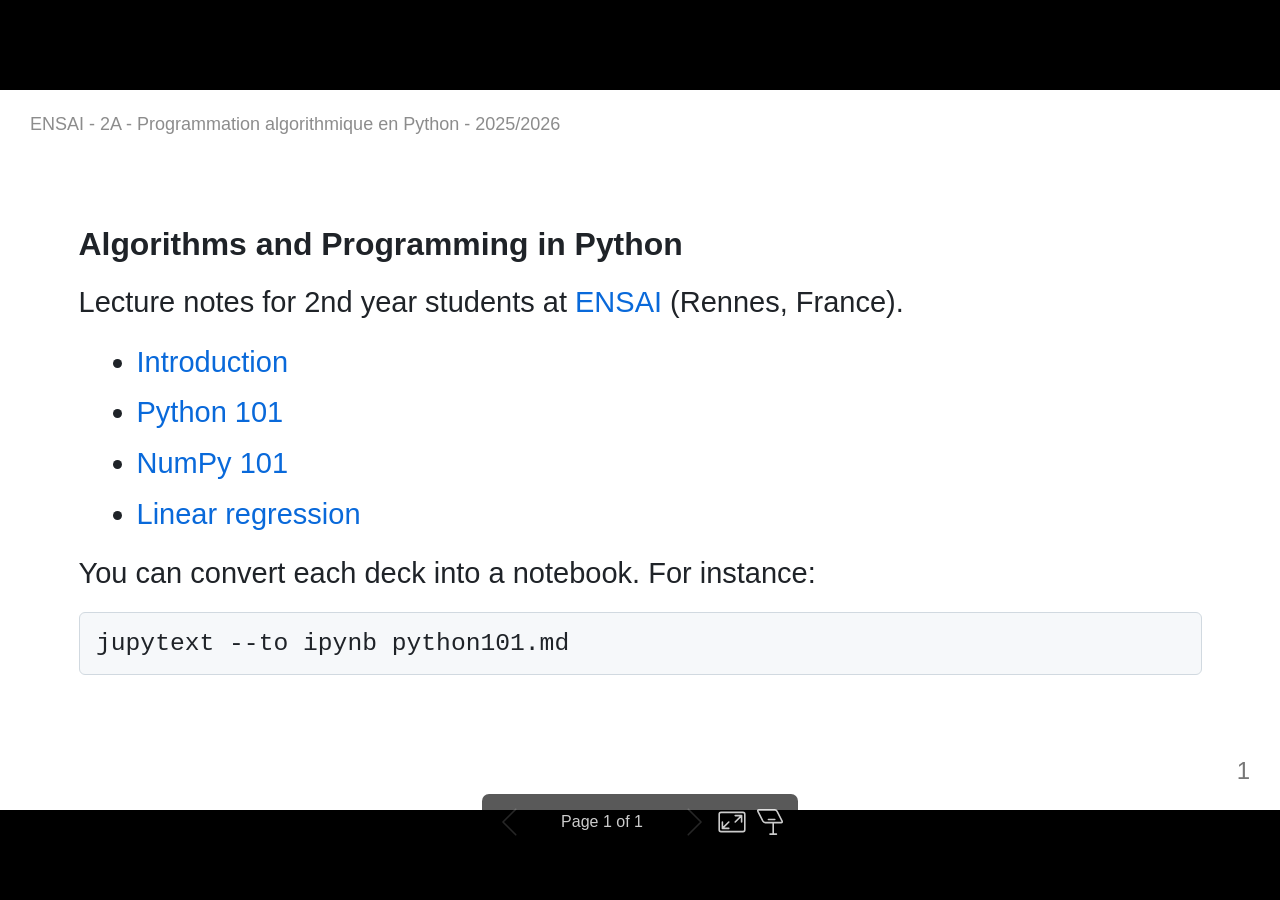
==== index.html @ 56eba2e1 "Deploying to gh-pages from @ bstaber/ensai-2a-prog-alg-ml@037e5069ae3b4448018b9ad8ce9809b0399d3e61 🚀" ====
<!DOCTYPE html><html lang="POSIX"><head><title>Algorithms and Programming in Python</title><meta property="og:title" content="Algorithms and Programming in Python"><meta charset="UTF-8"><meta name="viewport" content="width=device-width,height=device-height,initial-scale=1.0"><meta name="apple-mobile-web-app-capable" content="yes"><meta http-equiv="X-UA-Compatible" content="ie=edge"><meta property="og:type" content="website"><meta name="twitter:card" content="summary"><style>@media screen{body[data-bespoke-view=""] .bespoke-marp-parent>.bespoke-marp-osc>button,body[data-bespoke-view=next] .bespoke-marp-parent>.bespoke-marp-osc>button,body[data-bespoke-view=presenter] .bespoke-marp-presenter-container .bespoke-marp-presenter-info-container button,body[data-bespoke-view=presenter] .bespoke-marp-presenter-container .bespoke-marp-presenter-note-container button{appearance:none;background-color:initial;border:0;color:inherit;cursor:pointer;font-size:inherit;opacity:.8;outline:none;padding:0;transition:opacity .2s linear;-webkit-tap-highlight-color:transparent}body[data-bespoke-view=""] .bespoke-marp-parent>.bespoke-marp-osc>button:disabled,body[data-bespoke-view=next] .bespoke-marp-parent>.bespoke-marp-osc>button:disabled,body[data-bespoke-view=presenter] .bespoke-marp-presenter-container .bespoke-marp-presenter-info-container button:disabled,body[data-bespoke-view=presenter] .bespoke-marp-presenter-container .bespoke-marp-presenter-note-container button:disabled{cursor:not-allowed;opacity:.15!important}body[data-bespoke-view=""] .bespoke-marp-parent>.bespoke-marp-osc>button:hover,body[data-bespoke-view=next] .bespoke-marp-parent>.bespoke-marp-osc>button:hover,body[data-bespoke-view=presenter] .bespoke-marp-presenter-container .bespoke-marp-presenter-info-container button:hover,body[data-bespoke-view=presenter] .bespoke-marp-presenter-container .bespoke-marp-presenter-note-container button:hover{opacity:1}body[data-bespoke-view=""] .bespoke-marp-parent>.bespoke-marp-osc>button:hover:active,body[data-bespoke-view=next] .bespoke-marp-parent>.bespoke-marp-osc>button:hover:active,body[data-bespoke-view=presenter] .bespoke-marp-presenter-container .bespoke-marp-presenter-info-container button:hover:active,body[data-bespoke-view=presenter] .bespoke-marp-presenter-container .bespoke-marp-presenter-note-container button:hover:active{opacity:.6}body[data-bespoke-view=""] .bespoke-marp-parent>.bespoke-marp-osc>button:hover:not(:disabled),body[data-bespoke-view=next] .bespoke-marp-parent>.bespoke-marp-osc>button:hover:not(:disabled),body[data-bespoke-view=presenter] .bespoke-marp-presenter-container .bespoke-marp-presenter-info-container button:hover:not(:disabled),body[data-bespoke-view=presenter] .bespoke-marp-presenter-container .bespoke-marp-presenter-note-container button:hover:not(:disabled){transition:none}body[data-bespoke-view=""] .bespoke-marp-parent>.bespoke-marp-osc>button[data-bespoke-marp-osc=prev],body[data-bespoke-view=next] .bespoke-marp-parent>.bespoke-marp-osc>button[data-bespoke-marp-osc=prev],body[data-bespoke-view=presenter] .bespoke-marp-presenter-container .bespoke-marp-presenter-info-container button.bespoke-marp-presenter-info-page-prev{background:#0000 url("[data-uri]") no-repeat 50%;background-size:contain;overflow:hidden;text-indent:100%;white-space:nowrap}body[data-bespoke-view=""] .bespoke-marp-parent>.bespoke-marp-osc>button[data-bespoke-marp-osc=next],body[data-bespoke-view=next] .bespoke-marp-parent>.bespoke-marp-osc>button[data-bespoke-marp-osc=next],body[data-bespoke-view=presenter] .bespoke-marp-presenter-container .bespoke-marp-presenter-info-container button.bespoke-marp-presenter-info-page-next{background:#0000 url("[data-uri]") no-repeat 50%;background-size:contain;overflow:hidden;text-indent:100%;white-space:nowrap}body[data-bespoke-view=""] .bespoke-marp-parent>.bespoke-marp-osc>button[data-bespoke-marp-osc=fullscreen],body[data-bespoke-view=next] .bespoke-marp-parent>.bespoke-marp-osc>button[data-bespoke-marp-osc=fullscreen]{background:#0000 url("[data-uri]") no-repeat 50%;background-size:contain;overflow:hidden;text-indent:100%;white-space:nowrap}body[data-bespoke-view=""] .bespoke-marp-parent>.bespoke-marp-osc>button.exit[data-bespoke-marp-osc=fullscreen],body[data-bespoke-view=next] .bespoke-marp-parent>.bespoke-marp-osc>button.exit[data-bespoke-marp-osc=fullscreen]{background-image:url("[data-uri]")}body[data-bespoke-view=""] .bespoke-marp-parent>.bespoke-marp-osc>button[data-bespoke-marp-osc=presenter],body[data-bespoke-view=next] .bespoke-marp-parent>.bespoke-marp-osc>button[data-bespoke-marp-osc=presenter]{background:#0000 url("[data-uri]") no-repeat 50%;background-size:contain;overflow:hidden;text-indent:100%;white-space:nowrap}body[data-bespoke-view=presenter] .bespoke-marp-presenter-container .bespoke-marp-presenter-note-container button.bespoke-marp-presenter-note-bigger{background:#0000 url("[data-uri]") no-repeat 50%;background-size:contain;overflow:hidden;text-indent:100%;white-space:nowrap}body[data-bespoke-view=presenter] .bespoke-marp-presenter-container .bespoke-marp-presenter-note-container button.bespoke-marp-presenter-note-smaller{background:#0000 url("[data-uri]") no-repeat 50%;background-size:contain;overflow:hidden;text-indent:100%;white-space:nowrap}}@keyframes __bespoke_marp_transition_reduced_outgoing__{0%{opacity:1}to{opacity:0}}@keyframes __bespoke_marp_transition_reduced_incoming__{0%{mix-blend-mode:plus-lighter;opacity:0}to{mix-blend-mode:plus-lighter;opacity:1}}.bespoke-marp-note,.bespoke-marp-osc,.bespoke-progress-parent{display:none;transition:none}@media screen{::view-transition-group(*){animation-duration:var(--marp-bespoke-transition-animation-duration,.5s);animation-timing-function:ease}::view-transition-new(*),::view-transition-old(*){animation-delay:0s;animation-direction:var(--marp-bespoke-transition-animation-direction,normal);animation-duration:var(--marp-bespoke-transition-animation-duration,.5s);animation-fill-mode:both;animation-name:var(--marp-bespoke-transition-animation-name,var(--marp-bespoke-transition-animation-name-fallback,__bespoke_marp_transition_no_animation__));mix-blend-mode:normal}::view-transition-old(*){--marp-bespoke-transition-animation-name-fallback:__bespoke_marp_transition_reduced_outgoing__;animation-timing-function:ease}::view-transition-new(*){--marp-bespoke-transition-animation-name-fallback:__bespoke_marp_transition_reduced_incoming__;animation-timing-function:ease}::view-transition-new(root),::view-transition-old(root){animation-timing-function:linear}::view-transition-new(__bespoke_marp_transition_osc__),::view-transition-old(__bespoke_marp_transition_osc__){animation-duration:0s!important;animation-name:__bespoke_marp_transition_osc__!important}::view-transition-new(__bespoke_marp_transition_osc__){opacity:0!important}.bespoke-marp-transition-warming-up::view-transition-group(*),.bespoke-marp-transition-warming-up::view-transition-new(*),.bespoke-marp-transition-warming-up::view-transition-old(*){animation-play-state:paused!important}body,html{height:100%;margin:0}body{background:#000;overflow:hidden}svg.bespoke-marp-slide{content-visibility:hidden;opacity:0;pointer-events:none;z-index:-1}svg.bespoke-marp-slide:not(.bespoke-marp-active) *{view-transition-name:none!important}svg.bespoke-marp-slide.bespoke-marp-active{content-visibility:visible;opacity:1;pointer-events:auto;z-index:0}svg.bespoke-marp-slide.bespoke-marp-active.bespoke-marp-active-ready *{animation-name:__bespoke_marp__!important}@supports not (content-visibility:hidden){svg.bespoke-marp-slide[data-bespoke-marp-load=hideable]{display:none}svg.bespoke-marp-slide[data-bespoke-marp-load=hideable].bespoke-marp-active{display:block}}}@media screen and (prefers-reduced-motion:reduce){svg.bespoke-marp-slide *{view-transition-name:none!important}}@media screen{[data-bespoke-marp-fragment=inactive]{visibility:hidden}body[data-bespoke-view=""] .bespoke-marp-parent,body[data-bespoke-view=next] .bespoke-marp-parent{inset:0;position:absolute}body[data-bespoke-view=""] .bespoke-marp-parent>.bespoke-marp-osc,body[data-bespoke-view=next] .bespoke-marp-parent>.bespoke-marp-osc{background:#000000a6;border-radius:7px;bottom:50px;color:#fff;contain:paint;display:block;font-family:Helvetica,Arial,sans-serif;font-size:16px;left:50%;line-height:0;opacity:1;padding:12px;position:absolute;touch-action:manipulation;transform:translateX(-50%);transition:opacity .2s linear;-webkit-user-select:none;user-select:none;white-space:nowrap;will-change:transform;z-index:1;view-transition-name:__bespoke_marp_transition_osc__}body[data-bespoke-view=""] .bespoke-marp-parent>.bespoke-marp-osc>*,body[data-bespoke-view=next] .bespoke-marp-parent>.bespoke-marp-osc>*{margin-left:6px}body[data-bespoke-view=""] .bespoke-marp-parent>.bespoke-marp-osc>:first-child,body[data-bespoke-view=next] .bespoke-marp-parent>.bespoke-marp-osc>:first-child{margin-left:0}body[data-bespoke-view=""] .bespoke-marp-parent>.bespoke-marp-osc>span,body[data-bespoke-view=next] .bespoke-marp-parent>.bespoke-marp-osc>span{opacity:.8}body[data-bespoke-view=""] .bespoke-marp-parent>.bespoke-marp-osc>span[data-bespoke-marp-osc=page],body[data-bespoke-view=next] .bespoke-marp-parent>.bespoke-marp-osc>span[data-bespoke-marp-osc=page]{display:inline-block;min-width:140px;text-align:center}body[data-bespoke-view=""] .bespoke-marp-parent>.bespoke-marp-osc>button[data-bespoke-marp-osc=fullscreen],body[data-bespoke-view=""] .bespoke-marp-parent>.bespoke-marp-osc>button[data-bespoke-marp-osc=next],body[data-bespoke-view=""] .bespoke-marp-parent>.bespoke-marp-osc>button[data-bespoke-marp-osc=presenter],body[data-bespoke-view=""] .bespoke-marp-parent>.bespoke-marp-osc>button[data-bespoke-marp-osc=prev],body[data-bespoke-view=next] .bespoke-marp-parent>.bespoke-marp-osc>button[data-bespoke-marp-osc=fullscreen],body[data-bespoke-view=next] .bespoke-marp-parent>.bespoke-marp-osc>button[data-bespoke-marp-osc=next],body[data-bespoke-view=next] .bespoke-marp-parent>.bespoke-marp-osc>button[data-bespoke-marp-osc=presenter],body[data-bespoke-view=next] .bespoke-marp-parent>.bespoke-marp-osc>button[data-bespoke-marp-osc=prev]{height:32px;line-height:32px;width:32px}body[data-bespoke-view=""] .bespoke-marp-parent.bespoke-marp-inactive,body[data-bespoke-view=next] .bespoke-marp-parent.bespoke-marp-inactive{cursor:none}body[data-bespoke-view=""] .bespoke-marp-parent.bespoke-marp-inactive>.bespoke-marp-osc,body[data-bespoke-view=next] .bespoke-marp-parent.bespoke-marp-inactive>.bespoke-marp-osc{opacity:0;pointer-events:none}body[data-bespoke-view=""] svg.bespoke-marp-slide,body[data-bespoke-view=next] svg.bespoke-marp-slide{height:100%;left:0;position:absolute;top:0;width:100%}body[data-bespoke-view=""] .bespoke-progress-parent{background:#222;display:flex;height:5px;width:100%}body[data-bespoke-view=""] .bespoke-progress-parent+.bespoke-marp-parent{top:5px}body[data-bespoke-view=""] .bespoke-progress-parent .bespoke-progress-bar{background:#0288d1;flex:0 0 0;transition:flex-basis .2s cubic-bezier(0,1,1,1)}body[data-bespoke-view=next]{background:#0000}body[data-bespoke-view=presenter]{background:#161616}body[data-bespoke-view=presenter] .bespoke-marp-presenter-container{display:grid;font-family:Helvetica,Arial,sans-serif;grid-template:"current dragbar next" minmax(140px,1fr) "current dragbar note" 2fr "info    dragbar note" 3em;grid-template-columns:minmax(3px,var(--bespoke-marp-presenter-split-ratio,66%)) 0 minmax(3px,1fr);height:100%;left:0;position:absolute;top:0;width:100%}body[data-bespoke-view=presenter] .bespoke-marp-presenter-container .bespoke-marp-parent{grid-area:current;overflow:hidden;position:relative}body[data-bespoke-view=presenter] .bespoke-marp-presenter-container .bespoke-marp-parent svg.bespoke-marp-slide{height:calc(100% - 40px);left:20px;pointer-events:none;position:absolute;top:20px;-webkit-user-select:none;user-select:none;width:calc(100% - 40px)}body[data-bespoke-view=presenter] .bespoke-marp-presenter-container .bespoke-marp-parent svg.bespoke-marp-slide.bespoke-marp-active{filter:drop-shadow(0 3px 10px rgba(0,0,0,.5))}body[data-bespoke-view=presenter] .bespoke-marp-presenter-container .bespoke-marp-presenter-dragbar-container{background:#0288d1;cursor:col-resize;grid-area:dragbar;margin-left:-3px;opacity:0;position:relative;transition:opacity .4s linear .1s;width:6px;z-index:10}body[data-bespoke-view=presenter] .bespoke-marp-presenter-container .bespoke-marp-presenter-dragbar-container:hover{opacity:1}body[data-bespoke-view=presenter] .bespoke-marp-presenter-container .bespoke-marp-presenter-dragbar-container.active{opacity:1;transition-delay:0s}body[data-bespoke-view=presenter] .bespoke-marp-presenter-container .bespoke-marp-presenter-next-container{background:#222;cursor:pointer;display:none;grid-area:next;overflow:hidden;position:relative}body[data-bespoke-view=presenter] .bespoke-marp-presenter-container .bespoke-marp-presenter-next-container.active{display:block}body[data-bespoke-view=presenter] .bespoke-marp-presenter-container .bespoke-marp-presenter-next-container iframe.bespoke-marp-presenter-next{background:#0000;border:0;display:block;filter:drop-shadow(0 3px 10px rgba(0,0,0,.5));height:calc(100% - 40px);left:20px;pointer-events:none;position:absolute;top:20px;-webkit-user-select:none;user-select:none;width:calc(100% - 40px)}body[data-bespoke-view=presenter] .bespoke-marp-presenter-container .bespoke-marp-presenter-note-container{background:#222;color:#eee;grid-area:note;position:relative;z-index:1}body[data-bespoke-view=presenter] .bespoke-marp-presenter-container .bespoke-marp-presenter-note-container button{height:1.5em;line-height:1.5em;width:1.5em}body[data-bespoke-view=presenter] .bespoke-marp-presenter-container .bespoke-marp-presenter-note-container .bespoke-marp-presenter-note-wrapper{display:block;inset:0;position:absolute}body[data-bespoke-view=presenter] .bespoke-marp-presenter-container .bespoke-marp-presenter-note-container .bespoke-marp-presenter-note-buttons{background:#000000a6;border-radius:4px;bottom:0;display:flex;gap:4px;margin:12px;opacity:0;padding:6px;pointer-events:none;position:absolute;right:0;transition:opacity .2s linear}body[data-bespoke-view=presenter] .bespoke-marp-presenter-container .bespoke-marp-presenter-note-container .bespoke-marp-presenter-note-buttons:focus-within,body[data-bespoke-view=presenter] .bespoke-marp-presenter-container .bespoke-marp-presenter-note-container .bespoke-marp-presenter-note-wrapper:focus-within+.bespoke-marp-presenter-note-buttons,body[data-bespoke-view=presenter] .bespoke-marp-presenter-container .bespoke-marp-presenter-note-container:hover .bespoke-marp-presenter-note-buttons{opacity:1;pointer-events:auto}body[data-bespoke-view=presenter] .bespoke-marp-presenter-container .bespoke-marp-presenter-note-container .bespoke-marp-note{box-sizing:border-box;font-size:calc(1.1em*var(--bespoke-marp-note-font-scale, 1));height:calc(100% - 40px);margin:20px;overflow:auto;padding-right:3px;white-space:pre-wrap;width:calc(100% - 40px);word-wrap:break-word;scrollbar-color:#eeeeee80 #0000;scrollbar-width:thin}body[data-bespoke-view=presenter] .bespoke-marp-presenter-container .bespoke-marp-presenter-note-container .bespoke-marp-note::-webkit-scrollbar{width:6px}body[data-bespoke-view=presenter] .bespoke-marp-presenter-container .bespoke-marp-presenter-note-container .bespoke-marp-note::-webkit-scrollbar-track{background:#0000}body[data-bespoke-view=presenter] .bespoke-marp-presenter-container .bespoke-marp-presenter-note-container .bespoke-marp-note::-webkit-scrollbar-thumb{background:#eeeeee80;border-radius:6px}body[data-bespoke-view=presenter] .bespoke-marp-presenter-container .bespoke-marp-presenter-note-container .bespoke-marp-note:empty{pointer-events:none}body[data-bespoke-view=presenter] .bespoke-marp-presenter-container .bespoke-marp-presenter-note-container .bespoke-marp-note.active{display:block}body[data-bespoke-view=presenter] .bespoke-marp-presenter-container .bespoke-marp-presenter-note-container .bespoke-marp-note p:first-child{margin-top:0}body[data-bespoke-view=presenter] .bespoke-marp-presenter-container .bespoke-marp-presenter-note-container .bespoke-marp-note p:last-child{margin-bottom:0}body[data-bespoke-view=presenter] .bespoke-marp-presenter-container .bespoke-marp-presenter-info-container{align-items:center;box-sizing:border-box;color:#eee;display:flex;flex-wrap:nowrap;grid-area:info;justify-content:center;overflow:hidden;padding:0 10px}body[data-bespoke-view=presenter] .bespoke-marp-presenter-container .bespoke-marp-presenter-info-container .bespoke-marp-presenter-info-page,body[data-bespoke-view=presenter] .bespoke-marp-presenter-container .bespoke-marp-presenter-info-container .bespoke-marp-presenter-info-time,body[data-bespoke-view=presenter] .bespoke-marp-presenter-container .bespoke-marp-presenter-info-container .bespoke-marp-presenter-info-timer{box-sizing:border-box;display:block;padding:0 10px;white-space:nowrap;width:100%}body[data-bespoke-view=presenter] .bespoke-marp-presenter-container .bespoke-marp-presenter-info-container button{height:1.5em;line-height:1.5em;width:1.5em}body[data-bespoke-view=presenter] .bespoke-marp-presenter-container .bespoke-marp-presenter-info-container .bespoke-marp-presenter-info-page{order:2;text-align:center}body[data-bespoke-view=presenter] .bespoke-marp-presenter-container .bespoke-marp-presenter-info-container .bespoke-marp-presenter-info-page .bespoke-marp-presenter-info-page-text{display:inline-block;min-width:120px;text-align:center}body[data-bespoke-view=presenter] .bespoke-marp-presenter-container .bespoke-marp-presenter-info-container .bespoke-marp-presenter-info-time{color:#999;order:1;text-align:left}body[data-bespoke-view=presenter] .bespoke-marp-presenter-container .bespoke-marp-presenter-info-container .bespoke-marp-presenter-info-timer{color:#999;order:3;text-align:right}body[data-bespoke-view=presenter] .bespoke-marp-presenter-container .bespoke-marp-presenter-info-container .bespoke-marp-presenter-info-timer:hover{cursor:pointer}}@media print{.bespoke-marp-presenter-info-container,.bespoke-marp-presenter-next-container,.bespoke-marp-presenter-note-container{display:none}}</style><style>div#\:\$p > svg > foreignObject > section{width:1280px;height:720px;box-sizing:border-box;overflow:hidden;position:relative;scroll-snap-align:center center;-webkit-text-size-adjust:100%;text-size-adjust:100%}div#\:\$p > svg > foreignObject > section::after{bottom:0;content:attr(data-marpit-pagination);padding:inherit;pointer-events:none;position:absolute;right:0}div#\:\$p > svg > foreignObject > section:not([data-marpit-pagination])::after{display:none}div#\:\$p > svg > foreignObject > section :is(h1, marp-h1){font-size:2em;margin-block:0.67em}div#\:\$p > svg > foreignObject > section video::-webkit-media-controls{will-change:transform}@page {size:1280px 720px;margin:0}@media print{html, body{background-color:#fff;margin:0;page-break-inside:avoid;break-inside:avoid-page}div#\:\$p > svg > foreignObject > section{page-break-before:always;break-before:page}div#\:\$p > svg > foreignObject > section, div#\:\$p > svg > foreignObject > section *{-webkit-print-color-adjust:exact!important;animation-delay:0s!important;animation-duration:0s!important;color-adjust:exact!important;print-color-adjust:exact!important;transition:none!important}div#\:\$p > svg[data-marpit-svg]{display:block;height:100vh;width:100vw}}div#\:\$p > svg > foreignObject > :where(section){container-type:size}div#\:\$p > svg > foreignObject > section img[data-marp-twemoji]{background:transparent;height:1em;margin:0 .05em 0 .1em;vertical-align:-.1em;width:1em}/*!
 * Marp default theme.
 *
 * @theme default
 * @author Yuki Hattori
 *
 * @auto-scaling true
 * @size 16:9 1280px 720px
 * @size 4:3 960px 720px
 */div#\:\$p > svg > foreignObject > section{--base-size-4:calc(var(--marpit-root-font-size, 1rem) * 0.25);--base-size-8:calc(var(--marpit-root-font-size, 1rem) * 0.5);--base-size-16:calc(var(--marpit-root-font-size, 1rem) * 1);--base-size-24:calc(var(--marpit-root-font-size, 1rem) * 1.5);--base-size-40:calc(var(--marpit-root-font-size, 1rem) * 2.5);--base-text-weight-normal:400;--base-text-weight-medium:500;--base-text-weight-semibold:600;--fontStack-monospace:ui-monospace, SFMono-Regular, SF Mono, Menlo, Consolas, Liberation Mono, monospace;--fgColor-accent:Highlight;}div#\:\$p > svg > foreignObject > section [data-theme=light],div#\:\$p > svg > foreignObject > section{color-scheme:light;--focus-outlineColor:#0969da;--fgColor-default:#1f2328;--fgColor-muted:#59636e;--fgColor-accent:#0969da;--fgColor-success:#1a7f37;--fgColor-attention:#9a6700;--fgColor-danger:#d1242f;--fgColor-done:#8250df;--bgColor-default:#fff;--bgColor-muted:#f6f8fa;--bgColor-neutral-muted:#818b981f;--bgColor-attention-muted:#fff8c5;--borderColor-default:#d1d9e0;--borderColor-muted:#d1d9e0b3;--borderColor-neutral-muted:#d1d9e0b3;--borderColor-accent-emphasis:#0969da;--borderColor-success-emphasis:#1a7f37;--borderColor-attention-emphasis:#9a6700;--borderColor-danger-emphasis:#cf222e;--borderColor-done-emphasis:#8250df;--color-prettylights-syntax-comment:#59636e;--color-prettylights-syntax-constant:#0550ae;--color-prettylights-syntax-constant-other-reference-link:#0a3069;--color-prettylights-syntax-entity:#6639ba;--color-prettylights-syntax-storage-modifier-import:#1f2328;--color-prettylights-syntax-entity-tag:#0550ae;--color-prettylights-syntax-keyword:#cf222e;--color-prettylights-syntax-string:#0a3069;--color-prettylights-syntax-variable:#953800;--color-prettylights-syntax-brackethighlighter-unmatched:#82071e;--color-prettylights-syntax-brackethighlighter-angle:#59636e;--color-prettylights-syntax-invalid-illegal-text:#f6f8fa;--color-prettylights-syntax-invalid-illegal-bg:#82071e;--color-prettylights-syntax-carriage-return-text:#f6f8fa;--color-prettylights-syntax-carriage-return-bg:#cf222e;--color-prettylights-syntax-string-regexp:#116329;--color-prettylights-syntax-markup-list:#3b2300;--color-prettylights-syntax-markup-heading:#0550ae;--color-prettylights-syntax-markup-italic:#1f2328;--color-prettylights-syntax-markup-bold:#1f2328;--color-prettylights-syntax-markup-deleted-text:#82071e;--color-prettylights-syntax-markup-deleted-bg:#ffebe9;--color-prettylights-syntax-markup-inserted-text:#116329;--color-prettylights-syntax-markup-inserted-bg:#dafbe1;--color-prettylights-syntax-markup-changed-text:#953800;--color-prettylights-syntax-markup-changed-bg:#ffd8b5;--color-prettylights-syntax-markup-ignored-text:#d1d9e0;--color-prettylights-syntax-markup-ignored-bg:#0550ae;--color-prettylights-syntax-meta-diff-range:#8250df;--color-prettylights-syntax-sublimelinter-gutter-mark:#818b98;}div#\:\$p > svg > foreignObject > section [data-theme=dark],div#\:\$p > svg > foreignObject > section:where(.invert){color-scheme:dark;--focus-outlineColor:#1f6feb;--fgColor-default:#f0f6fc;--fgColor-muted:#9198a1;--fgColor-accent:#4493f8;--fgColor-success:#3fb950;--fgColor-attention:#d29922;--fgColor-danger:#f85149;--fgColor-done:#ab7df8;--bgColor-default:#0d1117;--bgColor-muted:#151b23;--bgColor-neutral-muted:#656c7633;--bgColor-attention-muted:#bb800926;--borderColor-default:#3d444d;--borderColor-muted:#3d444db3;--borderColor-neutral-muted:#3d444db3;--borderColor-accent-emphasis:#1f6feb;--borderColor-success-emphasis:#238636;--borderColor-attention-emphasis:#9e6a03;--borderColor-danger-emphasis:#da3633;--borderColor-done-emphasis:#8957e5;--color-prettylights-syntax-comment:#9198a1;--color-prettylights-syntax-constant:#79c0ff;--color-prettylights-syntax-constant-other-reference-link:#a5d6ff;--color-prettylights-syntax-entity:#d2a8ff;--color-prettylights-syntax-storage-modifier-import:#f0f6fc;--color-prettylights-syntax-entity-tag:#7ee787;--color-prettylights-syntax-keyword:#ff7b72;--color-prettylights-syntax-string:#a5d6ff;--color-prettylights-syntax-variable:#ffa657;--color-prettylights-syntax-brackethighlighter-unmatched:#f85149;--color-prettylights-syntax-brackethighlighter-angle:#9198a1;--color-prettylights-syntax-invalid-illegal-text:#f0f6fc;--color-prettylights-syntax-invalid-illegal-bg:#8e1519;--color-prettylights-syntax-carriage-return-text:#f0f6fc;--color-prettylights-syntax-carriage-return-bg:#b62324;--color-prettylights-syntax-string-regexp:#7ee787;--color-prettylights-syntax-markup-list:#f2cc60;--color-prettylights-syntax-markup-heading:#1f6feb;--color-prettylights-syntax-markup-italic:#f0f6fc;--color-prettylights-syntax-markup-bold:#f0f6fc;--color-prettylights-syntax-markup-deleted-text:#ffdcd7;--color-prettylights-syntax-markup-deleted-bg:#67060c;--color-prettylights-syntax-markup-inserted-text:#aff5b4;--color-prettylights-syntax-markup-inserted-bg:#033a16;--color-prettylights-syntax-markup-changed-text:#ffdfb6;--color-prettylights-syntax-markup-changed-bg:#5a1e02;--color-prettylights-syntax-markup-ignored-text:#f0f6fc;--color-prettylights-syntax-markup-ignored-bg:#1158c7;--color-prettylights-syntax-meta-diff-range:#d2a8ff;--color-prettylights-syntax-sublimelinter-gutter-mark:#3d444d;}div#\:\$p > svg > foreignObject > section{-ms-text-size-adjust:100%;-webkit-text-size-adjust:100%;background-color:var(--bgColor-default);color:var(--fgColor-default);font-family:-apple-system,BlinkMacSystemFont,Segoe UI,Noto Sans,Helvetica,Arial,sans-serif,Apple Color Emoji,Segoe UI Emoji;font-size:16px;line-height:1.5;margin:0;word-wrap:break-word}div#\:\$p > svg > foreignObject > section{--marpit-root-font-size:16px;}div#\:\$p > svg > foreignObject > section :is(h1, marp-h1):hover .anchor .octicon-link:before,div#\:\$p > svg > foreignObject > section :is(h2, marp-h2):hover .anchor .octicon-link:before,div#\:\$p > svg > foreignObject > section :is(h3, marp-h3):hover .anchor .octicon-link:before,div#\:\$p > svg > foreignObject > section :is(h4, marp-h4):hover .anchor .octicon-link:before,div#\:\$p > svg > foreignObject > section :is(h5, marp-h5):hover .anchor .octicon-link:before,div#\:\$p > svg > foreignObject > section :is(h6, marp-h6):hover .anchor .octicon-link:before{background-color:currentColor;content:" ";display:inline-block;height:16px;-webkit-mask-image:url('data:image/svg+xml;charset=utf-8,<svg xmlns="http://www.w3.org/2000/svg" aria-hidden="true" viewBox="0 0 16 16"><path fill-rule="evenodd" d="M7.775 3.275a.75.75 0 0 0 1.06 1.06l1.25-1.25a2 2 0 1 1 2.83 2.83l-2.5 2.5a2 2 0 0 1-2.83 0 .75.75 0 0 0-1.06 1.06 3.5 3.5 0 0 0 4.95 0l2.5-2.5a3.5 3.5 0 0 0-4.95-4.95zm-4.69 9.64a2 2 0 0 1 0-2.83l2.5-2.5a2 2 0 0 1 2.83 0 .75.75 0 0 0 1.06-1.06 3.5 3.5 0 0 0-4.95 0l-2.5 2.5a3.5 3.5 0 0 0 4.95 4.95l1.25-1.25a.75.75 0 0 0-1.06-1.06l-1.25 1.25a2 2 0 0 1-2.83 0"/></svg>');mask-image:url('data:image/svg+xml;charset=utf-8,<svg xmlns="http://www.w3.org/2000/svg" aria-hidden="true" viewBox="0 0 16 16"><path fill-rule="evenodd" d="M7.775 3.275a.75.75 0 0 0 1.06 1.06l1.25-1.25a2 2 0 1 1 2.83 2.83l-2.5 2.5a2 2 0 0 1-2.83 0 .75.75 0 0 0-1.06 1.06 3.5 3.5 0 0 0 4.95 0l2.5-2.5a3.5 3.5 0 0 0-4.95-4.95zm-4.69 9.64a2 2 0 0 1 0-2.83l2.5-2.5a2 2 0 0 1 2.83 0 .75.75 0 0 0 1.06-1.06 3.5 3.5 0 0 0-4.95 0l-2.5 2.5a3.5 3.5 0 0 0 4.95 4.95l1.25-1.25a.75.75 0 0 0-1.06-1.06l-1.25 1.25a2 2 0 0 1-2.83 0"/></svg>');width:16px}div#\:\$p > svg > foreignObject > section details,div#\:\$p > svg > foreignObject > section figcaption,div#\:\$p > svg > foreignObject > section figure{display:block}div#\:\$p > svg > foreignObject > section summary{display:list-item}div#\:\$p > svg > foreignObject > section [hidden]{display:none!important}div#\:\$p > svg > foreignObject > section a{background-color:transparent;color:var(--fgColor-accent);text-decoration:none}div#\:\$p > svg > foreignObject > section abbr[title]{border-bottom:none;-webkit-text-decoration:underline dotted;text-decoration:underline dotted}div#\:\$p > svg > foreignObject > section b,div#\:\$p > svg > foreignObject > section strong{font-weight:var(--base-text-weight-semibold, 600)}div#\:\$p > svg > foreignObject > section dfn{font-style:italic}div#\:\$p > svg > foreignObject > section :is(h1, marp-h1){border-bottom:1px solid var(--borderColor-muted);font-size:2em;font-weight:var(--base-text-weight-semibold, 600);margin:.67em 0;padding-bottom:.3em}div#\:\$p > svg > foreignObject > section mark{background-color:var(--bgColor-attention-muted);color:var(--fgColor-default)}div#\:\$p > svg > foreignObject > section small{font-size:90%}div#\:\$p > svg > foreignObject > section sub,div#\:\$p > svg > foreignObject > section sup{font-size:75%;line-height:0;position:relative;vertical-align:baseline}div#\:\$p > svg > foreignObject > section sub{bottom:-.25em}div#\:\$p > svg > foreignObject > section sup{top:-.5em}div#\:\$p > svg > foreignObject > section img{border-style:none;box-sizing:content-box;max-width:100%}div#\:\$p > svg > foreignObject > section code,div#\:\$p > svg > foreignObject > section kbd,div#\:\$p > svg > foreignObject > section :is(pre, marp-pre),div#\:\$p > svg > foreignObject > section samp{font-family:monospace;font-size:1em}div#\:\$p > svg > foreignObject > section figure{margin:1em var(--base-size-40)}div#\:\$p > svg > foreignObject > section hr{background:transparent;background-color:var(--borderColor-default);border:0;box-sizing:content-box;height:.25em;margin:var(--base-size-24) 0;overflow:hidden;padding:0}div#\:\$p > svg > foreignObject > section input{font:inherit;font-family:inherit;font-size:inherit;line-height:inherit;margin:0;overflow:visible}div#\:\$p > svg > foreignObject > section [type=button],div#\:\$p > svg > foreignObject > section [type=reset],div#\:\$p > svg > foreignObject > section [type=submit]{-webkit-appearance:button;-moz-appearance:button;appearance:button}div#\:\$p > svg > foreignObject > section [type=checkbox],div#\:\$p > svg > foreignObject > section [type=radio]{box-sizing:border-box;padding:0}div#\:\$p > svg > foreignObject > section [type=number]::-webkit-inner-spin-button,div#\:\$p > svg > foreignObject > section [type=number]::-webkit-outer-spin-button{height:auto}div#\:\$p > svg > foreignObject > section [type=search]::-webkit-search-cancel-button,div#\:\$p > svg > foreignObject > section [type=search]::-webkit-search-decoration{-webkit-appearance:none;appearance:none}div#\:\$p > svg > foreignObject > section ::-webkit-input-placeholder{color:inherit;opacity:.54}div#\:\$p > svg > foreignObject > section ::-webkit-file-upload-button{-webkit-appearance:button;appearance:button;font:inherit}div#\:\$p > svg > foreignObject > section a:hover{text-decoration:underline}div#\:\$p > svg > foreignObject > section ::-moz-placeholder{color:var(--fgColor-muted);opacity:1}div#\:\$p > svg > foreignObject > section ::placeholder{color:var(--fgColor-muted);opacity:1}div#\:\$p > svg > foreignObject > section hr:after,div#\:\$p > svg > foreignObject > section hr:before{content:"";display:table}div#\:\$p > svg > foreignObject > section hr:after{clear:both}div#\:\$p > svg > foreignObject > section table{border-collapse:collapse;border-spacing:0;display:block;font-variant:tabular-nums;max-width:100%;overflow:auto;width:-moz-max-content;width:max-content}div#\:\$p > svg > foreignObject > section td,div#\:\$p > svg > foreignObject > section th{padding:0}div#\:\$p > svg > foreignObject > section details summary{cursor:pointer}div#\:\$p > svg > foreignObject > section [role=button]:focus,div#\:\$p > svg > foreignObject > section a:focus,div#\:\$p > svg > foreignObject > section input[type=checkbox]:focus,div#\:\$p > svg > foreignObject > section input[type=radio]:focus{box-shadow:none;outline:2px solid var(--focus-outlineColor);outline-offset:-2px}div#\:\$p > svg > foreignObject > section [role=button]:focus:not(:focus-visible),div#\:\$p > svg > foreignObject > section a:focus:not(:focus-visible),div#\:\$p > svg > foreignObject > section input[type=checkbox]:focus:not(:focus-visible),div#\:\$p > svg > foreignObject > section input[type=radio]:focus:not(:focus-visible){outline:1px solid transparent}div#\:\$p > svg > foreignObject > section [role=button]:focus-visible,div#\:\$p > svg > foreignObject > section a:focus-visible,div#\:\$p > svg > foreignObject > section input[type=checkbox]:focus-visible,div#\:\$p > svg > foreignObject > section input[type=radio]:focus-visible{box-shadow:none;outline:2px solid var(--focus-outlineColor);outline-offset:-2px}div#\:\$p > svg > foreignObject > section a:not([class]):focus,div#\:\$p > svg > foreignObject > section a:not([class]):focus-visible,div#\:\$p > svg > foreignObject > section input[type=checkbox]:focus,div#\:\$p > svg > foreignObject > section input[type=checkbox]:focus-visible,div#\:\$p > svg > foreignObject > section input[type=radio]:focus,div#\:\$p > svg > foreignObject > section input[type=radio]:focus-visible{outline-offset:0}div#\:\$p > svg > foreignObject > section kbd{background-color:var(--bgColor-muted);border-bottom-color:var(--borderColor-neutral-muted);border:1px solid var(--borderColor-neutral-muted);border-radius:6px;box-shadow:inset 0 -1px 0 var(--borderColor-neutral-muted);color:var(--fgColor-default);display:inline-block;font:11px var(--fontStack-monospace, ui-monospace, SFMono-Regular, SF Mono, Menlo, Consolas, Liberation Mono, monospace);line-height:10px;padding:var(--base-size-4);vertical-align:middle}div#\:\$p > svg > foreignObject > section :is(h1, marp-h1),div#\:\$p > svg > foreignObject > section :is(h2, marp-h2),div#\:\$p > svg > foreignObject > section :is(h3, marp-h3),div#\:\$p > svg > foreignObject > section :is(h4, marp-h4),div#\:\$p > svg > foreignObject > section :is(h5, marp-h5),div#\:\$p > svg > foreignObject > section :is(h6, marp-h6){font-weight:var(--base-text-weight-semibold, 600);line-height:1.25;margin-bottom:var(--base-size-16);margin-top:var(--base-size-24)}div#\:\$p > svg > foreignObject > section :is(h2, marp-h2){border-bottom:1px solid var(--borderColor-muted);font-size:1.5em;padding-bottom:.3em}div#\:\$p > svg > foreignObject > section :is(h2, marp-h2),div#\:\$p > svg > foreignObject > section :is(h3, marp-h3){font-weight:var(--base-text-weight-semibold, 600)}div#\:\$p > svg > foreignObject > section :is(h3, marp-h3){font-size:1.25em}div#\:\$p > svg > foreignObject > section :is(h4, marp-h4){font-size:1em}div#\:\$p > svg > foreignObject > section :is(h4, marp-h4),div#\:\$p > svg > foreignObject > section :is(h5, marp-h5){font-weight:var(--base-text-weight-semibold, 600)}div#\:\$p > svg > foreignObject > section :is(h5, marp-h5){font-size:.875em}div#\:\$p > svg > foreignObject > section :is(h6, marp-h6){color:var(--fgColor-muted);font-size:.85em;font-weight:var(--base-text-weight-semibold, 600)}div#\:\$p > svg > foreignObject > section p{margin-bottom:10px;margin-top:0}div#\:\$p > svg > foreignObject > section blockquote{border-left:.25em solid var(--borderColor-default);color:var(--fgColor-muted);margin:0;padding:0 1em}div#\:\$p > svg > foreignObject > section ol,div#\:\$p > svg > foreignObject > section ul{margin-bottom:0;margin-top:0;padding-left:2em}div#\:\$p > svg > foreignObject > section ol ol,div#\:\$p > svg > foreignObject > section ul ol{list-style-type:lower-roman}div#\:\$p > svg > foreignObject > section ol ol ol,div#\:\$p > svg > foreignObject > section ol ul ol,div#\:\$p > svg > foreignObject > section ul ol ol,div#\:\$p > svg > foreignObject > section ul ul ol{list-style-type:lower-alpha}div#\:\$p > svg > foreignObject > section dd{margin-left:0}div#\:\$p > svg > foreignObject > section code,div#\:\$p > svg > foreignObject > section :is(pre, marp-pre),div#\:\$p > svg > foreignObject > section samp,div#\:\$p > svg > foreignObject > section tt{font-family:var(--fontStack-monospace, ui-monospace, SFMono-Regular, SF Mono, Menlo, Consolas, Liberation Mono, monospace);font-size:12px}div#\:\$p > svg > foreignObject > section :is(pre, marp-pre){margin-bottom:0;margin-top:0;word-wrap:normal}div#\:\$p > svg > foreignObject > section .octicon{display:inline-block;overflow:visible!important;vertical-align:text-bottom;fill:currentColor}div#\:\$p > svg > foreignObject > section input::-webkit-inner-spin-button,div#\:\$p > svg > foreignObject > section input::-webkit-outer-spin-button{-webkit-appearance:none;appearance:none;margin:0}div#\:\$p > svg > foreignObject > section .mr-2{margin-right:var(--base-size-8, 8px)!important}div#\:\$p > svg > foreignObject > section:after,div#\:\$p > svg > foreignObject > section:before{display:table}div#\:\$p > svg > foreignObject > section:after{clear:both}div#\:\$p > svg > foreignObject > section>:first-child{margin-top:0!important}div#\:\$p > svg > foreignObject > section>:last-child{margin-bottom:0!important}div#\:\$p > svg > foreignObject > section a:not([href]){color:inherit;text-decoration:none}div#\:\$p > svg > foreignObject > section .absent{color:var(--fgColor-danger)}div#\:\$p > svg > foreignObject > section .anchor{float:left;line-height:1;margin-left:-20px;padding-right:var(--base-size-4)}div#\:\$p > svg > foreignObject > section .anchor:focus{outline:none}div#\:\$p > svg > foreignObject > section blockquote,div#\:\$p > svg > foreignObject > section details,div#\:\$p > svg > foreignObject > section dl,div#\:\$p > svg > foreignObject > section ol,div#\:\$p > svg > foreignObject > section p,div#\:\$p > svg > foreignObject > section :is(pre, marp-pre),div#\:\$p > svg > foreignObject > section table,div#\:\$p > svg > foreignObject > section ul{margin-bottom:var(--base-size-16);margin-top:0}div#\:\$p > svg > foreignObject > section blockquote>:first-child{margin-top:0}div#\:\$p > svg > foreignObject > section blockquote>:last-child{margin-bottom:0}div#\:\$p > svg > foreignObject > section :is(h1, marp-h1) .octicon-link,div#\:\$p > svg > foreignObject > section :is(h2, marp-h2) .octicon-link,div#\:\$p > svg > foreignObject > section :is(h3, marp-h3) .octicon-link,div#\:\$p > svg > foreignObject > section :is(h4, marp-h4) .octicon-link,div#\:\$p > svg > foreignObject > section :is(h5, marp-h5) .octicon-link,div#\:\$p > svg > foreignObject > section :is(h6, marp-h6) .octicon-link{color:var(--fgColor-default);vertical-align:middle;visibility:hidden}div#\:\$p > svg > foreignObject > section :is(h1, marp-h1):hover .anchor,div#\:\$p > svg > foreignObject > section :is(h2, marp-h2):hover .anchor,div#\:\$p > svg > foreignObject > section :is(h3, marp-h3):hover .anchor,div#\:\$p > svg > foreignObject > section :is(h4, marp-h4):hover .anchor,div#\:\$p > svg > foreignObject > section :is(h5, marp-h5):hover .anchor,div#\:\$p > svg > foreignObject > section :is(h6, marp-h6):hover .anchor{text-decoration:none}div#\:\$p > svg > foreignObject > section :is(h1, marp-h1):hover .anchor .octicon-link,div#\:\$p > svg > foreignObject > section :is(h2, marp-h2):hover .anchor .octicon-link,div#\:\$p > svg > foreignObject > section :is(h3, marp-h3):hover .anchor .octicon-link,div#\:\$p > svg > foreignObject > section :is(h4, marp-h4):hover .anchor .octicon-link,div#\:\$p > svg > foreignObject > section :is(h5, marp-h5):hover .anchor .octicon-link,div#\:\$p > svg > foreignObject > section :is(h6, marp-h6):hover .anchor .octicon-link{visibility:visible}div#\:\$p > svg > foreignObject > section :is(h1, marp-h1) code,div#\:\$p > svg > foreignObject > section :is(h1, marp-h1) tt,div#\:\$p > svg > foreignObject > section :is(h2, marp-h2) code,div#\:\$p > svg > foreignObject > section :is(h2, marp-h2) tt,div#\:\$p > svg > foreignObject > section :is(h3, marp-h3) code,div#\:\$p > svg > foreignObject > section :is(h3, marp-h3) tt,div#\:\$p > svg > foreignObject > section :is(h4, marp-h4) code,div#\:\$p > svg > foreignObject > section :is(h4, marp-h4) tt,div#\:\$p > svg > foreignObject > section :is(h5, marp-h5) code,div#\:\$p > svg > foreignObject > section :is(h5, marp-h5) tt,div#\:\$p > svg > foreignObject > section :is(h6, marp-h6) code,div#\:\$p > svg > foreignObject > section :is(h6, marp-h6) tt{font-size:inherit;padding:0 .2em}div#\:\$p > svg > foreignObject > section summary :is(h1, marp-h1),div#\:\$p > svg > foreignObject > section summary :is(h2, marp-h2),div#\:\$p > svg > foreignObject > section summary :is(h3, marp-h3),div#\:\$p > svg > foreignObject > section summary :is(h4, marp-h4),div#\:\$p > svg > foreignObject > section summary :is(h5, marp-h5),div#\:\$p > svg > foreignObject > section summary :is(h6, marp-h6){display:inline-block}div#\:\$p > svg > foreignObject > section summary :is(h1, marp-h1) .anchor,div#\:\$p > svg > foreignObject > section summary :is(h2, marp-h2) .anchor,div#\:\$p > svg > foreignObject > section summary :is(h3, marp-h3) .anchor,div#\:\$p > svg > foreignObject > section summary :is(h4, marp-h4) .anchor,div#\:\$p > svg > foreignObject > section summary :is(h5, marp-h5) .anchor,div#\:\$p > svg > foreignObject > section summary :is(h6, marp-h6) .anchor{margin-left:-40px}div#\:\$p > svg > foreignObject > section summary :is(h1, marp-h1),div#\:\$p > svg > foreignObject > section summary :is(h2, marp-h2){border-bottom:0;padding-bottom:0}div#\:\$p > svg > foreignObject > section ol.no-list,div#\:\$p > svg > foreignObject > section ul.no-list{list-style-type:none;padding:0}div#\:\$p > svg > foreignObject > section ol[type="a s"]{list-style-type:lower-alpha}div#\:\$p > svg > foreignObject > section ol[type="A s"]{list-style-type:upper-alpha}div#\:\$p > svg > foreignObject > section ol[type="i s"]{list-style-type:lower-roman}div#\:\$p > svg > foreignObject > section ol[type="I s"]{list-style-type:upper-roman}div#\:\$p > svg > foreignObject > section div>ol:not([type]),div#\:\$p > svg > foreignObject > section ol[type="1"]{list-style-type:decimal}div#\:\$p > svg > foreignObject > section ol ol,div#\:\$p > svg > foreignObject > section ol ul,div#\:\$p > svg > foreignObject > section ul ol,div#\:\$p > svg > foreignObject > section ul ul{margin-bottom:0;margin-top:0}div#\:\$p > svg > foreignObject > section li>p{margin-top:var(--base-size-16)}div#\:\$p > svg > foreignObject > section li+li{margin-top:.25em}div#\:\$p > svg > foreignObject > section dl{padding:0}div#\:\$p > svg > foreignObject > section dl dt{font-size:1em;font-style:italic;font-weight:var(--base-text-weight-semibold, 600);margin-top:var(--base-size-16);padding:0}div#\:\$p > svg > foreignObject > section dl dd{margin-bottom:var(--base-size-16);padding:0 var(--base-size-16)}div#\:\$p > svg > foreignObject > section table th{font-weight:var(--base-text-weight-semibold, 600)}div#\:\$p > svg > foreignObject > section table td,div#\:\$p > svg > foreignObject > section table th{border:1px solid var(--borderColor-default);padding:6px 13px}div#\:\$p > svg > foreignObject > section table td>:last-child{margin-bottom:0}div#\:\$p > svg > foreignObject > section table tr{background-color:var(--bgColor-default);border-top:1px solid var(--borderColor-muted)}div#\:\$p > svg > foreignObject > section table tr:nth-child(2n){background-color:var(--bgColor-muted)}div#\:\$p > svg > foreignObject > section table img{background-color:transparent}div#\:\$p > svg > foreignObject > section img[align=right]{padding-left:20px}div#\:\$p > svg > foreignObject > section img[align=left]{padding-right:20px}div#\:\$p > svg > foreignObject > section .emoji{background-color:transparent;max-width:none;vertical-align:text-top}div#\:\$p > svg > foreignObject > section :is(span, marp-span).frame,div#\:\$p > svg > foreignObject > section :is(span, marp-span).frame>:is(span, marp-span){display:block;overflow:hidden}div#\:\$p > svg > foreignObject > section :is(span, marp-span).frame>:is(span, marp-span){border:1px solid var(--borderColor-default);float:left;margin:13px 0 0;padding:7px;width:auto}div#\:\$p > svg > foreignObject > section :is(span, marp-span).frame :is(span, marp-span) img{display:block;float:left}div#\:\$p > svg > foreignObject > section :is(span, marp-span).frame :is(span, marp-span) :is(span, marp-span){clear:both;color:var(--fgColor-default);display:block;padding:5px 0 0}div#\:\$p > svg > foreignObject > section :is(span, marp-span).align-center{clear:both;display:block;overflow:hidden}div#\:\$p > svg > foreignObject > section :is(span, marp-span).align-center>:is(span, marp-span){display:block;margin:13px auto 0;overflow:hidden;text-align:center}div#\:\$p > svg > foreignObject > section :is(span, marp-span).align-center :is(span, marp-span) img{margin:0 auto;text-align:center}div#\:\$p > svg > foreignObject > section :is(span, marp-span).align-right{clear:both;display:block;overflow:hidden}div#\:\$p > svg > foreignObject > section :is(span, marp-span).align-right>:is(span, marp-span){display:block;margin:13px 0 0;overflow:hidden;text-align:right}div#\:\$p > svg > foreignObject > section :is(span, marp-span).align-right :is(span, marp-span) img{margin:0;text-align:right}div#\:\$p > svg > foreignObject > section :is(span, marp-span).float-left{display:block;float:left;margin-right:13px;overflow:hidden}div#\:\$p > svg > foreignObject > section :is(span, marp-span).float-left :is(span, marp-span){margin:13px 0 0}div#\:\$p > svg > foreignObject > section :is(span, marp-span).float-right{display:block;float:right;margin-left:13px;overflow:hidden}div#\:\$p > svg > foreignObject > section :is(span, marp-span).float-right>:is(span, marp-span){display:block;margin:13px auto 0;overflow:hidden;text-align:right}div#\:\$p > svg > foreignObject > section code,div#\:\$p > svg > foreignObject > section tt{background-color:var(--bgColor-neutral-muted);border-radius:6px;font-size:85%;margin:0;padding:.2em .4em;white-space:break-spaces}div#\:\$p > svg > foreignObject > section code br,div#\:\$p > svg > foreignObject > section tt br{display:none}div#\:\$p > svg > foreignObject > section del code{text-decoration:inherit}div#\:\$p > svg > foreignObject > section samp{font-size:85%}div#\:\$p > svg > foreignObject > section :is(pre, marp-pre) code{font-size:100%}div#\:\$p > svg > foreignObject > section :is(pre, marp-pre)>code{background:transparent;border:0;margin:0;padding:0;white-space:pre;word-break:normal}div#\:\$p > svg > foreignObject > section .highlight{margin-bottom:var(--base-size-16)}div#\:\$p > svg > foreignObject > section .highlight :is(pre, marp-pre){margin-bottom:0;word-break:normal}div#\:\$p > svg > foreignObject > section :is(pre, marp-pre){background-color:var(--bgColor-muted);border-radius:6px;color:var(--fgColor-default);font-size:85%;line-height:1.45;overflow:auto;padding:var(--base-size-16)}div#\:\$p > svg > foreignObject > section :is(pre, marp-pre) code,div#\:\$p > svg > foreignObject > section :is(pre, marp-pre) tt{display:inline;line-height:inherit;margin:0;max-width:auto;overflow:visible;padding:0;word-wrap:normal;background-color:transparent;border:0}div#\:\$p > svg > foreignObject > section .csv-data td,div#\:\$p > svg > foreignObject > section .csv-data th{font-size:12px;line-height:1;overflow:hidden;padding:5px;text-align:left;white-space:nowrap}div#\:\$p > svg > foreignObject > section .csv-data .blob-num{background:var(--bgColor-default);border:0;padding:10px var(--base-size-8) 9px;text-align:right}div#\:\$p > svg > foreignObject > section .csv-data tr{border-top:0}div#\:\$p > svg > foreignObject > section .csv-data th{background:var(--bgColor-muted);border-top:0;font-weight:var(--base-text-weight-semibold, 600)}div#\:\$p > svg > foreignObject > section [data-footnote-ref]:before{content:"["}div#\:\$p > svg > foreignObject > section [data-footnote-ref]:after{content:"]"}div#\:\$p > svg > foreignObject > section .footnotes{border-top:1px solid var(--borderColor-default);color:var(--fgColor-muted);font-size:12px}div#\:\$p > svg > foreignObject > section div#\:\$p > svg > foreignObject > section section.footnotes{--marpit-root-font-size:12px;}div#\:\$p > svg > foreignObject > section .footnotes ol,div#\:\$p > svg > foreignObject > section .footnotes ol ul{padding-left:var(--base-size-16)}div#\:\$p > svg > foreignObject > section .footnotes ol ul{display:inline-block;margin-top:var(--base-size-16)}div#\:\$p > svg > foreignObject > section .footnotes li{position:relative}div#\:\$p > svg > foreignObject > section .footnotes li:target:before{border:2px solid var(--borderColor-accent-emphasis);border-radius:6px;bottom:calc(var(--base-size-8)*-1);content:"";left:calc(var(--base-size-24)*-1);pointer-events:none;position:absolute;right:calc(var(--base-size-8)*-1);top:calc(var(--base-size-8)*-1)}div#\:\$p > svg > foreignObject > section .footnotes li:target{color:var(--fgColor-default)}div#\:\$p > svg > foreignObject > section .footnotes .data-footnote-backref g-emoji{font-family:monospace}div#\:\$p > svg > foreignObject > section body:has(:modal){padding-right:var(--dialog-scrollgutter)!important}div#\:\$p > svg > foreignObject > section .pl-c{color:var(--color-prettylights-syntax-comment)}div#\:\$p > svg > foreignObject > section .pl-c1,div#\:\$p > svg > foreignObject > section .pl-s .pl-v{color:var(--color-prettylights-syntax-constant)}div#\:\$p > svg > foreignObject > section .pl-e,div#\:\$p > svg > foreignObject > section .pl-en{color:var(--color-prettylights-syntax-entity)}div#\:\$p > svg > foreignObject > section .pl-s .pl-s1,div#\:\$p > svg > foreignObject > section .pl-smi{color:var(--color-prettylights-syntax-storage-modifier-import)}div#\:\$p > svg > foreignObject > section .pl-ent{color:var(--color-prettylights-syntax-entity-tag)}div#\:\$p > svg > foreignObject > section .pl-k{color:var(--color-prettylights-syntax-keyword)}div#\:\$p > svg > foreignObject > section .pl-pds,div#\:\$p > svg > foreignObject > section .pl-s,div#\:\$p > svg > foreignObject > section .pl-s .pl-pse .pl-s1,div#\:\$p > svg > foreignObject > section .pl-sr,div#\:\$p > svg > foreignObject > section .pl-sr .pl-cce,div#\:\$p > svg > foreignObject > section .pl-sr .pl-sra,div#\:\$p > svg > foreignObject > section .pl-sr .pl-sre{color:var(--color-prettylights-syntax-string)}div#\:\$p > svg > foreignObject > section .pl-smw,div#\:\$p > svg > foreignObject > section .pl-v{color:var(--color-prettylights-syntax-variable)}div#\:\$p > svg > foreignObject > section .pl-bu{color:var(--color-prettylights-syntax-brackethighlighter-unmatched)}div#\:\$p > svg > foreignObject > section .pl-ii{background-color:var(--color-prettylights-syntax-invalid-illegal-bg);color:var(--color-prettylights-syntax-invalid-illegal-text)}div#\:\$p > svg > foreignObject > section .pl-c2{background-color:var(--color-prettylights-syntax-carriage-return-bg);color:var(--color-prettylights-syntax-carriage-return-text)}div#\:\$p > svg > foreignObject > section .pl-sr .pl-cce{color:var(--color-prettylights-syntax-string-regexp);font-weight:700}div#\:\$p > svg > foreignObject > section .pl-ml{color:var(--color-prettylights-syntax-markup-list)}div#\:\$p > svg > foreignObject > section .pl-mh,div#\:\$p > svg > foreignObject > section .pl-mh .pl-en,div#\:\$p > svg > foreignObject > section .pl-ms{color:var(--color-prettylights-syntax-markup-heading);font-weight:700}div#\:\$p > svg > foreignObject > section .pl-mi{color:var(--color-prettylights-syntax-markup-italic);font-style:italic}div#\:\$p > svg > foreignObject > section .pl-mb{color:var(--color-prettylights-syntax-markup-bold);font-weight:700}div#\:\$p > svg > foreignObject > section .pl-md{background-color:var(--color-prettylights-syntax-markup-deleted-bg);color:var(--color-prettylights-syntax-markup-deleted-text)}div#\:\$p > svg > foreignObject > section .pl-mi1{background-color:var(--color-prettylights-syntax-markup-inserted-bg);color:var(--color-prettylights-syntax-markup-inserted-text)}div#\:\$p > svg > foreignObject > section .pl-mc{background-color:var(--color-prettylights-syntax-markup-changed-bg);color:var(--color-prettylights-syntax-markup-changed-text)}div#\:\$p > svg > foreignObject > section .pl-mi2{background-color:var(--color-prettylights-syntax-markup-ignored-bg);color:var(--color-prettylights-syntax-markup-ignored-text)}div#\:\$p > svg > foreignObject > section .pl-mdr{color:var(--color-prettylights-syntax-meta-diff-range);font-weight:700}div#\:\$p > svg > foreignObject > section .pl-ba{color:var(--color-prettylights-syntax-brackethighlighter-angle)}div#\:\$p > svg > foreignObject > section .pl-sg{color:var(--color-prettylights-syntax-sublimelinter-gutter-mark)}div#\:\$p > svg > foreignObject > section .pl-corl{color:var(--color-prettylights-syntax-constant-other-reference-link);text-decoration:underline}div#\:\$p > svg > foreignObject > section [role=button]:focus:not(:focus-visible),div#\:\$p > svg > foreignObject > section [role=tabpanel][tabindex="0"]:focus:not(:focus-visible),div#\:\$p > svg > foreignObject > section a:focus:not(:focus-visible),div#\:\$p > svg > foreignObject > section button:focus:not(:focus-visible),div#\:\$p > svg > foreignObject > section summary:focus:not(:focus-visible){box-shadow:none;outline:none}div#\:\$p > svg > foreignObject > section [tabindex="0"]:focus:not(:focus-visible),div#\:\$p > svg > foreignObject > section details-dialog:focus:not(:focus-visible){outline:none}div#\:\$p > svg > foreignObject > section g-emoji{display:inline-block;font-family:Apple Color Emoji,Segoe UI Emoji,Segoe UI Symbol;font-size:1em;font-style:normal!important;font-weight:var(--base-text-weight-normal, 400);line-height:1;min-width:1ch;vertical-align:-.075em}div#\:\$p > svg > foreignObject > section g-emoji img{height:1em;width:1em}div#\:\$p > svg > foreignObject > section .task-list-item{list-style-type:none}div#\:\$p > svg > foreignObject > section .task-list-item label{font-weight:var(--base-text-weight-normal, 400)}div#\:\$p > svg > foreignObject > section .task-list-item.enabled label{cursor:pointer}div#\:\$p > svg > foreignObject > section .task-list-item+.task-list-item{margin-top:var(--base-size-4)}div#\:\$p > svg > foreignObject > section .task-list-item .handle{display:none}div#\:\$p > svg > foreignObject > section .task-list-item-checkbox{margin:0 .2em .25em -1.4em;vertical-align:middle}div#\:\$p > svg > foreignObject > section ul:dir(rtl) .task-list-item-checkbox{margin:0 -1.6em .25em .2em}div#\:\$p > svg > foreignObject > section ol:dir(rtl) .task-list-item-checkbox{margin:0 -1.6em .25em .2em}div#\:\$p > svg > foreignObject > section .contains-task-list:focus-within .task-list-item-convert-container,div#\:\$p > svg > foreignObject > section .contains-task-list:hover .task-list-item-convert-container{display:block;height:24px;overflow:visible;width:auto;clip:auto}div#\:\$p > svg > foreignObject > section ::-webkit-calendar-picker-indicator{filter:invert(50%)}div#\:\$p > svg > foreignObject > section .markdown-alert{border-left:.25em solid var(--borderColor-default);color:inherit;margin-bottom:var(--base-size-16);padding:var(--base-size-8) var(--base-size-16)}div#\:\$p > svg > foreignObject > section .markdown-alert>:first-child{margin-top:0}div#\:\$p > svg > foreignObject > section .markdown-alert>:last-child{margin-bottom:0}div#\:\$p > svg > foreignObject > section .markdown-alert .markdown-alert-title{align-items:center;display:flex;font-weight:var(--base-text-weight-medium, 500);line-height:1}div#\:\$p > svg > foreignObject > section .markdown-alert.markdown-alert-note{border-left-color:var(--borderColor-accent-emphasis)}div#\:\$p > svg > foreignObject > section .markdown-alert.markdown-alert-note .markdown-alert-title{color:var(--fgColor-accent)}div#\:\$p > svg > foreignObject > section .markdown-alert.markdown-alert-important{border-left-color:var(--borderColor-done-emphasis)}div#\:\$p > svg > foreignObject > section .markdown-alert.markdown-alert-important .markdown-alert-title{color:var(--fgColor-done)}div#\:\$p > svg > foreignObject > section .markdown-alert.markdown-alert-warning{border-left-color:var(--borderColor-attention-emphasis)}div#\:\$p > svg > foreignObject > section .markdown-alert.markdown-alert-warning .markdown-alert-title{color:var(--fgColor-attention)}div#\:\$p > svg > foreignObject > section .markdown-alert.markdown-alert-tip{border-left-color:var(--borderColor-success-emphasis)}div#\:\$p > svg > foreignObject > section .markdown-alert.markdown-alert-tip .markdown-alert-title{color:var(--fgColor-success)}div#\:\$p > svg > foreignObject > section .markdown-alert.markdown-alert-caution{border-left-color:var(--borderColor-danger-emphasis)}div#\:\$p > svg > foreignObject > section .markdown-alert.markdown-alert-caution .markdown-alert-title{color:var(--fgColor-danger)}div#\:\$p > svg > foreignObject > section>:first-child>.heading-element:first-child{margin-top:0!important}div#\:\$p > svg > foreignObject > section .highlight :is(pre, marp-pre):has(+.zeroclipboard-container){min-height:52px}div#\:\$p > svg > foreignObject > section :is(h1, marp-h1){color:var(--h1-color);font-size:1.6em}div#\:\$p > svg > foreignObject > section :is(h1, marp-h1),div#\:\$p > svg > foreignObject > section :is(h2, marp-h2){border-bottom:none}div#\:\$p > svg > foreignObject > section :is(h2, marp-h2){font-size:1.3em}div#\:\$p > svg > foreignObject > section :is(h3, marp-h3){font-size:1.1em}div#\:\$p > svg > foreignObject > section :is(h4, marp-h4){font-size:1.05em}div#\:\$p > svg > foreignObject > section :is(h5, marp-h5){font-size:1em}div#\:\$p > svg > foreignObject > section :is(h6, marp-h6){font-size:.9em}div#\:\$p > svg > foreignObject > section :is(h1, marp-h1) strong,div#\:\$p > svg > foreignObject > section :is(h2, marp-h2) strong,div#\:\$p > svg > foreignObject > section :is(h3, marp-h3) strong,div#\:\$p > svg > foreignObject > section :is(h4, marp-h4) strong,div#\:\$p > svg > foreignObject > section :is(h5, marp-h5) strong,div#\:\$p > svg > foreignObject > section :is(h6, marp-h6) strong{color:var(--heading-strong-color);font-weight:inherit}div#\:\$p > svg > foreignObject > section :is(h1, marp-h1)::part(auto-scaling),div#\:\$p > svg > foreignObject > section :is(h2, marp-h2)::part(auto-scaling),div#\:\$p > svg > foreignObject > section :is(h3, marp-h3)::part(auto-scaling),div#\:\$p > svg > foreignObject > section :is(h4, marp-h4)::part(auto-scaling),div#\:\$p > svg > foreignObject > section :is(h5, marp-h5)::part(auto-scaling),div#\:\$p > svg > foreignObject > section :is(h6, marp-h6)::part(auto-scaling){max-height:563px}div#\:\$p > svg > foreignObject > section hr{height:0;padding-top:.25em}div#\:\$p > svg > foreignObject > section img{background-color:transparent}div#\:\$p > svg > foreignObject > section :is(pre, marp-pre){border:1px solid var(--borderColor-default);line-height:1.15;overflow:visible}div#\:\$p > svg > foreignObject > section :is(pre, marp-pre)::part(auto-scaling){max-height:529px}div#\:\$p > svg > foreignObject > section :is(pre, marp-pre) :where(.hljs){color:var(--color-prettylights-syntax-storage-modifier-import)}div#\:\$p > svg > foreignObject > section :is(pre, marp-pre) :where(.hljs-doctag),div#\:\$p > svg > foreignObject > section :is(pre, marp-pre) :where(.hljs-keyword),div#\:\$p > svg > foreignObject > section :is(pre, marp-pre) :where(.hljs-meta .hljs-keyword),div#\:\$p > svg > foreignObject > section :is(pre, marp-pre) :where(.hljs-template-tag),div#\:\$p > svg > foreignObject > section :is(pre, marp-pre) :where(.hljs-template-variable),div#\:\$p > svg > foreignObject > section :is(pre, marp-pre) :where(.hljs-type),div#\:\$p > svg > foreignObject > section :is(pre, marp-pre) :where(.hljs-variable.language_){color:var(--color-prettylights-syntax-keyword)}div#\:\$p > svg > foreignObject > section :is(pre, marp-pre) :where(.hljs-title),div#\:\$p > svg > foreignObject > section :is(pre, marp-pre) :where(.hljs-title.class_),div#\:\$p > svg > foreignObject > section :is(pre, marp-pre) :where(.hljs-title.class_.inherited__),div#\:\$p > svg > foreignObject > section :is(pre, marp-pre) :where(.hljs-title.function_){color:var(--color-prettylights-syntax-entity)}div#\:\$p > svg > foreignObject > section :is(pre, marp-pre) :where(.hljs-attr),div#\:\$p > svg > foreignObject > section :is(pre, marp-pre) :where(.hljs-attribute),div#\:\$p > svg > foreignObject > section :is(pre, marp-pre) :where(.hljs-literal),div#\:\$p > svg > foreignObject > section :is(pre, marp-pre) :where(.hljs-meta),div#\:\$p > svg > foreignObject > section :is(pre, marp-pre) :where(.hljs-number),div#\:\$p > svg > foreignObject > section :is(pre, marp-pre) :where(.hljs-operator),div#\:\$p > svg > foreignObject > section :is(pre, marp-pre) :where(.hljs-selector-attr),div#\:\$p > svg > foreignObject > section :is(pre, marp-pre) :where(.hljs-selector-class),div#\:\$p > svg > foreignObject > section :is(pre, marp-pre) :where(.hljs-selector-id),div#\:\$p > svg > foreignObject > section :is(pre, marp-pre) :where(.hljs-variable){color:var(--color-prettylights-syntax-constant)}div#\:\$p > svg > foreignObject > section :is(pre, marp-pre) :where(.hljs-meta .hljs-string),div#\:\$p > svg > foreignObject > section :is(pre, marp-pre) :where(.hljs-regexp),div#\:\$p > svg > foreignObject > section :is(pre, marp-pre) :where(.hljs-string){color:var(--color-prettylights-syntax-string)}div#\:\$p > svg > foreignObject > section :is(pre, marp-pre) :where(.hljs-built_in),div#\:\$p > svg > foreignObject > section :is(pre, marp-pre) :where(.hljs-symbol){color:var(--color-prettylights-syntax-variable)}div#\:\$p > svg > foreignObject > section :is(pre, marp-pre) :where(.hljs-code),div#\:\$p > svg > foreignObject > section :is(pre, marp-pre) :where(.hljs-comment),div#\:\$p > svg > foreignObject > section :is(pre, marp-pre) :where(.hljs-formula){color:var(--color-prettylights-syntax-comment)}div#\:\$p > svg > foreignObject > section :is(pre, marp-pre) :where(.hljs-name),div#\:\$p > svg > foreignObject > section :is(pre, marp-pre) :where(.hljs-quote),div#\:\$p > svg > foreignObject > section :is(pre, marp-pre) :where(.hljs-selector-pseudo),div#\:\$p > svg > foreignObject > section :is(pre, marp-pre) :where(.hljs-selector-tag){color:var(--color-prettylights-syntax-entity-tag)}div#\:\$p > svg > foreignObject > section :is(pre, marp-pre) :where(.hljs-subst){color:var(--color-prettylights-syntax-storage-modifier-import)}div#\:\$p > svg > foreignObject > section :is(pre, marp-pre) :where(.hljs-section){color:var(--color-prettylights-syntax-markup-heading);font-weight:700}div#\:\$p > svg > foreignObject > section :is(pre, marp-pre) :where(.hljs-bullet){color:var(--color-prettylights-syntax-markup-list)}div#\:\$p > svg > foreignObject > section :is(pre, marp-pre) :where(.hljs-emphasis){color:var(--color-prettylights-syntax-markup-italic);font-style:italic}div#\:\$p > svg > foreignObject > section :is(pre, marp-pre) :where(.hljs-strong){color:var(--color-prettylights-syntax-markup-bold);font-weight:700}div#\:\$p > svg > foreignObject > section :is(pre, marp-pre) :where(.hljs-addition){background-color:var(--color-prettylights-syntax-markup-inserted-bg);color:var(--color-prettylights-syntax-markup-inserted-text)}div#\:\$p > svg > foreignObject > section :is(pre, marp-pre) :where(.hljs-deletion){background-color:var(--color-prettylights-syntax-markup-deleted-bg);color:var(--color-prettylights-syntax-markup-deleted-text)}div#\:\$p > svg > foreignObject > section footer,div#\:\$p > svg > foreignObject > section header{color:var(--header-footer-color);font-size:18px;left:30px;margin:0;position:absolute}div#\:\$p > svg > foreignObject > section header{top:21px}div#\:\$p > svg > foreignObject > section footer{bottom:21px}div#\:\$p > svg > foreignObject > section{--h1-color:#246;--header-footer-color:hsla(0,0%,40%,.75);--heading-strong-color:#48c;--paginate-color:#777;--base-size-4:4px;--base-size-8:8px;--base-size-16:16px;--base-size-24:24px;--base-size-40:40px;align-items:stretch;display:block;flex-flow:column nowrap;font-size:29px;height:720px;padding:78.5px;place-content:safe center center;width:1280px}div#\:\$p > svg > foreignObject > section{--marpit-root-font-size:29px;}div#\:\$p > svg > foreignObject > section:where(.invert){--h1-color:#cee7ff;--header-footer-color:hsla(0,0%,60%,.75);--heading-strong-color:#7bf;--paginate-color:#999;}div#\:\$p > svg > foreignObject > section>:last-child,div#\:\$p > svg > foreignObject > section[data-footer]>:nth-last-child(2){margin-bottom:0}div#\:\$p > svg > foreignObject > section>:first-child,div#\:\$p > svg > foreignObject > section>header:first-child+*{margin-top:0}div#\:\$p > svg > foreignObject > section:after{bottom:21px;color:var(--paginate-color);font-size:24px;padding:0;position:absolute;right:30px}div#\:\$p > svg > foreignObject > section:after{--marpit-root-font-size:24px;}div#\:\$p > svg > foreignObject > section[data-color] :is(h1, marp-h1),div#\:\$p > svg > foreignObject > section[data-color] :is(h2, marp-h2),div#\:\$p > svg > foreignObject > section[data-color] :is(h3, marp-h3),div#\:\$p > svg > foreignObject > section[data-color] :is(h4, marp-h4),div#\:\$p > svg > foreignObject > section[data-color] :is(h5, marp-h5),div#\:\$p > svg > foreignObject > section[data-color] :is(h6, marp-h6){color:currentcolor}div#\:\$p > svg > foreignObject > section{width:1280px;height:720px}div#\:\$p > svg > foreignObject > section[data-marpit-advanced-background="background"]{columns:initial!important;display:block!important;padding:0!important}div#\:\$p > svg > foreignObject > section[data-marpit-advanced-background="background"]::before, div#\:\$p > svg > foreignObject > section[data-marpit-advanced-background="background"]::after, div#\:\$p > svg > foreignObject > section[data-marpit-advanced-background="content"]::before, div#\:\$p > svg > foreignObject > section[data-marpit-advanced-background="content"]::after{display:none!important}div#\:\$p > svg > foreignObject > section[data-marpit-advanced-background="background"] > div[data-marpit-advanced-background-container]{all:initial;display:flex;flex-direction:row;height:100%;overflow:hidden;width:100%}div#\:\$p > svg > foreignObject > section[data-marpit-advanced-background="background"] > div[data-marpit-advanced-background-container][data-marpit-advanced-background-direction="vertical"]{flex-direction:column}div#\:\$p > svg > foreignObject > section[data-marpit-advanced-background="background"][data-marpit-advanced-background-split] > div[data-marpit-advanced-background-container]{width:var(--marpit-advanced-background-split, 50%)}div#\:\$p > svg > foreignObject > section[data-marpit-advanced-background="background"][data-marpit-advanced-background-split="right"] > div[data-marpit-advanced-background-container]{margin-left:calc(100% - var(--marpit-advanced-background-split, 50%))}div#\:\$p > svg > foreignObject > section[data-marpit-advanced-background="background"] > div[data-marpit-advanced-background-container] > figure{all:initial;background-position:center;background-repeat:no-repeat;background-size:cover;flex:auto;margin:0}div#\:\$p > svg > foreignObject > section[data-marpit-advanced-background="background"] > div[data-marpit-advanced-background-container] > figure > figcaption{position:absolute;border:0;clip:rect(0, 0, 0, 0);height:1px;margin:-1px;overflow:hidden;padding:0;white-space:nowrap;width:1px}div#\:\$p > svg > foreignObject > section[data-marpit-advanced-background="content"], div#\:\$p > svg > foreignObject > section[data-marpit-advanced-background="pseudo"]{background:transparent!important}div#\:\$p > svg > foreignObject > section[data-marpit-advanced-background="pseudo"], div#\:\$p > svg[data-marpit-svg] > foreignObject[data-marpit-advanced-background="pseudo"]{pointer-events:none!important}div#\:\$p > svg > foreignObject > section[data-marpit-advanced-background-split]{width:100%;height:100%}
</style></head><body><div class="bespoke-marp-osc"><button data-bespoke-marp-osc="prev" tabindex="-1" title="Previous slide">Previous slide</button><span data-bespoke-marp-osc="page"></span><button data-bespoke-marp-osc="next" tabindex="-1" title="Next slide">Next slide</button><button data-bespoke-marp-osc="fullscreen" tabindex="-1" title="Toggle fullscreen (f)">Toggle fullscreen</button><button data-bespoke-marp-osc="presenter" tabindex="-1" title="Open presenter view (p)">Open presenter view</button></div><div id=":$p"><svg data-marpit-svg="" viewBox="0 0 1280 720"><foreignObject width="1280" height="720"><section id="1" data-class="lead" data-paginate="true" data-header="ENSAI - 2A - Programmation algorithmique en Python - 2025/2026" lang="POSIX" class="lead" data-marpit-pagination="1" style="--class:lead;--paginate:true;--header:ENSAI - 2A - Programmation algorithmique en Python - 2025/2026;" data-marpit-pagination-total="1" data-size="16:9">
<header>ENSAI - 2A - Programmation algorithmique en Python - 2025/2026</header>

<h3 id="algorithms-and-programming-in-python">Algorithms and Programming in Python</h3>
<p>Lecture notes for 2nd year students at <a href="https://ensai.fr/">ENSAI</a> (Rennes, France).</p>
<ul>
<li><a href="https://bstaber.github.io/ensai-2a-prog-alg-ml/docs/introduction">Introduction</a></li>
<li><a href="https://bstaber.github.io/ensai-2a-prog-alg-ml/docs/python101">Python 101</a></li>
<li><a href="https://bstaber.github.io/ensai-2a-prog-alg-ml/docs/numpy101">NumPy 101</a></li>
<li><a href="https://bstaber.github.io/ensai-2a-prog-alg-ml/docs/linear_regression">Linear regression</a></li>
</ul>
<p>You can convert each deck into a notebook. For instance:</p>
<pre is="marp-pre" data-auto-scaling="downscale-only"><code class="language-bash">jupytext --to ipynb python101.md
</code></pre>
</section>
<script>!function(){"use strict";const t={h1:{proto:()=>HTMLHeadingElement,attrs:{role:"heading","aria-level":"1"},style:"display: block; font-size: 2em; margin-block-start: 0.67em; margin-block-end: 0.67em; margin-inline-start: 0px; margin-inline-end: 0px; font-weight: bold;"},h2:{proto:()=>HTMLHeadingElement,attrs:{role:"heading","aria-level":"2"},style:"display: block; font-size: 1.5em; margin-block-start: 0.83em; margin-block-end: 0.83em; margin-inline-start: 0px; margin-inline-end: 0px; font-weight: bold;"},h3:{proto:()=>HTMLHeadingElement,attrs:{role:"heading","aria-level":"3"},style:"display: block; font-size: 1.17em; margin-block-start: 1em; margin-block-end: 1em; margin-inline-start: 0px; margin-inline-end: 0px; font-weight: bold;"},h4:{proto:()=>HTMLHeadingElement,attrs:{role:"heading","aria-level":"4"},style:"display: block; margin-block-start: 1.33em; margin-block-end: 1.33em; margin-inline-start: 0px; margin-inline-end: 0px; font-weight: bold;"},h5:{proto:()=>HTMLHeadingElement,attrs:{role:"heading","aria-level":"5"},style:"display: block; font-size: 0.83em; margin-block-start: 1.67em; margin-block-end: 1.67em; margin-inline-start: 0px; margin-inline-end: 0px; font-weight: bold;"},h6:{proto:()=>HTMLHeadingElement,attrs:{role:"heading","aria-level":"6"},style:"display: block; font-size: 0.67em; margin-block-start: 2.33em; margin-block-end: 2.33em; margin-inline-start: 0px; margin-inline-end: 0px; font-weight: bold;"},span:{proto:()=>HTMLSpanElement},pre:{proto:()=>HTMLElement,style:"display: block; font-family: monospace; white-space: pre; margin: 1em 0; --marp-auto-scaling-white-space: pre;"}},e="data-marp-auto-scaling-wrapper",i="data-marp-auto-scaling-svg",n="data-marp-auto-scaling-container";class s extends HTMLElement{container;containerSize;containerObserver;svg;svgComputedStyle;svgPreserveAspectRatio="xMinYMid meet";wrapper;wrapperSize;wrapperObserver;constructor(){super();const t=t=>([e])=>{const{width:i,height:n}=e.contentRect;this[t]={width:i,height:n},this.updateSVGRect()};this.attachShadow({mode:"open"}),this.containerObserver=new ResizeObserver(t("containerSize")),this.wrapperObserver=new ResizeObserver(((...e)=>{t("wrapperSize")(...e),this.flushSvgDisplay()}))}static get observedAttributes(){return["data-downscale-only"]}connectedCallback(){this.shadowRoot.innerHTML=`\n<style>\n  svg[${i}] { display: block; width: 100%; height: auto; vertical-align: top; }\n  span[${n}] { display: table; white-space: var(--marp-auto-scaling-white-space, nowrap); width: max-content; }\n</style>\n<div ${e}>\n  <svg part="svg" ${i}>\n    <foreignObject><span ${n}><slot></slot></span></foreignObject>\n  </svg>\n</div>\n    `.split(/\n\s*/).join(""),this.wrapper=this.shadowRoot.querySelector(`div[${e}]`)??void 0;const t=this.svg;this.svg=this.wrapper?.querySelector(`svg[${i}]`)??void 0,this.svg!==t&&(this.svgComputedStyle=this.svg?window.getComputedStyle(this.svg):void 0),this.container=this.svg?.querySelector(`span[${n}]`)??void 0,this.observe()}disconnectedCallback(){this.svg=void 0,this.svgComputedStyle=void 0,this.wrapper=void 0,this.container=void 0,this.observe()}attributeChangedCallback(){this.observe()}flushSvgDisplay(){const{svg:t}=this;t&&(t.style.display="inline",requestAnimationFrame((()=>{t.style.display=""})))}observe(){this.containerObserver.disconnect(),this.wrapperObserver.disconnect(),this.wrapper&&this.wrapperObserver.observe(this.wrapper),this.container&&this.containerObserver.observe(this.container),this.svgComputedStyle&&this.observeSVGStyle(this.svgComputedStyle)}observeSVGStyle(t){const e=()=>{const i=(()=>{const e=t.getPropertyValue("--preserve-aspect-ratio");if(e)return e.trim();return`x${(({textAlign:t,direction:e})=>{if(t.endsWith("left"))return"Min";if(t.endsWith("right"))return"Max";if("start"===t||"end"===t){let i="rtl"===e;return"end"===t&&(i=!i),i?"Max":"Min"}return"Mid"})(t)}YMid meet`})();i!==this.svgPreserveAspectRatio&&(this.svgPreserveAspectRatio=i,this.updateSVGRect()),t===this.svgComputedStyle&&requestAnimationFrame(e)};e()}updateSVGRect(){let t=Math.ceil(this.containerSize?.width??0);const e=Math.ceil(this.containerSize?.height??0);void 0!==this.dataset.downscaleOnly&&(t=Math.max(t,this.wrapperSize?.width??0));const i=this.svg?.querySelector(":scope > foreignObject");if(i?.setAttribute("width",`${t}`),i?.setAttribute("height",`${e}`),this.svg&&(this.svg.setAttribute("viewBox",`0 0 ${t} ${e}`),this.svg.setAttribute("preserveAspectRatio",this.svgPreserveAspectRatio),this.svg.style.height=t<=0||e<=0?"0":""),this.container){const t=this.svgPreserveAspectRatio.toLowerCase();this.container.style.marginLeft=t.startsWith("xmid")||t.startsWith("xmax")?"auto":"0",this.container.style.marginRight=t.startsWith("xmi")?"auto":"0"}}}const r=(t,{attrs:e={},style:i})=>class extends t{constructor(...t){super(...t);for(const[t,i]of Object.entries(e))this.hasAttribute(t)||this.setAttribute(t,i);this._shadow()}static get observedAttributes(){return["data-auto-scaling"]}connectedCallback(){this._update()}attributeChangedCallback(){this._update()}_shadow(){if(!this.shadowRoot)try{this.attachShadow({mode:"open"})}catch(t){if(!(t instanceof Error&&"NotSupportedError"===t.name))throw t}return this.shadowRoot}_update(){const t=this._shadow();if(t){const e=i?`<style>:host { ${i} }</style>`:"";let n="<slot></slot>";const{autoScaling:s}=this.dataset;if(void 0!==s){n=`<marp-auto-scaling exportparts="svg:auto-scaling" ${"downscale-only"===s?"data-downscale-only":""}>${n}</marp-auto-scaling>`}t.innerHTML=e+n}}};let o;const a=Symbol();let l;const c="marpitSVGPolyfill:setZoomFactor,",d=Symbol(),h=Symbol();const g=()=>{const t="Apple Computer, Inc."===navigator.vendor,e=t?[u]:[],i={then:e=>(t?(async()=>{if(void 0===l){const t=document.createElement("canvas");t.width=10,t.height=10;const e=t.getContext("2d"),i=new Image(10,10),n=new Promise((t=>{i.addEventListener("load",(()=>t()))}));i.crossOrigin="anonymous",i.src="data:image/svg+xml;charset=utf8,%3Csvg%20xmlns%3D%22http%3A%2F%2Fwww.w3.org%2F2000%2Fsvg%22%20width%3D%2210%22%20height%3D%2210%22%20viewBox%3D%220%200%201%201%22%3E%3CforeignObject%20width%3D%221%22%20height%3D%221%22%20requiredExtensions%3D%22http%3A%2F%2Fwww.w3.org%2F1999%2Fxhtml%22%3E%3Cdiv%20xmlns%3D%22http%3A%2F%2Fwww.w3.org%2F1999%2Fxhtml%22%20style%3D%22width%3A%201px%3B%20height%3A%201px%3B%20background%3A%20red%3B%20position%3A%20relative%22%3E%3C%2Fdiv%3E%3C%2FforeignObject%3E%3C%2Fsvg%3E",await n,e.drawImage(i,0,0),l=e.getImageData(5,5,1,1).data[3]<128}return l})().then((t=>{null==e||e(t?[u]:[])})):null==e||e([]),i)};return Object.assign(e,i)};let p,m;function u(t){const e="object"==typeof t&&t.target||document,i="object"==typeof t?t.zoom:t;window[h]||(Object.defineProperty(window,h,{configurable:!0,value:!0}),document.body.style.zoom=1.0001,document.body.offsetHeight,document.body.style.zoom=1,window.addEventListener("message",(({data:t,origin:e})=>{if(e===window.origin)try{if(t&&"string"==typeof t&&t.startsWith(c)){const[,e]=t.split(","),i=Number.parseFloat(e);Number.isNaN(i)||(m=i)}}catch(t){console.error(t)}})));let n=!1;Array.from(e.querySelectorAll("svg[data-marpit-svg]"),(t=>{var e,s,r,o;t.style.transform||(t.style.transform="translateZ(0)");const a=i||m||t.currentScale||1;p!==a&&(p=a,n=a);const l=t.getBoundingClientRect(),{length:c}=t.children;for(let i=0;i<c;i+=1){const n=t.children[i];if(n.getScreenCTM){const t=n.getScreenCTM();if(t){const i=null!==(s=null===(e=n.x)||void 0===e?void 0:e.baseVal.value)&&void 0!==s?s:0,c=null!==(o=null===(r=n.y)||void 0===r?void 0:r.baseVal.value)&&void 0!==o?o:0,d=n.children.length;for(let e=0;e<d;e+=1){const s=n.children[e];if("SECTION"===s.tagName){const{style:e}=s;e.transformOrigin||(e.transformOrigin=`${-i}px ${-c}px`),e.transform=`scale(${a}) matrix(${t.a}, ${t.b}, ${t.c}, ${t.d}, ${t.e-l.left}, ${t.f-l.top}) translateZ(0.0001px)`;break}}}}}})),!1!==n&&Array.from(e.querySelectorAll("iframe"),(({contentWindow:t})=>{null==t||t.postMessage(`${c}${n}`,"null"===window.origin?"*":window.origin)}))}function v({once:t=!1,target:e=document}={}){const i=function(t=document){if(t[d])return t[d];let e=!0;const i=()=>{e=!1,delete t[d]};Object.defineProperty(t,d,{configurable:!0,value:i});let n=[],s=!1;(async()=>{try{n=await g()}finally{s=!0}})();const r=()=>{for(const e of n)e({target:t});s&&0===n.length||e&&window.requestAnimationFrame(r)};return r(),i}(e);return t?(i(),()=>{}):i}p=1,m=void 0;const w=Symbol(),b=(e=document)=>{if("undefined"==typeof window)throw new Error("Marp Core's browser script is valid only in browser context.");if(((e=document)=>{const i=window[a];i||customElements.define("marp-auto-scaling",s);for(const n of Object.keys(t)){const s=`marp-${n}`,a=t[n].proto();(o??(o=!!document.createElement("div",{is:"marp-auto-scaling"}).outerHTML.startsWith("<div is"),o))&&a!==HTMLElement?i||customElements.define(s,r(a,{style:t[n].style}),{extends:n}):(i||customElements.define(s,r(HTMLElement,t[n])),e.querySelectorAll(`${n}[is="${s}"]`).forEach((t=>{t.outerHTML=t.outerHTML.replace(new RegExp(`^<${n}`,"i"),`<${s}`).replace(new RegExp(`</${n}>$`,"i"),`</${s}>`)})))}window[a]=!0})(e),e[w])return e[w];const i=v({target:e}),n=()=>{i(),delete e[w]},l=Object.assign(n,{cleanup:n,update:()=>b(e)});return Object.defineProperty(e,w,{configurable:!0,value:l}),l},y=document.currentScript;b(y?y.getRootNode():document)}();
</script></foreignObject></svg></div><script>/*!! License: https://unpkg.com/@marp-team/marp-cli@4.2.3/lib/bespoke.js.LICENSE.txt */
!function(){"use strict";function e(e){return e&&e.__esModule&&Object.prototype.hasOwnProperty.call(e,"default")?e.default:e}var t,n,r=(n||(n=1,t={from:function(e,t){var n,r=1===(e.parent||e).nodeType?e.parent||e:document.querySelector(e.parent||e),o=[].filter.call("string"==typeof e.slides?r.querySelectorAll(e.slides):e.slides||r.children,function(e){return"SCRIPT"!==e.nodeName}),a={},i=function(e,t){return(t=t||{}).index=o.indexOf(e),t.slide=e,t},s=function(e,t){a[e]=(a[e]||[]).filter(function(e){return e!==t})},c=function(e,t){return(a[e]||[]).reduce(function(e,n){return e&&!1!==n(t)},!0)},l=function(e,t){o[e]&&(n&&c("deactivate",i(n,t)),n=o[e],c("activate",i(n,t)))},d=function(e,t){var r=o.indexOf(n)+e;c(e>0?"next":"prev",i(n,t))&&l(r,t)},u={off:s,on:function(e,t){return(a[e]||(a[e]=[])).push(t),s.bind(null,e,t)},fire:c,slide:function(e,t){if(!arguments.length)return o.indexOf(n);c("slide",i(o[e],t))&&l(e,t)},next:d.bind(null,1),prev:d.bind(null,-1),parent:r,slides:o,destroy:function(e){c("destroy",i(n,e)),a={}}};return(t||[]).forEach(function(e){e(u)}),n||l(0),u}}),t),o=e(r);const a=document.body,i=(...e)=>history.replaceState(...e),s="",c="presenter",l="next",d=["",c,l],u="bespoke-marp-",f=`data-${u}`,m=(e,{protocol:t,host:n,pathname:r,hash:o}=location)=>{const a=e.toString();return`${t}//${n}${r}${a?"?":""}${a}${o}`},g=()=>a.dataset.bespokeView,p=e=>new URLSearchParams(location.search).get(e),v=(e,t={})=>{const n={location,setter:i,...t},r=new URLSearchParams(n.location.search);for(const t of Object.keys(e)){const n=e[t];"string"==typeof n?r.set(t,n):r.delete(t)}try{n.setter({...window.history.state??{}},"",m(r,n.location))}catch(e){console.error(e)}},h=(()=>{const e="bespoke-marp";try{return localStorage.setItem(e,e),localStorage.removeItem(e),!0}catch{return!1}})(),y=e=>{try{return localStorage.getItem(e)}catch{return null}},b=(e,t)=>{try{return localStorage.setItem(e,t),!0}catch{return!1}},w=e=>{try{return localStorage.removeItem(e),!0}catch{return!1}},x=(e,t)=>{const n="aria-hidden";t?e.setAttribute(n,"true"):e.removeAttribute(n)},k=e=>{e.parent.classList.add(`${u}parent`),e.slides.forEach(e=>e.classList.add(`${u}slide`)),e.on("activate",t=>{const n=`${u}active`,r=t.slide,o=r.classList,a=!o.contains(n);if(e.slides.forEach(e=>{e.classList.remove(n),x(e,!0)}),o.add(n),x(r,!1),a){const e=`${n}-ready`;o.add(e),document.body.clientHeight,o.remove(e)}})},$=e=>{let t=0,n=0;Object.defineProperty(e,"fragments",{enumerable:!0,value:e.slides.map(e=>[null,...e.querySelectorAll("[data-marpit-fragment]")])});const r=r=>void 0!==e.fragments[t][n+r],o=(r,o)=>{t=r,n=o,e.fragments.forEach((e,t)=>{e.forEach((e,n)=>{if(null==e)return;const a=t<r||t===r&&n<=o;e.setAttribute(`${f}fragment`,(a?"":"in")+"active");const i=`${f}current-fragment`;t===r&&n===o?e.setAttribute(i,"current"):e.removeAttribute(i)})}),e.fragmentIndex=o;const a={slide:e.slides[r],index:r,fragments:e.fragments[r],fragmentIndex:o};e.fire("fragment",a)};e.on("next",({fragment:a=!0})=>{if(a){if(r(1))return o(t,n+1),!1;const a=t+1;e.fragments[a]&&o(a,0)}else{const r=e.fragments[t].length;if(n+1<r)return o(t,r-1),!1;const a=e.fragments[t+1];a&&o(t+1,a.length-1)}}),e.on("prev",({fragment:a=!0})=>{if(r(-1)&&a)return o(t,n-1),!1;const i=t-1;e.fragments[i]&&o(i,e.fragments[i].length-1)}),e.on("slide",({index:t,fragment:n})=>{let r=0;if(void 0!==n){const o=e.fragments[t];if(o){const{length:e}=o;r=-1===n?e-1:Math.min(Math.max(n,0),e-1)}}o(t,r)}),o(0,0)},E=document,L=()=>!(!E.fullscreenEnabled&&!E.webkitFullscreenEnabled),S=()=>!(!E.fullscreenElement&&!E.webkitFullscreenElement),P=e=>{e.fullscreen=()=>{L()&&(async()=>{S()?(E.exitFullscreen||E.webkitExitFullscreen)?.call(E):((e=E.body)=>{(e.requestFullscreen||e.webkitRequestFullscreen)?.call(e)})()})()},document.addEventListener("keydown",t=>{"f"!==t.key&&"F11"!==t.key||t.altKey||t.ctrlKey||t.metaKey||!L()||(e.fullscreen(),t.preventDefault())})},_=`${u}inactive`,T=(e=2e3)=>({parent:t,fire:n})=>{const r=t.classList,o=e=>n(`marp-${e?"":"in"}active`);let a;const i=()=>{a&&clearTimeout(a),a=setTimeout(()=>{r.add(_),o()},e),r.contains(_)&&(r.remove(_),o(!0))};for(const e of["mousedown","mousemove","touchend"])document.addEventListener(e,i);setTimeout(i,0)},I=["AUDIO","BUTTON","INPUT","SELECT","TEXTAREA","VIDEO"],M=e=>{e.parent.addEventListener("keydown",e=>{if(!e.target)return;const t=e.target;(I.includes(t.nodeName)||"true"===t.contentEditable)&&e.stopPropagation()})},O=e=>{window.addEventListener("load",()=>{for(const t of e.slides){const e=t.querySelector("marp-auto-scaling, [data-auto-scaling], [data-marp-fitting]");t.setAttribute(`${f}load`,e?"":"hideable")}})},A=({interval:e=250}={})=>t=>{document.addEventListener("keydown",e=>{if(" "===e.key&&e.shiftKey)t.prev();else if("ArrowLeft"===e.key||"ArrowUp"===e.key||"PageUp"===e.key)t.prev({fragment:!e.shiftKey});else if(" "!==e.key||e.shiftKey)if("ArrowRight"===e.key||"ArrowDown"===e.key||"PageDown"===e.key)t.next({fragment:!e.shiftKey});else if("End"===e.key)t.slide(t.slides.length-1,{fragment:-1});else{if("Home"!==e.key)return;t.slide(0)}else t.next();e.preventDefault()});let n,r,o=0;t.parent.addEventListener("wheel",a=>{let i=!1;const s=(e,t)=>{e&&(i=i||((e,t)=>((e,t)=>{const n="X"===t?"Width":"Height";return e[`client${n}`]<e[`scroll${n}`]})(e,t)&&((e,t)=>{const{overflow:n}=e,r=e[`overflow${t}`];return"auto"===n||"scroll"===n||"auto"===r||"scroll"===r})(getComputedStyle(e),t))(e,t)),e?.parentElement&&s(e.parentElement,t)};if(0!==a.deltaX&&s(a.target,"X"),0!==a.deltaY&&s(a.target,"Y"),i)return;a.preventDefault();const c=Math.sqrt(a.deltaX**2+a.deltaY**2);if(void 0!==a.wheelDelta){if(void 0===a.webkitForce&&Math.abs(a.wheelDelta)<40)return;if(a.deltaMode===a.DOM_DELTA_PIXEL&&c<4)return}else if(a.deltaMode===a.DOM_DELTA_PIXEL&&c<12)return;r&&clearTimeout(r),r=setTimeout(()=>{n=0},e);const l=Date.now()-o<e,d=c<=n;if(n=c,l||d)return;let u;(a.deltaX>0||a.deltaY>0)&&(u="next"),(a.deltaX<0||a.deltaY<0)&&(u="prev"),u&&(t[u](),o=Date.now())})},C=(e=`.${u}osc`)=>{const t=document.querySelector(e);if(!t)return()=>{};const n=(e,n)=>{t.querySelectorAll(`[${f}osc=${JSON.stringify(e)}]`).forEach(n)};return L()||n("fullscreen",e=>e.style.display="none"),h||n("presenter",e=>{e.disabled=!0,e.title="Presenter view is disabled due to restricted localStorage."}),e=>{t.addEventListener("click",t=>{if(t.target instanceof HTMLElement){const{bespokeMarpOsc:n}=t.target.dataset;n&&t.target.blur();const r={fragment:!t.shiftKey};"next"===n?e.next(r):"prev"===n?e.prev(r):"fullscreen"===n?e?.fullscreen():"presenter"===n&&e.openPresenterView()}}),e.parent.appendChild(t),e.on("activate",({index:t})=>{n("page",n=>n.textContent=`Page ${t+1} of ${e.slides.length}`)}),e.on("fragment",({index:t,fragments:r,fragmentIndex:o})=>{n("prev",e=>e.disabled=0===t&&0===o),n("next",n=>n.disabled=t===e.slides.length-1&&o===r.length-1)}),e.on("marp-active",()=>x(t,!1)),e.on("marp-inactive",()=>x(t,!0)),L()&&(e=>{for(const t of["","webkit"])E.addEventListener(t+"fullscreenchange",e)})(()=>n("fullscreen",e=>e.classList.toggle("exit",L()&&S())))}},D=e=>{window.addEventListener("message",t=>{if(t.origin!==window.origin)return;const[n,r]=t.data.split(":");if("navigate"===n){const[t,n]=r.split(",");let o=Number.parseInt(t,10),a=Number.parseInt(n,10)+1;a>=e.fragments[o].length&&(o+=1,a=0),e.slide(o,{fragment:a})}})};var N,B,q,K,F,j,V,U={exports:{}},X=(N||(N=1,U.exports=(B=["area","base","br","col","command","embed","hr","img","input","keygen","link","meta","param","source","track","wbr"],q=function(e){return String(e).replace(/[&<>"']/g,function(e){return"&"+K[e]+";"})},K={"&":"amp","<":"lt",">":"gt",'"':"quot","'":"apos"},F="dangerouslySetInnerHTML",j={className:"class",htmlFor:"for"},V={},function(e,t){var n=[],r="";t=t||{};for(var o=arguments.length;o-- >2;)n.push(arguments[o]);if("function"==typeof e)return t.children=n.reverse(),e(t);if(e){if(r+="<"+e,t)for(var a in t)!1!==t[a]&&null!=t[a]&&a!==F&&(r+=" "+(j[a]?j[a]:q(a))+'="'+q(t[a])+'"');r+=">"}if(-1===B.indexOf(e)){if(t[F])r+=t[F].__html;else for(;n.length;){var i=n.pop();if(i)if(i.pop)for(var s=i.length;s--;)n.push(i[s]);else r+=!0===V[i]?i:q(i)}r+=e?"</"+e+">":""}return V[r]=!0,r})),U.exports),H=e(X);const R=({children:e})=>H(null,null,...e),W=`${u}presenter-`,J={container:`${W}container`,dragbar:`${W}dragbar-container`,next:`${W}next`,nextContainer:`${W}next-container`,noteContainer:`${W}note-container`,noteWrapper:`${W}note-wrapper`,noteButtons:`${W}note-buttons`,infoContainer:`${W}info-container`,infoPage:`${W}info-page`,infoPageText:`${W}info-page-text`,infoPagePrev:`${W}info-page-prev`,infoPageNext:`${W}info-page-next`,noteButtonsBigger:`${W}note-bigger`,noteButtonsSmaller:`${W}note-smaller`,infoTime:`${W}info-time`,infoTimer:`${W}info-timer`},Y=e=>{const{title:t}=document;document.title="[Presenter view]"+(t?` - ${t}`:"");const n={},r=e=>(n[e]=n[e]||document.querySelector(`.${e}`),n[e]);document.body.appendChild((e=>{const t=document.createElement("div");return t.className=J.container,t.appendChild(e),t.insertAdjacentHTML("beforeend",H(R,null,H("div",{class:J.nextContainer},H("iframe",{class:J.next,src:"?view=next"})),H("div",{class:J.dragbar}),H("div",{class:J.noteContainer},H("div",{class:J.noteWrapper}),H("div",{class:J.noteButtons},H("button",{class:J.noteButtonsSmaller,tabindex:"-1",title:"Smaller notes font size"},"Smaller notes font size"),H("button",{class:J.noteButtonsBigger,tabindex:"-1",title:"Bigger notes font size"},"Bigger notes font size"))),H("div",{class:J.infoContainer},H("div",{class:J.infoPage},H("button",{class:J.infoPagePrev,tabindex:"-1",title:"Previous"},"Previous"),H("span",{class:J.infoPageText}),H("button",{class:J.infoPageNext,tabindex:"-1",title:"Next"},"Next")),H("time",{class:J.infoTime,title:"Current time"}),H("time",{class:J.infoTimer,title:"Timer"})))),t})(e.parent)),(e=>{let t=!1;r(J.dragbar).addEventListener("mousedown",()=>{t=!0,r(J.dragbar).classList.add("active")}),window.addEventListener("mouseup",()=>{t=!1,r(J.dragbar).classList.remove("active")}),window.addEventListener("mousemove",e=>{if(!t)return;const n=e.clientX/document.documentElement.clientWidth*100;r(J.container).style.setProperty("--bespoke-marp-presenter-split-ratio",`${Math.max(0,Math.min(100,n))}%`)}),r(J.nextContainer).addEventListener("click",()=>e.next());const n=r(J.next),o=(a=n,(e,t)=>a.contentWindow?.postMessage(`navigate:${e},${t}`,"null"===window.origin?"*":window.origin));var a;n.addEventListener("load",()=>{r(J.nextContainer).classList.add("active"),o(e.slide(),e.fragmentIndex),e.on("fragment",({index:e,fragmentIndex:t})=>o(e,t))});const i=document.querySelectorAll(".bespoke-marp-note");i.forEach(e=>{e.addEventListener("keydown",e=>e.stopPropagation()),r(J.noteWrapper).appendChild(e)}),e.on("activate",()=>i.forEach(t=>t.classList.toggle("active",t.dataset.index==e.slide())));let s=0;const c=e=>{s=Math.max(-5,s+e),r(J.noteContainer).style.setProperty("--bespoke-marp-note-font-scale",(1.2**s).toFixed(4))},l=()=>c(1),d=()=>c(-1),u=r(J.noteButtonsBigger),f=r(J.noteButtonsSmaller);u.addEventListener("click",()=>{u.blur(),l()}),f.addEventListener("click",()=>{f.blur(),d()}),document.addEventListener("keydown",e=>{"+"===e.key&&l(),"-"===e.key&&d()},!0),e.on("activate",({index:t})=>{r(J.infoPageText).textContent=`${t+1} / ${e.slides.length}`});const m=r(J.infoPagePrev),g=r(J.infoPageNext);m.addEventListener("click",t=>{m.blur(),e.prev({fragment:!t.shiftKey})}),g.addEventListener("click",t=>{g.blur(),e.next({fragment:!t.shiftKey})}),e.on("fragment",({index:t,fragments:n,fragmentIndex:r})=>{m.disabled=0===t&&0===r,g.disabled=t===e.slides.length-1&&r===n.length-1});let p=new Date;const v=()=>{const e=new Date,t=e=>`${Math.floor(e)}`.padStart(2,"0"),n=e.getTime()-p.getTime(),o=t(n/1e3%60),a=t(n/1e3/60%60),i=t(n/36e5%24);r(J.infoTime).textContent=e.toLocaleTimeString(),r(J.infoTimer).textContent=`${i}:${a}:${o}`};v(),setInterval(v,250),r(J.infoTimer).addEventListener("click",()=>{p=new Date})})(e)},z=e=>{if(!(e=>e.syncKey&&"string"==typeof e.syncKey)(e))throw new Error("The current instance of Bespoke.js is invalid for Marp bespoke presenter plugin.");Object.defineProperties(e,{openPresenterView:{enumerable:!0,value:G},presenterUrl:{enumerable:!0,get:Q}}),h&&document.addEventListener("keydown",t=>{"p"!==t.key||t.altKey||t.ctrlKey||t.metaKey||(t.preventDefault(),e.openPresenterView())})};function G(){const{max:e,floor:t}=Math,n=e(t(.85*window.innerWidth),640),r=e(t(.85*window.innerHeight),360);return window.open(this.presenterUrl,W+this.syncKey,`width=${n},height=${r},menubar=no,toolbar=no`)}function Q(){const e=new URLSearchParams(location.search);return e.set("view","presenter"),e.set("sync",this.syncKey),m(e)}const Z=e=>{const t=g();return t===l&&e.appendChild(document.createElement("span")),{[s]:z,[c]:Y,[l]:D}[t]},ee=e=>{e.on("activate",t=>{document.querySelectorAll(".bespoke-progress-parent > .bespoke-progress-bar").forEach(n=>{n.style.flexBasis=100*t.index/(e.slides.length-1)+"%"})})},te=e=>{const t=Number.parseInt(e,10);return Number.isNaN(t)?null:t},ne=(e={})=>{const t={history:!0,...e};return e=>{let n=!0;const r=e=>{const t=n;try{return n=!0,e()}finally{n=t}},o=(t={fragment:!0})=>{let n=t.fragment?te(p("f")||""):null;((t,n)=>{const{min:r,max:o}=Math,{fragments:a,slides:i}=e,s=o(0,r(t,i.length-1)),c=o(0,r(n||0,a[s].length-1));s===e.slide()&&c===e.fragmentIndex||e.slide(s,{fragment:c})})((()=>{if(location.hash){const[t]=location.hash.slice(1).split(":~:");if(/^\d+$/.test(t))return(te(t)??1)-1;const r=document.getElementById(t)||document.querySelector(`a[name="${CSS.escape(t)}"]`);if(r){const{length:t}=e.slides;for(let o=0;o<t;o+=1)if(e.slides[o].contains(r)){const t=e.fragments?.[o],a=r.closest("[data-marpit-fragment]");if(t&&a){const e=t.indexOf(a);e>=0&&(n=e)}return o}}}return 0})(),n)};e.on("fragment",({index:e,fragmentIndex:r})=>{n||v({f:0===r||r.toString()},{location:{...location,hash:`#${e+1}`},setter:(...e)=>t.history?history.pushState(...e):history.replaceState(...e)})}),setTimeout(()=>{o(),window.addEventListener("hashchange",()=>r(()=>{o({fragment:!1}),v({f:void 0})})),window.addEventListener("popstate",()=>{n||r(()=>o())}),n=!1},0)}},re=(e={})=>{const t=e.key||window.history.state?.marpBespokeSyncKey||Math.random().toString(36).slice(2),n=`bespoke-marp-sync-${t}`;var r;r={marpBespokeSyncKey:t},v({},{setter:(e,...t)=>i({...e,...r},...t)});const o=()=>{const e=y(n);return e?JSON.parse(e):Object.create(null)},a=e=>{const t=o(),r={...t,...e(t)};return b(n,JSON.stringify(r)),r},s=()=>{window.removeEventListener("pageshow",s),a(e=>({reference:(e.reference||0)+1}))};return e=>{s(),Object.defineProperty(e,"syncKey",{value:t,enumerable:!0});let r=!0;setTimeout(()=>{e.on("fragment",e=>{r&&a(()=>({index:e.index,fragmentIndex:e.fragmentIndex}))})},0),window.addEventListener("storage",t=>{if(t.key===n&&t.oldValue&&t.newValue){const n=JSON.parse(t.oldValue),o=JSON.parse(t.newValue);if(n.index!==o.index||n.fragmentIndex!==o.fragmentIndex)try{r=!1,e.slide(o.index,{fragment:o.fragmentIndex,forSync:!0})}finally{r=!0}}});const i=()=>{const{reference:e}=o();void 0===e||e<=1?w(n):a(()=>({reference:e-1}))};window.addEventListener("pagehide",e=>{e.persisted&&window.addEventListener("pageshow",s),i()}),e.on("destroy",i)}},{PI:oe,abs:ae,sqrt:ie,atan2:se}=Math,ce={passive:!0},le=({slope:e=-.7,swipeThreshold:t=30}={})=>n=>{let r;const o=n.parent,a=e=>{const t=o.getBoundingClientRect();return{x:e.pageX-(t.left+t.right)/2,y:e.pageY-(t.top+t.bottom)/2}};o.addEventListener("touchstart",({touches:e})=>{r=1===e.length?a(e[0]):void 0},ce),o.addEventListener("touchmove",e=>{if(r)if(1===e.touches.length){e.preventDefault();const t=a(e.touches[0]),n=t.x-r.x,o=t.y-r.y;r.delta=ie(ae(n)**2+ae(o)**2),r.radian=se(n,o)}else r=void 0}),o.addEventListener("touchend",o=>{if(r){if(r.delta&&r.delta>=t&&r.radian){const t=(r.radian-e+oe)%(2*oe)-oe;n[t<0?"next":"prev"](),o.stopPropagation()}r=void 0}},ce)},de=new Map;de.clear(),de.set("none",{backward:{both:void 0,incoming:void 0,outgoing:void 0},forward:{both:void 0,incoming:void 0,outgoing:void 0}});const ue={both:"",outgoing:"outgoing-",incoming:"incoming-"},fe={forward:"",backward:"-backward"},me=e=>`--marp-bespoke-transition-animation-${e}`,ge=e=>`--marp-transition-${e}`,pe=me("name"),ve=me("duration"),he=e=>new Promise(t=>{const n={},r=document.createElement("div"),o=e=>{r.remove(),t(e)};r.addEventListener("animationstart",()=>o(n)),Object.assign(r.style,{animationName:e,animationDuration:"1s",animationFillMode:"both",animationPlayState:"paused",position:"absolute",pointerEvents:"none"}),document.body.appendChild(r);const a=getComputedStyle(r).getPropertyValue(ge("duration"));a&&Number.parseFloat(a)>=0&&(n.defaultDuration=a),((e,t)=>{requestAnimationFrame(()=>{e.style.animationPlayState="running",requestAnimationFrame(()=>t(void 0))})})(r,o)}),ye=async e=>de.has(e)?de.get(e):(e=>{const t={},n=[];for(const[r,o]of Object.entries(ue))for(const[a,i]of Object.entries(fe)){const s=`marp-${o}transition${i}-${e}`;n.push(he(s).then(e=>{t[a]=t[a]||{},t[a][r]=e?{...e,name:s}:void 0}))}return Promise.all(n).then(()=>t)})(e).then(t=>(de.set(e,t),t)),be=e=>Object.values(e).flatMap(Object.values).every(e=>!e),we=(e,{type:t,backward:n})=>{const r=e[n?"backward":"forward"],o=(()=>{const e=r[t],n=e=>({[pe]:e.name});if(e)return n(e);if(r.both){const e=n(r.both);return"incoming"===t&&(e[me("direction")]="reverse"),e}})();return!o&&n?we(e,{type:t,backward:!1}):o||{[pe]:"__bespoke_marp_transition_no_animation__"}},xe=e=>{if(e)try{const t=JSON.parse(e);if((e=>{if("object"!=typeof e)return!1;const t=e;return"string"==typeof t.name&&(void 0===t.duration||"string"==typeof t.duration)})(t))return t}catch{}},ke="_tSId",$e="_tA",Ee="bespoke-marp-transition-warming-up",Le=window.matchMedia("(prefers-reduced-motion: reduce)"),Se="__bespoke_marp_transition_reduced_outgoing__",Pe="__bespoke_marp_transition_reduced_incoming__",_e={forward:{both:void 0,incoming:{name:Pe},outgoing:{name:Se}},backward:{both:void 0,incoming:{name:Pe},outgoing:{name:Se}}},Te=e=>{if(!document.startViewTransition)return;const t=t=>(void 0!==t&&(e._tD=t),e._tD);let n;t(!1),((...e)=>{CSS.registerProperty({name:ge("duration"),syntax:"<time>",inherits:!0,initialValue:"-1s"});const t=[...new Set(e).values()];return Promise.all(t.map(e=>ye(e))).then()})(...Array.from(document.querySelectorAll("section[data-transition], section[data-transition-back]")).flatMap(e=>[e.dataset.transition,e.dataset.transitionBack].flatMap(e=>{const t=xe(e);return[t?.name,t?.builtinFallback?`__builtin__${t.name}`:void 0]}).filter(e=>!!e))).then(()=>{document.querySelectorAll("style").forEach(e=>{e.innerHTML=e.innerHTML.replace(/--marp-transition-duration:[^;}]*[;}]/g,e=>e.slice(0,-1)+"!important"+e.slice(-1))})});const r=(n,{back:r,cond:o})=>a=>{const i=t();if(i)return!!a[$e]||!("object"!=typeof i||(i.skipTransition(),!a.forSync));if(!o(a))return!0;const s=e.slides[e.slide()],c=()=>a.back??r,l="data-transition"+(c()?"-back":""),d=s.querySelector(`section[${l}]`);if(!d)return!0;const u=xe(d.getAttribute(l)??void 0);return!u||((async(e,{builtinFallback:t=!0}={})=>{let n=await ye(e);if(be(n)){if(!t)return;return n=await ye(`__builtin__${e}`),be(n)?void 0:n}return n})(u.name,{builtinFallback:u.builtinFallback}).then(e=>{if(!e){t(!0);try{n(a)}finally{t(!1)}return}let r=e;Le.matches&&(console.warn("Use a constant animation to transition because preferring reduced motion by viewer has detected."),r=_e);const o=document.getElementById(ke);o&&o.remove();const i=document.createElement("style");i.id=ke,document.head.appendChild(i),((e,t)=>{const n=[`:root{${ge("direction")}:${t.backward?-1:1};}`,":root:has(.bespoke-marp-inactive){cursor:none;}"],r=t=>{const n=e[t].both?.defaultDuration||e[t].outgoing?.defaultDuration||e[t].incoming?.defaultDuration;return"forward"===t?n:n||r("forward")},o=t.duration||r(t.backward?"backward":"forward");void 0!==o&&n.push(`::view-transition-group(*){${ve}:${o};}`);const a=e=>Object.entries(e).map(([e,t])=>`${e}:${t};`).join("");return n.push(`::view-transition-old(root){${a(we(e,{...t,type:"outgoing"}))}}`,`::view-transition-new(root){${a(we(e,{...t,type:"incoming"}))}}`),n})(r,{backward:c(),duration:u.duration}).forEach(e=>i.sheet?.insertRule(e));const s=document.documentElement.classList;s.add(Ee);let l=!1;const d=()=>{l||(n(a),l=!0,s.remove(Ee))},f=()=>{t(!1),i.remove(),s.remove(Ee)};try{t(!0);const e=document.startViewTransition(d);t(e),e.finished.finally(f)}catch(e){console.error(e),d(),f()}}),!1)};e.on("prev",r(t=>e.prev({...t,[$e]:!0}),{back:!0,cond:e=>e.index>0&&!((e.fragment??1)&&n.fragmentIndex>0)})),e.on("next",r(t=>e.next({...t,[$e]:!0}),{cond:t=>t.index+1<e.slides.length&&!(n.fragmentIndex+1<n.fragments.length)})),setTimeout(()=>{e.on("slide",r(t=>e.slide(t.index,{...t,[$e]:!0}),{cond:t=>{const n=e.slide();return t.index!==n&&(t.back=t.index<n,!0)}}))},0),e.on("fragment",e=>{n=e})};let Ie;const Me=()=>(void 0===Ie&&(Ie="wakeLock"in navigator&&navigator.wakeLock),Ie),Oe=async()=>{const e=Me();if(e)try{return await e.request("screen")}catch(e){console.warn(e)}return null},Ae=async()=>{if(!Me())return;let e;const t=()=>{e&&"visible"===document.visibilityState&&Oe()};for(const e of["visibilitychange","fullscreenchange"])document.addEventListener(e,t);return e=await Oe(),e};((e=document.getElementById(":$p"))=>{(()=>{const e=p("view");a.dataset.bespokeView=e===l||e===c?e:""})();const t=(e=>{const t=p(e);return v({[e]:void 0}),t})("sync")||void 0;o.from(e,((...e)=>{const t=d.findIndex(e=>g()===e);return e.map(([e,n])=>e[t]&&n).filter(e=>e)})([[1,1,0],re({key:t})],[[1,1,1],Z(e)],[[1,1,0],M],[[1,1,1],k],[[1,0,0],T()],[[1,1,1],O],[[1,1,1],ne({history:!1})],[[1,1,0],A()],[[1,1,0],P],[[1,0,0],ee],[[1,1,0],le()],[[1,0,0],C()],[[1,0,0],Te],[[1,1,1],$],[[1,1,0],Ae]))})()}();</script></body></html>
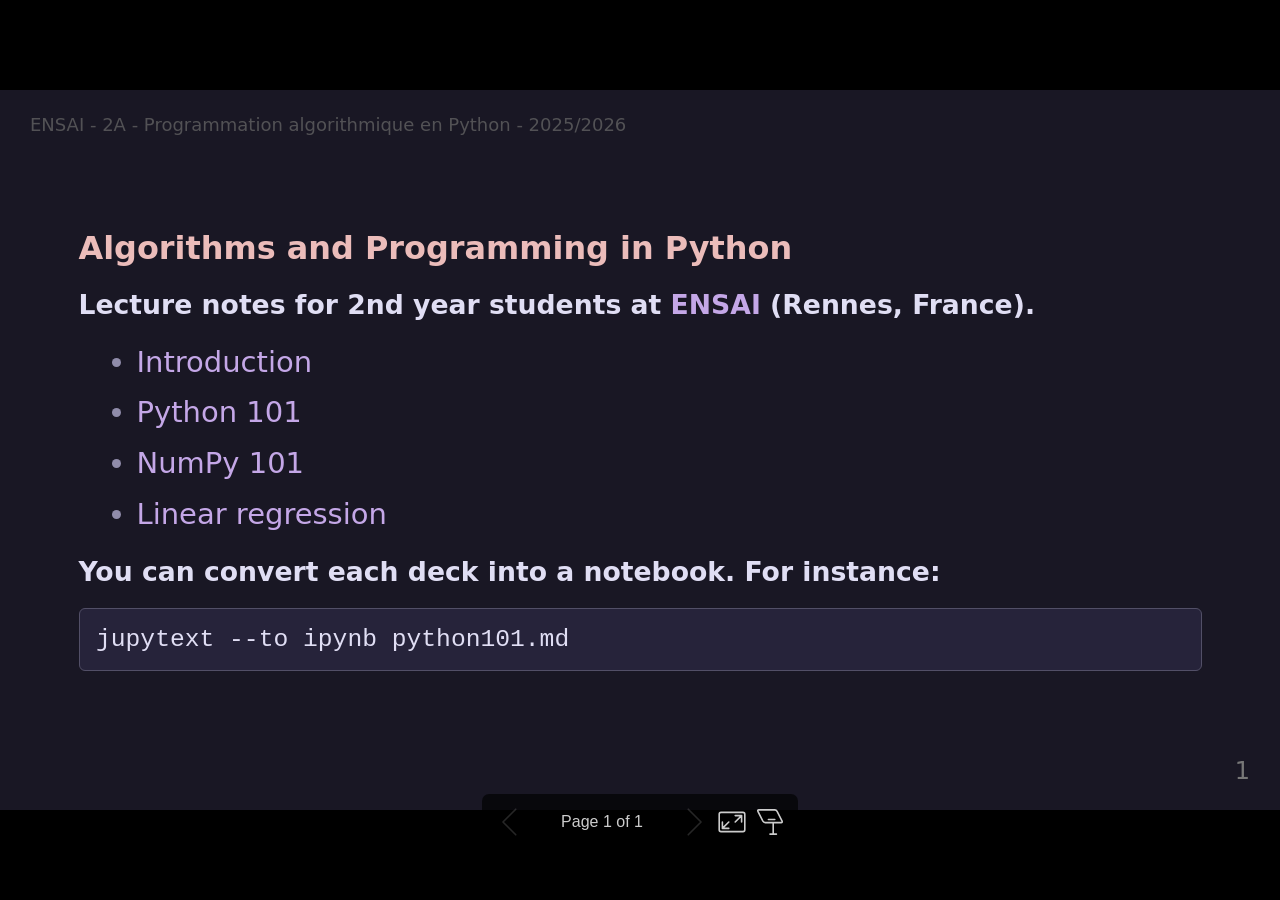
==== commit 0944e114: "Deploying to gh-pages from @ bstaber/ensai-2a-prog-alg-ml@cea2eb05f201f3e115f06e7110f074cb8b71ef8a 🚀" ====
--- a/index.html
+++ b/index.html
@@ -1,4 +1,4 @@
-<!DOCTYPE html><html lang="POSIX"><head><title>Algorithms and Programming in Python</title><meta property="og:title" content="Algorithms and Programming in Python"><meta charset="UTF-8"><meta name="viewport" content="width=device-width,height=device-height,initial-scale=1.0"><meta name="apple-mobile-web-app-capable" content="yes"><meta http-equiv="X-UA-Compatible" content="ie=edge"><meta property="og:type" content="website"><meta name="twitter:card" content="summary"><style>@media screen{body[data-bespoke-view=""] .bespoke-marp-parent>.bespoke-marp-osc>button,body[data-bespoke-view=next] .bespoke-marp-parent>.bespoke-marp-osc>button,body[data-bespoke-view=presenter] .bespoke-marp-presenter-container .bespoke-marp-presenter-info-container button,body[data-bespoke-view=presenter] .bespoke-marp-presenter-container .bespoke-marp-presenter-note-container button{appearance:none;background-color:initial;border:0;color:inherit;cursor:pointer;font-size:inherit;opacity:.8;outline:none;padding:0;transition:opacity .2s linear;-webkit-tap-highlight-color:transparent}body[data-bespoke-view=""] .bespoke-marp-parent>.bespoke-marp-osc>button:disabled,body[data-bespoke-view=next] .bespoke-marp-parent>.bespoke-marp-osc>button:disabled,body[data-bespoke-view=presenter] .bespoke-marp-presenter-container .bespoke-marp-presenter-info-container button:disabled,body[data-bespoke-view=presenter] .bespoke-marp-presenter-container .bespoke-marp-presenter-note-container button:disabled{cursor:not-allowed;opacity:.15!important}body[data-bespoke-view=""] .bespoke-marp-parent>.bespoke-marp-osc>button:hover,body[data-bespoke-view=next] .bespoke-marp-parent>.bespoke-marp-osc>button:hover,body[data-bespoke-view=presenter] .bespoke-marp-presenter-container .bespoke-marp-presenter-info-container button:hover,body[data-bespoke-view=presenter] .bespoke-marp-presenter-container .bespoke-marp-presenter-note-container button:hover{opacity:1}body[data-bespoke-view=""] .bespoke-marp-parent>.bespoke-marp-osc>button:hover:active,body[data-bespoke-view=next] .bespoke-marp-parent>.bespoke-marp-osc>button:hover:active,body[data-bespoke-view=presenter] .bespoke-marp-presenter-container .bespoke-marp-presenter-info-container button:hover:active,body[data-bespoke-view=presenter] .bespoke-marp-presenter-container .bespoke-marp-presenter-note-container button:hover:active{opacity:.6}body[data-bespoke-view=""] .bespoke-marp-parent>.bespoke-marp-osc>button:hover:not(:disabled),body[data-bespoke-view=next] .bespoke-marp-parent>.bespoke-marp-osc>button:hover:not(:disabled),body[data-bespoke-view=presenter] .bespoke-marp-presenter-container .bespoke-marp-presenter-info-container button:hover:not(:disabled),body[data-bespoke-view=presenter] .bespoke-marp-presenter-container .bespoke-marp-presenter-note-container button:hover:not(:disabled){transition:none}body[data-bespoke-view=""] .bespoke-marp-parent>.bespoke-marp-osc>button[data-bespoke-marp-osc=prev],body[data-bespoke-view=next] .bespoke-marp-parent>.bespoke-marp-osc>button[data-bespoke-marp-osc=prev],body[data-bespoke-view=presenter] .bespoke-marp-presenter-container .bespoke-marp-presenter-info-container button.bespoke-marp-presenter-info-page-prev{background:#0000 url("[data-uri]") no-repeat 50%;background-size:contain;overflow:hidden;text-indent:100%;white-space:nowrap}body[data-bespoke-view=""] .bespoke-marp-parent>.bespoke-marp-osc>button[data-bespoke-marp-osc=next],body[data-bespoke-view=next] .bespoke-marp-parent>.bespoke-marp-osc>button[data-bespoke-marp-osc=next],body[data-bespoke-view=presenter] .bespoke-marp-presenter-container .bespoke-marp-presenter-info-container button.bespoke-marp-presenter-info-page-next{background:#0000 url("[data-uri]") no-repeat 50%;background-size:contain;overflow:hidden;text-indent:100%;white-space:nowrap}body[data-bespoke-view=""] .bespoke-marp-parent>.bespoke-marp-osc>button[data-bespoke-marp-osc=fullscreen],body[data-bespoke-view=next] .bespoke-marp-parent>.bespoke-marp-osc>button[data-bespoke-marp-osc=fullscreen]{background:#0000 url("[data-uri]") no-repeat 50%;background-size:contain;overflow:hidden;text-indent:100%;white-space:nowrap}body[data-bespoke-view=""] .bespoke-marp-parent>.bespoke-marp-osc>button.exit[data-bespoke-marp-osc=fullscreen],body[data-bespoke-view=next] .bespoke-marp-parent>.bespoke-marp-osc>button.exit[data-bespoke-marp-osc=fullscreen]{background-image:url("[data-uri]")}body[data-bespoke-view=""] .bespoke-marp-parent>.bespoke-marp-osc>button[data-bespoke-marp-osc=presenter],body[data-bespoke-view=next] .bespoke-marp-parent>.bespoke-marp-osc>button[data-bespoke-marp-osc=presenter]{background:#0000 url("[data-uri]") no-repeat 50%;background-size:contain;overflow:hidden;text-indent:100%;white-space:nowrap}body[data-bespoke-view=presenter] .bespoke-marp-presenter-container .bespoke-marp-presenter-note-container button.bespoke-marp-presenter-note-bigger{background:#0000 url("[data-uri]") no-repeat 50%;background-size:contain;overflow:hidden;text-indent:100%;white-space:nowrap}body[data-bespoke-view=presenter] .bespoke-marp-presenter-container .bespoke-marp-presenter-note-container button.bespoke-marp-presenter-note-smaller{background:#0000 url("[data-uri]") no-repeat 50%;background-size:contain;overflow:hidden;text-indent:100%;white-space:nowrap}}@keyframes __bespoke_marp_transition_reduced_outgoing__{0%{opacity:1}to{opacity:0}}@keyframes __bespoke_marp_transition_reduced_incoming__{0%{mix-blend-mode:plus-lighter;opacity:0}to{mix-blend-mode:plus-lighter;opacity:1}}.bespoke-marp-note,.bespoke-marp-osc,.bespoke-progress-parent{display:none;transition:none}@media screen{::view-transition-group(*){animation-duration:var(--marp-bespoke-transition-animation-duration,.5s);animation-timing-function:ease}::view-transition-new(*),::view-transition-old(*){animation-delay:0s;animation-direction:var(--marp-bespoke-transition-animation-direction,normal);animation-duration:var(--marp-bespoke-transition-animation-duration,.5s);animation-fill-mode:both;animation-name:var(--marp-bespoke-transition-animation-name,var(--marp-bespoke-transition-animation-name-fallback,__bespoke_marp_transition_no_animation__));mix-blend-mode:normal}::view-transition-old(*){--marp-bespoke-transition-animation-name-fallback:__bespoke_marp_transition_reduced_outgoing__;animation-timing-function:ease}::view-transition-new(*){--marp-bespoke-transition-animation-name-fallback:__bespoke_marp_transition_reduced_incoming__;animation-timing-function:ease}::view-transition-new(root),::view-transition-old(root){animation-timing-function:linear}::view-transition-new(__bespoke_marp_transition_osc__),::view-transition-old(__bespoke_marp_transition_osc__){animation-duration:0s!important;animation-name:__bespoke_marp_transition_osc__!important}::view-transition-new(__bespoke_marp_transition_osc__){opacity:0!important}.bespoke-marp-transition-warming-up::view-transition-group(*),.bespoke-marp-transition-warming-up::view-transition-new(*),.bespoke-marp-transition-warming-up::view-transition-old(*){animation-play-state:paused!important}body,html{height:100%;margin:0}body{background:#000;overflow:hidden}svg.bespoke-marp-slide{content-visibility:hidden;opacity:0;pointer-events:none;z-index:-1}svg.bespoke-marp-slide:not(.bespoke-marp-active) *{view-transition-name:none!important}svg.bespoke-marp-slide.bespoke-marp-active{content-visibility:visible;opacity:1;pointer-events:auto;z-index:0}svg.bespoke-marp-slide.bespoke-marp-active.bespoke-marp-active-ready *{animation-name:__bespoke_marp__!important}@supports not (content-visibility:hidden){svg.bespoke-marp-slide[data-bespoke-marp-load=hideable]{display:none}svg.bespoke-marp-slide[data-bespoke-marp-load=hideable].bespoke-marp-active{display:block}}}@media screen and (prefers-reduced-motion:reduce){svg.bespoke-marp-slide *{view-transition-name:none!important}}@media screen{[data-bespoke-marp-fragment=inactive]{visibility:hidden}body[data-bespoke-view=""] .bespoke-marp-parent,body[data-bespoke-view=next] .bespoke-marp-parent{inset:0;position:absolute}body[data-bespoke-view=""] .bespoke-marp-parent>.bespoke-marp-osc,body[data-bespoke-view=next] .bespoke-marp-parent>.bespoke-marp-osc{background:#000000a6;border-radius:7px;bottom:50px;color:#fff;contain:paint;display:block;font-family:Helvetica,Arial,sans-serif;font-size:16px;left:50%;line-height:0;opacity:1;padding:12px;position:absolute;touch-action:manipulation;transform:translateX(-50%);transition:opacity .2s linear;-webkit-user-select:none;user-select:none;white-space:nowrap;will-change:transform;z-index:1;view-transition-name:__bespoke_marp_transition_osc__}body[data-bespoke-view=""] .bespoke-marp-parent>.bespoke-marp-osc>*,body[data-bespoke-view=next] .bespoke-marp-parent>.bespoke-marp-osc>*{margin-left:6px}body[data-bespoke-view=""] .bespoke-marp-parent>.bespoke-marp-osc>:first-child,body[data-bespoke-view=next] .bespoke-marp-parent>.bespoke-marp-osc>:first-child{margin-left:0}body[data-bespoke-view=""] .bespoke-marp-parent>.bespoke-marp-osc>span,body[data-bespoke-view=next] .bespoke-marp-parent>.bespoke-marp-osc>span{opacity:.8}body[data-bespoke-view=""] .bespoke-marp-parent>.bespoke-marp-osc>span[data-bespoke-marp-osc=page],body[data-bespoke-view=next] .bespoke-marp-parent>.bespoke-marp-osc>span[data-bespoke-marp-osc=page]{display:inline-block;min-width:140px;text-align:center}body[data-bespoke-view=""] .bespoke-marp-parent>.bespoke-marp-osc>button[data-bespoke-marp-osc=fullscreen],body[data-bespoke-view=""] .bespoke-marp-parent>.bespoke-marp-osc>button[data-bespoke-marp-osc=next],body[data-bespoke-view=""] .bespoke-marp-parent>.bespoke-marp-osc>button[data-bespoke-marp-osc=presenter],body[data-bespoke-view=""] .bespoke-marp-parent>.bespoke-marp-osc>button[data-bespoke-marp-osc=prev],body[data-bespoke-view=next] .bespoke-marp-parent>.bespoke-marp-osc>button[data-bespoke-marp-osc=fullscreen],body[data-bespoke-view=next] .bespoke-marp-parent>.bespoke-marp-osc>button[data-bespoke-marp-osc=next],body[data-bespoke-view=next] .bespoke-marp-parent>.bespoke-marp-osc>button[data-bespoke-marp-osc=presenter],body[data-bespoke-view=next] .bespoke-marp-parent>.bespoke-marp-osc>button[data-bespoke-marp-osc=prev]{height:32px;line-height:32px;width:32px}body[data-bespoke-view=""] .bespoke-marp-parent.bespoke-marp-inactive,body[data-bespoke-view=next] .bespoke-marp-parent.bespoke-marp-inactive{cursor:none}body[data-bespoke-view=""] .bespoke-marp-parent.bespoke-marp-inactive>.bespoke-marp-osc,body[data-bespoke-view=next] .bespoke-marp-parent.bespoke-marp-inactive>.bespoke-marp-osc{opacity:0;pointer-events:none}body[data-bespoke-view=""] svg.bespoke-marp-slide,body[data-bespoke-view=next] svg.bespoke-marp-slide{height:100%;left:0;position:absolute;top:0;width:100%}body[data-bespoke-view=""] .bespoke-progress-parent{background:#222;display:flex;height:5px;width:100%}body[data-bespoke-view=""] .bespoke-progress-parent+.bespoke-marp-parent{top:5px}body[data-bespoke-view=""] .bespoke-progress-parent .bespoke-progress-bar{background:#0288d1;flex:0 0 0;transition:flex-basis .2s cubic-bezier(0,1,1,1)}body[data-bespoke-view=next]{background:#0000}body[data-bespoke-view=presenter]{background:#161616}body[data-bespoke-view=presenter] .bespoke-marp-presenter-container{display:grid;font-family:Helvetica,Arial,sans-serif;grid-template:"current dragbar next" minmax(140px,1fr) "current dragbar note" 2fr "info    dragbar note" 3em;grid-template-columns:minmax(3px,var(--bespoke-marp-presenter-split-ratio,66%)) 0 minmax(3px,1fr);height:100%;left:0;position:absolute;top:0;width:100%}body[data-bespoke-view=presenter] .bespoke-marp-presenter-container .bespoke-marp-parent{grid-area:current;overflow:hidden;position:relative}body[data-bespoke-view=presenter] .bespoke-marp-presenter-container .bespoke-marp-parent svg.bespoke-marp-slide{height:calc(100% - 40px);left:20px;pointer-events:none;position:absolute;top:20px;-webkit-user-select:none;user-select:none;width:calc(100% - 40px)}body[data-bespoke-view=presenter] .bespoke-marp-presenter-container .bespoke-marp-parent svg.bespoke-marp-slide.bespoke-marp-active{filter:drop-shadow(0 3px 10px rgba(0,0,0,.5))}body[data-bespoke-view=presenter] .bespoke-marp-presenter-container .bespoke-marp-presenter-dragbar-container{background:#0288d1;cursor:col-resize;grid-area:dragbar;margin-left:-3px;opacity:0;position:relative;transition:opacity .4s linear .1s;width:6px;z-index:10}body[data-bespoke-view=presenter] .bespoke-marp-presenter-container .bespoke-marp-presenter-dragbar-container:hover{opacity:1}body[data-bespoke-view=presenter] .bespoke-marp-presenter-container .bespoke-marp-presenter-dragbar-container.active{opacity:1;transition-delay:0s}body[data-bespoke-view=presenter] .bespoke-marp-presenter-container .bespoke-marp-presenter-next-container{background:#222;cursor:pointer;display:none;grid-area:next;overflow:hidden;position:relative}body[data-bespoke-view=presenter] .bespoke-marp-presenter-container .bespoke-marp-presenter-next-container.active{display:block}body[data-bespoke-view=presenter] .bespoke-marp-presenter-container .bespoke-marp-presenter-next-container iframe.bespoke-marp-presenter-next{background:#0000;border:0;display:block;filter:drop-shadow(0 3px 10px rgba(0,0,0,.5));height:calc(100% - 40px);left:20px;pointer-events:none;position:absolute;top:20px;-webkit-user-select:none;user-select:none;width:calc(100% - 40px)}body[data-bespoke-view=presenter] .bespoke-marp-presenter-container .bespoke-marp-presenter-note-container{background:#222;color:#eee;grid-area:note;position:relative;z-index:1}body[data-bespoke-view=presenter] .bespoke-marp-presenter-container .bespoke-marp-presenter-note-container button{height:1.5em;line-height:1.5em;width:1.5em}body[data-bespoke-view=presenter] .bespoke-marp-presenter-container .bespoke-marp-presenter-note-container .bespoke-marp-presenter-note-wrapper{display:block;inset:0;position:absolute}body[data-bespoke-view=presenter] .bespoke-marp-presenter-container .bespoke-marp-presenter-note-container .bespoke-marp-presenter-note-buttons{background:#000000a6;border-radius:4px;bottom:0;display:flex;gap:4px;margin:12px;opacity:0;padding:6px;pointer-events:none;position:absolute;right:0;transition:opacity .2s linear}body[data-bespoke-view=presenter] .bespoke-marp-presenter-container .bespoke-marp-presenter-note-container .bespoke-marp-presenter-note-buttons:focus-within,body[data-bespoke-view=presenter] .bespoke-marp-presenter-container .bespoke-marp-presenter-note-container .bespoke-marp-presenter-note-wrapper:focus-within+.bespoke-marp-presenter-note-buttons,body[data-bespoke-view=presenter] .bespoke-marp-presenter-container .bespoke-marp-presenter-note-container:hover .bespoke-marp-presenter-note-buttons{opacity:1;pointer-events:auto}body[data-bespoke-view=presenter] .bespoke-marp-presenter-container .bespoke-marp-presenter-note-container .bespoke-marp-note{box-sizing:border-box;font-size:calc(1.1em*var(--bespoke-marp-note-font-scale, 1));height:calc(100% - 40px);margin:20px;overflow:auto;padding-right:3px;white-space:pre-wrap;width:calc(100% - 40px);word-wrap:break-word;scrollbar-color:#eeeeee80 #0000;scrollbar-width:thin}body[data-bespoke-view=presenter] .bespoke-marp-presenter-container .bespoke-marp-presenter-note-container .bespoke-marp-note::-webkit-scrollbar{width:6px}body[data-bespoke-view=presenter] .bespoke-marp-presenter-container .bespoke-marp-presenter-note-container .bespoke-marp-note::-webkit-scrollbar-track{background:#0000}body[data-bespoke-view=presenter] .bespoke-marp-presenter-container .bespoke-marp-presenter-note-container .bespoke-marp-note::-webkit-scrollbar-thumb{background:#eeeeee80;border-radius:6px}body[data-bespoke-view=presenter] .bespoke-marp-presenter-container .bespoke-marp-presenter-note-container .bespoke-marp-note:empty{pointer-events:none}body[data-bespoke-view=presenter] .bespoke-marp-presenter-container .bespoke-marp-presenter-note-container .bespoke-marp-note.active{display:block}body[data-bespoke-view=presenter] .bespoke-marp-presenter-container .bespoke-marp-presenter-note-container .bespoke-marp-note p:first-child{margin-top:0}body[data-bespoke-view=presenter] .bespoke-marp-presenter-container .bespoke-marp-presenter-note-container .bespoke-marp-note p:last-child{margin-bottom:0}body[data-bespoke-view=presenter] .bespoke-marp-presenter-container .bespoke-marp-presenter-info-container{align-items:center;box-sizing:border-box;color:#eee;display:flex;flex-wrap:nowrap;grid-area:info;justify-content:center;overflow:hidden;padding:0 10px}body[data-bespoke-view=presenter] .bespoke-marp-presenter-container .bespoke-marp-presenter-info-container .bespoke-marp-presenter-info-page,body[data-bespoke-view=presenter] .bespoke-marp-presenter-container .bespoke-marp-presenter-info-container .bespoke-marp-presenter-info-time,body[data-bespoke-view=presenter] .bespoke-marp-presenter-container .bespoke-marp-presenter-info-container .bespoke-marp-presenter-info-timer{box-sizing:border-box;display:block;padding:0 10px;white-space:nowrap;width:100%}body[data-bespoke-view=presenter] .bespoke-marp-presenter-container .bespoke-marp-presenter-info-container button{height:1.5em;line-height:1.5em;width:1.5em}body[data-bespoke-view=presenter] .bespoke-marp-presenter-container .bespoke-marp-presenter-info-container .bespoke-marp-presenter-info-page{order:2;text-align:center}body[data-bespoke-view=presenter] .bespoke-marp-presenter-container .bespoke-marp-presenter-info-container .bespoke-marp-presenter-info-page .bespoke-marp-presenter-info-page-text{display:inline-block;min-width:120px;text-align:center}body[data-bespoke-view=presenter] .bespoke-marp-presenter-container .bespoke-marp-presenter-info-container .bespoke-marp-presenter-info-time{color:#999;order:1;text-align:left}body[data-bespoke-view=presenter] .bespoke-marp-presenter-container .bespoke-marp-presenter-info-container .bespoke-marp-presenter-info-timer{color:#999;order:3;text-align:right}body[data-bespoke-view=presenter] .bespoke-marp-presenter-container .bespoke-marp-presenter-info-container .bespoke-marp-presenter-info-timer:hover{cursor:pointer}}@media print{.bespoke-marp-presenter-info-container,.bespoke-marp-presenter-next-container,.bespoke-marp-presenter-note-container{display:none}}</style><style>div#\:\$p > svg > foreignObject > section{width:1280px;height:720px;box-sizing:border-box;overflow:hidden;position:relative;scroll-snap-align:center center;-webkit-text-size-adjust:100%;text-size-adjust:100%}div#\:\$p > svg > foreignObject > section::after{bottom:0;content:attr(data-marpit-pagination);padding:inherit;pointer-events:none;position:absolute;right:0}div#\:\$p > svg > foreignObject > section:not([data-marpit-pagination])::after{display:none}div#\:\$p > svg > foreignObject > section :is(h1, marp-h1){font-size:2em;margin-block:0.67em}div#\:\$p > svg > foreignObject > section video::-webkit-media-controls{will-change:transform}@page {size:1280px 720px;margin:0}@media print{html, body{background-color:#fff;margin:0;page-break-inside:avoid;break-inside:avoid-page}div#\:\$p > svg > foreignObject > section{page-break-before:always;break-before:page}div#\:\$p > svg > foreignObject > section, div#\:\$p > svg > foreignObject > section *{-webkit-print-color-adjust:exact!important;animation-delay:0s!important;animation-duration:0s!important;color-adjust:exact!important;print-color-adjust:exact!important;transition:none!important}div#\:\$p > svg[data-marpit-svg]{display:block;height:100vh;width:100vw}}div#\:\$p > svg > foreignObject > :where(section){container-type:size}div#\:\$p > svg > foreignObject > section img[data-marp-twemoji]{background:transparent;height:1em;margin:0 .05em 0 .1em;vertical-align:-.1em;width:1em}/*!
+<!DOCTYPE html><html lang="POSIX"><head><title>Algorithms and Programming in Python</title><meta property="og:title" content="Algorithms and Programming in Python"><meta charset="UTF-8"><meta name="viewport" content="width=device-width,height=device-height,initial-scale=1.0"><meta name="apple-mobile-web-app-capable" content="yes"><meta http-equiv="X-UA-Compatible" content="ie=edge"><meta property="og:type" content="website"><meta name="twitter:card" content="summary"><style>@media screen{body[data-bespoke-view=""] .bespoke-marp-parent>.bespoke-marp-osc>button,body[data-bespoke-view=next] .bespoke-marp-parent>.bespoke-marp-osc>button,body[data-bespoke-view=presenter] .bespoke-marp-presenter-container .bespoke-marp-presenter-info-container button,body[data-bespoke-view=presenter] .bespoke-marp-presenter-container .bespoke-marp-presenter-note-container button{appearance:none;background-color:initial;border:0;color:inherit;cursor:pointer;font-size:inherit;opacity:.8;outline:none;padding:0;transition:opacity .2s linear;-webkit-tap-highlight-color:transparent}body[data-bespoke-view=""] .bespoke-marp-parent>.bespoke-marp-osc>button:disabled,body[data-bespoke-view=next] .bespoke-marp-parent>.bespoke-marp-osc>button:disabled,body[data-bespoke-view=presenter] .bespoke-marp-presenter-container .bespoke-marp-presenter-info-container button:disabled,body[data-bespoke-view=presenter] .bespoke-marp-presenter-container .bespoke-marp-presenter-note-container button:disabled{cursor:not-allowed;opacity:.15!important}body[data-bespoke-view=""] .bespoke-marp-parent>.bespoke-marp-osc>button:hover,body[data-bespoke-view=next] .bespoke-marp-parent>.bespoke-marp-osc>button:hover,body[data-bespoke-view=presenter] .bespoke-marp-presenter-container .bespoke-marp-presenter-info-container button:hover,body[data-bespoke-view=presenter] .bespoke-marp-presenter-container .bespoke-marp-presenter-note-container button:hover{opacity:1}body[data-bespoke-view=""] .bespoke-marp-parent>.bespoke-marp-osc>button:hover:active,body[data-bespoke-view=next] .bespoke-marp-parent>.bespoke-marp-osc>button:hover:active,body[data-bespoke-view=presenter] .bespoke-marp-presenter-container .bespoke-marp-presenter-info-container button:hover:active,body[data-bespoke-view=presenter] .bespoke-marp-presenter-container .bespoke-marp-presenter-note-container button:hover:active{opacity:.6}body[data-bespoke-view=""] .bespoke-marp-parent>.bespoke-marp-osc>button:hover:not(:disabled),body[data-bespoke-view=next] .bespoke-marp-parent>.bespoke-marp-osc>button:hover:not(:disabled),body[data-bespoke-view=presenter] .bespoke-marp-presenter-container .bespoke-marp-presenter-info-container button:hover:not(:disabled),body[data-bespoke-view=presenter] .bespoke-marp-presenter-container .bespoke-marp-presenter-note-container button:hover:not(:disabled){transition:none}body[data-bespoke-view=""] .bespoke-marp-parent>.bespoke-marp-osc>button[data-bespoke-marp-osc=prev],body[data-bespoke-view=next] .bespoke-marp-parent>.bespoke-marp-osc>button[data-bespoke-marp-osc=prev],body[data-bespoke-view=presenter] .bespoke-marp-presenter-container .bespoke-marp-presenter-info-container button.bespoke-marp-presenter-info-page-prev{background:#0000 url("[data-uri]") no-repeat 50%;background-size:contain;overflow:hidden;text-indent:100%;white-space:nowrap}body[data-bespoke-view=""] .bespoke-marp-parent>.bespoke-marp-osc>button[data-bespoke-marp-osc=next],body[data-bespoke-view=next] .bespoke-marp-parent>.bespoke-marp-osc>button[data-bespoke-marp-osc=next],body[data-bespoke-view=presenter] .bespoke-marp-presenter-container .bespoke-marp-presenter-info-container button.bespoke-marp-presenter-info-page-next{background:#0000 url("[data-uri]") no-repeat 50%;background-size:contain;overflow:hidden;text-indent:100%;white-space:nowrap}body[data-bespoke-view=""] .bespoke-marp-parent>.bespoke-marp-osc>button[data-bespoke-marp-osc=fullscreen],body[data-bespoke-view=next] .bespoke-marp-parent>.bespoke-marp-osc>button[data-bespoke-marp-osc=fullscreen]{background:#0000 url("[data-uri]") no-repeat 50%;background-size:contain;overflow:hidden;text-indent:100%;white-space:nowrap}body[data-bespoke-view=""] .bespoke-marp-parent>.bespoke-marp-osc>button.exit[data-bespoke-marp-osc=fullscreen],body[data-bespoke-view=next] .bespoke-marp-parent>.bespoke-marp-osc>button.exit[data-bespoke-marp-osc=fullscreen]{background-image:url("[data-uri]")}body[data-bespoke-view=""] .bespoke-marp-parent>.bespoke-marp-osc>button[data-bespoke-marp-osc=presenter],body[data-bespoke-view=next] .bespoke-marp-parent>.bespoke-marp-osc>button[data-bespoke-marp-osc=presenter]{background:#0000 url("[data-uri]") no-repeat 50%;background-size:contain;overflow:hidden;text-indent:100%;white-space:nowrap}body[data-bespoke-view=presenter] .bespoke-marp-presenter-container .bespoke-marp-presenter-note-container button.bespoke-marp-presenter-note-bigger{background:#0000 url("[data-uri]") no-repeat 50%;background-size:contain;overflow:hidden;text-indent:100%;white-space:nowrap}body[data-bespoke-view=presenter] .bespoke-marp-presenter-container .bespoke-marp-presenter-note-container button.bespoke-marp-presenter-note-smaller{background:#0000 url("[data-uri]") no-repeat 50%;background-size:contain;overflow:hidden;text-indent:100%;white-space:nowrap}}@keyframes __bespoke_marp_transition_reduced_outgoing__{0%{opacity:1}to{opacity:0}}@keyframes __bespoke_marp_transition_reduced_incoming__{0%{mix-blend-mode:plus-lighter;opacity:0}to{mix-blend-mode:plus-lighter;opacity:1}}.bespoke-marp-note,.bespoke-marp-osc,.bespoke-progress-parent{display:none;transition:none}@media screen{::view-transition-group(*){animation-duration:var(--marp-bespoke-transition-animation-duration,.5s);animation-timing-function:ease}::view-transition-new(*),::view-transition-old(*){animation-delay:0s;animation-direction:var(--marp-bespoke-transition-animation-direction,normal);animation-duration:var(--marp-bespoke-transition-animation-duration,.5s);animation-fill-mode:both;animation-name:var(--marp-bespoke-transition-animation-name,var(--marp-bespoke-transition-animation-name-fallback,__bespoke_marp_transition_no_animation__));mix-blend-mode:normal}::view-transition-old(*){--marp-bespoke-transition-animation-name-fallback:__bespoke_marp_transition_reduced_outgoing__;animation-timing-function:ease}::view-transition-new(*){--marp-bespoke-transition-animation-name-fallback:__bespoke_marp_transition_reduced_incoming__;animation-timing-function:ease}::view-transition-new(root),::view-transition-old(root){animation-timing-function:linear}::view-transition-new(__bespoke_marp_transition_osc__),::view-transition-old(__bespoke_marp_transition_osc__){animation-duration:0s!important;animation-name:__bespoke_marp_transition_osc__!important}::view-transition-new(__bespoke_marp_transition_osc__){opacity:0!important}.bespoke-marp-transition-warming-up::view-transition-group(*),.bespoke-marp-transition-warming-up::view-transition-new(*),.bespoke-marp-transition-warming-up::view-transition-old(*){animation-play-state:paused!important}body,html{height:100%;margin:0}body{background:#000;overflow:hidden}svg.bespoke-marp-slide{content-visibility:hidden;opacity:0;pointer-events:none;z-index:-1}svg.bespoke-marp-slide:not(.bespoke-marp-active) *{view-transition-name:none!important}svg.bespoke-marp-slide.bespoke-marp-active{content-visibility:visible;opacity:1;pointer-events:auto;z-index:0}svg.bespoke-marp-slide.bespoke-marp-active.bespoke-marp-active-ready *{animation-name:__bespoke_marp__!important}@supports not (content-visibility:hidden){svg.bespoke-marp-slide[data-bespoke-marp-load=hideable]{display:none}svg.bespoke-marp-slide[data-bespoke-marp-load=hideable].bespoke-marp-active{display:block}}}@media screen and (prefers-reduced-motion:reduce){svg.bespoke-marp-slide *{view-transition-name:none!important}}@media screen{[data-bespoke-marp-fragment=inactive]{visibility:hidden}body[data-bespoke-view=""] .bespoke-marp-parent,body[data-bespoke-view=next] .bespoke-marp-parent{inset:0;position:absolute}body[data-bespoke-view=""] .bespoke-marp-parent>.bespoke-marp-osc,body[data-bespoke-view=next] .bespoke-marp-parent>.bespoke-marp-osc{background:#000000a6;border-radius:7px;bottom:50px;color:#fff;contain:paint;display:block;font-family:Helvetica,Arial,sans-serif;font-size:16px;left:50%;line-height:0;opacity:1;padding:12px;position:absolute;touch-action:manipulation;transform:translateX(-50%);transition:opacity .2s linear;-webkit-user-select:none;user-select:none;white-space:nowrap;will-change:transform;z-index:1;view-transition-name:__bespoke_marp_transition_osc__}body[data-bespoke-view=""] .bespoke-marp-parent>.bespoke-marp-osc>*,body[data-bespoke-view=next] .bespoke-marp-parent>.bespoke-marp-osc>*{margin-left:6px}body[data-bespoke-view=""] .bespoke-marp-parent>.bespoke-marp-osc>:first-child,body[data-bespoke-view=next] .bespoke-marp-parent>.bespoke-marp-osc>:first-child{margin-left:0}body[data-bespoke-view=""] .bespoke-marp-parent>.bespoke-marp-osc>span,body[data-bespoke-view=next] .bespoke-marp-parent>.bespoke-marp-osc>span{opacity:.8}body[data-bespoke-view=""] .bespoke-marp-parent>.bespoke-marp-osc>span[data-bespoke-marp-osc=page],body[data-bespoke-view=next] .bespoke-marp-parent>.bespoke-marp-osc>span[data-bespoke-marp-osc=page]{display:inline-block;min-width:140px;text-align:center}body[data-bespoke-view=""] .bespoke-marp-parent>.bespoke-marp-osc>button[data-bespoke-marp-osc=fullscreen],body[data-bespoke-view=""] .bespoke-marp-parent>.bespoke-marp-osc>button[data-bespoke-marp-osc=next],body[data-bespoke-view=""] .bespoke-marp-parent>.bespoke-marp-osc>button[data-bespoke-marp-osc=presenter],body[data-bespoke-view=""] .bespoke-marp-parent>.bespoke-marp-osc>button[data-bespoke-marp-osc=prev],body[data-bespoke-view=next] .bespoke-marp-parent>.bespoke-marp-osc>button[data-bespoke-marp-osc=fullscreen],body[data-bespoke-view=next] .bespoke-marp-parent>.bespoke-marp-osc>button[data-bespoke-marp-osc=next],body[data-bespoke-view=next] .bespoke-marp-parent>.bespoke-marp-osc>button[data-bespoke-marp-osc=presenter],body[data-bespoke-view=next] .bespoke-marp-parent>.bespoke-marp-osc>button[data-bespoke-marp-osc=prev]{height:32px;line-height:32px;width:32px}body[data-bespoke-view=""] .bespoke-marp-parent.bespoke-marp-inactive,body[data-bespoke-view=next] .bespoke-marp-parent.bespoke-marp-inactive{cursor:none}body[data-bespoke-view=""] .bespoke-marp-parent.bespoke-marp-inactive>.bespoke-marp-osc,body[data-bespoke-view=next] .bespoke-marp-parent.bespoke-marp-inactive>.bespoke-marp-osc{opacity:0;pointer-events:none}body[data-bespoke-view=""] svg.bespoke-marp-slide,body[data-bespoke-view=next] svg.bespoke-marp-slide{height:100%;left:0;position:absolute;top:0;width:100%}body[data-bespoke-view=""] .bespoke-progress-parent{background:#222;display:flex;height:5px;width:100%}body[data-bespoke-view=""] .bespoke-progress-parent+.bespoke-marp-parent{top:5px}body[data-bespoke-view=""] .bespoke-progress-parent .bespoke-progress-bar{background:#0288d1;flex:0 0 0;transition:flex-basis .2s cubic-bezier(0,1,1,1)}body[data-bespoke-view=next]{background:#0000}body[data-bespoke-view=presenter]{background:#161616}body[data-bespoke-view=presenter] .bespoke-marp-presenter-container{display:grid;font-family:Helvetica,Arial,sans-serif;grid-template:"current dragbar next" minmax(140px,1fr) "current dragbar note" 2fr "info    dragbar note" 3em;grid-template-columns:minmax(3px,var(--bespoke-marp-presenter-split-ratio,66%)) 0 minmax(3px,1fr);height:100%;left:0;position:absolute;top:0;width:100%}body[data-bespoke-view=presenter] .bespoke-marp-presenter-container .bespoke-marp-parent{grid-area:current;overflow:hidden;position:relative}body[data-bespoke-view=presenter] .bespoke-marp-presenter-container .bespoke-marp-parent svg.bespoke-marp-slide{height:calc(100% - 40px);left:20px;pointer-events:none;position:absolute;top:20px;-webkit-user-select:none;user-select:none;width:calc(100% - 40px)}body[data-bespoke-view=presenter] .bespoke-marp-presenter-container .bespoke-marp-parent svg.bespoke-marp-slide.bespoke-marp-active{filter:drop-shadow(0 3px 10px rgba(0,0,0,.5))}body[data-bespoke-view=presenter] .bespoke-marp-presenter-container .bespoke-marp-presenter-dragbar-container{background:#0288d1;cursor:col-resize;grid-area:dragbar;margin-left:-3px;opacity:0;position:relative;transition:opacity .4s linear .1s;width:6px;z-index:10}body[data-bespoke-view=presenter] .bespoke-marp-presenter-container .bespoke-marp-presenter-dragbar-container:hover{opacity:1}body[data-bespoke-view=presenter] .bespoke-marp-presenter-container .bespoke-marp-presenter-dragbar-container.active{opacity:1;transition-delay:0s}body[data-bespoke-view=presenter] .bespoke-marp-presenter-container .bespoke-marp-presenter-next-container{background:#222;cursor:pointer;display:none;grid-area:next;overflow:hidden;position:relative}body[data-bespoke-view=presenter] .bespoke-marp-presenter-container .bespoke-marp-presenter-next-container.active{display:block}body[data-bespoke-view=presenter] .bespoke-marp-presenter-container .bespoke-marp-presenter-next-container iframe.bespoke-marp-presenter-next{background:#0000;border:0;display:block;filter:drop-shadow(0 3px 10px rgba(0,0,0,.5));height:calc(100% - 40px);left:20px;pointer-events:none;position:absolute;top:20px;-webkit-user-select:none;user-select:none;width:calc(100% - 40px)}body[data-bespoke-view=presenter] .bespoke-marp-presenter-container .bespoke-marp-presenter-note-container{background:#222;color:#eee;grid-area:note;position:relative;z-index:1}body[data-bespoke-view=presenter] .bespoke-marp-presenter-container .bespoke-marp-presenter-note-container button{height:1.5em;line-height:1.5em;width:1.5em}body[data-bespoke-view=presenter] .bespoke-marp-presenter-container .bespoke-marp-presenter-note-container .bespoke-marp-presenter-note-wrapper{display:block;inset:0;position:absolute}body[data-bespoke-view=presenter] .bespoke-marp-presenter-container .bespoke-marp-presenter-note-container .bespoke-marp-presenter-note-buttons{background:#000000a6;border-radius:4px;bottom:0;display:flex;gap:4px;margin:12px;opacity:0;padding:6px;pointer-events:none;position:absolute;right:0;transition:opacity .2s linear}body[data-bespoke-view=presenter] .bespoke-marp-presenter-container .bespoke-marp-presenter-note-container .bespoke-marp-presenter-note-buttons:focus-within,body[data-bespoke-view=presenter] .bespoke-marp-presenter-container .bespoke-marp-presenter-note-container .bespoke-marp-presenter-note-wrapper:focus-within+.bespoke-marp-presenter-note-buttons,body[data-bespoke-view=presenter] .bespoke-marp-presenter-container .bespoke-marp-presenter-note-container:hover .bespoke-marp-presenter-note-buttons{opacity:1;pointer-events:auto}body[data-bespoke-view=presenter] .bespoke-marp-presenter-container .bespoke-marp-presenter-note-container .bespoke-marp-note{box-sizing:border-box;font-size:calc(1.1em*var(--bespoke-marp-note-font-scale, 1));height:calc(100% - 40px);margin:20px;overflow:auto;padding-right:3px;white-space:pre-wrap;width:calc(100% - 40px);word-wrap:break-word;scrollbar-color:#eeeeee80 #0000;scrollbar-width:thin}body[data-bespoke-view=presenter] .bespoke-marp-presenter-container .bespoke-marp-presenter-note-container .bespoke-marp-note::-webkit-scrollbar{width:6px}body[data-bespoke-view=presenter] .bespoke-marp-presenter-container .bespoke-marp-presenter-note-container .bespoke-marp-note::-webkit-scrollbar-track{background:#0000}body[data-bespoke-view=presenter] .bespoke-marp-presenter-container .bespoke-marp-presenter-note-container .bespoke-marp-note::-webkit-scrollbar-thumb{background:#eeeeee80;border-radius:6px}body[data-bespoke-view=presenter] .bespoke-marp-presenter-container .bespoke-marp-presenter-note-container .bespoke-marp-note:empty{pointer-events:none}body[data-bespoke-view=presenter] .bespoke-marp-presenter-container .bespoke-marp-presenter-note-container .bespoke-marp-note.active{display:block}body[data-bespoke-view=presenter] .bespoke-marp-presenter-container .bespoke-marp-presenter-note-container .bespoke-marp-note p:first-child{margin-top:0}body[data-bespoke-view=presenter] .bespoke-marp-presenter-container .bespoke-marp-presenter-note-container .bespoke-marp-note p:last-child{margin-bottom:0}body[data-bespoke-view=presenter] .bespoke-marp-presenter-container .bespoke-marp-presenter-info-container{align-items:center;box-sizing:border-box;color:#eee;display:flex;flex-wrap:nowrap;grid-area:info;justify-content:center;overflow:hidden;padding:0 10px}body[data-bespoke-view=presenter] .bespoke-marp-presenter-container .bespoke-marp-presenter-info-container .bespoke-marp-presenter-info-page,body[data-bespoke-view=presenter] .bespoke-marp-presenter-container .bespoke-marp-presenter-info-container .bespoke-marp-presenter-info-time,body[data-bespoke-view=presenter] .bespoke-marp-presenter-container .bespoke-marp-presenter-info-container .bespoke-marp-presenter-info-timer{box-sizing:border-box;display:block;padding:0 10px;white-space:nowrap;width:100%}body[data-bespoke-view=presenter] .bespoke-marp-presenter-container .bespoke-marp-presenter-info-container button{height:1.5em;line-height:1.5em;width:1.5em}body[data-bespoke-view=presenter] .bespoke-marp-presenter-container .bespoke-marp-presenter-info-container .bespoke-marp-presenter-info-page{order:2;text-align:center}body[data-bespoke-view=presenter] .bespoke-marp-presenter-container .bespoke-marp-presenter-info-container .bespoke-marp-presenter-info-page .bespoke-marp-presenter-info-page-text{display:inline-block;min-width:120px;text-align:center}body[data-bespoke-view=presenter] .bespoke-marp-presenter-container .bespoke-marp-presenter-info-container .bespoke-marp-presenter-info-time{color:#999;order:1;text-align:left}body[data-bespoke-view=presenter] .bespoke-marp-presenter-container .bespoke-marp-presenter-info-container .bespoke-marp-presenter-info-timer{color:#999;order:3;text-align:right}body[data-bespoke-view=presenter] .bespoke-marp-presenter-container .bespoke-marp-presenter-info-container .bespoke-marp-presenter-info-timer:hover{cursor:pointer}}@media print{.bespoke-marp-presenter-info-container,.bespoke-marp-presenter-next-container,.bespoke-marp-presenter-note-container{display:none}}</style><style>@import "schema";@import "structure";div#\:\$p > svg > foreignObject > section{width:1280px;height:720px;box-sizing:border-box;overflow:hidden;position:relative;scroll-snap-align:center center;-webkit-text-size-adjust:100%;text-size-adjust:100%}div#\:\$p > svg > foreignObject > section::after{bottom:0;content:attr(data-marpit-pagination);padding:inherit;pointer-events:none;position:absolute;right:0}div#\:\$p > svg > foreignObject > section:not([data-marpit-pagination])::after{display:none}div#\:\$p > svg > foreignObject > section :is(h1, marp-h1){font-size:2em;margin-block:0.67em}div#\:\$p > svg > foreignObject > section video::-webkit-media-controls{will-change:transform}@page {size:1280px 720px;margin:0}@media print{html, body{background-color:#fff;margin:0;page-break-inside:avoid;break-inside:avoid-page}div#\:\$p > svg > foreignObject > section{page-break-before:always;break-before:page}div#\:\$p > svg > foreignObject > section, div#\:\$p > svg > foreignObject > section *{-webkit-print-color-adjust:exact!important;animation-delay:0s!important;animation-duration:0s!important;color-adjust:exact!important;print-color-adjust:exact!important;transition:none!important}div#\:\$p > svg[data-marpit-svg]{display:block;height:100vh;width:100vw}}/*!
  * Marp default theme.
  *
  * @theme default
@@ -7,8 +7,8 @@
  * @auto-scaling true
  * @size 16:9 1280px 720px
  * @size 4:3 960px 720px
- */div#\:\$p > svg > foreignObject > section{--base-size-4:calc(var(--marpit-root-font-size, 1rem) * 0.25);--base-size-8:calc(var(--marpit-root-font-size, 1rem) * 0.5);--base-size-16:calc(var(--marpit-root-font-size, 1rem) * 1);--base-size-24:calc(var(--marpit-root-font-size, 1rem) * 1.5);--base-size-40:calc(var(--marpit-root-font-size, 1rem) * 2.5);--base-text-weight-normal:400;--base-text-weight-medium:500;--base-text-weight-semibold:600;--fontStack-monospace:ui-monospace, SFMono-Regular, SF Mono, Menlo, Consolas, Liberation Mono, monospace;--fgColor-accent:Highlight;}div#\:\$p > svg > foreignObject > section [data-theme=light],div#\:\$p > svg > foreignObject > section{color-scheme:light;--focus-outlineColor:#0969da;--fgColor-default:#1f2328;--fgColor-muted:#59636e;--fgColor-accent:#0969da;--fgColor-success:#1a7f37;--fgColor-attention:#9a6700;--fgColor-danger:#d1242f;--fgColor-done:#8250df;--bgColor-default:#fff;--bgColor-muted:#f6f8fa;--bgColor-neutral-muted:#818b981f;--bgColor-attention-muted:#fff8c5;--borderColor-default:#d1d9e0;--borderColor-muted:#d1d9e0b3;--borderColor-neutral-muted:#d1d9e0b3;--borderColor-accent-emphasis:#0969da;--borderColor-success-emphasis:#1a7f37;--borderColor-attention-emphasis:#9a6700;--borderColor-danger-emphasis:#cf222e;--borderColor-done-emphasis:#8250df;--color-prettylights-syntax-comment:#59636e;--color-prettylights-syntax-constant:#0550ae;--color-prettylights-syntax-constant-other-reference-link:#0a3069;--color-prettylights-syntax-entity:#6639ba;--color-prettylights-syntax-storage-modifier-import:#1f2328;--color-prettylights-syntax-entity-tag:#0550ae;--color-prettylights-syntax-keyword:#cf222e;--color-prettylights-syntax-string:#0a3069;--color-prettylights-syntax-variable:#953800;--color-prettylights-syntax-brackethighlighter-unmatched:#82071e;--color-prettylights-syntax-brackethighlighter-angle:#59636e;--color-prettylights-syntax-invalid-illegal-text:#f6f8fa;--color-prettylights-syntax-invalid-illegal-bg:#82071e;--color-prettylights-syntax-carriage-return-text:#f6f8fa;--color-prettylights-syntax-carriage-return-bg:#cf222e;--color-prettylights-syntax-string-regexp:#116329;--color-prettylights-syntax-markup-list:#3b2300;--color-prettylights-syntax-markup-heading:#0550ae;--color-prettylights-syntax-markup-italic:#1f2328;--color-prettylights-syntax-markup-bold:#1f2328;--color-prettylights-syntax-markup-deleted-text:#82071e;--color-prettylights-syntax-markup-deleted-bg:#ffebe9;--color-prettylights-syntax-markup-inserted-text:#116329;--color-prettylights-syntax-markup-inserted-bg:#dafbe1;--color-prettylights-syntax-markup-changed-text:#953800;--color-prettylights-syntax-markup-changed-bg:#ffd8b5;--color-prettylights-syntax-markup-ignored-text:#d1d9e0;--color-prettylights-syntax-markup-ignored-bg:#0550ae;--color-prettylights-syntax-meta-diff-range:#8250df;--color-prettylights-syntax-sublimelinter-gutter-mark:#818b98;}div#\:\$p > svg > foreignObject > section [data-theme=dark],div#\:\$p > svg > foreignObject > section:where(.invert){color-scheme:dark;--focus-outlineColor:#1f6feb;--fgColor-default:#f0f6fc;--fgColor-muted:#9198a1;--fgColor-accent:#4493f8;--fgColor-success:#3fb950;--fgColor-attention:#d29922;--fgColor-danger:#f85149;--fgColor-done:#ab7df8;--bgColor-default:#0d1117;--bgColor-muted:#151b23;--bgColor-neutral-muted:#656c7633;--bgColor-attention-muted:#bb800926;--borderColor-default:#3d444d;--borderColor-muted:#3d444db3;--borderColor-neutral-muted:#3d444db3;--borderColor-accent-emphasis:#1f6feb;--borderColor-success-emphasis:#238636;--borderColor-attention-emphasis:#9e6a03;--borderColor-danger-emphasis:#da3633;--borderColor-done-emphasis:#8957e5;--color-prettylights-syntax-comment:#9198a1;--color-prettylights-syntax-constant:#79c0ff;--color-prettylights-syntax-constant-other-reference-link:#a5d6ff;--color-prettylights-syntax-entity:#d2a8ff;--color-prettylights-syntax-storage-modifier-import:#f0f6fc;--color-prettylights-syntax-entity-tag:#7ee787;--color-prettylights-syntax-keyword:#ff7b72;--color-prettylights-syntax-string:#a5d6ff;--color-prettylights-syntax-variable:#ffa657;--color-prettylights-syntax-brackethighlighter-unmatched:#f85149;--color-prettylights-syntax-brackethighlighter-angle:#9198a1;--color-prettylights-syntax-invalid-illegal-text:#f0f6fc;--color-prettylights-syntax-invalid-illegal-bg:#8e1519;--color-prettylights-syntax-carriage-return-text:#f0f6fc;--color-prettylights-syntax-carriage-return-bg:#b62324;--color-prettylights-syntax-string-regexp:#7ee787;--color-prettylights-syntax-markup-list:#f2cc60;--color-prettylights-syntax-markup-heading:#1f6feb;--color-prettylights-syntax-markup-italic:#f0f6fc;--color-prettylights-syntax-markup-bold:#f0f6fc;--color-prettylights-syntax-markup-deleted-text:#ffdcd7;--color-prettylights-syntax-markup-deleted-bg:#67060c;--color-prettylights-syntax-markup-inserted-text:#aff5b4;--color-prettylights-syntax-markup-inserted-bg:#033a16;--color-prettylights-syntax-markup-changed-text:#ffdfb6;--color-prettylights-syntax-markup-changed-bg:#5a1e02;--color-prettylights-syntax-markup-ignored-text:#f0f6fc;--color-prettylights-syntax-markup-ignored-bg:#1158c7;--color-prettylights-syntax-meta-diff-range:#d2a8ff;--color-prettylights-syntax-sublimelinter-gutter-mark:#3d444d;}div#\:\$p > svg > foreignObject > section{-ms-text-size-adjust:100%;-webkit-text-size-adjust:100%;background-color:var(--bgColor-default);color:var(--fgColor-default);font-family:-apple-system,BlinkMacSystemFont,Segoe UI,Noto Sans,Helvetica,Arial,sans-serif,Apple Color Emoji,Segoe UI Emoji;font-size:16px;line-height:1.5;margin:0;word-wrap:break-word}div#\:\$p > svg > foreignObject > section{--marpit-root-font-size:16px;}div#\:\$p > svg > foreignObject > section :is(h1, marp-h1):hover .anchor .octicon-link:before,div#\:\$p > svg > foreignObject > section :is(h2, marp-h2):hover .anchor .octicon-link:before,div#\:\$p > svg > foreignObject > section :is(h3, marp-h3):hover .anchor .octicon-link:before,div#\:\$p > svg > foreignObject > section :is(h4, marp-h4):hover .anchor .octicon-link:before,div#\:\$p > svg > foreignObject > section :is(h5, marp-h5):hover .anchor .octicon-link:before,div#\:\$p > svg > foreignObject > section :is(h6, marp-h6):hover .anchor .octicon-link:before{background-color:currentColor;content:" ";display:inline-block;height:16px;-webkit-mask-image:url('data:image/svg+xml;charset=utf-8,<svg xmlns="http://www.w3.org/2000/svg" aria-hidden="true" viewBox="0 0 16 16"><path fill-rule="evenodd" d="M7.775 3.275a.75.75 0 0 0 1.06 1.06l1.25-1.25a2 2 0 1 1 2.83 2.83l-2.5 2.5a2 2 0 0 1-2.83 0 .75.75 0 0 0-1.06 1.06 3.5 3.5 0 0 0 4.95 0l2.5-2.5a3.5 3.5 0 0 0-4.95-4.95zm-4.69 9.64a2 2 0 0 1 0-2.83l2.5-2.5a2 2 0 0 1 2.83 0 .75.75 0 0 0 1.06-1.06 3.5 3.5 0 0 0-4.95 0l-2.5 2.5a3.5 3.5 0 0 0 4.95 4.95l1.25-1.25a.75.75 0 0 0-1.06-1.06l-1.25 1.25a2 2 0 0 1-2.83 0"/></svg>');mask-image:url('data:image/svg+xml;charset=utf-8,<svg xmlns="http://www.w3.org/2000/svg" aria-hidden="true" viewBox="0 0 16 16"><path fill-rule="evenodd" d="M7.775 3.275a.75.75 0 0 0 1.06 1.06l1.25-1.25a2 2 0 1 1 2.83 2.83l-2.5 2.5a2 2 0 0 1-2.83 0 .75.75 0 0 0-1.06 1.06 3.5 3.5 0 0 0 4.95 0l2.5-2.5a3.5 3.5 0 0 0-4.95-4.95zm-4.69 9.64a2 2 0 0 1 0-2.83l2.5-2.5a2 2 0 0 1 2.83 0 .75.75 0 0 0 1.06-1.06 3.5 3.5 0 0 0-4.95 0l-2.5 2.5a3.5 3.5 0 0 0 4.95 4.95l1.25-1.25a.75.75 0 0 0-1.06-1.06l-1.25 1.25a2 2 0 0 1-2.83 0"/></svg>');width:16px}div#\:\$p > svg > foreignObject > section details,div#\:\$p > svg > foreignObject > section figcaption,div#\:\$p > svg > foreignObject > section figure{display:block}div#\:\$p > svg > foreignObject > section summary{display:list-item}div#\:\$p > svg > foreignObject > section [hidden]{display:none!important}div#\:\$p > svg > foreignObject > section a{background-color:transparent;color:var(--fgColor-accent);text-decoration:none}div#\:\$p > svg > foreignObject > section abbr[title]{border-bottom:none;-webkit-text-decoration:underline dotted;text-decoration:underline dotted}div#\:\$p > svg > foreignObject > section b,div#\:\$p > svg > foreignObject > section strong{font-weight:var(--base-text-weight-semibold, 600)}div#\:\$p > svg > foreignObject > section dfn{font-style:italic}div#\:\$p > svg > foreignObject > section :is(h1, marp-h1){border-bottom:1px solid var(--borderColor-muted);font-size:2em;font-weight:var(--base-text-weight-semibold, 600);margin:.67em 0;padding-bottom:.3em}div#\:\$p > svg > foreignObject > section mark{background-color:var(--bgColor-attention-muted);color:var(--fgColor-default)}div#\:\$p > svg > foreignObject > section small{font-size:90%}div#\:\$p > svg > foreignObject > section sub,div#\:\$p > svg > foreignObject > section sup{font-size:75%;line-height:0;position:relative;vertical-align:baseline}div#\:\$p > svg > foreignObject > section sub{bottom:-.25em}div#\:\$p > svg > foreignObject > section sup{top:-.5em}div#\:\$p > svg > foreignObject > section img{border-style:none;box-sizing:content-box;max-width:100%}div#\:\$p > svg > foreignObject > section code,div#\:\$p > svg > foreignObject > section kbd,div#\:\$p > svg > foreignObject > section :is(pre, marp-pre),div#\:\$p > svg > foreignObject > section samp{font-family:monospace;font-size:1em}div#\:\$p > svg > foreignObject > section figure{margin:1em var(--base-size-40)}div#\:\$p > svg > foreignObject > section hr{background:transparent;background-color:var(--borderColor-default);border:0;box-sizing:content-box;height:.25em;margin:var(--base-size-24) 0;overflow:hidden;padding:0}div#\:\$p > svg > foreignObject > section input{font:inherit;font-family:inherit;font-size:inherit;line-height:inherit;margin:0;overflow:visible}div#\:\$p > svg > foreignObject > section [type=button],div#\:\$p > svg > foreignObject > section [type=reset],div#\:\$p > svg > foreignObject > section [type=submit]{-webkit-appearance:button;-moz-appearance:button;appearance:button}div#\:\$p > svg > foreignObject > section [type=checkbox],div#\:\$p > svg > foreignObject > section [type=radio]{box-sizing:border-box;padding:0}div#\:\$p > svg > foreignObject > section [type=number]::-webkit-inner-spin-button,div#\:\$p > svg > foreignObject > section [type=number]::-webkit-outer-spin-button{height:auto}div#\:\$p > svg > foreignObject > section [type=search]::-webkit-search-cancel-button,div#\:\$p > svg > foreignObject > section [type=search]::-webkit-search-decoration{-webkit-appearance:none;appearance:none}div#\:\$p > svg > foreignObject > section ::-webkit-input-placeholder{color:inherit;opacity:.54}div#\:\$p > svg > foreignObject > section ::-webkit-file-upload-button{-webkit-appearance:button;appearance:button;font:inherit}div#\:\$p > svg > foreignObject > section a:hover{text-decoration:underline}div#\:\$p > svg > foreignObject > section ::-moz-placeholder{color:var(--fgColor-muted);opacity:1}div#\:\$p > svg > foreignObject > section ::placeholder{color:var(--fgColor-muted);opacity:1}div#\:\$p > svg > foreignObject > section hr:after,div#\:\$p > svg > foreignObject > section hr:before{content:"";display:table}div#\:\$p > svg > foreignObject > section hr:after{clear:both}div#\:\$p > svg > foreignObject > section table{border-collapse:collapse;border-spacing:0;display:block;font-variant:tabular-nums;max-width:100%;overflow:auto;width:-moz-max-content;width:max-content}div#\:\$p > svg > foreignObject > section td,div#\:\$p > svg > foreignObject > section th{padding:0}div#\:\$p > svg > foreignObject > section details summary{cursor:pointer}div#\:\$p > svg > foreignObject > section [role=button]:focus,div#\:\$p > svg > foreignObject > section a:focus,div#\:\$p > svg > foreignObject > section input[type=checkbox]:focus,div#\:\$p > svg > foreignObject > section input[type=radio]:focus{box-shadow:none;outline:2px solid var(--focus-outlineColor);outline-offset:-2px}div#\:\$p > svg > foreignObject > section [role=button]:focus:not(:focus-visible),div#\:\$p > svg > foreignObject > section a:focus:not(:focus-visible),div#\:\$p > svg > foreignObject > section input[type=checkbox]:focus:not(:focus-visible),div#\:\$p > svg > foreignObject > section input[type=radio]:focus:not(:focus-visible){outline:1px solid transparent}div#\:\$p > svg > foreignObject > section [role=button]:focus-visible,div#\:\$p > svg > foreignObject > section a:focus-visible,div#\:\$p > svg > foreignObject > section input[type=checkbox]:focus-visible,div#\:\$p > svg > foreignObject > section input[type=radio]:focus-visible{box-shadow:none;outline:2px solid var(--focus-outlineColor);outline-offset:-2px}div#\:\$p > svg > foreignObject > section a:not([class]):focus,div#\:\$p > svg > foreignObject > section a:not([class]):focus-visible,div#\:\$p > svg > foreignObject > section input[type=checkbox]:focus,div#\:\$p > svg > foreignObject > section input[type=checkbox]:focus-visible,div#\:\$p > svg > foreignObject > section input[type=radio]:focus,div#\:\$p > svg > foreignObject > section input[type=radio]:focus-visible{outline-offset:0}div#\:\$p > svg > foreignObject > section kbd{background-color:var(--bgColor-muted);border-bottom-color:var(--borderColor-neutral-muted);border:1px solid var(--borderColor-neutral-muted);border-radius:6px;box-shadow:inset 0 -1px 0 var(--borderColor-neutral-muted);color:var(--fgColor-default);display:inline-block;font:11px var(--fontStack-monospace, ui-monospace, SFMono-Regular, SF Mono, Menlo, Consolas, Liberation Mono, monospace);line-height:10px;padding:var(--base-size-4);vertical-align:middle}div#\:\$p > svg > foreignObject > section :is(h1, marp-h1),div#\:\$p > svg > foreignObject > section :is(h2, marp-h2),div#\:\$p > svg > foreignObject > section :is(h3, marp-h3),div#\:\$p > svg > foreignObject > section :is(h4, marp-h4),div#\:\$p > svg > foreignObject > section :is(h5, marp-h5),div#\:\$p > svg > foreignObject > section :is(h6, marp-h6){font-weight:var(--base-text-weight-semibold, 600);line-height:1.25;margin-bottom:var(--base-size-16);margin-top:var(--base-size-24)}div#\:\$p > svg > foreignObject > section :is(h2, marp-h2){border-bottom:1px solid var(--borderColor-muted);font-size:1.5em;padding-bottom:.3em}div#\:\$p > svg > foreignObject > section :is(h2, marp-h2),div#\:\$p > svg > foreignObject > section :is(h3, marp-h3){font-weight:var(--base-text-weight-semibold, 600)}div#\:\$p > svg > foreignObject > section :is(h3, marp-h3){font-size:1.25em}div#\:\$p > svg > foreignObject > section :is(h4, marp-h4){font-size:1em}div#\:\$p > svg > foreignObject > section :is(h4, marp-h4),div#\:\$p > svg > foreignObject > section :is(h5, marp-h5){font-weight:var(--base-text-weight-semibold, 600)}div#\:\$p > svg > foreignObject > section :is(h5, marp-h5){font-size:.875em}div#\:\$p > svg > foreignObject > section :is(h6, marp-h6){color:var(--fgColor-muted);font-size:.85em;font-weight:var(--base-text-weight-semibold, 600)}div#\:\$p > svg > foreignObject > section p{margin-bottom:10px;margin-top:0}div#\:\$p > svg > foreignObject > section blockquote{border-left:.25em solid var(--borderColor-default);color:var(--fgColor-muted);margin:0;padding:0 1em}div#\:\$p > svg > foreignObject > section ol,div#\:\$p > svg > foreignObject > section ul{margin-bottom:0;margin-top:0;padding-left:2em}div#\:\$p > svg > foreignObject > section ol ol,div#\:\$p > svg > foreignObject > section ul ol{list-style-type:lower-roman}div#\:\$p > svg > foreignObject > section ol ol ol,div#\:\$p > svg > foreignObject > section ol ul ol,div#\:\$p > svg > foreignObject > section ul ol ol,div#\:\$p > svg > foreignObject > section ul ul ol{list-style-type:lower-alpha}div#\:\$p > svg > foreignObject > section dd{margin-left:0}div#\:\$p > svg > foreignObject > section code,div#\:\$p > svg > foreignObject > section :is(pre, marp-pre),div#\:\$p > svg > foreignObject > section samp,div#\:\$p > svg > foreignObject > section tt{font-family:var(--fontStack-monospace, ui-monospace, SFMono-Regular, SF Mono, Menlo, Consolas, Liberation Mono, monospace);font-size:12px}div#\:\$p > svg > foreignObject > section :is(pre, marp-pre){margin-bottom:0;margin-top:0;word-wrap:normal}div#\:\$p > svg > foreignObject > section .octicon{display:inline-block;overflow:visible!important;vertical-align:text-bottom;fill:currentColor}div#\:\$p > svg > foreignObject > section input::-webkit-inner-spin-button,div#\:\$p > svg > foreignObject > section input::-webkit-outer-spin-button{-webkit-appearance:none;appearance:none;margin:0}div#\:\$p > svg > foreignObject > section .mr-2{margin-right:var(--base-size-8, 8px)!important}div#\:\$p > svg > foreignObject > section:after,div#\:\$p > svg > foreignObject > section:before{display:table}div#\:\$p > svg > foreignObject > section:after{clear:both}div#\:\$p > svg > foreignObject > section>:first-child{margin-top:0!important}div#\:\$p > svg > foreignObject > section>:last-child{margin-bottom:0!important}div#\:\$p > svg > foreignObject > section a:not([href]){color:inherit;text-decoration:none}div#\:\$p > svg > foreignObject > section .absent{color:var(--fgColor-danger)}div#\:\$p > svg > foreignObject > section .anchor{float:left;line-height:1;margin-left:-20px;padding-right:var(--base-size-4)}div#\:\$p > svg > foreignObject > section .anchor:focus{outline:none}div#\:\$p > svg > foreignObject > section blockquote,div#\:\$p > svg > foreignObject > section details,div#\:\$p > svg > foreignObject > section dl,div#\:\$p > svg > foreignObject > section ol,div#\:\$p > svg > foreignObject > section p,div#\:\$p > svg > foreignObject > section :is(pre, marp-pre),div#\:\$p > svg > foreignObject > section table,div#\:\$p > svg > foreignObject > section ul{margin-bottom:var(--base-size-16);margin-top:0}div#\:\$p > svg > foreignObject > section blockquote>:first-child{margin-top:0}div#\:\$p > svg > foreignObject > section blockquote>:last-child{margin-bottom:0}div#\:\$p > svg > foreignObject > section :is(h1, marp-h1) .octicon-link,div#\:\$p > svg > foreignObject > section :is(h2, marp-h2) .octicon-link,div#\:\$p > svg > foreignObject > section :is(h3, marp-h3) .octicon-link,div#\:\$p > svg > foreignObject > section :is(h4, marp-h4) .octicon-link,div#\:\$p > svg > foreignObject > section :is(h5, marp-h5) .octicon-link,div#\:\$p > svg > foreignObject > section :is(h6, marp-h6) .octicon-link{color:var(--fgColor-default);vertical-align:middle;visibility:hidden}div#\:\$p > svg > foreignObject > section :is(h1, marp-h1):hover .anchor,div#\:\$p > svg > foreignObject > section :is(h2, marp-h2):hover .anchor,div#\:\$p > svg > foreignObject > section :is(h3, marp-h3):hover .anchor,div#\:\$p > svg > foreignObject > section :is(h4, marp-h4):hover .anchor,div#\:\$p > svg > foreignObject > section :is(h5, marp-h5):hover .anchor,div#\:\$p > svg > foreignObject > section :is(h6, marp-h6):hover .anchor{text-decoration:none}div#\:\$p > svg > foreignObject > section :is(h1, marp-h1):hover .anchor .octicon-link,div#\:\$p > svg > foreignObject > section :is(h2, marp-h2):hover .anchor .octicon-link,div#\:\$p > svg > foreignObject > section :is(h3, marp-h3):hover .anchor .octicon-link,div#\:\$p > svg > foreignObject > section :is(h4, marp-h4):hover .anchor .octicon-link,div#\:\$p > svg > foreignObject > section :is(h5, marp-h5):hover .anchor .octicon-link,div#\:\$p > svg > foreignObject > section :is(h6, marp-h6):hover .anchor .octicon-link{visibility:visible}div#\:\$p > svg > foreignObject > section :is(h1, marp-h1) code,div#\:\$p > svg > foreignObject > section :is(h1, marp-h1) tt,div#\:\$p > svg > foreignObject > section :is(h2, marp-h2) code,div#\:\$p > svg > foreignObject > section :is(h2, marp-h2) tt,div#\:\$p > svg > foreignObject > section :is(h3, marp-h3) code,div#\:\$p > svg > foreignObject > section :is(h3, marp-h3) tt,div#\:\$p > svg > foreignObject > section :is(h4, marp-h4) code,div#\:\$p > svg > foreignObject > section :is(h4, marp-h4) tt,div#\:\$p > svg > foreignObject > section :is(h5, marp-h5) code,div#\:\$p > svg > foreignObject > section :is(h5, marp-h5) tt,div#\:\$p > svg > foreignObject > section :is(h6, marp-h6) code,div#\:\$p > svg > foreignObject > section :is(h6, marp-h6) tt{font-size:inherit;padding:0 .2em}div#\:\$p > svg > foreignObject > section summary :is(h1, marp-h1),div#\:\$p > svg > foreignObject > section summary :is(h2, marp-h2),div#\:\$p > svg > foreignObject > section summary :is(h3, marp-h3),div#\:\$p > svg > foreignObject > section summary :is(h4, marp-h4),div#\:\$p > svg > foreignObject > section summary :is(h5, marp-h5),div#\:\$p > svg > foreignObject > section summary :is(h6, marp-h6){display:inline-block}div#\:\$p > svg > foreignObject > section summary :is(h1, marp-h1) .anchor,div#\:\$p > svg > foreignObject > section summary :is(h2, marp-h2) .anchor,div#\:\$p > svg > foreignObject > section summary :is(h3, marp-h3) .anchor,div#\:\$p > svg > foreignObject > section summary :is(h4, marp-h4) .anchor,div#\:\$p > svg > foreignObject > section summary :is(h5, marp-h5) .anchor,div#\:\$p > svg > foreignObject > section summary :is(h6, marp-h6) .anchor{margin-left:-40px}div#\:\$p > svg > foreignObject > section summary :is(h1, marp-h1),div#\:\$p > svg > foreignObject > section summary :is(h2, marp-h2){border-bottom:0;padding-bottom:0}div#\:\$p > svg > foreignObject > section ol.no-list,div#\:\$p > svg > foreignObject > section ul.no-list{list-style-type:none;padding:0}div#\:\$p > svg > foreignObject > section ol[type="a s"]{list-style-type:lower-alpha}div#\:\$p > svg > foreignObject > section ol[type="A s"]{list-style-type:upper-alpha}div#\:\$p > svg > foreignObject > section ol[type="i s"]{list-style-type:lower-roman}div#\:\$p > svg > foreignObject > section ol[type="I s"]{list-style-type:upper-roman}div#\:\$p > svg > foreignObject > section div>ol:not([type]),div#\:\$p > svg > foreignObject > section ol[type="1"]{list-style-type:decimal}div#\:\$p > svg > foreignObject > section ol ol,div#\:\$p > svg > foreignObject > section ol ul,div#\:\$p > svg > foreignObject > section ul ol,div#\:\$p > svg > foreignObject > section ul ul{margin-bottom:0;margin-top:0}div#\:\$p > svg > foreignObject > section li>p{margin-top:var(--base-size-16)}div#\:\$p > svg > foreignObject > section li+li{margin-top:.25em}div#\:\$p > svg > foreignObject > section dl{padding:0}div#\:\$p > svg > foreignObject > section dl dt{font-size:1em;font-style:italic;font-weight:var(--base-text-weight-semibold, 600);margin-top:var(--base-size-16);padding:0}div#\:\$p > svg > foreignObject > section dl dd{margin-bottom:var(--base-size-16);padding:0 var(--base-size-16)}div#\:\$p > svg > foreignObject > section table th{font-weight:var(--base-text-weight-semibold, 600)}div#\:\$p > svg > foreignObject > section table td,div#\:\$p > svg > foreignObject > section table th{border:1px solid var(--borderColor-default);padding:6px 13px}div#\:\$p > svg > foreignObject > section table td>:last-child{margin-bottom:0}div#\:\$p > svg > foreignObject > section table tr{background-color:var(--bgColor-default);border-top:1px solid var(--borderColor-muted)}div#\:\$p > svg > foreignObject > section table tr:nth-child(2n){background-color:var(--bgColor-muted)}div#\:\$p > svg > foreignObject > section table img{background-color:transparent}div#\:\$p > svg > foreignObject > section img[align=right]{padding-left:20px}div#\:\$p > svg > foreignObject > section img[align=left]{padding-right:20px}div#\:\$p > svg > foreignObject > section .emoji{background-color:transparent;max-width:none;vertical-align:text-top}div#\:\$p > svg > foreignObject > section :is(span, marp-span).frame,div#\:\$p > svg > foreignObject > section :is(span, marp-span).frame>:is(span, marp-span){display:block;overflow:hidden}div#\:\$p > svg > foreignObject > section :is(span, marp-span).frame>:is(span, marp-span){border:1px solid var(--borderColor-default);float:left;margin:13px 0 0;padding:7px;width:auto}div#\:\$p > svg > foreignObject > section :is(span, marp-span).frame :is(span, marp-span) img{display:block;float:left}div#\:\$p > svg > foreignObject > section :is(span, marp-span).frame :is(span, marp-span) :is(span, marp-span){clear:both;color:var(--fgColor-default);display:block;padding:5px 0 0}div#\:\$p > svg > foreignObject > section :is(span, marp-span).align-center{clear:both;display:block;overflow:hidden}div#\:\$p > svg > foreignObject > section :is(span, marp-span).align-center>:is(span, marp-span){display:block;margin:13px auto 0;overflow:hidden;text-align:center}div#\:\$p > svg > foreignObject > section :is(span, marp-span).align-center :is(span, marp-span) img{margin:0 auto;text-align:center}div#\:\$p > svg > foreignObject > section :is(span, marp-span).align-right{clear:both;display:block;overflow:hidden}div#\:\$p > svg > foreignObject > section :is(span, marp-span).align-right>:is(span, marp-span){display:block;margin:13px 0 0;overflow:hidden;text-align:right}div#\:\$p > svg > foreignObject > section :is(span, marp-span).align-right :is(span, marp-span) img{margin:0;text-align:right}div#\:\$p > svg > foreignObject > section :is(span, marp-span).float-left{display:block;float:left;margin-right:13px;overflow:hidden}div#\:\$p > svg > foreignObject > section :is(span, marp-span).float-left :is(span, marp-span){margin:13px 0 0}div#\:\$p > svg > foreignObject > section :is(span, marp-span).float-right{display:block;float:right;margin-left:13px;overflow:hidden}div#\:\$p > svg > foreignObject > section :is(span, marp-span).float-right>:is(span, marp-span){display:block;margin:13px auto 0;overflow:hidden;text-align:right}div#\:\$p > svg > foreignObject > section code,div#\:\$p > svg > foreignObject > section tt{background-color:var(--bgColor-neutral-muted);border-radius:6px;font-size:85%;margin:0;padding:.2em .4em;white-space:break-spaces}div#\:\$p > svg > foreignObject > section code br,div#\:\$p > svg > foreignObject > section tt br{display:none}div#\:\$p > svg > foreignObject > section del code{text-decoration:inherit}div#\:\$p > svg > foreignObject > section samp{font-size:85%}div#\:\$p > svg > foreignObject > section :is(pre, marp-pre) code{font-size:100%}div#\:\$p > svg > foreignObject > section :is(pre, marp-pre)>code{background:transparent;border:0;margin:0;padding:0;white-space:pre;word-break:normal}div#\:\$p > svg > foreignObject > section .highlight{margin-bottom:var(--base-size-16)}div#\:\$p > svg > foreignObject > section .highlight :is(pre, marp-pre){margin-bottom:0;word-break:normal}div#\:\$p > svg > foreignObject > section :is(pre, marp-pre){background-color:var(--bgColor-muted);border-radius:6px;color:var(--fgColor-default);font-size:85%;line-height:1.45;overflow:auto;padding:var(--base-size-16)}div#\:\$p > svg > foreignObject > section :is(pre, marp-pre) code,div#\:\$p > svg > foreignObject > section :is(pre, marp-pre) tt{display:inline;line-height:inherit;margin:0;max-width:auto;overflow:visible;padding:0;word-wrap:normal;background-color:transparent;border:0}div#\:\$p > svg > foreignObject > section .csv-data td,div#\:\$p > svg > foreignObject > section .csv-data th{font-size:12px;line-height:1;overflow:hidden;padding:5px;text-align:left;white-space:nowrap}div#\:\$p > svg > foreignObject > section .csv-data .blob-num{background:var(--bgColor-default);border:0;padding:10px var(--base-size-8) 9px;text-align:right}div#\:\$p > svg > foreignObject > section .csv-data tr{border-top:0}div#\:\$p > svg > foreignObject > section .csv-data th{background:var(--bgColor-muted);border-top:0;font-weight:var(--base-text-weight-semibold, 600)}div#\:\$p > svg > foreignObject > section [data-footnote-ref]:before{content:"["}div#\:\$p > svg > foreignObject > section [data-footnote-ref]:after{content:"]"}div#\:\$p > svg > foreignObject > section .footnotes{border-top:1px solid var(--borderColor-default);color:var(--fgColor-muted);font-size:12px}div#\:\$p > svg > foreignObject > section div#\:\$p > svg > foreignObject > section section.footnotes{--marpit-root-font-size:12px;}div#\:\$p > svg > foreignObject > section .footnotes ol,div#\:\$p > svg > foreignObject > section .footnotes ol ul{padding-left:var(--base-size-16)}div#\:\$p > svg > foreignObject > section .footnotes ol ul{display:inline-block;margin-top:var(--base-size-16)}div#\:\$p > svg > foreignObject > section .footnotes li{position:relative}div#\:\$p > svg > foreignObject > section .footnotes li:target:before{border:2px solid var(--borderColor-accent-emphasis);border-radius:6px;bottom:calc(var(--base-size-8)*-1);content:"";left:calc(var(--base-size-24)*-1);pointer-events:none;position:absolute;right:calc(var(--base-size-8)*-1);top:calc(var(--base-size-8)*-1)}div#\:\$p > svg > foreignObject > section .footnotes li:target{color:var(--fgColor-default)}div#\:\$p > svg > foreignObject > section .footnotes .data-footnote-backref g-emoji{font-family:monospace}div#\:\$p > svg > foreignObject > section body:has(:modal){padding-right:var(--dialog-scrollgutter)!important}div#\:\$p > svg > foreignObject > section .pl-c{color:var(--color-prettylights-syntax-comment)}div#\:\$p > svg > foreignObject > section .pl-c1,div#\:\$p > svg > foreignObject > section .pl-s .pl-v{color:var(--color-prettylights-syntax-constant)}div#\:\$p > svg > foreignObject > section .pl-e,div#\:\$p > svg > foreignObject > section .pl-en{color:var(--color-prettylights-syntax-entity)}div#\:\$p > svg > foreignObject > section .pl-s .pl-s1,div#\:\$p > svg > foreignObject > section .pl-smi{color:var(--color-prettylights-syntax-storage-modifier-import)}div#\:\$p > svg > foreignObject > section .pl-ent{color:var(--color-prettylights-syntax-entity-tag)}div#\:\$p > svg > foreignObject > section .pl-k{color:var(--color-prettylights-syntax-keyword)}div#\:\$p > svg > foreignObject > section .pl-pds,div#\:\$p > svg > foreignObject > section .pl-s,div#\:\$p > svg > foreignObject > section .pl-s .pl-pse .pl-s1,div#\:\$p > svg > foreignObject > section .pl-sr,div#\:\$p > svg > foreignObject > section .pl-sr .pl-cce,div#\:\$p > svg > foreignObject > section .pl-sr .pl-sra,div#\:\$p > svg > foreignObject > section .pl-sr .pl-sre{color:var(--color-prettylights-syntax-string)}div#\:\$p > svg > foreignObject > section .pl-smw,div#\:\$p > svg > foreignObject > section .pl-v{color:var(--color-prettylights-syntax-variable)}div#\:\$p > svg > foreignObject > section .pl-bu{color:var(--color-prettylights-syntax-brackethighlighter-unmatched)}div#\:\$p > svg > foreignObject > section .pl-ii{background-color:var(--color-prettylights-syntax-invalid-illegal-bg);color:var(--color-prettylights-syntax-invalid-illegal-text)}div#\:\$p > svg > foreignObject > section .pl-c2{background-color:var(--color-prettylights-syntax-carriage-return-bg);color:var(--color-prettylights-syntax-carriage-return-text)}div#\:\$p > svg > foreignObject > section .pl-sr .pl-cce{color:var(--color-prettylights-syntax-string-regexp);font-weight:700}div#\:\$p > svg > foreignObject > section .pl-ml{color:var(--color-prettylights-syntax-markup-list)}div#\:\$p > svg > foreignObject > section .pl-mh,div#\:\$p > svg > foreignObject > section .pl-mh .pl-en,div#\:\$p > svg > foreignObject > section .pl-ms{color:var(--color-prettylights-syntax-markup-heading);font-weight:700}div#\:\$p > svg > foreignObject > section .pl-mi{color:var(--color-prettylights-syntax-markup-italic);font-style:italic}div#\:\$p > svg > foreignObject > section .pl-mb{color:var(--color-prettylights-syntax-markup-bold);font-weight:700}div#\:\$p > svg > foreignObject > section .pl-md{background-color:var(--color-prettylights-syntax-markup-deleted-bg);color:var(--color-prettylights-syntax-markup-deleted-text)}div#\:\$p > svg > foreignObject > section .pl-mi1{background-color:var(--color-prettylights-syntax-markup-inserted-bg);color:var(--color-prettylights-syntax-markup-inserted-text)}div#\:\$p > svg > foreignObject > section .pl-mc{background-color:var(--color-prettylights-syntax-markup-changed-bg);color:var(--color-prettylights-syntax-markup-changed-text)}div#\:\$p > svg > foreignObject > section .pl-mi2{background-color:var(--color-prettylights-syntax-markup-ignored-bg);color:var(--color-prettylights-syntax-markup-ignored-text)}div#\:\$p > svg > foreignObject > section .pl-mdr{color:var(--color-prettylights-syntax-meta-diff-range);font-weight:700}div#\:\$p > svg > foreignObject > section .pl-ba{color:var(--color-prettylights-syntax-brackethighlighter-angle)}div#\:\$p > svg > foreignObject > section .pl-sg{color:var(--color-prettylights-syntax-sublimelinter-gutter-mark)}div#\:\$p > svg > foreignObject > section .pl-corl{color:var(--color-prettylights-syntax-constant-other-reference-link);text-decoration:underline}div#\:\$p > svg > foreignObject > section [role=button]:focus:not(:focus-visible),div#\:\$p > svg > foreignObject > section [role=tabpanel][tabindex="0"]:focus:not(:focus-visible),div#\:\$p > svg > foreignObject > section a:focus:not(:focus-visible),div#\:\$p > svg > foreignObject > section button:focus:not(:focus-visible),div#\:\$p > svg > foreignObject > section summary:focus:not(:focus-visible){box-shadow:none;outline:none}div#\:\$p > svg > foreignObject > section [tabindex="0"]:focus:not(:focus-visible),div#\:\$p > svg > foreignObject > section details-dialog:focus:not(:focus-visible){outline:none}div#\:\$p > svg > foreignObject > section g-emoji{display:inline-block;font-family:Apple Color Emoji,Segoe UI Emoji,Segoe UI Symbol;font-size:1em;font-style:normal!important;font-weight:var(--base-text-weight-normal, 400);line-height:1;min-width:1ch;vertical-align:-.075em}div#\:\$p > svg > foreignObject > section g-emoji img{height:1em;width:1em}div#\:\$p > svg > foreignObject > section .task-list-item{list-style-type:none}div#\:\$p > svg > foreignObject > section .task-list-item label{font-weight:var(--base-text-weight-normal, 400)}div#\:\$p > svg > foreignObject > section .task-list-item.enabled label{cursor:pointer}div#\:\$p > svg > foreignObject > section .task-list-item+.task-list-item{margin-top:var(--base-size-4)}div#\:\$p > svg > foreignObject > section .task-list-item .handle{display:none}div#\:\$p > svg > foreignObject > section .task-list-item-checkbox{margin:0 .2em .25em -1.4em;vertical-align:middle}div#\:\$p > svg > foreignObject > section ul:dir(rtl) .task-list-item-checkbox{margin:0 -1.6em .25em .2em}div#\:\$p > svg > foreignObject > section ol:dir(rtl) .task-list-item-checkbox{margin:0 -1.6em .25em .2em}div#\:\$p > svg > foreignObject > section .contains-task-list:focus-within .task-list-item-convert-container,div#\:\$p > svg > foreignObject > section .contains-task-list:hover .task-list-item-convert-container{display:block;height:24px;overflow:visible;width:auto;clip:auto}div#\:\$p > svg > foreignObject > section ::-webkit-calendar-picker-indicator{filter:invert(50%)}div#\:\$p > svg > foreignObject > section .markdown-alert{border-left:.25em solid var(--borderColor-default);color:inherit;margin-bottom:var(--base-size-16);padding:var(--base-size-8) var(--base-size-16)}div#\:\$p > svg > foreignObject > section .markdown-alert>:first-child{margin-top:0}div#\:\$p > svg > foreignObject > section .markdown-alert>:last-child{margin-bottom:0}div#\:\$p > svg > foreignObject > section .markdown-alert .markdown-alert-title{align-items:center;display:flex;font-weight:var(--base-text-weight-medium, 500);line-height:1}div#\:\$p > svg > foreignObject > section .markdown-alert.markdown-alert-note{border-left-color:var(--borderColor-accent-emphasis)}div#\:\$p > svg > foreignObject > section .markdown-alert.markdown-alert-note .markdown-alert-title{color:var(--fgColor-accent)}div#\:\$p > svg > foreignObject > section .markdown-alert.markdown-alert-important{border-left-color:var(--borderColor-done-emphasis)}div#\:\$p > svg > foreignObject > section .markdown-alert.markdown-alert-important .markdown-alert-title{color:var(--fgColor-done)}div#\:\$p > svg > foreignObject > section .markdown-alert.markdown-alert-warning{border-left-color:var(--borderColor-attention-emphasis)}div#\:\$p > svg > foreignObject > section .markdown-alert.markdown-alert-warning .markdown-alert-title{color:var(--fgColor-attention)}div#\:\$p > svg > foreignObject > section .markdown-alert.markdown-alert-tip{border-left-color:var(--borderColor-success-emphasis)}div#\:\$p > svg > foreignObject > section .markdown-alert.markdown-alert-tip .markdown-alert-title{color:var(--fgColor-success)}div#\:\$p > svg > foreignObject > section .markdown-alert.markdown-alert-caution{border-left-color:var(--borderColor-danger-emphasis)}div#\:\$p > svg > foreignObject > section .markdown-alert.markdown-alert-caution .markdown-alert-title{color:var(--fgColor-danger)}div#\:\$p > svg > foreignObject > section>:first-child>.heading-element:first-child{margin-top:0!important}div#\:\$p > svg > foreignObject > section .highlight :is(pre, marp-pre):has(+.zeroclipboard-container){min-height:52px}div#\:\$p > svg > foreignObject > section :is(h1, marp-h1){color:var(--h1-color);font-size:1.6em}div#\:\$p > svg > foreignObject > section :is(h1, marp-h1),div#\:\$p > svg > foreignObject > section :is(h2, marp-h2){border-bottom:none}div#\:\$p > svg > foreignObject > section :is(h2, marp-h2){font-size:1.3em}div#\:\$p > svg > foreignObject > section :is(h3, marp-h3){font-size:1.1em}div#\:\$p > svg > foreignObject > section :is(h4, marp-h4){font-size:1.05em}div#\:\$p > svg > foreignObject > section :is(h5, marp-h5){font-size:1em}div#\:\$p > svg > foreignObject > section :is(h6, marp-h6){font-size:.9em}div#\:\$p > svg > foreignObject > section :is(h1, marp-h1) strong,div#\:\$p > svg > foreignObject > section :is(h2, marp-h2) strong,div#\:\$p > svg > foreignObject > section :is(h3, marp-h3) strong,div#\:\$p > svg > foreignObject > section :is(h4, marp-h4) strong,div#\:\$p > svg > foreignObject > section :is(h5, marp-h5) strong,div#\:\$p > svg > foreignObject > section :is(h6, marp-h6) strong{color:var(--heading-strong-color);font-weight:inherit}div#\:\$p > svg > foreignObject > section :is(h1, marp-h1)::part(auto-scaling),div#\:\$p > svg > foreignObject > section :is(h2, marp-h2)::part(auto-scaling),div#\:\$p > svg > foreignObject > section :is(h3, marp-h3)::part(auto-scaling),div#\:\$p > svg > foreignObject > section :is(h4, marp-h4)::part(auto-scaling),div#\:\$p > svg > foreignObject > section :is(h5, marp-h5)::part(auto-scaling),div#\:\$p > svg > foreignObject > section :is(h6, marp-h6)::part(auto-scaling){max-height:563px}div#\:\$p > svg > foreignObject > section hr{height:0;padding-top:.25em}div#\:\$p > svg > foreignObject > section img{background-color:transparent}div#\:\$p > svg > foreignObject > section :is(pre, marp-pre){border:1px solid var(--borderColor-default);line-height:1.15;overflow:visible}div#\:\$p > svg > foreignObject > section :is(pre, marp-pre)::part(auto-scaling){max-height:529px}div#\:\$p > svg > foreignObject > section :is(pre, marp-pre) :where(.hljs){color:var(--color-prettylights-syntax-storage-modifier-import)}div#\:\$p > svg > foreignObject > section :is(pre, marp-pre) :where(.hljs-doctag),div#\:\$p > svg > foreignObject > section :is(pre, marp-pre) :where(.hljs-keyword),div#\:\$p > svg > foreignObject > section :is(pre, marp-pre) :where(.hljs-meta .hljs-keyword),div#\:\$p > svg > foreignObject > section :is(pre, marp-pre) :where(.hljs-template-tag),div#\:\$p > svg > foreignObject > section :is(pre, marp-pre) :where(.hljs-template-variable),div#\:\$p > svg > foreignObject > section :is(pre, marp-pre) :where(.hljs-type),div#\:\$p > svg > foreignObject > section :is(pre, marp-pre) :where(.hljs-variable.language_){color:var(--color-prettylights-syntax-keyword)}div#\:\$p > svg > foreignObject > section :is(pre, marp-pre) :where(.hljs-title),div#\:\$p > svg > foreignObject > section :is(pre, marp-pre) :where(.hljs-title.class_),div#\:\$p > svg > foreignObject > section :is(pre, marp-pre) :where(.hljs-title.class_.inherited__),div#\:\$p > svg > foreignObject > section :is(pre, marp-pre) :where(.hljs-title.function_){color:var(--color-prettylights-syntax-entity)}div#\:\$p > svg > foreignObject > section :is(pre, marp-pre) :where(.hljs-attr),div#\:\$p > svg > foreignObject > section :is(pre, marp-pre) :where(.hljs-attribute),div#\:\$p > svg > foreignObject > section :is(pre, marp-pre) :where(.hljs-literal),div#\:\$p > svg > foreignObject > section :is(pre, marp-pre) :where(.hljs-meta),div#\:\$p > svg > foreignObject > section :is(pre, marp-pre) :where(.hljs-number),div#\:\$p > svg > foreignObject > section :is(pre, marp-pre) :where(.hljs-operator),div#\:\$p > svg > foreignObject > section :is(pre, marp-pre) :where(.hljs-selector-attr),div#\:\$p > svg > foreignObject > section :is(pre, marp-pre) :where(.hljs-selector-class),div#\:\$p > svg > foreignObject > section :is(pre, marp-pre) :where(.hljs-selector-id),div#\:\$p > svg > foreignObject > section :is(pre, marp-pre) :where(.hljs-variable){color:var(--color-prettylights-syntax-constant)}div#\:\$p > svg > foreignObject > section :is(pre, marp-pre) :where(.hljs-meta .hljs-string),div#\:\$p > svg > foreignObject > section :is(pre, marp-pre) :where(.hljs-regexp),div#\:\$p > svg > foreignObject > section :is(pre, marp-pre) :where(.hljs-string){color:var(--color-prettylights-syntax-string)}div#\:\$p > svg > foreignObject > section :is(pre, marp-pre) :where(.hljs-built_in),div#\:\$p > svg > foreignObject > section :is(pre, marp-pre) :where(.hljs-symbol){color:var(--color-prettylights-syntax-variable)}div#\:\$p > svg > foreignObject > section :is(pre, marp-pre) :where(.hljs-code),div#\:\$p > svg > foreignObject > section :is(pre, marp-pre) :where(.hljs-comment),div#\:\$p > svg > foreignObject > section :is(pre, marp-pre) :where(.hljs-formula){color:var(--color-prettylights-syntax-comment)}div#\:\$p > svg > foreignObject > section :is(pre, marp-pre) :where(.hljs-name),div#\:\$p > svg > foreignObject > section :is(pre, marp-pre) :where(.hljs-quote),div#\:\$p > svg > foreignObject > section :is(pre, marp-pre) :where(.hljs-selector-pseudo),div#\:\$p > svg > foreignObject > section :is(pre, marp-pre) :where(.hljs-selector-tag){color:var(--color-prettylights-syntax-entity-tag)}div#\:\$p > svg > foreignObject > section :is(pre, marp-pre) :where(.hljs-subst){color:var(--color-prettylights-syntax-storage-modifier-import)}div#\:\$p > svg > foreignObject > section :is(pre, marp-pre) :where(.hljs-section){color:var(--color-prettylights-syntax-markup-heading);font-weight:700}div#\:\$p > svg > foreignObject > section :is(pre, marp-pre) :where(.hljs-bullet){color:var(--color-prettylights-syntax-markup-list)}div#\:\$p > svg > foreignObject > section :is(pre, marp-pre) :where(.hljs-emphasis){color:var(--color-prettylights-syntax-markup-italic);font-style:italic}div#\:\$p > svg > foreignObject > section :is(pre, marp-pre) :where(.hljs-strong){color:var(--color-prettylights-syntax-markup-bold);font-weight:700}div#\:\$p > svg > foreignObject > section :is(pre, marp-pre) :where(.hljs-addition){background-color:var(--color-prettylights-syntax-markup-inserted-bg);color:var(--color-prettylights-syntax-markup-inserted-text)}div#\:\$p > svg > foreignObject > section :is(pre, marp-pre) :where(.hljs-deletion){background-color:var(--color-prettylights-syntax-markup-deleted-bg);color:var(--color-prettylights-syntax-markup-deleted-text)}div#\:\$p > svg > foreignObject > section footer,div#\:\$p > svg > foreignObject > section header{color:var(--header-footer-color);font-size:18px;left:30px;margin:0;position:absolute}div#\:\$p > svg > foreignObject > section header{top:21px}div#\:\$p > svg > foreignObject > section footer{bottom:21px}div#\:\$p > svg > foreignObject > section{--h1-color:#246;--header-footer-color:hsla(0,0%,40%,.75);--heading-strong-color:#48c;--paginate-color:#777;--base-size-4:4px;--base-size-8:8px;--base-size-16:16px;--base-size-24:24px;--base-size-40:40px;align-items:stretch;display:block;flex-flow:column nowrap;font-size:29px;height:720px;padding:78.5px;place-content:safe center center;width:1280px}div#\:\$p > svg > foreignObject > section{--marpit-root-font-size:29px;}div#\:\$p > svg > foreignObject > section:where(.invert){--h1-color:#cee7ff;--header-footer-color:hsla(0,0%,60%,.75);--heading-strong-color:#7bf;--paginate-color:#999;}div#\:\$p > svg > foreignObject > section>:last-child,div#\:\$p > svg > foreignObject > section[data-footer]>:nth-last-child(2){margin-bottom:0}div#\:\$p > svg > foreignObject > section>:first-child,div#\:\$p > svg > foreignObject > section>header:first-child+*{margin-top:0}div#\:\$p > svg > foreignObject > section:after{bottom:21px;color:var(--paginate-color);font-size:24px;padding:0;position:absolute;right:30px}div#\:\$p > svg > foreignObject > section:after{--marpit-root-font-size:24px;}div#\:\$p > svg > foreignObject > section[data-color] :is(h1, marp-h1),div#\:\$p > svg > foreignObject > section[data-color] :is(h2, marp-h2),div#\:\$p > svg > foreignObject > section[data-color] :is(h3, marp-h3),div#\:\$p > svg > foreignObject > section[data-color] :is(h4, marp-h4),div#\:\$p > svg > foreignObject > section[data-color] :is(h5, marp-h5),div#\:\$p > svg > foreignObject > section[data-color] :is(h6, marp-h6){color:currentcolor}div#\:\$p > svg > foreignObject > section{width:1280px;height:720px}div#\:\$p > svg > foreignObject > section[data-marpit-advanced-background="background"]{columns:initial!important;display:block!important;padding:0!important}div#\:\$p > svg > foreignObject > section[data-marpit-advanced-background="background"]::before, div#\:\$p > svg > foreignObject > section[data-marpit-advanced-background="background"]::after, div#\:\$p > svg > foreignObject > section[data-marpit-advanced-background="content"]::before, div#\:\$p > svg > foreignObject > section[data-marpit-advanced-background="content"]::after{display:none!important}div#\:\$p > svg > foreignObject > section[data-marpit-advanced-background="background"] > div[data-marpit-advanced-background-container]{all:initial;display:flex;flex-direction:row;height:100%;overflow:hidden;width:100%}div#\:\$p > svg > foreignObject > section[data-marpit-advanced-background="background"] > div[data-marpit-advanced-background-container][data-marpit-advanced-background-direction="vertical"]{flex-direction:column}div#\:\$p > svg > foreignObject > section[data-marpit-advanced-background="background"][data-marpit-advanced-background-split] > div[data-marpit-advanced-background-container]{width:var(--marpit-advanced-background-split, 50%)}div#\:\$p > svg > foreignObject > section[data-marpit-advanced-background="background"][data-marpit-advanced-background-split="right"] > div[data-marpit-advanced-background-container]{margin-left:calc(100% - var(--marpit-advanced-background-split, 50%))}div#\:\$p > svg > foreignObject > section[data-marpit-advanced-background="background"] > div[data-marpit-advanced-background-container] > figure{all:initial;background-position:center;background-repeat:no-repeat;background-size:cover;flex:auto;margin:0}div#\:\$p > svg > foreignObject > section[data-marpit-advanced-background="background"] > div[data-marpit-advanced-background-container] > figure > figcaption{position:absolute;border:0;clip:rect(0, 0, 0, 0);height:1px;margin:-1px;overflow:hidden;padding:0;white-space:nowrap;width:1px}div#\:\$p > svg > foreignObject > section[data-marpit-advanced-background="content"], div#\:\$p > svg > foreignObject > section[data-marpit-advanced-background="pseudo"]{background:transparent!important}div#\:\$p > svg > foreignObject > section[data-marpit-advanced-background="pseudo"], div#\:\$p > svg[data-marpit-svg] > foreignObject[data-marpit-advanced-background="pseudo"]{pointer-events:none!important}div#\:\$p > svg > foreignObject > section[data-marpit-advanced-background-split]{width:100%;height:100%}
-</style></head><body><div class="bespoke-marp-osc"><button data-bespoke-marp-osc="prev" tabindex="-1" title="Previous slide">Previous slide</button><span data-bespoke-marp-osc="page"></span><button data-bespoke-marp-osc="next" tabindex="-1" title="Next slide">Next slide</button><button data-bespoke-marp-osc="fullscreen" tabindex="-1" title="Toggle fullscreen (f)">Toggle fullscreen</button><button data-bespoke-marp-osc="presenter" tabindex="-1" title="Open presenter view (p)">Open presenter view</button></div><div id=":$p"><svg data-marpit-svg="" viewBox="0 0 1280 720"><foreignObject width="1280" height="720"><section id="1" data-class="lead" data-paginate="true" data-header="ENSAI - 2A - Programmation algorithmique en Python - 2025/2026" lang="POSIX" class="lead" data-marpit-pagination="1" style="--class:lead;--paginate:true;--header:ENSAI - 2A - Programmation algorithmique en Python - 2025/2026;" data-marpit-pagination-total="1" data-size="16:9">
+ */div#\:\$p > svg > foreignObject > section{--base-size-4:calc(var(--marpit-root-font-size, 1rem) * 0.25);--base-size-8:calc(var(--marpit-root-font-size, 1rem) * 0.5);--base-size-16:calc(var(--marpit-root-font-size, 1rem) * 1);--base-size-24:calc(var(--marpit-root-font-size, 1rem) * 1.5);--base-size-40:calc(var(--marpit-root-font-size, 1rem) * 2.5);--base-text-weight-normal:400;--base-text-weight-medium:500;--base-text-weight-semibold:600;--fontStack-monospace:ui-monospace, SFMono-Regular, SF Mono, Menlo, Consolas, Liberation Mono, monospace;--fgColor-accent:Highlight;}div#\:\$p > svg > foreignObject > section [data-theme=light],div#\:\$p > svg > foreignObject > section{color-scheme:light;--focus-outlineColor:#0969da;--fgColor-default:#1f2328;--fgColor-muted:#59636e;--fgColor-accent:#0969da;--fgColor-success:#1a7f37;--fgColor-attention:#9a6700;--fgColor-danger:#d1242f;--fgColor-done:#8250df;--bgColor-default:#fff;--bgColor-muted:#f6f8fa;--bgColor-neutral-muted:#818b981f;--bgColor-attention-muted:#fff8c5;--borderColor-default:#d1d9e0;--borderColor-muted:#d1d9e0b3;--borderColor-neutral-muted:#d1d9e0b3;--borderColor-accent-emphasis:#0969da;--borderColor-success-emphasis:#1a7f37;--borderColor-attention-emphasis:#9a6700;--borderColor-danger-emphasis:#cf222e;--borderColor-done-emphasis:#8250df;--color-prettylights-syntax-comment:#59636e;--color-prettylights-syntax-constant:#0550ae;--color-prettylights-syntax-constant-other-reference-link:#0a3069;--color-prettylights-syntax-entity:#6639ba;--color-prettylights-syntax-storage-modifier-import:#1f2328;--color-prettylights-syntax-entity-tag:#0550ae;--color-prettylights-syntax-keyword:#cf222e;--color-prettylights-syntax-string:#0a3069;--color-prettylights-syntax-variable:#953800;--color-prettylights-syntax-brackethighlighter-unmatched:#82071e;--color-prettylights-syntax-brackethighlighter-angle:#59636e;--color-prettylights-syntax-invalid-illegal-text:#f6f8fa;--color-prettylights-syntax-invalid-illegal-bg:#82071e;--color-prettylights-syntax-carriage-return-text:#f6f8fa;--color-prettylights-syntax-carriage-return-bg:#cf222e;--color-prettylights-syntax-string-regexp:#116329;--color-prettylights-syntax-markup-list:#3b2300;--color-prettylights-syntax-markup-heading:#0550ae;--color-prettylights-syntax-markup-italic:#1f2328;--color-prettylights-syntax-markup-bold:#1f2328;--color-prettylights-syntax-markup-deleted-text:#82071e;--color-prettylights-syntax-markup-deleted-bg:#ffebe9;--color-prettylights-syntax-markup-inserted-text:#116329;--color-prettylights-syntax-markup-inserted-bg:#dafbe1;--color-prettylights-syntax-markup-changed-text:#953800;--color-prettylights-syntax-markup-changed-bg:#ffd8b5;--color-prettylights-syntax-markup-ignored-text:#d1d9e0;--color-prettylights-syntax-markup-ignored-bg:#0550ae;--color-prettylights-syntax-meta-diff-range:#8250df;--color-prettylights-syntax-sublimelinter-gutter-mark:#818b98;}div#\:\$p > svg > foreignObject > section [data-theme=dark],div#\:\$p > svg > foreignObject > section:where(.invert){color-scheme:dark;--focus-outlineColor:#1f6feb;--fgColor-default:#f0f6fc;--fgColor-muted:#9198a1;--fgColor-accent:#4493f8;--fgColor-success:#3fb950;--fgColor-attention:#d29922;--fgColor-danger:#f85149;--fgColor-done:#ab7df8;--bgColor-default:#0d1117;--bgColor-muted:#151b23;--bgColor-neutral-muted:#656c7633;--bgColor-attention-muted:#bb800926;--borderColor-default:#3d444d;--borderColor-muted:#3d444db3;--borderColor-neutral-muted:#3d444db3;--borderColor-accent-emphasis:#1f6feb;--borderColor-success-emphasis:#238636;--borderColor-attention-emphasis:#9e6a03;--borderColor-danger-emphasis:#da3633;--borderColor-done-emphasis:#8957e5;--color-prettylights-syntax-comment:#9198a1;--color-prettylights-syntax-constant:#79c0ff;--color-prettylights-syntax-constant-other-reference-link:#a5d6ff;--color-prettylights-syntax-entity:#d2a8ff;--color-prettylights-syntax-storage-modifier-import:#f0f6fc;--color-prettylights-syntax-entity-tag:#7ee787;--color-prettylights-syntax-keyword:#ff7b72;--color-prettylights-syntax-string:#a5d6ff;--color-prettylights-syntax-variable:#ffa657;--color-prettylights-syntax-brackethighlighter-unmatched:#f85149;--color-prettylights-syntax-brackethighlighter-angle:#9198a1;--color-prettylights-syntax-invalid-illegal-text:#f0f6fc;--color-prettylights-syntax-invalid-illegal-bg:#8e1519;--color-prettylights-syntax-carriage-return-text:#f0f6fc;--color-prettylights-syntax-carriage-return-bg:#b62324;--color-prettylights-syntax-string-regexp:#7ee787;--color-prettylights-syntax-markup-list:#f2cc60;--color-prettylights-syntax-markup-heading:#1f6feb;--color-prettylights-syntax-markup-italic:#f0f6fc;--color-prettylights-syntax-markup-bold:#f0f6fc;--color-prettylights-syntax-markup-deleted-text:#ffdcd7;--color-prettylights-syntax-markup-deleted-bg:#67060c;--color-prettylights-syntax-markup-inserted-text:#aff5b4;--color-prettylights-syntax-markup-inserted-bg:#033a16;--color-prettylights-syntax-markup-changed-text:#ffdfb6;--color-prettylights-syntax-markup-changed-bg:#5a1e02;--color-prettylights-syntax-markup-ignored-text:#f0f6fc;--color-prettylights-syntax-markup-ignored-bg:#1158c7;--color-prettylights-syntax-meta-diff-range:#d2a8ff;--color-prettylights-syntax-sublimelinter-gutter-mark:#3d444d;}div#\:\$p > svg > foreignObject > section{-ms-text-size-adjust:100%;-webkit-text-size-adjust:100%;background-color:var(--bgColor-default);color:var(--fgColor-default);font-family:-apple-system,BlinkMacSystemFont,Segoe UI,Noto Sans,Helvetica,Arial,sans-serif,Apple Color Emoji,Segoe UI Emoji;font-size:16px;line-height:1.5;margin:0;word-wrap:break-word}div#\:\$p > svg > foreignObject > section{--marpit-root-font-size:16px;}div#\:\$p > svg > foreignObject > section :is(h1, marp-h1):hover .anchor .octicon-link:before,div#\:\$p > svg > foreignObject > section :is(h2, marp-h2):hover .anchor .octicon-link:before,div#\:\$p > svg > foreignObject > section :is(h3, marp-h3):hover .anchor .octicon-link:before,div#\:\$p > svg > foreignObject > section :is(h4, marp-h4):hover .anchor .octicon-link:before,div#\:\$p > svg > foreignObject > section :is(h5, marp-h5):hover .anchor .octicon-link:before,div#\:\$p > svg > foreignObject > section :is(h6, marp-h6):hover .anchor .octicon-link:before{background-color:currentColor;content:" ";display:inline-block;height:16px;-webkit-mask-image:url('data:image/svg+xml;charset=utf-8,<svg xmlns="http://www.w3.org/2000/svg" aria-hidden="true" viewBox="0 0 16 16"><path fill-rule="evenodd" d="M7.775 3.275a.75.75 0 0 0 1.06 1.06l1.25-1.25a2 2 0 1 1 2.83 2.83l-2.5 2.5a2 2 0 0 1-2.83 0 .75.75 0 0 0-1.06 1.06 3.5 3.5 0 0 0 4.95 0l2.5-2.5a3.5 3.5 0 0 0-4.95-4.95zm-4.69 9.64a2 2 0 0 1 0-2.83l2.5-2.5a2 2 0 0 1 2.83 0 .75.75 0 0 0 1.06-1.06 3.5 3.5 0 0 0-4.95 0l-2.5 2.5a3.5 3.5 0 0 0 4.95 4.95l1.25-1.25a.75.75 0 0 0-1.06-1.06l-1.25 1.25a2 2 0 0 1-2.83 0"/></svg>');mask-image:url('data:image/svg+xml;charset=utf-8,<svg xmlns="http://www.w3.org/2000/svg" aria-hidden="true" viewBox="0 0 16 16"><path fill-rule="evenodd" d="M7.775 3.275a.75.75 0 0 0 1.06 1.06l1.25-1.25a2 2 0 1 1 2.83 2.83l-2.5 2.5a2 2 0 0 1-2.83 0 .75.75 0 0 0-1.06 1.06 3.5 3.5 0 0 0 4.95 0l2.5-2.5a3.5 3.5 0 0 0-4.95-4.95zm-4.69 9.64a2 2 0 0 1 0-2.83l2.5-2.5a2 2 0 0 1 2.83 0 .75.75 0 0 0 1.06-1.06 3.5 3.5 0 0 0-4.95 0l-2.5 2.5a3.5 3.5 0 0 0 4.95 4.95l1.25-1.25a.75.75 0 0 0-1.06-1.06l-1.25 1.25a2 2 0 0 1-2.83 0"/></svg>');width:16px}div#\:\$p > svg > foreignObject > section details,div#\:\$p > svg > foreignObject > section figcaption,div#\:\$p > svg > foreignObject > section figure{display:block}div#\:\$p > svg > foreignObject > section summary{display:list-item}div#\:\$p > svg > foreignObject > section [hidden]{display:none!important}div#\:\$p > svg > foreignObject > section a{background-color:transparent;color:var(--fgColor-accent);text-decoration:none}div#\:\$p > svg > foreignObject > section abbr[title]{border-bottom:none;-webkit-text-decoration:underline dotted;text-decoration:underline dotted}div#\:\$p > svg > foreignObject > section b,div#\:\$p > svg > foreignObject > section strong{font-weight:var(--base-text-weight-semibold, 600)}div#\:\$p > svg > foreignObject > section dfn{font-style:italic}div#\:\$p > svg > foreignObject > section :is(h1, marp-h1){border-bottom:1px solid var(--borderColor-muted);font-size:2em;font-weight:var(--base-text-weight-semibold, 600);margin:.67em 0;padding-bottom:.3em}div#\:\$p > svg > foreignObject > section mark{background-color:var(--bgColor-attention-muted);color:var(--fgColor-default)}div#\:\$p > svg > foreignObject > section small{font-size:90%}div#\:\$p > svg > foreignObject > section sub,div#\:\$p > svg > foreignObject > section sup{font-size:75%;line-height:0;position:relative;vertical-align:baseline}div#\:\$p > svg > foreignObject > section sub{bottom:-.25em}div#\:\$p > svg > foreignObject > section sup{top:-.5em}div#\:\$p > svg > foreignObject > section img{border-style:none;box-sizing:content-box;max-width:100%}div#\:\$p > svg > foreignObject > section code,div#\:\$p > svg > foreignObject > section kbd,div#\:\$p > svg > foreignObject > section :is(pre, marp-pre),div#\:\$p > svg > foreignObject > section samp{font-family:monospace;font-size:1em}div#\:\$p > svg > foreignObject > section figure{margin:1em var(--base-size-40)}div#\:\$p > svg > foreignObject > section hr{background:transparent;background-color:var(--borderColor-default);border:0;box-sizing:content-box;height:.25em;margin:var(--base-size-24) 0;overflow:hidden;padding:0}div#\:\$p > svg > foreignObject > section input{font:inherit;font-family:inherit;font-size:inherit;line-height:inherit;margin:0;overflow:visible}div#\:\$p > svg > foreignObject > section [type=button],div#\:\$p > svg > foreignObject > section [type=reset],div#\:\$p > svg > foreignObject > section [type=submit]{-webkit-appearance:button;-moz-appearance:button;appearance:button}div#\:\$p > svg > foreignObject > section [type=checkbox],div#\:\$p > svg > foreignObject > section [type=radio]{box-sizing:border-box;padding:0}div#\:\$p > svg > foreignObject > section [type=number]::-webkit-inner-spin-button,div#\:\$p > svg > foreignObject > section [type=number]::-webkit-outer-spin-button{height:auto}div#\:\$p > svg > foreignObject > section [type=search]::-webkit-search-cancel-button,div#\:\$p > svg > foreignObject > section [type=search]::-webkit-search-decoration{-webkit-appearance:none;appearance:none}div#\:\$p > svg > foreignObject > section ::-webkit-input-placeholder{color:inherit;opacity:.54}div#\:\$p > svg > foreignObject > section ::-webkit-file-upload-button{-webkit-appearance:button;appearance:button;font:inherit}div#\:\$p > svg > foreignObject > section a:hover{text-decoration:underline}div#\:\$p > svg > foreignObject > section ::-moz-placeholder{color:var(--fgColor-muted);opacity:1}div#\:\$p > svg > foreignObject > section ::placeholder{color:var(--fgColor-muted);opacity:1}div#\:\$p > svg > foreignObject > section hr:after,div#\:\$p > svg > foreignObject > section hr:before{content:"";display:table}div#\:\$p > svg > foreignObject > section hr:after{clear:both}div#\:\$p > svg > foreignObject > section table{border-collapse:collapse;border-spacing:0;display:block;font-variant:tabular-nums;max-width:100%;overflow:auto;width:-moz-max-content;width:max-content}div#\:\$p > svg > foreignObject > section td,div#\:\$p > svg > foreignObject > section th{padding:0}div#\:\$p > svg > foreignObject > section details summary{cursor:pointer}div#\:\$p > svg > foreignObject > section [role=button]:focus,div#\:\$p > svg > foreignObject > section a:focus,div#\:\$p > svg > foreignObject > section input[type=checkbox]:focus,div#\:\$p > svg > foreignObject > section input[type=radio]:focus{box-shadow:none;outline:2px solid var(--focus-outlineColor);outline-offset:-2px}div#\:\$p > svg > foreignObject > section [role=button]:focus:not(:focus-visible),div#\:\$p > svg > foreignObject > section a:focus:not(:focus-visible),div#\:\$p > svg > foreignObject > section input[type=checkbox]:focus:not(:focus-visible),div#\:\$p > svg > foreignObject > section input[type=radio]:focus:not(:focus-visible){outline:1px solid transparent}div#\:\$p > svg > foreignObject > section [role=button]:focus-visible,div#\:\$p > svg > foreignObject > section a:focus-visible,div#\:\$p > svg > foreignObject > section input[type=checkbox]:focus-visible,div#\:\$p > svg > foreignObject > section input[type=radio]:focus-visible{box-shadow:none;outline:2px solid var(--focus-outlineColor);outline-offset:-2px}div#\:\$p > svg > foreignObject > section a:not([class]):focus,div#\:\$p > svg > foreignObject > section a:not([class]):focus-visible,div#\:\$p > svg > foreignObject > section input[type=checkbox]:focus,div#\:\$p > svg > foreignObject > section input[type=checkbox]:focus-visible,div#\:\$p > svg > foreignObject > section input[type=radio]:focus,div#\:\$p > svg > foreignObject > section input[type=radio]:focus-visible{outline-offset:0}div#\:\$p > svg > foreignObject > section kbd{background-color:var(--bgColor-muted);border-bottom-color:var(--borderColor-neutral-muted);border:1px solid var(--borderColor-neutral-muted);border-radius:6px;box-shadow:inset 0 -1px 0 var(--borderColor-neutral-muted);color:var(--fgColor-default);display:inline-block;font:11px var(--fontStack-monospace, ui-monospace, SFMono-Regular, SF Mono, Menlo, Consolas, Liberation Mono, monospace);line-height:10px;padding:var(--base-size-4);vertical-align:middle}div#\:\$p > svg > foreignObject > section :is(h1, marp-h1),div#\:\$p > svg > foreignObject > section :is(h2, marp-h2),div#\:\$p > svg > foreignObject > section :is(h3, marp-h3),div#\:\$p > svg > foreignObject > section :is(h4, marp-h4),div#\:\$p > svg > foreignObject > section :is(h5, marp-h5),div#\:\$p > svg > foreignObject > section :is(h6, marp-h6){font-weight:var(--base-text-weight-semibold, 600);line-height:1.25;margin-bottom:var(--base-size-16);margin-top:var(--base-size-24)}div#\:\$p > svg > foreignObject > section :is(h2, marp-h2){border-bottom:1px solid var(--borderColor-muted);font-size:1.5em;padding-bottom:.3em}div#\:\$p > svg > foreignObject > section :is(h2, marp-h2),div#\:\$p > svg > foreignObject > section :is(h3, marp-h3){font-weight:var(--base-text-weight-semibold, 600)}div#\:\$p > svg > foreignObject > section :is(h3, marp-h3){font-size:1.25em}div#\:\$p > svg > foreignObject > section :is(h4, marp-h4){font-size:1em}div#\:\$p > svg > foreignObject > section :is(h4, marp-h4),div#\:\$p > svg > foreignObject > section :is(h5, marp-h5){font-weight:var(--base-text-weight-semibold, 600)}div#\:\$p > svg > foreignObject > section :is(h5, marp-h5){font-size:.875em}div#\:\$p > svg > foreignObject > section :is(h6, marp-h6){color:var(--fgColor-muted);font-size:.85em;font-weight:var(--base-text-weight-semibold, 600)}div#\:\$p > svg > foreignObject > section p{margin-bottom:10px;margin-top:0}div#\:\$p > svg > foreignObject > section blockquote{border-left:.25em solid var(--borderColor-default);color:var(--fgColor-muted);margin:0;padding:0 1em}div#\:\$p > svg > foreignObject > section ol,div#\:\$p > svg > foreignObject > section ul{margin-bottom:0;margin-top:0;padding-left:2em}div#\:\$p > svg > foreignObject > section ol ol,div#\:\$p > svg > foreignObject > section ul ol{list-style-type:lower-roman}div#\:\$p > svg > foreignObject > section ol ol ol,div#\:\$p > svg > foreignObject > section ol ul ol,div#\:\$p > svg > foreignObject > section ul ol ol,div#\:\$p > svg > foreignObject > section ul ul ol{list-style-type:lower-alpha}div#\:\$p > svg > foreignObject > section dd{margin-left:0}div#\:\$p > svg > foreignObject > section code,div#\:\$p > svg > foreignObject > section :is(pre, marp-pre),div#\:\$p > svg > foreignObject > section samp,div#\:\$p > svg > foreignObject > section tt{font-family:var(--fontStack-monospace, ui-monospace, SFMono-Regular, SF Mono, Menlo, Consolas, Liberation Mono, monospace);font-size:12px}div#\:\$p > svg > foreignObject > section :is(pre, marp-pre){margin-bottom:0;margin-top:0;word-wrap:normal}div#\:\$p > svg > foreignObject > section .octicon{display:inline-block;overflow:visible!important;vertical-align:text-bottom;fill:currentColor}div#\:\$p > svg > foreignObject > section input::-webkit-inner-spin-button,div#\:\$p > svg > foreignObject > section input::-webkit-outer-spin-button{-webkit-appearance:none;appearance:none;margin:0}div#\:\$p > svg > foreignObject > section .mr-2{margin-right:var(--base-size-8, 8px)!important}div#\:\$p > svg > foreignObject > section:after,div#\:\$p > svg > foreignObject > section:before{display:table}div#\:\$p > svg > foreignObject > section:after{clear:both}div#\:\$p > svg > foreignObject > section>:first-child{margin-top:0!important}div#\:\$p > svg > foreignObject > section>:last-child{margin-bottom:0!important}div#\:\$p > svg > foreignObject > section a:not([href]){color:inherit;text-decoration:none}div#\:\$p > svg > foreignObject > section .absent{color:var(--fgColor-danger)}div#\:\$p > svg > foreignObject > section .anchor{float:left;line-height:1;margin-left:-20px;padding-right:var(--base-size-4)}div#\:\$p > svg > foreignObject > section .anchor:focus{outline:none}div#\:\$p > svg > foreignObject > section blockquote,div#\:\$p > svg > foreignObject > section details,div#\:\$p > svg > foreignObject > section dl,div#\:\$p > svg > foreignObject > section ol,div#\:\$p > svg > foreignObject > section p,div#\:\$p > svg > foreignObject > section :is(pre, marp-pre),div#\:\$p > svg > foreignObject > section table,div#\:\$p > svg > foreignObject > section ul{margin-bottom:var(--base-size-16);margin-top:0}div#\:\$p > svg > foreignObject > section blockquote>:first-child{margin-top:0}div#\:\$p > svg > foreignObject > section blockquote>:last-child{margin-bottom:0}div#\:\$p > svg > foreignObject > section :is(h1, marp-h1) .octicon-link,div#\:\$p > svg > foreignObject > section :is(h2, marp-h2) .octicon-link,div#\:\$p > svg > foreignObject > section :is(h3, marp-h3) .octicon-link,div#\:\$p > svg > foreignObject > section :is(h4, marp-h4) .octicon-link,div#\:\$p > svg > foreignObject > section :is(h5, marp-h5) .octicon-link,div#\:\$p > svg > foreignObject > section :is(h6, marp-h6) .octicon-link{color:var(--fgColor-default);vertical-align:middle;visibility:hidden}div#\:\$p > svg > foreignObject > section :is(h1, marp-h1):hover .anchor,div#\:\$p > svg > foreignObject > section :is(h2, marp-h2):hover .anchor,div#\:\$p > svg > foreignObject > section :is(h3, marp-h3):hover .anchor,div#\:\$p > svg > foreignObject > section :is(h4, marp-h4):hover .anchor,div#\:\$p > svg > foreignObject > section :is(h5, marp-h5):hover .anchor,div#\:\$p > svg > foreignObject > section :is(h6, marp-h6):hover .anchor{text-decoration:none}div#\:\$p > svg > foreignObject > section :is(h1, marp-h1):hover .anchor .octicon-link,div#\:\$p > svg > foreignObject > section :is(h2, marp-h2):hover .anchor .octicon-link,div#\:\$p > svg > foreignObject > section :is(h3, marp-h3):hover .anchor .octicon-link,div#\:\$p > svg > foreignObject > section :is(h4, marp-h4):hover .anchor .octicon-link,div#\:\$p > svg > foreignObject > section :is(h5, marp-h5):hover .anchor .octicon-link,div#\:\$p > svg > foreignObject > section :is(h6, marp-h6):hover .anchor .octicon-link{visibility:visible}div#\:\$p > svg > foreignObject > section :is(h1, marp-h1) code,div#\:\$p > svg > foreignObject > section :is(h1, marp-h1) tt,div#\:\$p > svg > foreignObject > section :is(h2, marp-h2) code,div#\:\$p > svg > foreignObject > section :is(h2, marp-h2) tt,div#\:\$p > svg > foreignObject > section :is(h3, marp-h3) code,div#\:\$p > svg > foreignObject > section :is(h3, marp-h3) tt,div#\:\$p > svg > foreignObject > section :is(h4, marp-h4) code,div#\:\$p > svg > foreignObject > section :is(h4, marp-h4) tt,div#\:\$p > svg > foreignObject > section :is(h5, marp-h5) code,div#\:\$p > svg > foreignObject > section :is(h5, marp-h5) tt,div#\:\$p > svg > foreignObject > section :is(h6, marp-h6) code,div#\:\$p > svg > foreignObject > section :is(h6, marp-h6) tt{font-size:inherit;padding:0 .2em}div#\:\$p > svg > foreignObject > section summary :is(h1, marp-h1),div#\:\$p > svg > foreignObject > section summary :is(h2, marp-h2),div#\:\$p > svg > foreignObject > section summary :is(h3, marp-h3),div#\:\$p > svg > foreignObject > section summary :is(h4, marp-h4),div#\:\$p > svg > foreignObject > section summary :is(h5, marp-h5),div#\:\$p > svg > foreignObject > section summary :is(h6, marp-h6){display:inline-block}div#\:\$p > svg > foreignObject > section summary :is(h1, marp-h1) .anchor,div#\:\$p > svg > foreignObject > section summary :is(h2, marp-h2) .anchor,div#\:\$p > svg > foreignObject > section summary :is(h3, marp-h3) .anchor,div#\:\$p > svg > foreignObject > section summary :is(h4, marp-h4) .anchor,div#\:\$p > svg > foreignObject > section summary :is(h5, marp-h5) .anchor,div#\:\$p > svg > foreignObject > section summary :is(h6, marp-h6) .anchor{margin-left:-40px}div#\:\$p > svg > foreignObject > section summary :is(h1, marp-h1),div#\:\$p > svg > foreignObject > section summary :is(h2, marp-h2){border-bottom:0;padding-bottom:0}div#\:\$p > svg > foreignObject > section ol.no-list,div#\:\$p > svg > foreignObject > section ul.no-list{list-style-type:none;padding:0}div#\:\$p > svg > foreignObject > section ol[type="a s"]{list-style-type:lower-alpha}div#\:\$p > svg > foreignObject > section ol[type="A s"]{list-style-type:upper-alpha}div#\:\$p > svg > foreignObject > section ol[type="i s"]{list-style-type:lower-roman}div#\:\$p > svg > foreignObject > section ol[type="I s"]{list-style-type:upper-roman}div#\:\$p > svg > foreignObject > section div>ol:not([type]),div#\:\$p > svg > foreignObject > section ol[type="1"]{list-style-type:decimal}div#\:\$p > svg > foreignObject > section ol ol,div#\:\$p > svg > foreignObject > section ol ul,div#\:\$p > svg > foreignObject > section ul ol,div#\:\$p > svg > foreignObject > section ul ul{margin-bottom:0;margin-top:0}div#\:\$p > svg > foreignObject > section li>p{margin-top:var(--base-size-16)}div#\:\$p > svg > foreignObject > section li+li{margin-top:.25em}div#\:\$p > svg > foreignObject > section dl{padding:0}div#\:\$p > svg > foreignObject > section dl dt{font-size:1em;font-style:italic;font-weight:var(--base-text-weight-semibold, 600);margin-top:var(--base-size-16);padding:0}div#\:\$p > svg > foreignObject > section dl dd{margin-bottom:var(--base-size-16);padding:0 var(--base-size-16)}div#\:\$p > svg > foreignObject > section table th{font-weight:var(--base-text-weight-semibold, 600)}div#\:\$p > svg > foreignObject > section table td,div#\:\$p > svg > foreignObject > section table th{border:1px solid var(--borderColor-default);padding:6px 13px}div#\:\$p > svg > foreignObject > section table td>:last-child{margin-bottom:0}div#\:\$p > svg > foreignObject > section table tr{background-color:var(--bgColor-default);border-top:1px solid var(--borderColor-muted)}div#\:\$p > svg > foreignObject > section table tr:nth-child(2n){background-color:var(--bgColor-muted)}div#\:\$p > svg > foreignObject > section table img{background-color:transparent}div#\:\$p > svg > foreignObject > section img[align=right]{padding-left:20px}div#\:\$p > svg > foreignObject > section img[align=left]{padding-right:20px}div#\:\$p > svg > foreignObject > section .emoji{background-color:transparent;max-width:none;vertical-align:text-top}div#\:\$p > svg > foreignObject > section :is(span, marp-span).frame,div#\:\$p > svg > foreignObject > section :is(span, marp-span).frame>:is(span, marp-span){display:block;overflow:hidden}div#\:\$p > svg > foreignObject > section :is(span, marp-span).frame>:is(span, marp-span){border:1px solid var(--borderColor-default);float:left;margin:13px 0 0;padding:7px;width:auto}div#\:\$p > svg > foreignObject > section :is(span, marp-span).frame :is(span, marp-span) img{display:block;float:left}div#\:\$p > svg > foreignObject > section :is(span, marp-span).frame :is(span, marp-span) :is(span, marp-span){clear:both;color:var(--fgColor-default);display:block;padding:5px 0 0}div#\:\$p > svg > foreignObject > section :is(span, marp-span).align-center{clear:both;display:block;overflow:hidden}div#\:\$p > svg > foreignObject > section :is(span, marp-span).align-center>:is(span, marp-span){display:block;margin:13px auto 0;overflow:hidden;text-align:center}div#\:\$p > svg > foreignObject > section :is(span, marp-span).align-center :is(span, marp-span) img{margin:0 auto;text-align:center}div#\:\$p > svg > foreignObject > section :is(span, marp-span).align-right{clear:both;display:block;overflow:hidden}div#\:\$p > svg > foreignObject > section :is(span, marp-span).align-right>:is(span, marp-span){display:block;margin:13px 0 0;overflow:hidden;text-align:right}div#\:\$p > svg > foreignObject > section :is(span, marp-span).align-right :is(span, marp-span) img{margin:0;text-align:right}div#\:\$p > svg > foreignObject > section :is(span, marp-span).float-left{display:block;float:left;margin-right:13px;overflow:hidden}div#\:\$p > svg > foreignObject > section :is(span, marp-span).float-left :is(span, marp-span){margin:13px 0 0}div#\:\$p > svg > foreignObject > section :is(span, marp-span).float-right{display:block;float:right;margin-left:13px;overflow:hidden}div#\:\$p > svg > foreignObject > section :is(span, marp-span).float-right>:is(span, marp-span){display:block;margin:13px auto 0;overflow:hidden;text-align:right}div#\:\$p > svg > foreignObject > section code,div#\:\$p > svg > foreignObject > section tt{background-color:var(--bgColor-neutral-muted);border-radius:6px;font-size:85%;margin:0;padding:.2em .4em;white-space:break-spaces}div#\:\$p > svg > foreignObject > section code br,div#\:\$p > svg > foreignObject > section tt br{display:none}div#\:\$p > svg > foreignObject > section del code{text-decoration:inherit}div#\:\$p > svg > foreignObject > section samp{font-size:85%}div#\:\$p > svg > foreignObject > section :is(pre, marp-pre) code{font-size:100%}div#\:\$p > svg > foreignObject > section :is(pre, marp-pre)>code{background:transparent;border:0;margin:0;padding:0;white-space:pre;word-break:normal}div#\:\$p > svg > foreignObject > section .highlight{margin-bottom:var(--base-size-16)}div#\:\$p > svg > foreignObject > section .highlight :is(pre, marp-pre){margin-bottom:0;word-break:normal}div#\:\$p > svg > foreignObject > section :is(pre, marp-pre){background-color:var(--bgColor-muted);border-radius:6px;color:var(--fgColor-default);font-size:85%;line-height:1.45;overflow:auto;padding:var(--base-size-16)}div#\:\$p > svg > foreignObject > section :is(pre, marp-pre) code,div#\:\$p > svg > foreignObject > section :is(pre, marp-pre) tt{display:inline;line-height:inherit;margin:0;max-width:auto;overflow:visible;padding:0;word-wrap:normal;background-color:transparent;border:0}div#\:\$p > svg > foreignObject > section .csv-data td,div#\:\$p > svg > foreignObject > section .csv-data th{font-size:12px;line-height:1;overflow:hidden;padding:5px;text-align:left;white-space:nowrap}div#\:\$p > svg > foreignObject > section .csv-data .blob-num{background:var(--bgColor-default);border:0;padding:10px var(--base-size-8) 9px;text-align:right}div#\:\$p > svg > foreignObject > section .csv-data tr{border-top:0}div#\:\$p > svg > foreignObject > section .csv-data th{background:var(--bgColor-muted);border-top:0;font-weight:var(--base-text-weight-semibold, 600)}div#\:\$p > svg > foreignObject > section [data-footnote-ref]:before{content:"["}div#\:\$p > svg > foreignObject > section [data-footnote-ref]:after{content:"]"}div#\:\$p > svg > foreignObject > section .footnotes{border-top:1px solid var(--borderColor-default);color:var(--fgColor-muted);font-size:12px}div#\:\$p > svg > foreignObject > section div#\:\$p > svg > foreignObject > section section.footnotes{--marpit-root-font-size:12px;}div#\:\$p > svg > foreignObject > section .footnotes ol,div#\:\$p > svg > foreignObject > section .footnotes ol ul{padding-left:var(--base-size-16)}div#\:\$p > svg > foreignObject > section .footnotes ol ul{display:inline-block;margin-top:var(--base-size-16)}div#\:\$p > svg > foreignObject > section .footnotes li{position:relative}div#\:\$p > svg > foreignObject > section .footnotes li:target:before{border:2px solid var(--borderColor-accent-emphasis);border-radius:6px;bottom:calc(var(--base-size-8)*-1);content:"";left:calc(var(--base-size-24)*-1);pointer-events:none;position:absolute;right:calc(var(--base-size-8)*-1);top:calc(var(--base-size-8)*-1)}div#\:\$p > svg > foreignObject > section .footnotes li:target{color:var(--fgColor-default)}div#\:\$p > svg > foreignObject > section .footnotes .data-footnote-backref g-emoji{font-family:monospace}div#\:\$p > svg > foreignObject > section body:has(:modal){padding-right:var(--dialog-scrollgutter)!important}div#\:\$p > svg > foreignObject > section .pl-c{color:var(--color-prettylights-syntax-comment)}div#\:\$p > svg > foreignObject > section .pl-c1,div#\:\$p > svg > foreignObject > section .pl-s .pl-v{color:var(--color-prettylights-syntax-constant)}div#\:\$p > svg > foreignObject > section .pl-e,div#\:\$p > svg > foreignObject > section .pl-en{color:var(--color-prettylights-syntax-entity)}div#\:\$p > svg > foreignObject > section .pl-s .pl-s1,div#\:\$p > svg > foreignObject > section .pl-smi{color:var(--color-prettylights-syntax-storage-modifier-import)}div#\:\$p > svg > foreignObject > section .pl-ent{color:var(--color-prettylights-syntax-entity-tag)}div#\:\$p > svg > foreignObject > section .pl-k{color:var(--color-prettylights-syntax-keyword)}div#\:\$p > svg > foreignObject > section .pl-pds,div#\:\$p > svg > foreignObject > section .pl-s,div#\:\$p > svg > foreignObject > section .pl-s .pl-pse .pl-s1,div#\:\$p > svg > foreignObject > section .pl-sr,div#\:\$p > svg > foreignObject > section .pl-sr .pl-cce,div#\:\$p > svg > foreignObject > section .pl-sr .pl-sra,div#\:\$p > svg > foreignObject > section .pl-sr .pl-sre{color:var(--color-prettylights-syntax-string)}div#\:\$p > svg > foreignObject > section .pl-smw,div#\:\$p > svg > foreignObject > section .pl-v{color:var(--color-prettylights-syntax-variable)}div#\:\$p > svg > foreignObject > section .pl-bu{color:var(--color-prettylights-syntax-brackethighlighter-unmatched)}div#\:\$p > svg > foreignObject > section .pl-ii{background-color:var(--color-prettylights-syntax-invalid-illegal-bg);color:var(--color-prettylights-syntax-invalid-illegal-text)}div#\:\$p > svg > foreignObject > section .pl-c2{background-color:var(--color-prettylights-syntax-carriage-return-bg);color:var(--color-prettylights-syntax-carriage-return-text)}div#\:\$p > svg > foreignObject > section .pl-sr .pl-cce{color:var(--color-prettylights-syntax-string-regexp);font-weight:700}div#\:\$p > svg > foreignObject > section .pl-ml{color:var(--color-prettylights-syntax-markup-list)}div#\:\$p > svg > foreignObject > section .pl-mh,div#\:\$p > svg > foreignObject > section .pl-mh .pl-en,div#\:\$p > svg > foreignObject > section .pl-ms{color:var(--color-prettylights-syntax-markup-heading);font-weight:700}div#\:\$p > svg > foreignObject > section .pl-mi{color:var(--color-prettylights-syntax-markup-italic);font-style:italic}div#\:\$p > svg > foreignObject > section .pl-mb{color:var(--color-prettylights-syntax-markup-bold);font-weight:700}div#\:\$p > svg > foreignObject > section .pl-md{background-color:var(--color-prettylights-syntax-markup-deleted-bg);color:var(--color-prettylights-syntax-markup-deleted-text)}div#\:\$p > svg > foreignObject > section .pl-mi1{background-color:var(--color-prettylights-syntax-markup-inserted-bg);color:var(--color-prettylights-syntax-markup-inserted-text)}div#\:\$p > svg > foreignObject > section .pl-mc{background-color:var(--color-prettylights-syntax-markup-changed-bg);color:var(--color-prettylights-syntax-markup-changed-text)}div#\:\$p > svg > foreignObject > section .pl-mi2{background-color:var(--color-prettylights-syntax-markup-ignored-bg);color:var(--color-prettylights-syntax-markup-ignored-text)}div#\:\$p > svg > foreignObject > section .pl-mdr{color:var(--color-prettylights-syntax-meta-diff-range);font-weight:700}div#\:\$p > svg > foreignObject > section .pl-ba{color:var(--color-prettylights-syntax-brackethighlighter-angle)}div#\:\$p > svg > foreignObject > section .pl-sg{color:var(--color-prettylights-syntax-sublimelinter-gutter-mark)}div#\:\$p > svg > foreignObject > section .pl-corl{color:var(--color-prettylights-syntax-constant-other-reference-link);text-decoration:underline}div#\:\$p > svg > foreignObject > section [role=button]:focus:not(:focus-visible),div#\:\$p > svg > foreignObject > section [role=tabpanel][tabindex="0"]:focus:not(:focus-visible),div#\:\$p > svg > foreignObject > section a:focus:not(:focus-visible),div#\:\$p > svg > foreignObject > section button:focus:not(:focus-visible),div#\:\$p > svg > foreignObject > section summary:focus:not(:focus-visible){box-shadow:none;outline:none}div#\:\$p > svg > foreignObject > section [tabindex="0"]:focus:not(:focus-visible),div#\:\$p > svg > foreignObject > section details-dialog:focus:not(:focus-visible){outline:none}div#\:\$p > svg > foreignObject > section g-emoji{display:inline-block;font-family:Apple Color Emoji,Segoe UI Emoji,Segoe UI Symbol;font-size:1em;font-style:normal!important;font-weight:var(--base-text-weight-normal, 400);line-height:1;min-width:1ch;vertical-align:-.075em}div#\:\$p > svg > foreignObject > section g-emoji img{height:1em;width:1em}div#\:\$p > svg > foreignObject > section .task-list-item{list-style-type:none}div#\:\$p > svg > foreignObject > section .task-list-item label{font-weight:var(--base-text-weight-normal, 400)}div#\:\$p > svg > foreignObject > section .task-list-item.enabled label{cursor:pointer}div#\:\$p > svg > foreignObject > section .task-list-item+.task-list-item{margin-top:var(--base-size-4)}div#\:\$p > svg > foreignObject > section .task-list-item .handle{display:none}div#\:\$p > svg > foreignObject > section .task-list-item-checkbox{margin:0 .2em .25em -1.4em;vertical-align:middle}div#\:\$p > svg > foreignObject > section ul:dir(rtl) .task-list-item-checkbox{margin:0 -1.6em .25em .2em}div#\:\$p > svg > foreignObject > section ol:dir(rtl) .task-list-item-checkbox{margin:0 -1.6em .25em .2em}div#\:\$p > svg > foreignObject > section .contains-task-list:focus-within .task-list-item-convert-container,div#\:\$p > svg > foreignObject > section .contains-task-list:hover .task-list-item-convert-container{display:block;height:24px;overflow:visible;width:auto;clip:auto}div#\:\$p > svg > foreignObject > section ::-webkit-calendar-picker-indicator{filter:invert(50%)}div#\:\$p > svg > foreignObject > section .markdown-alert{border-left:.25em solid var(--borderColor-default);color:inherit;margin-bottom:var(--base-size-16);padding:var(--base-size-8) var(--base-size-16)}div#\:\$p > svg > foreignObject > section .markdown-alert>:first-child{margin-top:0}div#\:\$p > svg > foreignObject > section .markdown-alert>:last-child{margin-bottom:0}div#\:\$p > svg > foreignObject > section .markdown-alert .markdown-alert-title{align-items:center;display:flex;font-weight:var(--base-text-weight-medium, 500);line-height:1}div#\:\$p > svg > foreignObject > section .markdown-alert.markdown-alert-note{border-left-color:var(--borderColor-accent-emphasis)}div#\:\$p > svg > foreignObject > section .markdown-alert.markdown-alert-note .markdown-alert-title{color:var(--fgColor-accent)}div#\:\$p > svg > foreignObject > section .markdown-alert.markdown-alert-important{border-left-color:var(--borderColor-done-emphasis)}div#\:\$p > svg > foreignObject > section .markdown-alert.markdown-alert-important .markdown-alert-title{color:var(--fgColor-done)}div#\:\$p > svg > foreignObject > section .markdown-alert.markdown-alert-warning{border-left-color:var(--borderColor-attention-emphasis)}div#\:\$p > svg > foreignObject > section .markdown-alert.markdown-alert-warning .markdown-alert-title{color:var(--fgColor-attention)}div#\:\$p > svg > foreignObject > section .markdown-alert.markdown-alert-tip{border-left-color:var(--borderColor-success-emphasis)}div#\:\$p > svg > foreignObject > section .markdown-alert.markdown-alert-tip .markdown-alert-title{color:var(--fgColor-success)}div#\:\$p > svg > foreignObject > section .markdown-alert.markdown-alert-caution{border-left-color:var(--borderColor-danger-emphasis)}div#\:\$p > svg > foreignObject > section .markdown-alert.markdown-alert-caution .markdown-alert-title{color:var(--fgColor-danger)}div#\:\$p > svg > foreignObject > section>:first-child>.heading-element:first-child{margin-top:0!important}div#\:\$p > svg > foreignObject > section .highlight :is(pre, marp-pre):has(+.zeroclipboard-container){min-height:52px}div#\:\$p > svg > foreignObject > section :is(h1, marp-h1){color:var(--h1-color);font-size:1.6em}div#\:\$p > svg > foreignObject > section :is(h1, marp-h1),div#\:\$p > svg > foreignObject > section :is(h2, marp-h2){border-bottom:none}div#\:\$p > svg > foreignObject > section :is(h2, marp-h2){font-size:1.3em}div#\:\$p > svg > foreignObject > section :is(h3, marp-h3){font-size:1.1em}div#\:\$p > svg > foreignObject > section :is(h4, marp-h4){font-size:1.05em}div#\:\$p > svg > foreignObject > section :is(h5, marp-h5){font-size:1em}div#\:\$p > svg > foreignObject > section :is(h6, marp-h6){font-size:.9em}div#\:\$p > svg > foreignObject > section :is(h1, marp-h1) strong,div#\:\$p > svg > foreignObject > section :is(h2, marp-h2) strong,div#\:\$p > svg > foreignObject > section :is(h3, marp-h3) strong,div#\:\$p > svg > foreignObject > section :is(h4, marp-h4) strong,div#\:\$p > svg > foreignObject > section :is(h5, marp-h5) strong,div#\:\$p > svg > foreignObject > section :is(h6, marp-h6) strong{color:var(--heading-strong-color);font-weight:inherit}div#\:\$p > svg > foreignObject > section :is(h1, marp-h1)::part(auto-scaling),div#\:\$p > svg > foreignObject > section :is(h2, marp-h2)::part(auto-scaling),div#\:\$p > svg > foreignObject > section :is(h3, marp-h3)::part(auto-scaling),div#\:\$p > svg > foreignObject > section :is(h4, marp-h4)::part(auto-scaling),div#\:\$p > svg > foreignObject > section :is(h5, marp-h5)::part(auto-scaling),div#\:\$p > svg > foreignObject > section :is(h6, marp-h6)::part(auto-scaling){max-height:563px}div#\:\$p > svg > foreignObject > section hr{height:0;padding-top:.25em}div#\:\$p > svg > foreignObject > section img{background-color:transparent}div#\:\$p > svg > foreignObject > section :is(pre, marp-pre){border:1px solid var(--borderColor-default);line-height:1.15;overflow:visible}div#\:\$p > svg > foreignObject > section :is(pre, marp-pre)::part(auto-scaling){max-height:529px}div#\:\$p > svg > foreignObject > section :is(pre, marp-pre) :where(.hljs){color:var(--color-prettylights-syntax-storage-modifier-import)}div#\:\$p > svg > foreignObject > section :is(pre, marp-pre) :where(.hljs-doctag),div#\:\$p > svg > foreignObject > section :is(pre, marp-pre) :where(.hljs-keyword),div#\:\$p > svg > foreignObject > section :is(pre, marp-pre) :where(.hljs-meta .hljs-keyword),div#\:\$p > svg > foreignObject > section :is(pre, marp-pre) :where(.hljs-template-tag),div#\:\$p > svg > foreignObject > section :is(pre, marp-pre) :where(.hljs-template-variable),div#\:\$p > svg > foreignObject > section :is(pre, marp-pre) :where(.hljs-type),div#\:\$p > svg > foreignObject > section :is(pre, marp-pre) :where(.hljs-variable.language_){color:var(--color-prettylights-syntax-keyword)}div#\:\$p > svg > foreignObject > section :is(pre, marp-pre) :where(.hljs-title),div#\:\$p > svg > foreignObject > section :is(pre, marp-pre) :where(.hljs-title.class_),div#\:\$p > svg > foreignObject > section :is(pre, marp-pre) :where(.hljs-title.class_.inherited__),div#\:\$p > svg > foreignObject > section :is(pre, marp-pre) :where(.hljs-title.function_){color:var(--color-prettylights-syntax-entity)}div#\:\$p > svg > foreignObject > section :is(pre, marp-pre) :where(.hljs-attr),div#\:\$p > svg > foreignObject > section :is(pre, marp-pre) :where(.hljs-attribute),div#\:\$p > svg > foreignObject > section :is(pre, marp-pre) :where(.hljs-literal),div#\:\$p > svg > foreignObject > section :is(pre, marp-pre) :where(.hljs-meta),div#\:\$p > svg > foreignObject > section :is(pre, marp-pre) :where(.hljs-number),div#\:\$p > svg > foreignObject > section :is(pre, marp-pre) :where(.hljs-operator),div#\:\$p > svg > foreignObject > section :is(pre, marp-pre) :where(.hljs-selector-attr),div#\:\$p > svg > foreignObject > section :is(pre, marp-pre) :where(.hljs-selector-class),div#\:\$p > svg > foreignObject > section :is(pre, marp-pre) :where(.hljs-selector-id),div#\:\$p > svg > foreignObject > section :is(pre, marp-pre) :where(.hljs-variable){color:var(--color-prettylights-syntax-constant)}div#\:\$p > svg > foreignObject > section :is(pre, marp-pre) :where(.hljs-meta .hljs-string),div#\:\$p > svg > foreignObject > section :is(pre, marp-pre) :where(.hljs-regexp),div#\:\$p > svg > foreignObject > section :is(pre, marp-pre) :where(.hljs-string){color:var(--color-prettylights-syntax-string)}div#\:\$p > svg > foreignObject > section :is(pre, marp-pre) :where(.hljs-built_in),div#\:\$p > svg > foreignObject > section :is(pre, marp-pre) :where(.hljs-symbol){color:var(--color-prettylights-syntax-variable)}div#\:\$p > svg > foreignObject > section :is(pre, marp-pre) :where(.hljs-code),div#\:\$p > svg > foreignObject > section :is(pre, marp-pre) :where(.hljs-comment),div#\:\$p > svg > foreignObject > section :is(pre, marp-pre) :where(.hljs-formula){color:var(--color-prettylights-syntax-comment)}div#\:\$p > svg > foreignObject > section :is(pre, marp-pre) :where(.hljs-name),div#\:\$p > svg > foreignObject > section :is(pre, marp-pre) :where(.hljs-quote),div#\:\$p > svg > foreignObject > section :is(pre, marp-pre) :where(.hljs-selector-pseudo),div#\:\$p > svg > foreignObject > section :is(pre, marp-pre) :where(.hljs-selector-tag){color:var(--color-prettylights-syntax-entity-tag)}div#\:\$p > svg > foreignObject > section :is(pre, marp-pre) :where(.hljs-subst){color:var(--color-prettylights-syntax-storage-modifier-import)}div#\:\$p > svg > foreignObject > section :is(pre, marp-pre) :where(.hljs-section){color:var(--color-prettylights-syntax-markup-heading);font-weight:700}div#\:\$p > svg > foreignObject > section :is(pre, marp-pre) :where(.hljs-bullet){color:var(--color-prettylights-syntax-markup-list)}div#\:\$p > svg > foreignObject > section :is(pre, marp-pre) :where(.hljs-emphasis){color:var(--color-prettylights-syntax-markup-italic);font-style:italic}div#\:\$p > svg > foreignObject > section :is(pre, marp-pre) :where(.hljs-strong){color:var(--color-prettylights-syntax-markup-bold);font-weight:700}div#\:\$p > svg > foreignObject > section :is(pre, marp-pre) :where(.hljs-addition){background-color:var(--color-prettylights-syntax-markup-inserted-bg);color:var(--color-prettylights-syntax-markup-inserted-text)}div#\:\$p > svg > foreignObject > section :is(pre, marp-pre) :where(.hljs-deletion){background-color:var(--color-prettylights-syntax-markup-deleted-bg);color:var(--color-prettylights-syntax-markup-deleted-text)}div#\:\$p > svg > foreignObject > section footer,div#\:\$p > svg > foreignObject > section header{color:var(--header-footer-color);font-size:18px;left:30px;margin:0;position:absolute}div#\:\$p > svg > foreignObject > section header{top:21px}div#\:\$p > svg > foreignObject > section footer{bottom:21px}div#\:\$p > svg > foreignObject > section{--h1-color:#246;--header-footer-color:hsla(0,0%,40%,.75);--heading-strong-color:#48c;--paginate-color:#777;--base-size-4:4px;--base-size-8:8px;--base-size-16:16px;--base-size-24:24px;--base-size-40:40px;align-items:stretch;display:block;flex-flow:column nowrap;font-size:29px;height:720px;padding:78.5px;place-content:safe center center;width:1280px}div#\:\$p > svg > foreignObject > section{--marpit-root-font-size:29px;}div#\:\$p > svg > foreignObject > section:where(.invert){--h1-color:#cee7ff;--header-footer-color:hsla(0,0%,60%,.75);--heading-strong-color:#7bf;--paginate-color:#999;}div#\:\$p > svg > foreignObject > section>:last-child,div#\:\$p > svg > foreignObject > section[data-footer]>:nth-last-child(2){margin-bottom:0}div#\:\$p > svg > foreignObject > section>:first-child,div#\:\$p > svg > foreignObject > section>header:first-child+*{margin-top:0}div#\:\$p > svg > foreignObject > section:after{bottom:21px;color:var(--paginate-color);font-size:24px;padding:0;position:absolute;right:30px}div#\:\$p > svg > foreignObject > section:after{--marpit-root-font-size:24px;}div#\:\$p > svg > foreignObject > section[data-color] :is(h1, marp-h1),div#\:\$p > svg > foreignObject > section[data-color] :is(h2, marp-h2),div#\:\$p > svg > foreignObject > section[data-color] :is(h3, marp-h3),div#\:\$p > svg > foreignObject > section[data-color] :is(h4, marp-h4),div#\:\$p > svg > foreignObject > section[data-color] :is(h5, marp-h5),div#\:\$p > svg > foreignObject > section[data-color] :is(h6, marp-h6){color:currentcolor}div#\:\$p > svg > foreignObject > :where(section){container-type:size}div#\:\$p > svg > foreignObject > section img[data-marp-twemoji]{background:transparent;height:1em;margin:0 .05em 0 .1em;vertical-align:-.1em;width:1em}div#\:\$p > svg > foreignObject > :where(section):not([\20 root]){--base: #191724;--surface: #1f1d2e;--overlay: #26233a;--muted: #6e6a86;--subtle: #908caa;--text: #e0def4;--love: #eb6f92;--gold: #f6c177;--rose: #ebbcba;--pine: #31748f;--foam: #9ccfd8;--iris: #c4a7e7;--highlight-low: #21202e;--highlight-muted: #403d52;--highlight-high: #524f67;font-family:Pier Sans, ui-sans-serif, system-ui, -apple-system, BlinkMacSystemFont, Segoe UI, Roboto, Helvetica Neue, Arial, Noto Sans, sans-serif, "Apple Color Emoji", "Segoe UI Emoji", Segoe UI Symbol, "Noto Color Emoji";font-weight:initial;background-color:var(--base)}div#\:\$p > svg > foreignObject > section :is(h1, marp-h1){color:var(--rose);padding-bottom:2mm;margin-bottom:12mm}div#\:\$p > svg > foreignObject > section :is(h2, marp-h2){color:var(--rose)}div#\:\$p > svg > foreignObject > section :is(h3, marp-h3){color:var(--rose)}div#\:\$p > svg > foreignObject > section :is(h4, marp-h4){color:var(--rose)}div#\:\$p > svg > foreignObject > section :is(h5, marp-h5){color:var(--rose)}div#\:\$p > svg > foreignObject > section :is(h6, marp-h6){color:var(--rose)}div#\:\$p > svg > foreignObject > section a{color:var(--iris)}div#\:\$p > svg > foreignObject > section p{font-size:20pt;font-weight:600;color:var(--text)}div#\:\$p > svg > foreignObject > section code{color:var(--text);background-color:var(--highlight-muted)}div#\:\$p > svg > foreignObject > section text{color:var(--text)}div#\:\$p > svg > foreignObject > section ul{color:var(--subtle)}div#\:\$p > svg > foreignObject > section li{color:var(--subtle)}div#\:\$p > svg > foreignObject > section img{background-color:var(--highlight-low)}div#\:\$p > svg > foreignObject > section strong{color:var(--text);font-weight:inherit;font-weight:800}div#\:\$p > svg > foreignObject > section mjx-container{color:var(--text)}div#\:\$p > svg > foreignObject > section marp-pre{background-color:var(--overlay);border-color:var(--highlight-high)}div#\:\$p > svg > foreignObject > section .hljs-comment{color:var(--muted)}div#\:\$p > svg > foreignObject > section .hljs-attr{color:var(--foam)}div#\:\$p > svg > foreignObject > section .hljs-punctuation{color:var(--subtle)}div#\:\$p > svg > foreignObject > section .hljs-string{color:var(--gold)}div#\:\$p > svg > foreignObject > section .hljs-title{color:var(--foam)}div#\:\$p > svg > foreignObject > section .hljs-keyword{color:var(--pine)}div#\:\$p > svg > foreignObject > section .hljs-variable{color:var(--text)}div#\:\$p > svg > foreignObject > section .hljs-literal{color:var(--rose)}div#\:\$p > svg > foreignObject > section .hljs-type{color:var(--love)}div#\:\$p > svg > foreignObject > section .hljs-number{color:var(--gold)}div#\:\$p > svg > foreignObject > section .hljs-built_in{color:var(--love)}div#\:\$p > svg > foreignObject > section .hljs-params{color:var(--iris)}div#\:\$p > svg > foreignObject > section .hljs-symbol{color:var(--foam)}div#\:\$p > svg > foreignObject > section .hljs-meta{color:var(--subtle)}div#\:\$p > svg > foreignObject > section{width:1280px;height:720px}div#\:\$p > svg > foreignObject > section[data-marpit-advanced-background="background"]{columns:initial!important;display:block!important;padding:0!important}div#\:\$p > svg > foreignObject > section[data-marpit-advanced-background="background"]::before, div#\:\$p > svg > foreignObject > section[data-marpit-advanced-background="background"]::after, div#\:\$p > svg > foreignObject > section[data-marpit-advanced-background="content"]::before, div#\:\$p > svg > foreignObject > section[data-marpit-advanced-background="content"]::after{display:none!important}div#\:\$p > svg > foreignObject > section[data-marpit-advanced-background="background"] > div[data-marpit-advanced-background-container]{all:initial;display:flex;flex-direction:row;height:100%;overflow:hidden;width:100%}div#\:\$p > svg > foreignObject > section[data-marpit-advanced-background="background"] > div[data-marpit-advanced-background-container][data-marpit-advanced-background-direction="vertical"]{flex-direction:column}div#\:\$p > svg > foreignObject > section[data-marpit-advanced-background="background"][data-marpit-advanced-background-split] > div[data-marpit-advanced-background-container]{width:var(--marpit-advanced-background-split, 50%)}div#\:\$p > svg > foreignObject > section[data-marpit-advanced-background="background"][data-marpit-advanced-background-split="right"] > div[data-marpit-advanced-background-container]{margin-left:calc(100% - var(--marpit-advanced-background-split, 50%))}div#\:\$p > svg > foreignObject > section[data-marpit-advanced-background="background"] > div[data-marpit-advanced-background-container] > figure{all:initial;background-position:center;background-repeat:no-repeat;background-size:cover;flex:auto;margin:0}div#\:\$p > svg > foreignObject > section[data-marpit-advanced-background="background"] > div[data-marpit-advanced-background-container] > figure > figcaption{position:absolute;border:0;clip:rect(0, 0, 0, 0);height:1px;margin:-1px;overflow:hidden;padding:0;white-space:nowrap;width:1px}div#\:\$p > svg > foreignObject > section[data-marpit-advanced-background="content"], div#\:\$p > svg > foreignObject > section[data-marpit-advanced-background="pseudo"]{background:transparent!important}div#\:\$p > svg > foreignObject > section[data-marpit-advanced-background="pseudo"], div#\:\$p > svg[data-marpit-svg] > foreignObject[data-marpit-advanced-background="pseudo"]{pointer-events:none!important}div#\:\$p > svg > foreignObject > section[data-marpit-advanced-background-split]{width:100%;height:100%}
+</style></head><body><div class="bespoke-marp-osc"><button data-bespoke-marp-osc="prev" tabindex="-1" title="Previous slide">Previous slide</button><span data-bespoke-marp-osc="page"></span><button data-bespoke-marp-osc="next" tabindex="-1" title="Next slide">Next slide</button><button data-bespoke-marp-osc="fullscreen" tabindex="-1" title="Toggle fullscreen (f)">Toggle fullscreen</button><button data-bespoke-marp-osc="presenter" tabindex="-1" title="Open presenter view (p)">Open presenter view</button></div><div id=":$p"><svg data-marpit-svg="" viewBox="0 0 1280 720"><foreignObject width="1280" height="720"><section id="1" data-class="lead" data-paginate="true" data-header="ENSAI - 2A - Programmation algorithmique en Python - 2025/2026" data-theme="rose-pine" lang="POSIX" class="lead" data-marpit-pagination="1" style="--class:lead;--paginate:true;--header:ENSAI - 2A - Programmation algorithmique en Python - 2025/2026;--theme:rose-pine;" data-marpit-pagination-total="1" data-size="16:9">
 <header>ENSAI - 2A - Programmation algorithmique en Python - 2025/2026</header>
 
 <h3 id="algorithms-and-programming-in-python">Algorithms and Programming in Python</h3>
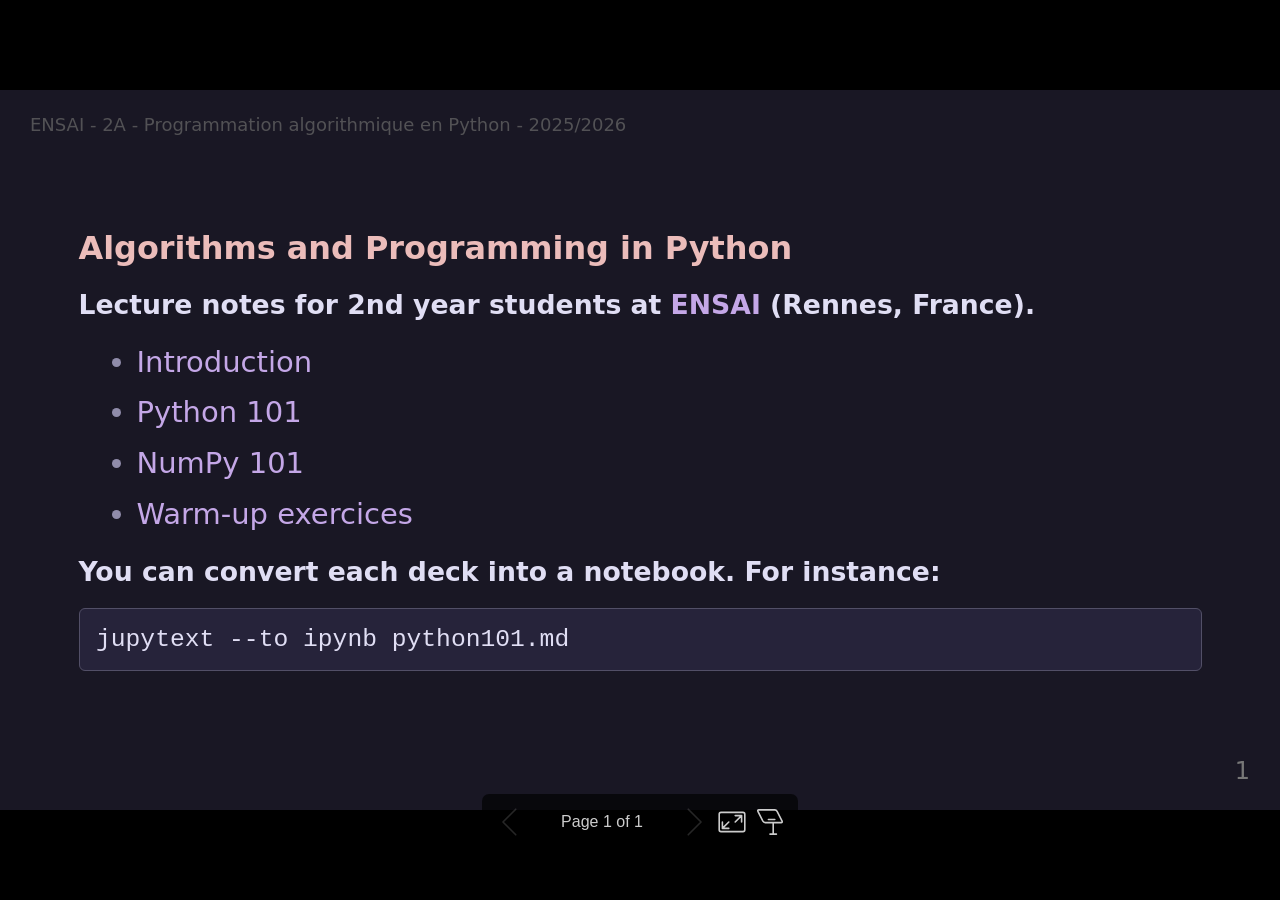
==== commit f81b73f3: "Deploying to gh-pages from @ bstaber/ensai-2a-prog-alg-ml@8606411d2122ef1a51565b3a73984ce621765cc3 🚀" ====
--- a/index.html
+++ b/index.html
@@ -17,7 +17,7 @@
 <li><a href="https://bstaber.github.io/ensai-2a-prog-alg-ml/docs/introduction">Introduction</a></li>
 <li><a href="https://bstaber.github.io/ensai-2a-prog-alg-ml/docs/python101">Python 101</a></li>
 <li><a href="https://bstaber.github.io/ensai-2a-prog-alg-ml/docs/numpy101">NumPy 101</a></li>
-<li><a href="https://bstaber.github.io/ensai-2a-prog-alg-ml/docs/linear_regression">Linear regression</a></li>
+<li><a href="https://bstaber.github.io/ensai-2a-prog-alg-ml/docs/linear_regression">Warm-up exercices</a></li>
 </ul>
 <p>You can convert each deck into a notebook. For instance:</p>
 <pre is="marp-pre" data-auto-scaling="downscale-only"><code class="language-bash">jupytext --to ipynb python101.md
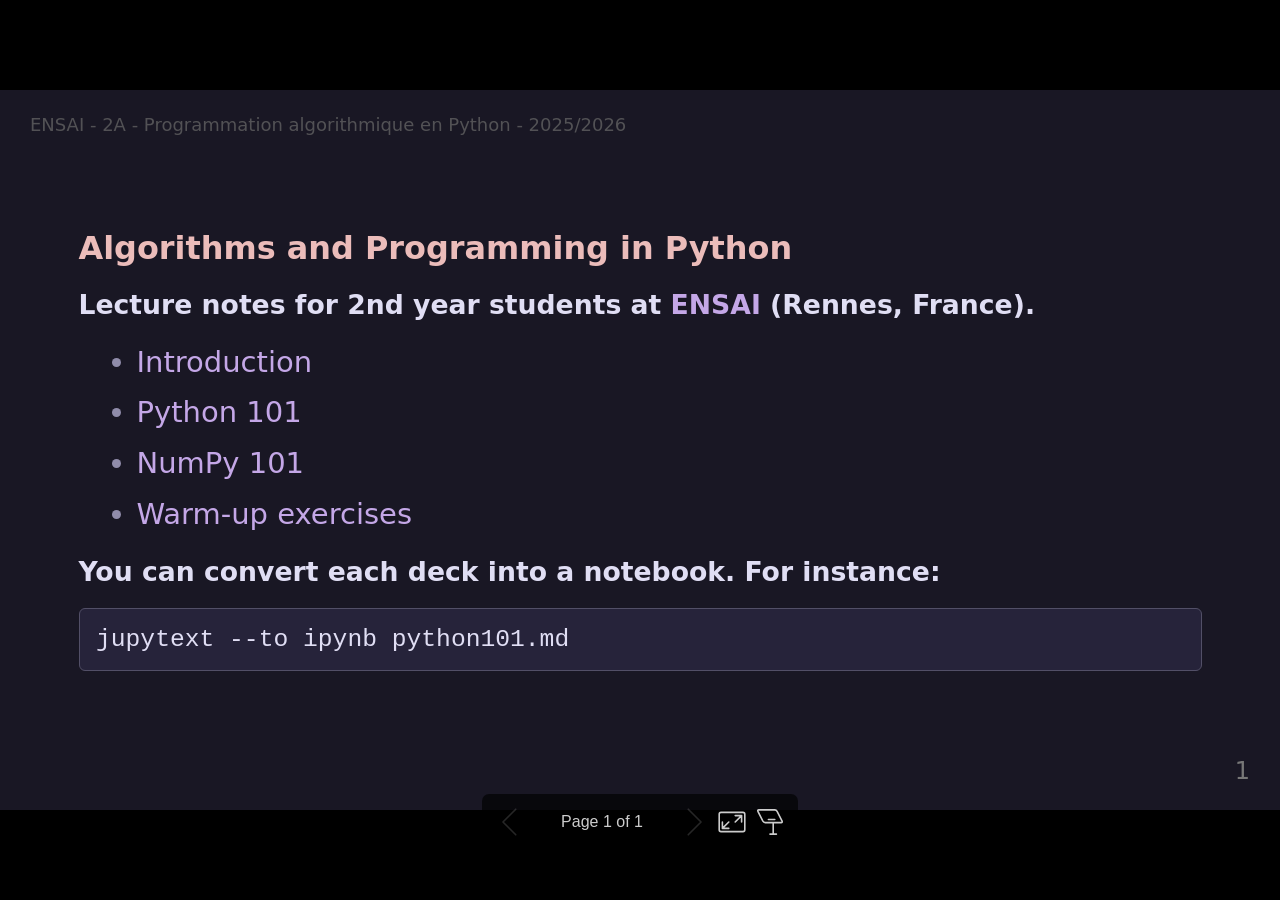
==== commit 6f808074: "Deploying to gh-pages from @ bstaber/ensai-2a-prog-alg-ml@4b45a98c6ec3a071215cddfd147657c2d62656ac 🚀" ====
--- a/index.html
+++ b/index.html
@@ -17,7 +17,7 @@
 <li><a href="https://bstaber.github.io/ensai-2a-prog-alg-ml/docs/introduction">Introduction</a></li>
 <li><a href="https://bstaber.github.io/ensai-2a-prog-alg-ml/docs/python101">Python 101</a></li>
 <li><a href="https://bstaber.github.io/ensai-2a-prog-alg-ml/docs/numpy101">NumPy 101</a></li>
-<li><a href="https://bstaber.github.io/ensai-2a-prog-alg-ml/docs/linear_regression">Warm-up exercices</a></li>
+<li><a href="https://bstaber.github.io/ensai-2a-prog-alg-ml/docs/linear_regression">Warm-up exercises</a></li>
 </ul>
 <p>You can convert each deck into a notebook. For instance:</p>
 <pre is="marp-pre" data-auto-scaling="downscale-only"><code class="language-bash">jupytext --to ipynb python101.md
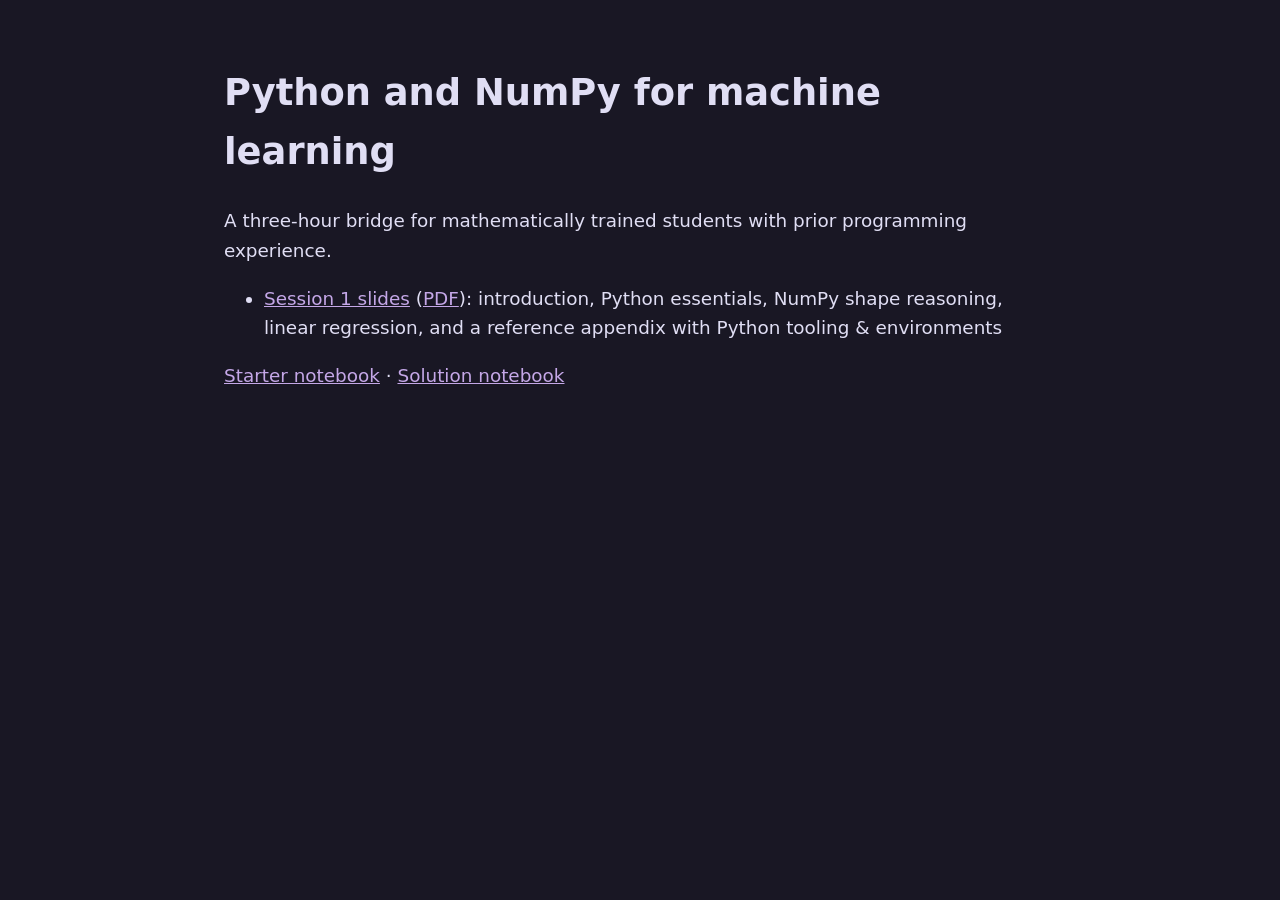
==== commit 1edbb041: "Deploying to gh-pages from @ bstaber/ensai-2a-prog-alg-ml@4e74ebb2d2981563c91f3dba1756dfbbb179a1c5 🚀" ====
--- a/index.html
+++ b/index.html
@@ -1,28 +1,17 @@
-<!DOCTYPE html><html lang="POSIX"><head><title>Algorithms and Programming in Python</title><meta property="og:title" content="Algorithms and Programming in Python"><meta charset="UTF-8"><meta name="viewport" content="width=device-width,height=device-height,initial-scale=1.0"><meta name="apple-mobile-web-app-capable" content="yes"><meta http-equiv="X-UA-Compatible" content="ie=edge"><meta property="og:type" content="website"><meta name="twitter:card" content="summary"><style>@media screen{body[data-bespoke-view=""] .bespoke-marp-parent>.bespoke-marp-osc>button,body[data-bespoke-view=next] .bespoke-marp-parent>.bespoke-marp-osc>button,body[data-bespoke-view=presenter] .bespoke-marp-presenter-container .bespoke-marp-presenter-info-container button,body[data-bespoke-view=presenter] .bespoke-marp-presenter-container .bespoke-marp-presenter-note-container button{appearance:none;background-color:initial;border:0;color:inherit;cursor:pointer;font-size:inherit;opacity:.8;outline:none;padding:0;transition:opacity .2s linear;-webkit-tap-highlight-color:transparent}body[data-bespoke-view=""] .bespoke-marp-parent>.bespoke-marp-osc>button:disabled,body[data-bespoke-view=next] .bespoke-marp-parent>.bespoke-marp-osc>button:disabled,body[data-bespoke-view=presenter] .bespoke-marp-presenter-container .bespoke-marp-presenter-info-container button:disabled,body[data-bespoke-view=presenter] .bespoke-marp-presenter-container .bespoke-marp-presenter-note-container button:disabled{cursor:not-allowed;opacity:.15!important}body[data-bespoke-view=""] .bespoke-marp-parent>.bespoke-marp-osc>button:hover,body[data-bespoke-view=next] .bespoke-marp-parent>.bespoke-marp-osc>button:hover,body[data-bespoke-view=presenter] .bespoke-marp-presenter-container .bespoke-marp-presenter-info-container button:hover,body[data-bespoke-view=presenter] .bespoke-marp-presenter-container .bespoke-marp-presenter-note-container button:hover{opacity:1}body[data-bespoke-view=""] .bespoke-marp-parent>.bespoke-marp-osc>button:hover:active,body[data-bespoke-view=next] .bespoke-marp-parent>.bespoke-marp-osc>button:hover:active,body[data-bespoke-view=presenter] .bespoke-marp-presenter-container .bespoke-marp-presenter-info-container button:hover:active,body[data-bespoke-view=presenter] .bespoke-marp-presenter-container .bespoke-marp-presenter-note-container button:hover:active{opacity:.6}body[data-bespoke-view=""] .bespoke-marp-parent>.bespoke-marp-osc>button:hover:not(:disabled),body[data-bespoke-view=next] .bespoke-marp-parent>.bespoke-marp-osc>button:hover:not(:disabled),body[data-bespoke-view=presenter] .bespoke-marp-presenter-container .bespoke-marp-presenter-info-container button:hover:not(:disabled),body[data-bespoke-view=presenter] .bespoke-marp-presenter-container .bespoke-marp-presenter-note-container button:hover:not(:disabled){transition:none}body[data-bespoke-view=""] .bespoke-marp-parent>.bespoke-marp-osc>button[data-bespoke-marp-osc=prev],body[data-bespoke-view=next] .bespoke-marp-parent>.bespoke-marp-osc>button[data-bespoke-marp-osc=prev],body[data-bespoke-view=presenter] .bespoke-marp-presenter-container .bespoke-marp-presenter-info-container button.bespoke-marp-presenter-info-page-prev{background:#0000 url("[data-uri]") no-repeat 50%;background-size:contain;overflow:hidden;text-indent:100%;white-space:nowrap}body[data-bespoke-view=""] .bespoke-marp-parent>.bespoke-marp-osc>button[data-bespoke-marp-osc=next],body[data-bespoke-view=next] .bespoke-marp-parent>.bespoke-marp-osc>button[data-bespoke-marp-osc=next],body[data-bespoke-view=presenter] .bespoke-marp-presenter-container .bespoke-marp-presenter-info-container button.bespoke-marp-presenter-info-page-next{background:#0000 url("[data-uri]") no-repeat 50%;background-size:contain;overflow:hidden;text-indent:100%;white-space:nowrap}body[data-bespoke-view=""] .bespoke-marp-parent>.bespoke-marp-osc>button[data-bespoke-marp-osc=fullscreen],body[data-bespoke-view=next] .bespoke-marp-parent>.bespoke-marp-osc>button[data-bespoke-marp-osc=fullscreen]{background:#0000 url("[data-uri]") no-repeat 50%;background-size:contain;overflow:hidden;text-indent:100%;white-space:nowrap}body[data-bespoke-view=""] .bespoke-marp-parent>.bespoke-marp-osc>button.exit[data-bespoke-marp-osc=fullscreen],body[data-bespoke-view=next] .bespoke-marp-parent>.bespoke-marp-osc>button.exit[data-bespoke-marp-osc=fullscreen]{background-image:url("[data-uri]")}body[data-bespoke-view=""] .bespoke-marp-parent>.bespoke-marp-osc>button[data-bespoke-marp-osc=presenter],body[data-bespoke-view=next] .bespoke-marp-parent>.bespoke-marp-osc>button[data-bespoke-marp-osc=presenter]{background:#0000 url("[data-uri]") no-repeat 50%;background-size:contain;overflow:hidden;text-indent:100%;white-space:nowrap}body[data-bespoke-view=presenter] .bespoke-marp-presenter-container .bespoke-marp-presenter-note-container button.bespoke-marp-presenter-note-bigger{background:#0000 url("[data-uri]") no-repeat 50%;background-size:contain;overflow:hidden;text-indent:100%;white-space:nowrap}body[data-bespoke-view=presenter] .bespoke-marp-presenter-container .bespoke-marp-presenter-note-container button.bespoke-marp-presenter-note-smaller{background:#0000 url("[data-uri]") no-repeat 50%;background-size:contain;overflow:hidden;text-indent:100%;white-space:nowrap}}@keyframes __bespoke_marp_transition_reduced_outgoing__{0%{opacity:1}to{opacity:0}}@keyframes __bespoke_marp_transition_reduced_incoming__{0%{mix-blend-mode:plus-lighter;opacity:0}to{mix-blend-mode:plus-lighter;opacity:1}}.bespoke-marp-note,.bespoke-marp-osc,.bespoke-progress-parent{display:none;transition:none}@media screen{::view-transition-group(*){animation-duration:var(--marp-bespoke-transition-animation-duration,.5s);animation-timing-function:ease}::view-transition-new(*),::view-transition-old(*){animation-delay:0s;animation-direction:var(--marp-bespoke-transition-animation-direction,normal);animation-duration:var(--marp-bespoke-transition-animation-duration,.5s);animation-fill-mode:both;animation-name:var(--marp-bespoke-transition-animation-name,var(--marp-bespoke-transition-animation-name-fallback,__bespoke_marp_transition_no_animation__));mix-blend-mode:normal}::view-transition-old(*){--marp-bespoke-transition-animation-name-fallback:__bespoke_marp_transition_reduced_outgoing__;animation-timing-function:ease}::view-transition-new(*){--marp-bespoke-transition-animation-name-fallback:__bespoke_marp_transition_reduced_incoming__;animation-timing-function:ease}::view-transition-new(root),::view-transition-old(root){animation-timing-function:linear}::view-transition-new(__bespoke_marp_transition_osc__),::view-transition-old(__bespoke_marp_transition_osc__){animation-duration:0s!important;animation-name:__bespoke_marp_transition_osc__!important}::view-transition-new(__bespoke_marp_transition_osc__){opacity:0!important}.bespoke-marp-transition-warming-up::view-transition-group(*),.bespoke-marp-transition-warming-up::view-transition-new(*),.bespoke-marp-transition-warming-up::view-transition-old(*){animation-play-state:paused!important}body,html{height:100%;margin:0}body{background:#000;overflow:hidden}svg.bespoke-marp-slide{content-visibility:hidden;opacity:0;pointer-events:none;z-index:-1}svg.bespoke-marp-slide:not(.bespoke-marp-active) *{view-transition-name:none!important}svg.bespoke-marp-slide.bespoke-marp-active{content-visibility:visible;opacity:1;pointer-events:auto;z-index:0}svg.bespoke-marp-slide.bespoke-marp-active.bespoke-marp-active-ready *{animation-name:__bespoke_marp__!important}@supports not (content-visibility:hidden){svg.bespoke-marp-slide[data-bespoke-marp-load=hideable]{display:none}svg.bespoke-marp-slide[data-bespoke-marp-load=hideable].bespoke-marp-active{display:block}}}@media screen and (prefers-reduced-motion:reduce){svg.bespoke-marp-slide *{view-transition-name:none!important}}@media screen{[data-bespoke-marp-fragment=inactive]{visibility:hidden}body[data-bespoke-view=""] .bespoke-marp-parent,body[data-bespoke-view=next] .bespoke-marp-parent{inset:0;position:absolute}body[data-bespoke-view=""] .bespoke-marp-parent>.bespoke-marp-osc,body[data-bespoke-view=next] .bespoke-marp-parent>.bespoke-marp-osc{background:#000000a6;border-radius:7px;bottom:50px;color:#fff;contain:paint;display:block;font-family:Helvetica,Arial,sans-serif;font-size:16px;left:50%;line-height:0;opacity:1;padding:12px;position:absolute;touch-action:manipulation;transform:translateX(-50%);transition:opacity .2s linear;-webkit-user-select:none;user-select:none;white-space:nowrap;will-change:transform;z-index:1;view-transition-name:__bespoke_marp_transition_osc__}body[data-bespoke-view=""] .bespoke-marp-parent>.bespoke-marp-osc>*,body[data-bespoke-view=next] .bespoke-marp-parent>.bespoke-marp-osc>*{margin-left:6px}body[data-bespoke-view=""] .bespoke-marp-parent>.bespoke-marp-osc>:first-child,body[data-bespoke-view=next] .bespoke-marp-parent>.bespoke-marp-osc>:first-child{margin-left:0}body[data-bespoke-view=""] .bespoke-marp-parent>.bespoke-marp-osc>span,body[data-bespoke-view=next] .bespoke-marp-parent>.bespoke-marp-osc>span{opacity:.8}body[data-bespoke-view=""] .bespoke-marp-parent>.bespoke-marp-osc>span[data-bespoke-marp-osc=page],body[data-bespoke-view=next] .bespoke-marp-parent>.bespoke-marp-osc>span[data-bespoke-marp-osc=page]{display:inline-block;min-width:140px;text-align:center}body[data-bespoke-view=""] .bespoke-marp-parent>.bespoke-marp-osc>button[data-bespoke-marp-osc=fullscreen],body[data-bespoke-view=""] .bespoke-marp-parent>.bespoke-marp-osc>button[data-bespoke-marp-osc=next],body[data-bespoke-view=""] .bespoke-marp-parent>.bespoke-marp-osc>button[data-bespoke-marp-osc=presenter],body[data-bespoke-view=""] .bespoke-marp-parent>.bespoke-marp-osc>button[data-bespoke-marp-osc=prev],body[data-bespoke-view=next] .bespoke-marp-parent>.bespoke-marp-osc>button[data-bespoke-marp-osc=fullscreen],body[data-bespoke-view=next] .bespoke-marp-parent>.bespoke-marp-osc>button[data-bespoke-marp-osc=next],body[data-bespoke-view=next] .bespoke-marp-parent>.bespoke-marp-osc>button[data-bespoke-marp-osc=presenter],body[data-bespoke-view=next] .bespoke-marp-parent>.bespoke-marp-osc>button[data-bespoke-marp-osc=prev]{height:32px;line-height:32px;width:32px}body[data-bespoke-view=""] .bespoke-marp-parent.bespoke-marp-inactive,body[data-bespoke-view=next] .bespoke-marp-parent.bespoke-marp-inactive{cursor:none}body[data-bespoke-view=""] .bespoke-marp-parent.bespoke-marp-inactive>.bespoke-marp-osc,body[data-bespoke-view=next] .bespoke-marp-parent.bespoke-marp-inactive>.bespoke-marp-osc{opacity:0;pointer-events:none}body[data-bespoke-view=""] svg.bespoke-marp-slide,body[data-bespoke-view=next] svg.bespoke-marp-slide{height:100%;left:0;position:absolute;top:0;width:100%}body[data-bespoke-view=""] .bespoke-progress-parent{background:#222;display:flex;height:5px;width:100%}body[data-bespoke-view=""] .bespoke-progress-parent+.bespoke-marp-parent{top:5px}body[data-bespoke-view=""] .bespoke-progress-parent .bespoke-progress-bar{background:#0288d1;flex:0 0 0;transition:flex-basis .2s cubic-bezier(0,1,1,1)}body[data-bespoke-view=next]{background:#0000}body[data-bespoke-view=presenter]{background:#161616}body[data-bespoke-view=presenter] .bespoke-marp-presenter-container{display:grid;font-family:Helvetica,Arial,sans-serif;grid-template:"current dragbar next" minmax(140px,1fr) "current dragbar note" 2fr "info    dragbar note" 3em;grid-template-columns:minmax(3px,var(--bespoke-marp-presenter-split-ratio,66%)) 0 minmax(3px,1fr);height:100%;left:0;position:absolute;top:0;width:100%}body[data-bespoke-view=presenter] .bespoke-marp-presenter-container .bespoke-marp-parent{grid-area:current;overflow:hidden;position:relative}body[data-bespoke-view=presenter] .bespoke-marp-presenter-container .bespoke-marp-parent svg.bespoke-marp-slide{height:calc(100% - 40px);left:20px;pointer-events:none;position:absolute;top:20px;-webkit-user-select:none;user-select:none;width:calc(100% - 40px)}body[data-bespoke-view=presenter] .bespoke-marp-presenter-container .bespoke-marp-parent svg.bespoke-marp-slide.bespoke-marp-active{filter:drop-shadow(0 3px 10px rgba(0,0,0,.5))}body[data-bespoke-view=presenter] .bespoke-marp-presenter-container .bespoke-marp-presenter-dragbar-container{background:#0288d1;cursor:col-resize;grid-area:dragbar;margin-left:-3px;opacity:0;position:relative;transition:opacity .4s linear .1s;width:6px;z-index:10}body[data-bespoke-view=presenter] .bespoke-marp-presenter-container .bespoke-marp-presenter-dragbar-container:hover{opacity:1}body[data-bespoke-view=presenter] .bespoke-marp-presenter-container .bespoke-marp-presenter-dragbar-container.active{opacity:1;transition-delay:0s}body[data-bespoke-view=presenter] .bespoke-marp-presenter-container .bespoke-marp-presenter-next-container{background:#222;cursor:pointer;display:none;grid-area:next;overflow:hidden;position:relative}body[data-bespoke-view=presenter] .bespoke-marp-presenter-container .bespoke-marp-presenter-next-container.active{display:block}body[data-bespoke-view=presenter] .bespoke-marp-presenter-container .bespoke-marp-presenter-next-container iframe.bespoke-marp-presenter-next{background:#0000;border:0;display:block;filter:drop-shadow(0 3px 10px rgba(0,0,0,.5));height:calc(100% - 40px);left:20px;pointer-events:none;position:absolute;top:20px;-webkit-user-select:none;user-select:none;width:calc(100% - 40px)}body[data-bespoke-view=presenter] .bespoke-marp-presenter-container .bespoke-marp-presenter-note-container{background:#222;color:#eee;grid-area:note;position:relative;z-index:1}body[data-bespoke-view=presenter] .bespoke-marp-presenter-container .bespoke-marp-presenter-note-container button{height:1.5em;line-height:1.5em;width:1.5em}body[data-bespoke-view=presenter] .bespoke-marp-presenter-container .bespoke-marp-presenter-note-container .bespoke-marp-presenter-note-wrapper{display:block;inset:0;position:absolute}body[data-bespoke-view=presenter] .bespoke-marp-presenter-container .bespoke-marp-presenter-note-container .bespoke-marp-presenter-note-buttons{background:#000000a6;border-radius:4px;bottom:0;display:flex;gap:4px;margin:12px;opacity:0;padding:6px;pointer-events:none;position:absolute;right:0;transition:opacity .2s linear}body[data-bespoke-view=presenter] .bespoke-marp-presenter-container .bespoke-marp-presenter-note-container .bespoke-marp-presenter-note-buttons:focus-within,body[data-bespoke-view=presenter] .bespoke-marp-presenter-container .bespoke-marp-presenter-note-container .bespoke-marp-presenter-note-wrapper:focus-within+.bespoke-marp-presenter-note-buttons,body[data-bespoke-view=presenter] .bespoke-marp-presenter-container .bespoke-marp-presenter-note-container:hover .bespoke-marp-presenter-note-buttons{opacity:1;pointer-events:auto}body[data-bespoke-view=presenter] .bespoke-marp-presenter-container .bespoke-marp-presenter-note-container .bespoke-marp-note{box-sizing:border-box;font-size:calc(1.1em*var(--bespoke-marp-note-font-scale, 1));height:calc(100% - 40px);margin:20px;overflow:auto;padding-right:3px;white-space:pre-wrap;width:calc(100% - 40px);word-wrap:break-word;scrollbar-color:#eeeeee80 #0000;scrollbar-width:thin}body[data-bespoke-view=presenter] .bespoke-marp-presenter-container .bespoke-marp-presenter-note-container .bespoke-marp-note::-webkit-scrollbar{width:6px}body[data-bespoke-view=presenter] .bespoke-marp-presenter-container .bespoke-marp-presenter-note-container .bespoke-marp-note::-webkit-scrollbar-track{background:#0000}body[data-bespoke-view=presenter] .bespoke-marp-presenter-container .bespoke-marp-presenter-note-container .bespoke-marp-note::-webkit-scrollbar-thumb{background:#eeeeee80;border-radius:6px}body[data-bespoke-view=presenter] .bespoke-marp-presenter-container .bespoke-marp-presenter-note-container .bespoke-marp-note:empty{pointer-events:none}body[data-bespoke-view=presenter] .bespoke-marp-presenter-container .bespoke-marp-presenter-note-container .bespoke-marp-note.active{display:block}body[data-bespoke-view=presenter] .bespoke-marp-presenter-container .bespoke-marp-presenter-note-container .bespoke-marp-note p:first-child{margin-top:0}body[data-bespoke-view=presenter] .bespoke-marp-presenter-container .bespoke-marp-presenter-note-container .bespoke-marp-note p:last-child{margin-bottom:0}body[data-bespoke-view=presenter] .bespoke-marp-presenter-container .bespoke-marp-presenter-info-container{align-items:center;box-sizing:border-box;color:#eee;display:flex;flex-wrap:nowrap;grid-area:info;justify-content:center;overflow:hidden;padding:0 10px}body[data-bespoke-view=presenter] .bespoke-marp-presenter-container .bespoke-marp-presenter-info-container .bespoke-marp-presenter-info-page,body[data-bespoke-view=presenter] .bespoke-marp-presenter-container .bespoke-marp-presenter-info-container .bespoke-marp-presenter-info-time,body[data-bespoke-view=presenter] .bespoke-marp-presenter-container .bespoke-marp-presenter-info-container .bespoke-marp-presenter-info-timer{box-sizing:border-box;display:block;padding:0 10px;white-space:nowrap;width:100%}body[data-bespoke-view=presenter] .bespoke-marp-presenter-container .bespoke-marp-presenter-info-container button{height:1.5em;line-height:1.5em;width:1.5em}body[data-bespoke-view=presenter] .bespoke-marp-presenter-container .bespoke-marp-presenter-info-container .bespoke-marp-presenter-info-page{order:2;text-align:center}body[data-bespoke-view=presenter] .bespoke-marp-presenter-container .bespoke-marp-presenter-info-container .bespoke-marp-presenter-info-page .bespoke-marp-presenter-info-page-text{display:inline-block;min-width:120px;text-align:center}body[data-bespoke-view=presenter] .bespoke-marp-presenter-container .bespoke-marp-presenter-info-container .bespoke-marp-presenter-info-time{color:#999;order:1;text-align:left}body[data-bespoke-view=presenter] .bespoke-marp-presenter-container .bespoke-marp-presenter-info-container .bespoke-marp-presenter-info-timer{color:#999;order:3;text-align:right}body[data-bespoke-view=presenter] .bespoke-marp-presenter-container .bespoke-marp-presenter-info-container .bespoke-marp-presenter-info-timer:hover{cursor:pointer}}@media print{.bespoke-marp-presenter-info-container,.bespoke-marp-presenter-next-container,.bespoke-marp-presenter-note-container{display:none}}</style><style>@import "schema";@import "structure";div#\:\$p > svg > foreignObject > section{width:1280px;height:720px;box-sizing:border-box;overflow:hidden;position:relative;scroll-snap-align:center center;-webkit-text-size-adjust:100%;text-size-adjust:100%}div#\:\$p > svg > foreignObject > section::after{bottom:0;content:attr(data-marpit-pagination);padding:inherit;pointer-events:none;position:absolute;right:0}div#\:\$p > svg > foreignObject > section:not([data-marpit-pagination])::after{display:none}div#\:\$p > svg > foreignObject > section :is(h1, marp-h1){font-size:2em;margin-block:0.67em}div#\:\$p > svg > foreignObject > section video::-webkit-media-controls{will-change:transform}@page {size:1280px 720px;margin:0}@media print{html, body{background-color:#fff;margin:0;page-break-inside:avoid;break-inside:avoid-page}div#\:\$p > svg > foreignObject > section{page-break-before:always;break-before:page}div#\:\$p > svg > foreignObject > section, div#\:\$p > svg > foreignObject > section *{-webkit-print-color-adjust:exact!important;animation-delay:0s!important;animation-duration:0s!important;color-adjust:exact!important;print-color-adjust:exact!important;transition:none!important}div#\:\$p > svg[data-marpit-svg]{display:block;height:100vh;width:100vw}}/*!
- * Marp default theme.
- *
- * @theme default
- * @author Yuki Hattori
- *
- * @auto-scaling true
- * @size 16:9 1280px 720px
- * @size 4:3 960px 720px
- */div#\:\$p > svg > foreignObject > section{--base-size-4:calc(var(--marpit-root-font-size, 1rem) * 0.25);--base-size-8:calc(var(--marpit-root-font-size, 1rem) * 0.5);--base-size-16:calc(var(--marpit-root-font-size, 1rem) * 1);--base-size-24:calc(var(--marpit-root-font-size, 1rem) * 1.5);--base-size-40:calc(var(--marpit-root-font-size, 1rem) * 2.5);--base-text-weight-normal:400;--base-text-weight-medium:500;--base-text-weight-semibold:600;--fontStack-monospace:ui-monospace, SFMono-Regular, SF Mono, Menlo, Consolas, Liberation Mono, monospace;--fgColor-accent:Highlight;}div#\:\$p > svg > foreignObject > section [data-theme=light],div#\:\$p > svg > foreignObject > section{color-scheme:light;--focus-outlineColor:#0969da;--fgColor-default:#1f2328;--fgColor-muted:#59636e;--fgColor-accent:#0969da;--fgColor-success:#1a7f37;--fgColor-attention:#9a6700;--fgColor-danger:#d1242f;--fgColor-done:#8250df;--bgColor-default:#fff;--bgColor-muted:#f6f8fa;--bgColor-neutral-muted:#818b981f;--bgColor-attention-muted:#fff8c5;--borderColor-default:#d1d9e0;--borderColor-muted:#d1d9e0b3;--borderColor-neutral-muted:#d1d9e0b3;--borderColor-accent-emphasis:#0969da;--borderColor-success-emphasis:#1a7f37;--borderColor-attention-emphasis:#9a6700;--borderColor-danger-emphasis:#cf222e;--borderColor-done-emphasis:#8250df;--color-prettylights-syntax-comment:#59636e;--color-prettylights-syntax-constant:#0550ae;--color-prettylights-syntax-constant-other-reference-link:#0a3069;--color-prettylights-syntax-entity:#6639ba;--color-prettylights-syntax-storage-modifier-import:#1f2328;--color-prettylights-syntax-entity-tag:#0550ae;--color-prettylights-syntax-keyword:#cf222e;--color-prettylights-syntax-string:#0a3069;--color-prettylights-syntax-variable:#953800;--color-prettylights-syntax-brackethighlighter-unmatched:#82071e;--color-prettylights-syntax-brackethighlighter-angle:#59636e;--color-prettylights-syntax-invalid-illegal-text:#f6f8fa;--color-prettylights-syntax-invalid-illegal-bg:#82071e;--color-prettylights-syntax-carriage-return-text:#f6f8fa;--color-prettylights-syntax-carriage-return-bg:#cf222e;--color-prettylights-syntax-string-regexp:#116329;--color-prettylights-syntax-markup-list:#3b2300;--color-prettylights-syntax-markup-heading:#0550ae;--color-prettylights-syntax-markup-italic:#1f2328;--color-prettylights-syntax-markup-bold:#1f2328;--color-prettylights-syntax-markup-deleted-text:#82071e;--color-prettylights-syntax-markup-deleted-bg:#ffebe9;--color-prettylights-syntax-markup-inserted-text:#116329;--color-prettylights-syntax-markup-inserted-bg:#dafbe1;--color-prettylights-syntax-markup-changed-text:#953800;--color-prettylights-syntax-markup-changed-bg:#ffd8b5;--color-prettylights-syntax-markup-ignored-text:#d1d9e0;--color-prettylights-syntax-markup-ignored-bg:#0550ae;--color-prettylights-syntax-meta-diff-range:#8250df;--color-prettylights-syntax-sublimelinter-gutter-mark:#818b98;}div#\:\$p > svg > foreignObject > section [data-theme=dark],div#\:\$p > svg > foreignObject > section:where(.invert){color-scheme:dark;--focus-outlineColor:#1f6feb;--fgColor-default:#f0f6fc;--fgColor-muted:#9198a1;--fgColor-accent:#4493f8;--fgColor-success:#3fb950;--fgColor-attention:#d29922;--fgColor-danger:#f85149;--fgColor-done:#ab7df8;--bgColor-default:#0d1117;--bgColor-muted:#151b23;--bgColor-neutral-muted:#656c7633;--bgColor-attention-muted:#bb800926;--borderColor-default:#3d444d;--borderColor-muted:#3d444db3;--borderColor-neutral-muted:#3d444db3;--borderColor-accent-emphasis:#1f6feb;--borderColor-success-emphasis:#238636;--borderColor-attention-emphasis:#9e6a03;--borderColor-danger-emphasis:#da3633;--borderColor-done-emphasis:#8957e5;--color-prettylights-syntax-comment:#9198a1;--color-prettylights-syntax-constant:#79c0ff;--color-prettylights-syntax-constant-other-reference-link:#a5d6ff;--color-prettylights-syntax-entity:#d2a8ff;--color-prettylights-syntax-storage-modifier-import:#f0f6fc;--color-prettylights-syntax-entity-tag:#7ee787;--color-prettylights-syntax-keyword:#ff7b72;--color-prettylights-syntax-string:#a5d6ff;--color-prettylights-syntax-variable:#ffa657;--color-prettylights-syntax-brackethighlighter-unmatched:#f85149;--color-prettylights-syntax-brackethighlighter-angle:#9198a1;--color-prettylights-syntax-invalid-illegal-text:#f0f6fc;--color-prettylights-syntax-invalid-illegal-bg:#8e1519;--color-prettylights-syntax-carriage-return-text:#f0f6fc;--color-prettylights-syntax-carriage-return-bg:#b62324;--color-prettylights-syntax-string-regexp:#7ee787;--color-prettylights-syntax-markup-list:#f2cc60;--color-prettylights-syntax-markup-heading:#1f6feb;--color-prettylights-syntax-markup-italic:#f0f6fc;--color-prettylights-syntax-markup-bold:#f0f6fc;--color-prettylights-syntax-markup-deleted-text:#ffdcd7;--color-prettylights-syntax-markup-deleted-bg:#67060c;--color-prettylights-syntax-markup-inserted-text:#aff5b4;--color-prettylights-syntax-markup-inserted-bg:#033a16;--color-prettylights-syntax-markup-changed-text:#ffdfb6;--color-prettylights-syntax-markup-changed-bg:#5a1e02;--color-prettylights-syntax-markup-ignored-text:#f0f6fc;--color-prettylights-syntax-markup-ignored-bg:#1158c7;--color-prettylights-syntax-meta-diff-range:#d2a8ff;--color-prettylights-syntax-sublimelinter-gutter-mark:#3d444d;}div#\:\$p > svg > foreignObject > section{-ms-text-size-adjust:100%;-webkit-text-size-adjust:100%;background-color:var(--bgColor-default);color:var(--fgColor-default);font-family:-apple-system,BlinkMacSystemFont,Segoe UI,Noto Sans,Helvetica,Arial,sans-serif,Apple Color Emoji,Segoe UI Emoji;font-size:16px;line-height:1.5;margin:0;word-wrap:break-word}div#\:\$p > svg > foreignObject > section{--marpit-root-font-size:16px;}div#\:\$p > svg > foreignObject > section :is(h1, marp-h1):hover .anchor .octicon-link:before,div#\:\$p > svg > foreignObject > section :is(h2, marp-h2):hover .anchor .octicon-link:before,div#\:\$p > svg > foreignObject > section :is(h3, marp-h3):hover .anchor .octicon-link:before,div#\:\$p > svg > foreignObject > section :is(h4, marp-h4):hover .anchor .octicon-link:before,div#\:\$p > svg > foreignObject > section :is(h5, marp-h5):hover .anchor .octicon-link:before,div#\:\$p > svg > foreignObject > section :is(h6, marp-h6):hover .anchor .octicon-link:before{background-color:currentColor;content:" ";display:inline-block;height:16px;-webkit-mask-image:url('data:image/svg+xml;charset=utf-8,<svg xmlns="http://www.w3.org/2000/svg" aria-hidden="true" viewBox="0 0 16 16"><path fill-rule="evenodd" d="M7.775 3.275a.75.75 0 0 0 1.06 1.06l1.25-1.25a2 2 0 1 1 2.83 2.83l-2.5 2.5a2 2 0 0 1-2.83 0 .75.75 0 0 0-1.06 1.06 3.5 3.5 0 0 0 4.95 0l2.5-2.5a3.5 3.5 0 0 0-4.95-4.95zm-4.69 9.64a2 2 0 0 1 0-2.83l2.5-2.5a2 2 0 0 1 2.83 0 .75.75 0 0 0 1.06-1.06 3.5 3.5 0 0 0-4.95 0l-2.5 2.5a3.5 3.5 0 0 0 4.95 4.95l1.25-1.25a.75.75 0 0 0-1.06-1.06l-1.25 1.25a2 2 0 0 1-2.83 0"/></svg>');mask-image:url('data:image/svg+xml;charset=utf-8,<svg xmlns="http://www.w3.org/2000/svg" aria-hidden="true" viewBox="0 0 16 16"><path fill-rule="evenodd" d="M7.775 3.275a.75.75 0 0 0 1.06 1.06l1.25-1.25a2 2 0 1 1 2.83 2.83l-2.5 2.5a2 2 0 0 1-2.83 0 .75.75 0 0 0-1.06 1.06 3.5 3.5 0 0 0 4.95 0l2.5-2.5a3.5 3.5 0 0 0-4.95-4.95zm-4.69 9.64a2 2 0 0 1 0-2.83l2.5-2.5a2 2 0 0 1 2.83 0 .75.75 0 0 0 1.06-1.06 3.5 3.5 0 0 0-4.95 0l-2.5 2.5a3.5 3.5 0 0 0 4.95 4.95l1.25-1.25a.75.75 0 0 0-1.06-1.06l-1.25 1.25a2 2 0 0 1-2.83 0"/></svg>');width:16px}div#\:\$p > svg > foreignObject > section details,div#\:\$p > svg > foreignObject > section figcaption,div#\:\$p > svg > foreignObject > section figure{display:block}div#\:\$p > svg > foreignObject > section summary{display:list-item}div#\:\$p > svg > foreignObject > section [hidden]{display:none!important}div#\:\$p > svg > foreignObject > section a{background-color:transparent;color:var(--fgColor-accent);text-decoration:none}div#\:\$p > svg > foreignObject > section abbr[title]{border-bottom:none;-webkit-text-decoration:underline dotted;text-decoration:underline dotted}div#\:\$p > svg > foreignObject > section b,div#\:\$p > svg > foreignObject > section strong{font-weight:var(--base-text-weight-semibold, 600)}div#\:\$p > svg > foreignObject > section dfn{font-style:italic}div#\:\$p > svg > foreignObject > section :is(h1, marp-h1){border-bottom:1px solid var(--borderColor-muted);font-size:2em;font-weight:var(--base-text-weight-semibold, 600);margin:.67em 0;padding-bottom:.3em}div#\:\$p > svg > foreignObject > section mark{background-color:var(--bgColor-attention-muted);color:var(--fgColor-default)}div#\:\$p > svg > foreignObject > section small{font-size:90%}div#\:\$p > svg > foreignObject > section sub,div#\:\$p > svg > foreignObject > section sup{font-size:75%;line-height:0;position:relative;vertical-align:baseline}div#\:\$p > svg > foreignObject > section sub{bottom:-.25em}div#\:\$p > svg > foreignObject > section sup{top:-.5em}div#\:\$p > svg > foreignObject > section img{border-style:none;box-sizing:content-box;max-width:100%}div#\:\$p > svg > foreignObject > section code,div#\:\$p > svg > foreignObject > section kbd,div#\:\$p > svg > foreignObject > section :is(pre, marp-pre),div#\:\$p > svg > foreignObject > section samp{font-family:monospace;font-size:1em}div#\:\$p > svg > foreignObject > section figure{margin:1em var(--base-size-40)}div#\:\$p > svg > foreignObject > section hr{background:transparent;background-color:var(--borderColor-default);border:0;box-sizing:content-box;height:.25em;margin:var(--base-size-24) 0;overflow:hidden;padding:0}div#\:\$p > svg > foreignObject > section input{font:inherit;font-family:inherit;font-size:inherit;line-height:inherit;margin:0;overflow:visible}div#\:\$p > svg > foreignObject > section [type=button],div#\:\$p > svg > foreignObject > section [type=reset],div#\:\$p > svg > foreignObject > section [type=submit]{-webkit-appearance:button;-moz-appearance:button;appearance:button}div#\:\$p > svg > foreignObject > section [type=checkbox],div#\:\$p > svg > foreignObject > section [type=radio]{box-sizing:border-box;padding:0}div#\:\$p > svg > foreignObject > section [type=number]::-webkit-inner-spin-button,div#\:\$p > svg > foreignObject > section [type=number]::-webkit-outer-spin-button{height:auto}div#\:\$p > svg > foreignObject > section [type=search]::-webkit-search-cancel-button,div#\:\$p > svg > foreignObject > section [type=search]::-webkit-search-decoration{-webkit-appearance:none;appearance:none}div#\:\$p > svg > foreignObject > section ::-webkit-input-placeholder{color:inherit;opacity:.54}div#\:\$p > svg > foreignObject > section ::-webkit-file-upload-button{-webkit-appearance:button;appearance:button;font:inherit}div#\:\$p > svg > foreignObject > section a:hover{text-decoration:underline}div#\:\$p > svg > foreignObject > section ::-moz-placeholder{color:var(--fgColor-muted);opacity:1}div#\:\$p > svg > foreignObject > section ::placeholder{color:var(--fgColor-muted);opacity:1}div#\:\$p > svg > foreignObject > section hr:after,div#\:\$p > svg > foreignObject > section hr:before{content:"";display:table}div#\:\$p > svg > foreignObject > section hr:after{clear:both}div#\:\$p > svg > foreignObject > section table{border-collapse:collapse;border-spacing:0;display:block;font-variant:tabular-nums;max-width:100%;overflow:auto;width:-moz-max-content;width:max-content}div#\:\$p > svg > foreignObject > section td,div#\:\$p > svg > foreignObject > section th{padding:0}div#\:\$p > svg > foreignObject > section details summary{cursor:pointer}div#\:\$p > svg > foreignObject > section [role=button]:focus,div#\:\$p > svg > foreignObject > section a:focus,div#\:\$p > svg > foreignObject > section input[type=checkbox]:focus,div#\:\$p > svg > foreignObject > section input[type=radio]:focus{box-shadow:none;outline:2px solid var(--focus-outlineColor);outline-offset:-2px}div#\:\$p > svg > foreignObject > section [role=button]:focus:not(:focus-visible),div#\:\$p > svg > foreignObject > section a:focus:not(:focus-visible),div#\:\$p > svg > foreignObject > section input[type=checkbox]:focus:not(:focus-visible),div#\:\$p > svg > foreignObject > section input[type=radio]:focus:not(:focus-visible){outline:1px solid transparent}div#\:\$p > svg > foreignObject > section [role=button]:focus-visible,div#\:\$p > svg > foreignObject > section a:focus-visible,div#\:\$p > svg > foreignObject > section input[type=checkbox]:focus-visible,div#\:\$p > svg > foreignObject > section input[type=radio]:focus-visible{box-shadow:none;outline:2px solid var(--focus-outlineColor);outline-offset:-2px}div#\:\$p > svg > foreignObject > section a:not([class]):focus,div#\:\$p > svg > foreignObject > section a:not([class]):focus-visible,div#\:\$p > svg > foreignObject > section input[type=checkbox]:focus,div#\:\$p > svg > foreignObject > section input[type=checkbox]:focus-visible,div#\:\$p > svg > foreignObject > section input[type=radio]:focus,div#\:\$p > svg > foreignObject > section input[type=radio]:focus-visible{outline-offset:0}div#\:\$p > svg > foreignObject > section kbd{background-color:var(--bgColor-muted);border-bottom-color:var(--borderColor-neutral-muted);border:1px solid var(--borderColor-neutral-muted);border-radius:6px;box-shadow:inset 0 -1px 0 var(--borderColor-neutral-muted);color:var(--fgColor-default);display:inline-block;font:11px var(--fontStack-monospace, ui-monospace, SFMono-Regular, SF Mono, Menlo, Consolas, Liberation Mono, monospace);line-height:10px;padding:var(--base-size-4);vertical-align:middle}div#\:\$p > svg > foreignObject > section :is(h1, marp-h1),div#\:\$p > svg > foreignObject > section :is(h2, marp-h2),div#\:\$p > svg > foreignObject > section :is(h3, marp-h3),div#\:\$p > svg > foreignObject > section :is(h4, marp-h4),div#\:\$p > svg > foreignObject > section :is(h5, marp-h5),div#\:\$p > svg > foreignObject > section :is(h6, marp-h6){font-weight:var(--base-text-weight-semibold, 600);line-height:1.25;margin-bottom:var(--base-size-16);margin-top:var(--base-size-24)}div#\:\$p > svg > foreignObject > section :is(h2, marp-h2){border-bottom:1px solid var(--borderColor-muted);font-size:1.5em;padding-bottom:.3em}div#\:\$p > svg > foreignObject > section :is(h2, marp-h2),div#\:\$p > svg > foreignObject > section :is(h3, marp-h3){font-weight:var(--base-text-weight-semibold, 600)}div#\:\$p > svg > foreignObject > section :is(h3, marp-h3){font-size:1.25em}div#\:\$p > svg > foreignObject > section :is(h4, marp-h4){font-size:1em}div#\:\$p > svg > foreignObject > section :is(h4, marp-h4),div#\:\$p > svg > foreignObject > section :is(h5, marp-h5){font-weight:var(--base-text-weight-semibold, 600)}div#\:\$p > svg > foreignObject > section :is(h5, marp-h5){font-size:.875em}div#\:\$p > svg > foreignObject > section :is(h6, marp-h6){color:var(--fgColor-muted);font-size:.85em;font-weight:var(--base-text-weight-semibold, 600)}div#\:\$p > svg > foreignObject > section p{margin-bottom:10px;margin-top:0}div#\:\$p > svg > foreignObject > section blockquote{border-left:.25em solid var(--borderColor-default);color:var(--fgColor-muted);margin:0;padding:0 1em}div#\:\$p > svg > foreignObject > section ol,div#\:\$p > svg > foreignObject > section ul{margin-bottom:0;margin-top:0;padding-left:2em}div#\:\$p > svg > foreignObject > section ol ol,div#\:\$p > svg > foreignObject > section ul ol{list-style-type:lower-roman}div#\:\$p > svg > foreignObject > section ol ol ol,div#\:\$p > svg > foreignObject > section ol ul ol,div#\:\$p > svg > foreignObject > section ul ol ol,div#\:\$p > svg > foreignObject > section ul ul ol{list-style-type:lower-alpha}div#\:\$p > svg > foreignObject > section dd{margin-left:0}div#\:\$p > svg > foreignObject > section code,div#\:\$p > svg > foreignObject > section :is(pre, marp-pre),div#\:\$p > svg > foreignObject > section samp,div#\:\$p > svg > foreignObject > section tt{font-family:var(--fontStack-monospace, ui-monospace, SFMono-Regular, SF Mono, Menlo, Consolas, Liberation Mono, monospace);font-size:12px}div#\:\$p > svg > foreignObject > section :is(pre, marp-pre){margin-bottom:0;margin-top:0;word-wrap:normal}div#\:\$p > svg > foreignObject > section .octicon{display:inline-block;overflow:visible!important;vertical-align:text-bottom;fill:currentColor}div#\:\$p > svg > foreignObject > section input::-webkit-inner-spin-button,div#\:\$p > svg > foreignObject > section input::-webkit-outer-spin-button{-webkit-appearance:none;appearance:none;margin:0}div#\:\$p > svg > foreignObject > section .mr-2{margin-right:var(--base-size-8, 8px)!important}div#\:\$p > svg > foreignObject > section:after,div#\:\$p > svg > foreignObject > section:before{display:table}div#\:\$p > svg > foreignObject > section:after{clear:both}div#\:\$p > svg > foreignObject > section>:first-child{margin-top:0!important}div#\:\$p > svg > foreignObject > section>:last-child{margin-bottom:0!important}div#\:\$p > svg > foreignObject > section a:not([href]){color:inherit;text-decoration:none}div#\:\$p > svg > foreignObject > section .absent{color:var(--fgColor-danger)}div#\:\$p > svg > foreignObject > section .anchor{float:left;line-height:1;margin-left:-20px;padding-right:var(--base-size-4)}div#\:\$p > svg > foreignObject > section .anchor:focus{outline:none}div#\:\$p > svg > foreignObject > section blockquote,div#\:\$p > svg > foreignObject > section details,div#\:\$p > svg > foreignObject > section dl,div#\:\$p > svg > foreignObject > section ol,div#\:\$p > svg > foreignObject > section p,div#\:\$p > svg > foreignObject > section :is(pre, marp-pre),div#\:\$p > svg > foreignObject > section table,div#\:\$p > svg > foreignObject > section ul{margin-bottom:var(--base-size-16);margin-top:0}div#\:\$p > svg > foreignObject > section blockquote>:first-child{margin-top:0}div#\:\$p > svg > foreignObject > section blockquote>:last-child{margin-bottom:0}div#\:\$p > svg > foreignObject > section :is(h1, marp-h1) .octicon-link,div#\:\$p > svg > foreignObject > section :is(h2, marp-h2) .octicon-link,div#\:\$p > svg > foreignObject > section :is(h3, marp-h3) .octicon-link,div#\:\$p > svg > foreignObject > section :is(h4, marp-h4) .octicon-link,div#\:\$p > svg > foreignObject > section :is(h5, marp-h5) .octicon-link,div#\:\$p > svg > foreignObject > section :is(h6, marp-h6) .octicon-link{color:var(--fgColor-default);vertical-align:middle;visibility:hidden}div#\:\$p > svg > foreignObject > section :is(h1, marp-h1):hover .anchor,div#\:\$p > svg > foreignObject > section :is(h2, marp-h2):hover .anchor,div#\:\$p > svg > foreignObject > section :is(h3, marp-h3):hover .anchor,div#\:\$p > svg > foreignObject > section :is(h4, marp-h4):hover .anchor,div#\:\$p > svg > foreignObject > section :is(h5, marp-h5):hover .anchor,div#\:\$p > svg > foreignObject > section :is(h6, marp-h6):hover .anchor{text-decoration:none}div#\:\$p > svg > foreignObject > section :is(h1, marp-h1):hover .anchor .octicon-link,div#\:\$p > svg > foreignObject > section :is(h2, marp-h2):hover .anchor .octicon-link,div#\:\$p > svg > foreignObject > section :is(h3, marp-h3):hover .anchor .octicon-link,div#\:\$p > svg > foreignObject > section :is(h4, marp-h4):hover .anchor .octicon-link,div#\:\$p > svg > foreignObject > section :is(h5, marp-h5):hover .anchor .octicon-link,div#\:\$p > svg > foreignObject > section :is(h6, marp-h6):hover .anchor .octicon-link{visibility:visible}div#\:\$p > svg > foreignObject > section :is(h1, marp-h1) code,div#\:\$p > svg > foreignObject > section :is(h1, marp-h1) tt,div#\:\$p > svg > foreignObject > section :is(h2, marp-h2) code,div#\:\$p > svg > foreignObject > section :is(h2, marp-h2) tt,div#\:\$p > svg > foreignObject > section :is(h3, marp-h3) code,div#\:\$p > svg > foreignObject > section :is(h3, marp-h3) tt,div#\:\$p > svg > foreignObject > section :is(h4, marp-h4) code,div#\:\$p > svg > foreignObject > section :is(h4, marp-h4) tt,div#\:\$p > svg > foreignObject > section :is(h5, marp-h5) code,div#\:\$p > svg > foreignObject > section :is(h5, marp-h5) tt,div#\:\$p > svg > foreignObject > section :is(h6, marp-h6) code,div#\:\$p > svg > foreignObject > section :is(h6, marp-h6) tt{font-size:inherit;padding:0 .2em}div#\:\$p > svg > foreignObject > section summary :is(h1, marp-h1),div#\:\$p > svg > foreignObject > section summary :is(h2, marp-h2),div#\:\$p > svg > foreignObject > section summary :is(h3, marp-h3),div#\:\$p > svg > foreignObject > section summary :is(h4, marp-h4),div#\:\$p > svg > foreignObject > section summary :is(h5, marp-h5),div#\:\$p > svg > foreignObject > section summary :is(h6, marp-h6){display:inline-block}div#\:\$p > svg > foreignObject > section summary :is(h1, marp-h1) .anchor,div#\:\$p > svg > foreignObject > section summary :is(h2, marp-h2) .anchor,div#\:\$p > svg > foreignObject > section summary :is(h3, marp-h3) .anchor,div#\:\$p > svg > foreignObject > section summary :is(h4, marp-h4) .anchor,div#\:\$p > svg > foreignObject > section summary :is(h5, marp-h5) .anchor,div#\:\$p > svg > foreignObject > section summary :is(h6, marp-h6) .anchor{margin-left:-40px}div#\:\$p > svg > foreignObject > section summary :is(h1, marp-h1),div#\:\$p > svg > foreignObject > section summary :is(h2, marp-h2){border-bottom:0;padding-bottom:0}div#\:\$p > svg > foreignObject > section ol.no-list,div#\:\$p > svg > foreignObject > section ul.no-list{list-style-type:none;padding:0}div#\:\$p > svg > foreignObject > section ol[type="a s"]{list-style-type:lower-alpha}div#\:\$p > svg > foreignObject > section ol[type="A s"]{list-style-type:upper-alpha}div#\:\$p > svg > foreignObject > section ol[type="i s"]{list-style-type:lower-roman}div#\:\$p > svg > foreignObject > section ol[type="I s"]{list-style-type:upper-roman}div#\:\$p > svg > foreignObject > section div>ol:not([type]),div#\:\$p > svg > foreignObject > section ol[type="1"]{list-style-type:decimal}div#\:\$p > svg > foreignObject > section ol ol,div#\:\$p > svg > foreignObject > section ol ul,div#\:\$p > svg > foreignObject > section ul ol,div#\:\$p > svg > foreignObject > section ul ul{margin-bottom:0;margin-top:0}div#\:\$p > svg > foreignObject > section li>p{margin-top:var(--base-size-16)}div#\:\$p > svg > foreignObject > section li+li{margin-top:.25em}div#\:\$p > svg > foreignObject > section dl{padding:0}div#\:\$p > svg > foreignObject > section dl dt{font-size:1em;font-style:italic;font-weight:var(--base-text-weight-semibold, 600);margin-top:var(--base-size-16);padding:0}div#\:\$p > svg > foreignObject > section dl dd{margin-bottom:var(--base-size-16);padding:0 var(--base-size-16)}div#\:\$p > svg > foreignObject > section table th{font-weight:var(--base-text-weight-semibold, 600)}div#\:\$p > svg > foreignObject > section table td,div#\:\$p > svg > foreignObject > section table th{border:1px solid var(--borderColor-default);padding:6px 13px}div#\:\$p > svg > foreignObject > section table td>:last-child{margin-bottom:0}div#\:\$p > svg > foreignObject > section table tr{background-color:var(--bgColor-default);border-top:1px solid var(--borderColor-muted)}div#\:\$p > svg > foreignObject > section table tr:nth-child(2n){background-color:var(--bgColor-muted)}div#\:\$p > svg > foreignObject > section table img{background-color:transparent}div#\:\$p > svg > foreignObject > section img[align=right]{padding-left:20px}div#\:\$p > svg > foreignObject > section img[align=left]{padding-right:20px}div#\:\$p > svg > foreignObject > section .emoji{background-color:transparent;max-width:none;vertical-align:text-top}div#\:\$p > svg > foreignObject > section :is(span, marp-span).frame,div#\:\$p > svg > foreignObject > section :is(span, marp-span).frame>:is(span, marp-span){display:block;overflow:hidden}div#\:\$p > svg > foreignObject > section :is(span, marp-span).frame>:is(span, marp-span){border:1px solid var(--borderColor-default);float:left;margin:13px 0 0;padding:7px;width:auto}div#\:\$p > svg > foreignObject > section :is(span, marp-span).frame :is(span, marp-span) img{display:block;float:left}div#\:\$p > svg > foreignObject > section :is(span, marp-span).frame :is(span, marp-span) :is(span, marp-span){clear:both;color:var(--fgColor-default);display:block;padding:5px 0 0}div#\:\$p > svg > foreignObject > section :is(span, marp-span).align-center{clear:both;display:block;overflow:hidden}div#\:\$p > svg > foreignObject > section :is(span, marp-span).align-center>:is(span, marp-span){display:block;margin:13px auto 0;overflow:hidden;text-align:center}div#\:\$p > svg > foreignObject > section :is(span, marp-span).align-center :is(span, marp-span) img{margin:0 auto;text-align:center}div#\:\$p > svg > foreignObject > section :is(span, marp-span).align-right{clear:both;display:block;overflow:hidden}div#\:\$p > svg > foreignObject > section :is(span, marp-span).align-right>:is(span, marp-span){display:block;margin:13px 0 0;overflow:hidden;text-align:right}div#\:\$p > svg > foreignObject > section :is(span, marp-span).align-right :is(span, marp-span) img{margin:0;text-align:right}div#\:\$p > svg > foreignObject > section :is(span, marp-span).float-left{display:block;float:left;margin-right:13px;overflow:hidden}div#\:\$p > svg > foreignObject > section :is(span, marp-span).float-left :is(span, marp-span){margin:13px 0 0}div#\:\$p > svg > foreignObject > section :is(span, marp-span).float-right{display:block;float:right;margin-left:13px;overflow:hidden}div#\:\$p > svg > foreignObject > section :is(span, marp-span).float-right>:is(span, marp-span){display:block;margin:13px auto 0;overflow:hidden;text-align:right}div#\:\$p > svg > foreignObject > section code,div#\:\$p > svg > foreignObject > section tt{background-color:var(--bgColor-neutral-muted);border-radius:6px;font-size:85%;margin:0;padding:.2em .4em;white-space:break-spaces}div#\:\$p > svg > foreignObject > section code br,div#\:\$p > svg > foreignObject > section tt br{display:none}div#\:\$p > svg > foreignObject > section del code{text-decoration:inherit}div#\:\$p > svg > foreignObject > section samp{font-size:85%}div#\:\$p > svg > foreignObject > section :is(pre, marp-pre) code{font-size:100%}div#\:\$p > svg > foreignObject > section :is(pre, marp-pre)>code{background:transparent;border:0;margin:0;padding:0;white-space:pre;word-break:normal}div#\:\$p > svg > foreignObject > section .highlight{margin-bottom:var(--base-size-16)}div#\:\$p > svg > foreignObject > section .highlight :is(pre, marp-pre){margin-bottom:0;word-break:normal}div#\:\$p > svg > foreignObject > section :is(pre, marp-pre){background-color:var(--bgColor-muted);border-radius:6px;color:var(--fgColor-default);font-size:85%;line-height:1.45;overflow:auto;padding:var(--base-size-16)}div#\:\$p > svg > foreignObject > section :is(pre, marp-pre) code,div#\:\$p > svg > foreignObject > section :is(pre, marp-pre) tt{display:inline;line-height:inherit;margin:0;max-width:auto;overflow:visible;padding:0;word-wrap:normal;background-color:transparent;border:0}div#\:\$p > svg > foreignObject > section .csv-data td,div#\:\$p > svg > foreignObject > section .csv-data th{font-size:12px;line-height:1;overflow:hidden;padding:5px;text-align:left;white-space:nowrap}div#\:\$p > svg > foreignObject > section .csv-data .blob-num{background:var(--bgColor-default);border:0;padding:10px var(--base-size-8) 9px;text-align:right}div#\:\$p > svg > foreignObject > section .csv-data tr{border-top:0}div#\:\$p > svg > foreignObject > section .csv-data th{background:var(--bgColor-muted);border-top:0;font-weight:var(--base-text-weight-semibold, 600)}div#\:\$p > svg > foreignObject > section [data-footnote-ref]:before{content:"["}div#\:\$p > svg > foreignObject > section [data-footnote-ref]:after{content:"]"}div#\:\$p > svg > foreignObject > section .footnotes{border-top:1px solid var(--borderColor-default);color:var(--fgColor-muted);font-size:12px}div#\:\$p > svg > foreignObject > section div#\:\$p > svg > foreignObject > section section.footnotes{--marpit-root-font-size:12px;}div#\:\$p > svg > foreignObject > section .footnotes ol,div#\:\$p > svg > foreignObject > section .footnotes ol ul{padding-left:var(--base-size-16)}div#\:\$p > svg > foreignObject > section .footnotes ol ul{display:inline-block;margin-top:var(--base-size-16)}div#\:\$p > svg > foreignObject > section .footnotes li{position:relative}div#\:\$p > svg > foreignObject > section .footnotes li:target:before{border:2px solid var(--borderColor-accent-emphasis);border-radius:6px;bottom:calc(var(--base-size-8)*-1);content:"";left:calc(var(--base-size-24)*-1);pointer-events:none;position:absolute;right:calc(var(--base-size-8)*-1);top:calc(var(--base-size-8)*-1)}div#\:\$p > svg > foreignObject > section .footnotes li:target{color:var(--fgColor-default)}div#\:\$p > svg > foreignObject > section .footnotes .data-footnote-backref g-emoji{font-family:monospace}div#\:\$p > svg > foreignObject > section body:has(:modal){padding-right:var(--dialog-scrollgutter)!important}div#\:\$p > svg > foreignObject > section .pl-c{color:var(--color-prettylights-syntax-comment)}div#\:\$p > svg > foreignObject > section .pl-c1,div#\:\$p > svg > foreignObject > section .pl-s .pl-v{color:var(--color-prettylights-syntax-constant)}div#\:\$p > svg > foreignObject > section .pl-e,div#\:\$p > svg > foreignObject > section .pl-en{color:var(--color-prettylights-syntax-entity)}div#\:\$p > svg > foreignObject > section .pl-s .pl-s1,div#\:\$p > svg > foreignObject > section .pl-smi{color:var(--color-prettylights-syntax-storage-modifier-import)}div#\:\$p > svg > foreignObject > section .pl-ent{color:var(--color-prettylights-syntax-entity-tag)}div#\:\$p > svg > foreignObject > section .pl-k{color:var(--color-prettylights-syntax-keyword)}div#\:\$p > svg > foreignObject > section .pl-pds,div#\:\$p > svg > foreignObject > section .pl-s,div#\:\$p > svg > foreignObject > section .pl-s .pl-pse .pl-s1,div#\:\$p > svg > foreignObject > section .pl-sr,div#\:\$p > svg > foreignObject > section .pl-sr .pl-cce,div#\:\$p > svg > foreignObject > section .pl-sr .pl-sra,div#\:\$p > svg > foreignObject > section .pl-sr .pl-sre{color:var(--color-prettylights-syntax-string)}div#\:\$p > svg > foreignObject > section .pl-smw,div#\:\$p > svg > foreignObject > section .pl-v{color:var(--color-prettylights-syntax-variable)}div#\:\$p > svg > foreignObject > section .pl-bu{color:var(--color-prettylights-syntax-brackethighlighter-unmatched)}div#\:\$p > svg > foreignObject > section .pl-ii{background-color:var(--color-prettylights-syntax-invalid-illegal-bg);color:var(--color-prettylights-syntax-invalid-illegal-text)}div#\:\$p > svg > foreignObject > section .pl-c2{background-color:var(--color-prettylights-syntax-carriage-return-bg);color:var(--color-prettylights-syntax-carriage-return-text)}div#\:\$p > svg > foreignObject > section .pl-sr .pl-cce{color:var(--color-prettylights-syntax-string-regexp);font-weight:700}div#\:\$p > svg > foreignObject > section .pl-ml{color:var(--color-prettylights-syntax-markup-list)}div#\:\$p > svg > foreignObject > section .pl-mh,div#\:\$p > svg > foreignObject > section .pl-mh .pl-en,div#\:\$p > svg > foreignObject > section .pl-ms{color:var(--color-prettylights-syntax-markup-heading);font-weight:700}div#\:\$p > svg > foreignObject > section .pl-mi{color:var(--color-prettylights-syntax-markup-italic);font-style:italic}div#\:\$p > svg > foreignObject > section .pl-mb{color:var(--color-prettylights-syntax-markup-bold);font-weight:700}div#\:\$p > svg > foreignObject > section .pl-md{background-color:var(--color-prettylights-syntax-markup-deleted-bg);color:var(--color-prettylights-syntax-markup-deleted-text)}div#\:\$p > svg > foreignObject > section .pl-mi1{background-color:var(--color-prettylights-syntax-markup-inserted-bg);color:var(--color-prettylights-syntax-markup-inserted-text)}div#\:\$p > svg > foreignObject > section .pl-mc{background-color:var(--color-prettylights-syntax-markup-changed-bg);color:var(--color-prettylights-syntax-markup-changed-text)}div#\:\$p > svg > foreignObject > section .pl-mi2{background-color:var(--color-prettylights-syntax-markup-ignored-bg);color:var(--color-prettylights-syntax-markup-ignored-text)}div#\:\$p > svg > foreignObject > section .pl-mdr{color:var(--color-prettylights-syntax-meta-diff-range);font-weight:700}div#\:\$p > svg > foreignObject > section .pl-ba{color:var(--color-prettylights-syntax-brackethighlighter-angle)}div#\:\$p > svg > foreignObject > section .pl-sg{color:var(--color-prettylights-syntax-sublimelinter-gutter-mark)}div#\:\$p > svg > foreignObject > section .pl-corl{color:var(--color-prettylights-syntax-constant-other-reference-link);text-decoration:underline}div#\:\$p > svg > foreignObject > section [role=button]:focus:not(:focus-visible),div#\:\$p > svg > foreignObject > section [role=tabpanel][tabindex="0"]:focus:not(:focus-visible),div#\:\$p > svg > foreignObject > section a:focus:not(:focus-visible),div#\:\$p > svg > foreignObject > section button:focus:not(:focus-visible),div#\:\$p > svg > foreignObject > section summary:focus:not(:focus-visible){box-shadow:none;outline:none}div#\:\$p > svg > foreignObject > section [tabindex="0"]:focus:not(:focus-visible),div#\:\$p > svg > foreignObject > section details-dialog:focus:not(:focus-visible){outline:none}div#\:\$p > svg > foreignObject > section g-emoji{display:inline-block;font-family:Apple Color Emoji,Segoe UI Emoji,Segoe UI Symbol;font-size:1em;font-style:normal!important;font-weight:var(--base-text-weight-normal, 400);line-height:1;min-width:1ch;vertical-align:-.075em}div#\:\$p > svg > foreignObject > section g-emoji img{height:1em;width:1em}div#\:\$p > svg > foreignObject > section .task-list-item{list-style-type:none}div#\:\$p > svg > foreignObject > section .task-list-item label{font-weight:var(--base-text-weight-normal, 400)}div#\:\$p > svg > foreignObject > section .task-list-item.enabled label{cursor:pointer}div#\:\$p > svg > foreignObject > section .task-list-item+.task-list-item{margin-top:var(--base-size-4)}div#\:\$p > svg > foreignObject > section .task-list-item .handle{display:none}div#\:\$p > svg > foreignObject > section .task-list-item-checkbox{margin:0 .2em .25em -1.4em;vertical-align:middle}div#\:\$p > svg > foreignObject > section ul:dir(rtl) .task-list-item-checkbox{margin:0 -1.6em .25em .2em}div#\:\$p > svg > foreignObject > section ol:dir(rtl) .task-list-item-checkbox{margin:0 -1.6em .25em .2em}div#\:\$p > svg > foreignObject > section .contains-task-list:focus-within .task-list-item-convert-container,div#\:\$p > svg > foreignObject > section .contains-task-list:hover .task-list-item-convert-container{display:block;height:24px;overflow:visible;width:auto;clip:auto}div#\:\$p > svg > foreignObject > section ::-webkit-calendar-picker-indicator{filter:invert(50%)}div#\:\$p > svg > foreignObject > section .markdown-alert{border-left:.25em solid var(--borderColor-default);color:inherit;margin-bottom:var(--base-size-16);padding:var(--base-size-8) var(--base-size-16)}div#\:\$p > svg > foreignObject > section .markdown-alert>:first-child{margin-top:0}div#\:\$p > svg > foreignObject > section .markdown-alert>:last-child{margin-bottom:0}div#\:\$p > svg > foreignObject > section .markdown-alert .markdown-alert-title{align-items:center;display:flex;font-weight:var(--base-text-weight-medium, 500);line-height:1}div#\:\$p > svg > foreignObject > section .markdown-alert.markdown-alert-note{border-left-color:var(--borderColor-accent-emphasis)}div#\:\$p > svg > foreignObject > section .markdown-alert.markdown-alert-note .markdown-alert-title{color:var(--fgColor-accent)}div#\:\$p > svg > foreignObject > section .markdown-alert.markdown-alert-important{border-left-color:var(--borderColor-done-emphasis)}div#\:\$p > svg > foreignObject > section .markdown-alert.markdown-alert-important .markdown-alert-title{color:var(--fgColor-done)}div#\:\$p > svg > foreignObject > section .markdown-alert.markdown-alert-warning{border-left-color:var(--borderColor-attention-emphasis)}div#\:\$p > svg > foreignObject > section .markdown-alert.markdown-alert-warning .markdown-alert-title{color:var(--fgColor-attention)}div#\:\$p > svg > foreignObject > section .markdown-alert.markdown-alert-tip{border-left-color:var(--borderColor-success-emphasis)}div#\:\$p > svg > foreignObject > section .markdown-alert.markdown-alert-tip .markdown-alert-title{color:var(--fgColor-success)}div#\:\$p > svg > foreignObject > section .markdown-alert.markdown-alert-caution{border-left-color:var(--borderColor-danger-emphasis)}div#\:\$p > svg > foreignObject > section .markdown-alert.markdown-alert-caution .markdown-alert-title{color:var(--fgColor-danger)}div#\:\$p > svg > foreignObject > section>:first-child>.heading-element:first-child{margin-top:0!important}div#\:\$p > svg > foreignObject > section .highlight :is(pre, marp-pre):has(+.zeroclipboard-container){min-height:52px}div#\:\$p > svg > foreignObject > section :is(h1, marp-h1){color:var(--h1-color);font-size:1.6em}div#\:\$p > svg > foreignObject > section :is(h1, marp-h1),div#\:\$p > svg > foreignObject > section :is(h2, marp-h2){border-bottom:none}div#\:\$p > svg > foreignObject > section :is(h2, marp-h2){font-size:1.3em}div#\:\$p > svg > foreignObject > section :is(h3, marp-h3){font-size:1.1em}div#\:\$p > svg > foreignObject > section :is(h4, marp-h4){font-size:1.05em}div#\:\$p > svg > foreignObject > section :is(h5, marp-h5){font-size:1em}div#\:\$p > svg > foreignObject > section :is(h6, marp-h6){font-size:.9em}div#\:\$p > svg > foreignObject > section :is(h1, marp-h1) strong,div#\:\$p > svg > foreignObject > section :is(h2, marp-h2) strong,div#\:\$p > svg > foreignObject > section :is(h3, marp-h3) strong,div#\:\$p > svg > foreignObject > section :is(h4, marp-h4) strong,div#\:\$p > svg > foreignObject > section :is(h5, marp-h5) strong,div#\:\$p > svg > foreignObject > section :is(h6, marp-h6) strong{color:var(--heading-strong-color);font-weight:inherit}div#\:\$p > svg > foreignObject > section :is(h1, marp-h1)::part(auto-scaling),div#\:\$p > svg > foreignObject > section :is(h2, marp-h2)::part(auto-scaling),div#\:\$p > svg > foreignObject > section :is(h3, marp-h3)::part(auto-scaling),div#\:\$p > svg > foreignObject > section :is(h4, marp-h4)::part(auto-scaling),div#\:\$p > svg > foreignObject > section :is(h5, marp-h5)::part(auto-scaling),div#\:\$p > svg > foreignObject > section :is(h6, marp-h6)::part(auto-scaling){max-height:563px}div#\:\$p > svg > foreignObject > section hr{height:0;padding-top:.25em}div#\:\$p > svg > foreignObject > section img{background-color:transparent}div#\:\$p > svg > foreignObject > section :is(pre, marp-pre){border:1px solid var(--borderColor-default);line-height:1.15;overflow:visible}div#\:\$p > svg > foreignObject > section :is(pre, marp-pre)::part(auto-scaling){max-height:529px}div#\:\$p > svg > foreignObject > section :is(pre, marp-pre) :where(.hljs){color:var(--color-prettylights-syntax-storage-modifier-import)}div#\:\$p > svg > foreignObject > section :is(pre, marp-pre) :where(.hljs-doctag),div#\:\$p > svg > foreignObject > section :is(pre, marp-pre) :where(.hljs-keyword),div#\:\$p > svg > foreignObject > section :is(pre, marp-pre) :where(.hljs-meta .hljs-keyword),div#\:\$p > svg > foreignObject > section :is(pre, marp-pre) :where(.hljs-template-tag),div#\:\$p > svg > foreignObject > section :is(pre, marp-pre) :where(.hljs-template-variable),div#\:\$p > svg > foreignObject > section :is(pre, marp-pre) :where(.hljs-type),div#\:\$p > svg > foreignObject > section :is(pre, marp-pre) :where(.hljs-variable.language_){color:var(--color-prettylights-syntax-keyword)}div#\:\$p > svg > foreignObject > section :is(pre, marp-pre) :where(.hljs-title),div#\:\$p > svg > foreignObject > section :is(pre, marp-pre) :where(.hljs-title.class_),div#\:\$p > svg > foreignObject > section :is(pre, marp-pre) :where(.hljs-title.class_.inherited__),div#\:\$p > svg > foreignObject > section :is(pre, marp-pre) :where(.hljs-title.function_){color:var(--color-prettylights-syntax-entity)}div#\:\$p > svg > foreignObject > section :is(pre, marp-pre) :where(.hljs-attr),div#\:\$p > svg > foreignObject > section :is(pre, marp-pre) :where(.hljs-attribute),div#\:\$p > svg > foreignObject > section :is(pre, marp-pre) :where(.hljs-literal),div#\:\$p > svg > foreignObject > section :is(pre, marp-pre) :where(.hljs-meta),div#\:\$p > svg > foreignObject > section :is(pre, marp-pre) :where(.hljs-number),div#\:\$p > svg > foreignObject > section :is(pre, marp-pre) :where(.hljs-operator),div#\:\$p > svg > foreignObject > section :is(pre, marp-pre) :where(.hljs-selector-attr),div#\:\$p > svg > foreignObject > section :is(pre, marp-pre) :where(.hljs-selector-class),div#\:\$p > svg > foreignObject > section :is(pre, marp-pre) :where(.hljs-selector-id),div#\:\$p > svg > foreignObject > section :is(pre, marp-pre) :where(.hljs-variable){color:var(--color-prettylights-syntax-constant)}div#\:\$p > svg > foreignObject > section :is(pre, marp-pre) :where(.hljs-meta .hljs-string),div#\:\$p > svg > foreignObject > section :is(pre, marp-pre) :where(.hljs-regexp),div#\:\$p > svg > foreignObject > section :is(pre, marp-pre) :where(.hljs-string){color:var(--color-prettylights-syntax-string)}div#\:\$p > svg > foreignObject > section :is(pre, marp-pre) :where(.hljs-built_in),div#\:\$p > svg > foreignObject > section :is(pre, marp-pre) :where(.hljs-symbol){color:var(--color-prettylights-syntax-variable)}div#\:\$p > svg > foreignObject > section :is(pre, marp-pre) :where(.hljs-code),div#\:\$p > svg > foreignObject > section :is(pre, marp-pre) :where(.hljs-comment),div#\:\$p > svg > foreignObject > section :is(pre, marp-pre) :where(.hljs-formula){color:var(--color-prettylights-syntax-comment)}div#\:\$p > svg > foreignObject > section :is(pre, marp-pre) :where(.hljs-name),div#\:\$p > svg > foreignObject > section :is(pre, marp-pre) :where(.hljs-quote),div#\:\$p > svg > foreignObject > section :is(pre, marp-pre) :where(.hljs-selector-pseudo),div#\:\$p > svg > foreignObject > section :is(pre, marp-pre) :where(.hljs-selector-tag){color:var(--color-prettylights-syntax-entity-tag)}div#\:\$p > svg > foreignObject > section :is(pre, marp-pre) :where(.hljs-subst){color:var(--color-prettylights-syntax-storage-modifier-import)}div#\:\$p > svg > foreignObject > section :is(pre, marp-pre) :where(.hljs-section){color:var(--color-prettylights-syntax-markup-heading);font-weight:700}div#\:\$p > svg > foreignObject > section :is(pre, marp-pre) :where(.hljs-bullet){color:var(--color-prettylights-syntax-markup-list)}div#\:\$p > svg > foreignObject > section :is(pre, marp-pre) :where(.hljs-emphasis){color:var(--color-prettylights-syntax-markup-italic);font-style:italic}div#\:\$p > svg > foreignObject > section :is(pre, marp-pre) :where(.hljs-strong){color:var(--color-prettylights-syntax-markup-bold);font-weight:700}div#\:\$p > svg > foreignObject > section :is(pre, marp-pre) :where(.hljs-addition){background-color:var(--color-prettylights-syntax-markup-inserted-bg);color:var(--color-prettylights-syntax-markup-inserted-text)}div#\:\$p > svg > foreignObject > section :is(pre, marp-pre) :where(.hljs-deletion){background-color:var(--color-prettylights-syntax-markup-deleted-bg);color:var(--color-prettylights-syntax-markup-deleted-text)}div#\:\$p > svg > foreignObject > section footer,div#\:\$p > svg > foreignObject > section header{color:var(--header-footer-color);font-size:18px;left:30px;margin:0;position:absolute}div#\:\$p > svg > foreignObject > section header{top:21px}div#\:\$p > svg > foreignObject > section footer{bottom:21px}div#\:\$p > svg > foreignObject > section{--h1-color:#246;--header-footer-color:hsla(0,0%,40%,.75);--heading-strong-color:#48c;--paginate-color:#777;--base-size-4:4px;--base-size-8:8px;--base-size-16:16px;--base-size-24:24px;--base-size-40:40px;align-items:stretch;display:block;flex-flow:column nowrap;font-size:29px;height:720px;padding:78.5px;place-content:safe center center;width:1280px}div#\:\$p > svg > foreignObject > section{--marpit-root-font-size:29px;}div#\:\$p > svg > foreignObject > section:where(.invert){--h1-color:#cee7ff;--header-footer-color:hsla(0,0%,60%,.75);--heading-strong-color:#7bf;--paginate-color:#999;}div#\:\$p > svg > foreignObject > section>:last-child,div#\:\$p > svg > foreignObject > section[data-footer]>:nth-last-child(2){margin-bottom:0}div#\:\$p > svg > foreignObject > section>:first-child,div#\:\$p > svg > foreignObject > section>header:first-child+*{margin-top:0}div#\:\$p > svg > foreignObject > section:after{bottom:21px;color:var(--paginate-color);font-size:24px;padding:0;position:absolute;right:30px}div#\:\$p > svg > foreignObject > section:after{--marpit-root-font-size:24px;}div#\:\$p > svg > foreignObject > section[data-color] :is(h1, marp-h1),div#\:\$p > svg > foreignObject > section[data-color] :is(h2, marp-h2),div#\:\$p > svg > foreignObject > section[data-color] :is(h3, marp-h3),div#\:\$p > svg > foreignObject > section[data-color] :is(h4, marp-h4),div#\:\$p > svg > foreignObject > section[data-color] :is(h5, marp-h5),div#\:\$p > svg > foreignObject > section[data-color] :is(h6, marp-h6){color:currentcolor}div#\:\$p > svg > foreignObject > :where(section){container-type:size}div#\:\$p > svg > foreignObject > section img[data-marp-twemoji]{background:transparent;height:1em;margin:0 .05em 0 .1em;vertical-align:-.1em;width:1em}div#\:\$p > svg > foreignObject > :where(section):not([\20 root]){--base: #191724;--surface: #1f1d2e;--overlay: #26233a;--muted: #6e6a86;--subtle: #908caa;--text: #e0def4;--love: #eb6f92;--gold: #f6c177;--rose: #ebbcba;--pine: #31748f;--foam: #9ccfd8;--iris: #c4a7e7;--highlight-low: #21202e;--highlight-muted: #403d52;--highlight-high: #524f67;font-family:Pier Sans, ui-sans-serif, system-ui, -apple-system, BlinkMacSystemFont, Segoe UI, Roboto, Helvetica Neue, Arial, Noto Sans, sans-serif, "Apple Color Emoji", "Segoe UI Emoji", Segoe UI Symbol, "Noto Color Emoji";font-weight:initial;background-color:var(--base)}div#\:\$p > svg > foreignObject > section :is(h1, marp-h1){color:var(--rose);padding-bottom:2mm;margin-bottom:12mm}div#\:\$p > svg > foreignObject > section :is(h2, marp-h2){color:var(--rose)}div#\:\$p > svg > foreignObject > section :is(h3, marp-h3){color:var(--rose)}div#\:\$p > svg > foreignObject > section :is(h4, marp-h4){color:var(--rose)}div#\:\$p > svg > foreignObject > section :is(h5, marp-h5){color:var(--rose)}div#\:\$p > svg > foreignObject > section :is(h6, marp-h6){color:var(--rose)}div#\:\$p > svg > foreignObject > section a{color:var(--iris)}div#\:\$p > svg > foreignObject > section p{font-size:20pt;font-weight:600;color:var(--text)}div#\:\$p > svg > foreignObject > section code{color:var(--text);background-color:var(--highlight-muted)}div#\:\$p > svg > foreignObject > section text{color:var(--text)}div#\:\$p > svg > foreignObject > section ul{color:var(--subtle)}div#\:\$p > svg > foreignObject > section li{color:var(--subtle)}div#\:\$p > svg > foreignObject > section img{background-color:var(--highlight-low)}div#\:\$p > svg > foreignObject > section strong{color:var(--text);font-weight:inherit;font-weight:800}div#\:\$p > svg > foreignObject > section mjx-container{color:var(--text)}div#\:\$p > svg > foreignObject > section marp-pre{background-color:var(--overlay);border-color:var(--highlight-high)}div#\:\$p > svg > foreignObject > section .hljs-comment{color:var(--muted)}div#\:\$p > svg > foreignObject > section .hljs-attr{color:var(--foam)}div#\:\$p > svg > foreignObject > section .hljs-punctuation{color:var(--subtle)}div#\:\$p > svg > foreignObject > section .hljs-string{color:var(--gold)}div#\:\$p > svg > foreignObject > section .hljs-title{color:var(--foam)}div#\:\$p > svg > foreignObject > section .hljs-keyword{color:var(--pine)}div#\:\$p > svg > foreignObject > section .hljs-variable{color:var(--text)}div#\:\$p > svg > foreignObject > section .hljs-literal{color:var(--rose)}div#\:\$p > svg > foreignObject > section .hljs-type{color:var(--love)}div#\:\$p > svg > foreignObject > section .hljs-number{color:var(--gold)}div#\:\$p > svg > foreignObject > section .hljs-built_in{color:var(--love)}div#\:\$p > svg > foreignObject > section .hljs-params{color:var(--iris)}div#\:\$p > svg > foreignObject > section .hljs-symbol{color:var(--foam)}div#\:\$p > svg > foreignObject > section .hljs-meta{color:var(--subtle)}div#\:\$p > svg > foreignObject > section{width:1280px;height:720px}div#\:\$p > svg > foreignObject > section[data-marpit-advanced-background="background"]{columns:initial!important;display:block!important;padding:0!important}div#\:\$p > svg > foreignObject > section[data-marpit-advanced-background="background"]::before, div#\:\$p > svg > foreignObject > section[data-marpit-advanced-background="background"]::after, div#\:\$p > svg > foreignObject > section[data-marpit-advanced-background="content"]::before, div#\:\$p > svg > foreignObject > section[data-marpit-advanced-background="content"]::after{display:none!important}div#\:\$p > svg > foreignObject > section[data-marpit-advanced-background="background"] > div[data-marpit-advanced-background-container]{all:initial;display:flex;flex-direction:row;height:100%;overflow:hidden;width:100%}div#\:\$p > svg > foreignObject > section[data-marpit-advanced-background="background"] > div[data-marpit-advanced-background-container][data-marpit-advanced-background-direction="vertical"]{flex-direction:column}div#\:\$p > svg > foreignObject > section[data-marpit-advanced-background="background"][data-marpit-advanced-background-split] > div[data-marpit-advanced-background-container]{width:var(--marpit-advanced-background-split, 50%)}div#\:\$p > svg > foreignObject > section[data-marpit-advanced-background="background"][data-marpit-advanced-background-split="right"] > div[data-marpit-advanced-background-container]{margin-left:calc(100% - var(--marpit-advanced-background-split, 50%))}div#\:\$p > svg > foreignObject > section[data-marpit-advanced-background="background"] > div[data-marpit-advanced-background-container] > figure{all:initial;background-position:center;background-repeat:no-repeat;background-size:cover;flex:auto;margin:0}div#\:\$p > svg > foreignObject > section[data-marpit-advanced-background="background"] > div[data-marpit-advanced-background-container] > figure > figcaption{position:absolute;border:0;clip:rect(0, 0, 0, 0);height:1px;margin:-1px;overflow:hidden;padding:0;white-space:nowrap;width:1px}div#\:\$p > svg > foreignObject > section[data-marpit-advanced-background="content"], div#\:\$p > svg > foreignObject > section[data-marpit-advanced-background="pseudo"]{background:transparent!important}div#\:\$p > svg > foreignObject > section[data-marpit-advanced-background="pseudo"], div#\:\$p > svg[data-marpit-svg] > foreignObject[data-marpit-advanced-background="pseudo"]{pointer-events:none!important}div#\:\$p > svg > foreignObject > section[data-marpit-advanced-background-split]{width:100%;height:100%}
-</style></head><body><div class="bespoke-marp-osc"><button data-bespoke-marp-osc="prev" tabindex="-1" title="Previous slide">Previous slide</button><span data-bespoke-marp-osc="page"></span><button data-bespoke-marp-osc="next" tabindex="-1" title="Next slide">Next slide</button><button data-bespoke-marp-osc="fullscreen" tabindex="-1" title="Toggle fullscreen (f)">Toggle fullscreen</button><button data-bespoke-marp-osc="presenter" tabindex="-1" title="Open presenter view (p)">Open presenter view</button></div><div id=":$p"><svg data-marpit-svg="" viewBox="0 0 1280 720"><foreignObject width="1280" height="720"><section id="1" data-class="lead" data-paginate="true" data-header="ENSAI - 2A - Programmation algorithmique en Python - 2025/2026" data-theme="rose-pine" lang="POSIX" class="lead" data-marpit-pagination="1" style="--class:lead;--paginate:true;--header:ENSAI - 2A - Programmation algorithmique en Python - 2025/2026;--theme:rose-pine;" data-marpit-pagination-total="1" data-size="16:9">
-<header>ENSAI - 2A - Programmation algorithmique en Python - 2025/2026</header>
-
-<h3 id="algorithms-and-programming-in-python">Algorithms and Programming in Python</h3>
-<p>Lecture notes for 2nd year students at <a href="https://ensai.fr/">ENSAI</a> (Rennes, France).</p>
-<ul>
-<li><a href="https://bstaber.github.io/ensai-2a-prog-alg-ml/docs/introduction">Introduction</a></li>
-<li><a href="https://bstaber.github.io/ensai-2a-prog-alg-ml/docs/python101">Python 101</a></li>
-<li><a href="https://bstaber.github.io/ensai-2a-prog-alg-ml/docs/numpy101">NumPy 101</a></li>
-<li><a href="https://bstaber.github.io/ensai-2a-prog-alg-ml/docs/linear_regression">Warm-up exercises</a></li>
-</ul>
-<p>You can convert each deck into a notebook. For instance:</p>
-<pre is="marp-pre" data-auto-scaling="downscale-only"><code class="language-bash">jupytext --to ipynb python101.md
-</code></pre>
-</section>
-<script>!function(){"use strict";const t={h1:{proto:()=>HTMLHeadingElement,attrs:{role:"heading","aria-level":"1"},style:"display: block; font-size: 2em; margin-block-start: 0.67em; margin-block-end: 0.67em; margin-inline-start: 0px; margin-inline-end: 0px; font-weight: bold;"},h2:{proto:()=>HTMLHeadingElement,attrs:{role:"heading","aria-level":"2"},style:"display: block; font-size: 1.5em; margin-block-start: 0.83em; margin-block-end: 0.83em; margin-inline-start: 0px; margin-inline-end: 0px; font-weight: bold;"},h3:{proto:()=>HTMLHeadingElement,attrs:{role:"heading","aria-level":"3"},style:"display: block; font-size: 1.17em; margin-block-start: 1em; margin-block-end: 1em; margin-inline-start: 0px; margin-inline-end: 0px; font-weight: bold;"},h4:{proto:()=>HTMLHeadingElement,attrs:{role:"heading","aria-level":"4"},style:"display: block; margin-block-start: 1.33em; margin-block-end: 1.33em; margin-inline-start: 0px; margin-inline-end: 0px; font-weight: bold;"},h5:{proto:()=>HTMLHeadingElement,attrs:{role:"heading","aria-level":"5"},style:"display: block; font-size: 0.83em; margin-block-start: 1.67em; margin-block-end: 1.67em; margin-inline-start: 0px; margin-inline-end: 0px; font-weight: bold;"},h6:{proto:()=>HTMLHeadingElement,attrs:{role:"heading","aria-level":"6"},style:"display: block; font-size: 0.67em; margin-block-start: 2.33em; margin-block-end: 2.33em; margin-inline-start: 0px; margin-inline-end: 0px; font-weight: bold;"},span:{proto:()=>HTMLSpanElement},pre:{proto:()=>HTMLElement,style:"display: block; font-family: monospace; white-space: pre; margin: 1em 0; --marp-auto-scaling-white-space: pre;"}},e="data-marp-auto-scaling-wrapper",i="data-marp-auto-scaling-svg",n="data-marp-auto-scaling-container";class s extends HTMLElement{container;containerSize;containerObserver;svg;svgComputedStyle;svgPreserveAspectRatio="xMinYMid meet";wrapper;wrapperSize;wrapperObserver;constructor(){super();const t=t=>([e])=>{const{width:i,height:n}=e.contentRect;this[t]={width:i,height:n},this.updateSVGRect()};this.attachShadow({mode:"open"}),this.containerObserver=new ResizeObserver(t("containerSize")),this.wrapperObserver=new ResizeObserver(((...e)=>{t("wrapperSize")(...e),this.flushSvgDisplay()}))}static get observedAttributes(){return["data-downscale-only"]}connectedCallback(){this.shadowRoot.innerHTML=`\n<style>\n  svg[${i}] { display: block; width: 100%; height: auto; vertical-align: top; }\n  span[${n}] { display: table; white-space: var(--marp-auto-scaling-white-space, nowrap); width: max-content; }\n</style>\n<div ${e}>\n  <svg part="svg" ${i}>\n    <foreignObject><span ${n}><slot></slot></span></foreignObject>\n  </svg>\n</div>\n    `.split(/\n\s*/).join(""),this.wrapper=this.shadowRoot.querySelector(`div[${e}]`)??void 0;const t=this.svg;this.svg=this.wrapper?.querySelector(`svg[${i}]`)??void 0,this.svg!==t&&(this.svgComputedStyle=this.svg?window.getComputedStyle(this.svg):void 0),this.container=this.svg?.querySelector(`span[${n}]`)??void 0,this.observe()}disconnectedCallback(){this.svg=void 0,this.svgComputedStyle=void 0,this.wrapper=void 0,this.container=void 0,this.observe()}attributeChangedCallback(){this.observe()}flushSvgDisplay(){const{svg:t}=this;t&&(t.style.display="inline",requestAnimationFrame((()=>{t.style.display=""})))}observe(){this.containerObserver.disconnect(),this.wrapperObserver.disconnect(),this.wrapper&&this.wrapperObserver.observe(this.wrapper),this.container&&this.containerObserver.observe(this.container),this.svgComputedStyle&&this.observeSVGStyle(this.svgComputedStyle)}observeSVGStyle(t){const e=()=>{const i=(()=>{const e=t.getPropertyValue("--preserve-aspect-ratio");if(e)return e.trim();return`x${(({textAlign:t,direction:e})=>{if(t.endsWith("left"))return"Min";if(t.endsWith("right"))return"Max";if("start"===t||"end"===t){let i="rtl"===e;return"end"===t&&(i=!i),i?"Max":"Min"}return"Mid"})(t)}YMid meet`})();i!==this.svgPreserveAspectRatio&&(this.svgPreserveAspectRatio=i,this.updateSVGRect()),t===this.svgComputedStyle&&requestAnimationFrame(e)};e()}updateSVGRect(){let t=Math.ceil(this.containerSize?.width??0);const e=Math.ceil(this.containerSize?.height??0);void 0!==this.dataset.downscaleOnly&&(t=Math.max(t,this.wrapperSize?.width??0));const i=this.svg?.querySelector(":scope > foreignObject");if(i?.setAttribute("width",`${t}`),i?.setAttribute("height",`${e}`),this.svg&&(this.svg.setAttribute("viewBox",`0 0 ${t} ${e}`),this.svg.setAttribute("preserveAspectRatio",this.svgPreserveAspectRatio),this.svg.style.height=t<=0||e<=0?"0":""),this.container){const t=this.svgPreserveAspectRatio.toLowerCase();this.container.style.marginLeft=t.startsWith("xmid")||t.startsWith("xmax")?"auto":"0",this.container.style.marginRight=t.startsWith("xmi")?"auto":"0"}}}const r=(t,{attrs:e={},style:i})=>class extends t{constructor(...t){super(...t);for(const[t,i]of Object.entries(e))this.hasAttribute(t)||this.setAttribute(t,i);this._shadow()}static get observedAttributes(){return["data-auto-scaling"]}connectedCallback(){this._update()}attributeChangedCallback(){this._update()}_shadow(){if(!this.shadowRoot)try{this.attachShadow({mode:"open"})}catch(t){if(!(t instanceof Error&&"NotSupportedError"===t.name))throw t}return this.shadowRoot}_update(){const t=this._shadow();if(t){const e=i?`<style>:host { ${i} }</style>`:"";let n="<slot></slot>";const{autoScaling:s}=this.dataset;if(void 0!==s){n=`<marp-auto-scaling exportparts="svg:auto-scaling" ${"downscale-only"===s?"data-downscale-only":""}>${n}</marp-auto-scaling>`}t.innerHTML=e+n}}};let o;const a=Symbol();let l;const c="marpitSVGPolyfill:setZoomFactor,",d=Symbol(),h=Symbol();const g=()=>{const t="Apple Computer, Inc."===navigator.vendor,e=t?[u]:[],i={then:e=>(t?(async()=>{if(void 0===l){const t=document.createElement("canvas");t.width=10,t.height=10;const e=t.getContext("2d"),i=new Image(10,10),n=new Promise((t=>{i.addEventListener("load",(()=>t()))}));i.crossOrigin="anonymous",i.src="data:image/svg+xml;charset=utf8,%3Csvg%20xmlns%3D%22http%3A%2F%2Fwww.w3.org%2F2000%2Fsvg%22%20width%3D%2210%22%20height%3D%2210%22%20viewBox%3D%220%200%201%201%22%3E%3CforeignObject%20width%3D%221%22%20height%3D%221%22%20requiredExtensions%3D%22http%3A%2F%2Fwww.w3.org%2F1999%2Fxhtml%22%3E%3Cdiv%20xmlns%3D%22http%3A%2F%2Fwww.w3.org%2F1999%2Fxhtml%22%20style%3D%22width%3A%201px%3B%20height%3A%201px%3B%20background%3A%20red%3B%20position%3A%20relative%22%3E%3C%2Fdiv%3E%3C%2FforeignObject%3E%3C%2Fsvg%3E",await n,e.drawImage(i,0,0),l=e.getImageData(5,5,1,1).data[3]<128}return l})().then((t=>{null==e||e(t?[u]:[])})):null==e||e([]),i)};return Object.assign(e,i)};let p,m;function u(t){const e="object"==typeof t&&t.target||document,i="object"==typeof t?t.zoom:t;window[h]||(Object.defineProperty(window,h,{configurable:!0,value:!0}),document.body.style.zoom=1.0001,document.body.offsetHeight,document.body.style.zoom=1,window.addEventListener("message",(({data:t,origin:e})=>{if(e===window.origin)try{if(t&&"string"==typeof t&&t.startsWith(c)){const[,e]=t.split(","),i=Number.parseFloat(e);Number.isNaN(i)||(m=i)}}catch(t){console.error(t)}})));let n=!1;Array.from(e.querySelectorAll("svg[data-marpit-svg]"),(t=>{var e,s,r,o;t.style.transform||(t.style.transform="translateZ(0)");const a=i||m||t.currentScale||1;p!==a&&(p=a,n=a);const l=t.getBoundingClientRect(),{length:c}=t.children;for(let i=0;i<c;i+=1){const n=t.children[i];if(n.getScreenCTM){const t=n.getScreenCTM();if(t){const i=null!==(s=null===(e=n.x)||void 0===e?void 0:e.baseVal.value)&&void 0!==s?s:0,c=null!==(o=null===(r=n.y)||void 0===r?void 0:r.baseVal.value)&&void 0!==o?o:0,d=n.children.length;for(let e=0;e<d;e+=1){const s=n.children[e];if("SECTION"===s.tagName){const{style:e}=s;e.transformOrigin||(e.transformOrigin=`${-i}px ${-c}px`),e.transform=`scale(${a}) matrix(${t.a}, ${t.b}, ${t.c}, ${t.d}, ${t.e-l.left}, ${t.f-l.top}) translateZ(0.0001px)`;break}}}}}})),!1!==n&&Array.from(e.querySelectorAll("iframe"),(({contentWindow:t})=>{null==t||t.postMessage(`${c}${n}`,"null"===window.origin?"*":window.origin)}))}function v({once:t=!1,target:e=document}={}){const i=function(t=document){if(t[d])return t[d];let e=!0;const i=()=>{e=!1,delete t[d]};Object.defineProperty(t,d,{configurable:!0,value:i});let n=[],s=!1;(async()=>{try{n=await g()}finally{s=!0}})();const r=()=>{for(const e of n)e({target:t});s&&0===n.length||e&&window.requestAnimationFrame(r)};return r(),i}(e);return t?(i(),()=>{}):i}p=1,m=void 0;const w=Symbol(),b=(e=document)=>{if("undefined"==typeof window)throw new Error("Marp Core's browser script is valid only in browser context.");if(((e=document)=>{const i=window[a];i||customElements.define("marp-auto-scaling",s);for(const n of Object.keys(t)){const s=`marp-${n}`,a=t[n].proto();(o??(o=!!document.createElement("div",{is:"marp-auto-scaling"}).outerHTML.startsWith("<div is"),o))&&a!==HTMLElement?i||customElements.define(s,r(a,{style:t[n].style}),{extends:n}):(i||customElements.define(s,r(HTMLElement,t[n])),e.querySelectorAll(`${n}[is="${s}"]`).forEach((t=>{t.outerHTML=t.outerHTML.replace(new RegExp(`^<${n}`,"i"),`<${s}`).replace(new RegExp(`</${n}>$`,"i"),`</${s}>`)})))}window[a]=!0})(e),e[w])return e[w];const i=v({target:e}),n=()=>{i(),delete e[w]},l=Object.assign(n,{cleanup:n,update:()=>b(e)});return Object.defineProperty(e,w,{configurable:!0,value:l}),l},y=document.currentScript;b(y?y.getRootNode():document)}();
-</script></foreignObject></svg></div><script>/*!! License: https://unpkg.com/@marp-team/marp-cli@4.2.3/lib/bespoke.js.LICENSE.txt */
-!function(){"use strict";function e(e){return e&&e.__esModule&&Object.prototype.hasOwnProperty.call(e,"default")?e.default:e}var t,n,r=(n||(n=1,t={from:function(e,t){var n,r=1===(e.parent||e).nodeType?e.parent||e:document.querySelector(e.parent||e),o=[].filter.call("string"==typeof e.slides?r.querySelectorAll(e.slides):e.slides||r.children,function(e){return"SCRIPT"!==e.nodeName}),a={},i=function(e,t){return(t=t||{}).index=o.indexOf(e),t.slide=e,t},s=function(e,t){a[e]=(a[e]||[]).filter(function(e){return e!==t})},c=function(e,t){return(a[e]||[]).reduce(function(e,n){return e&&!1!==n(t)},!0)},l=function(e,t){o[e]&&(n&&c("deactivate",i(n,t)),n=o[e],c("activate",i(n,t)))},d=function(e,t){var r=o.indexOf(n)+e;c(e>0?"next":"prev",i(n,t))&&l(r,t)},u={off:s,on:function(e,t){return(a[e]||(a[e]=[])).push(t),s.bind(null,e,t)},fire:c,slide:function(e,t){if(!arguments.length)return o.indexOf(n);c("slide",i(o[e],t))&&l(e,t)},next:d.bind(null,1),prev:d.bind(null,-1),parent:r,slides:o,destroy:function(e){c("destroy",i(n,e)),a={}}};return(t||[]).forEach(function(e){e(u)}),n||l(0),u}}),t),o=e(r);const a=document.body,i=(...e)=>history.replaceState(...e),s="",c="presenter",l="next",d=["",c,l],u="bespoke-marp-",f=`data-${u}`,m=(e,{protocol:t,host:n,pathname:r,hash:o}=location)=>{const a=e.toString();return`${t}//${n}${r}${a?"?":""}${a}${o}`},g=()=>a.dataset.bespokeView,p=e=>new URLSearchParams(location.search).get(e),v=(e,t={})=>{const n={location,setter:i,...t},r=new URLSearchParams(n.location.search);for(const t of Object.keys(e)){const n=e[t];"string"==typeof n?r.set(t,n):r.delete(t)}try{n.setter({...window.history.state??{}},"",m(r,n.location))}catch(e){console.error(e)}},h=(()=>{const e="bespoke-marp";try{return localStorage.setItem(e,e),localStorage.removeItem(e),!0}catch{return!1}})(),y=e=>{try{return localStorage.getItem(e)}catch{return null}},b=(e,t)=>{try{return localStorage.setItem(e,t),!0}catch{return!1}},w=e=>{try{return localStorage.removeItem(e),!0}catch{return!1}},x=(e,t)=>{const n="aria-hidden";t?e.setAttribute(n,"true"):e.removeAttribute(n)},k=e=>{e.parent.classList.add(`${u}parent`),e.slides.forEach(e=>e.classList.add(`${u}slide`)),e.on("activate",t=>{const n=`${u}active`,r=t.slide,o=r.classList,a=!o.contains(n);if(e.slides.forEach(e=>{e.classList.remove(n),x(e,!0)}),o.add(n),x(r,!1),a){const e=`${n}-ready`;o.add(e),document.body.clientHeight,o.remove(e)}})},$=e=>{let t=0,n=0;Object.defineProperty(e,"fragments",{enumerable:!0,value:e.slides.map(e=>[null,...e.querySelectorAll("[data-marpit-fragment]")])});const r=r=>void 0!==e.fragments[t][n+r],o=(r,o)=>{t=r,n=o,e.fragments.forEach((e,t)=>{e.forEach((e,n)=>{if(null==e)return;const a=t<r||t===r&&n<=o;e.setAttribute(`${f}fragment`,(a?"":"in")+"active");const i=`${f}current-fragment`;t===r&&n===o?e.setAttribute(i,"current"):e.removeAttribute(i)})}),e.fragmentIndex=o;const a={slide:e.slides[r],index:r,fragments:e.fragments[r],fragmentIndex:o};e.fire("fragment",a)};e.on("next",({fragment:a=!0})=>{if(a){if(r(1))return o(t,n+1),!1;const a=t+1;e.fragments[a]&&o(a,0)}else{const r=e.fragments[t].length;if(n+1<r)return o(t,r-1),!1;const a=e.fragments[t+1];a&&o(t+1,a.length-1)}}),e.on("prev",({fragment:a=!0})=>{if(r(-1)&&a)return o(t,n-1),!1;const i=t-1;e.fragments[i]&&o(i,e.fragments[i].length-1)}),e.on("slide",({index:t,fragment:n})=>{let r=0;if(void 0!==n){const o=e.fragments[t];if(o){const{length:e}=o;r=-1===n?e-1:Math.min(Math.max(n,0),e-1)}}o(t,r)}),o(0,0)},E=document,L=()=>!(!E.fullscreenEnabled&&!E.webkitFullscreenEnabled),S=()=>!(!E.fullscreenElement&&!E.webkitFullscreenElement),P=e=>{e.fullscreen=()=>{L()&&(async()=>{S()?(E.exitFullscreen||E.webkitExitFullscreen)?.call(E):((e=E.body)=>{(e.requestFullscreen||e.webkitRequestFullscreen)?.call(e)})()})()},document.addEventListener("keydown",t=>{"f"!==t.key&&"F11"!==t.key||t.altKey||t.ctrlKey||t.metaKey||!L()||(e.fullscreen(),t.preventDefault())})},_=`${u}inactive`,T=(e=2e3)=>({parent:t,fire:n})=>{const r=t.classList,o=e=>n(`marp-${e?"":"in"}active`);let a;const i=()=>{a&&clearTimeout(a),a=setTimeout(()=>{r.add(_),o()},e),r.contains(_)&&(r.remove(_),o(!0))};for(const e of["mousedown","mousemove","touchend"])document.addEventListener(e,i);setTimeout(i,0)},I=["AUDIO","BUTTON","INPUT","SELECT","TEXTAREA","VIDEO"],M=e=>{e.parent.addEventListener("keydown",e=>{if(!e.target)return;const t=e.target;(I.includes(t.nodeName)||"true"===t.contentEditable)&&e.stopPropagation()})},O=e=>{window.addEventListener("load",()=>{for(const t of e.slides){const e=t.querySelector("marp-auto-scaling, [data-auto-scaling], [data-marp-fitting]");t.setAttribute(`${f}load`,e?"":"hideable")}})},A=({interval:e=250}={})=>t=>{document.addEventListener("keydown",e=>{if(" "===e.key&&e.shiftKey)t.prev();else if("ArrowLeft"===e.key||"ArrowUp"===e.key||"PageUp"===e.key)t.prev({fragment:!e.shiftKey});else if(" "!==e.key||e.shiftKey)if("ArrowRight"===e.key||"ArrowDown"===e.key||"PageDown"===e.key)t.next({fragment:!e.shiftKey});else if("End"===e.key)t.slide(t.slides.length-1,{fragment:-1});else{if("Home"!==e.key)return;t.slide(0)}else t.next();e.preventDefault()});let n,r,o=0;t.parent.addEventListener("wheel",a=>{let i=!1;const s=(e,t)=>{e&&(i=i||((e,t)=>((e,t)=>{const n="X"===t?"Width":"Height";return e[`client${n}`]<e[`scroll${n}`]})(e,t)&&((e,t)=>{const{overflow:n}=e,r=e[`overflow${t}`];return"auto"===n||"scroll"===n||"auto"===r||"scroll"===r})(getComputedStyle(e),t))(e,t)),e?.parentElement&&s(e.parentElement,t)};if(0!==a.deltaX&&s(a.target,"X"),0!==a.deltaY&&s(a.target,"Y"),i)return;a.preventDefault();const c=Math.sqrt(a.deltaX**2+a.deltaY**2);if(void 0!==a.wheelDelta){if(void 0===a.webkitForce&&Math.abs(a.wheelDelta)<40)return;if(a.deltaMode===a.DOM_DELTA_PIXEL&&c<4)return}else if(a.deltaMode===a.DOM_DELTA_PIXEL&&c<12)return;r&&clearTimeout(r),r=setTimeout(()=>{n=0},e);const l=Date.now()-o<e,d=c<=n;if(n=c,l||d)return;let u;(a.deltaX>0||a.deltaY>0)&&(u="next"),(a.deltaX<0||a.deltaY<0)&&(u="prev"),u&&(t[u](),o=Date.now())})},C=(e=`.${u}osc`)=>{const t=document.querySelector(e);if(!t)return()=>{};const n=(e,n)=>{t.querySelectorAll(`[${f}osc=${JSON.stringify(e)}]`).forEach(n)};return L()||n("fullscreen",e=>e.style.display="none"),h||n("presenter",e=>{e.disabled=!0,e.title="Presenter view is disabled due to restricted localStorage."}),e=>{t.addEventListener("click",t=>{if(t.target instanceof HTMLElement){const{bespokeMarpOsc:n}=t.target.dataset;n&&t.target.blur();const r={fragment:!t.shiftKey};"next"===n?e.next(r):"prev"===n?e.prev(r):"fullscreen"===n?e?.fullscreen():"presenter"===n&&e.openPresenterView()}}),e.parent.appendChild(t),e.on("activate",({index:t})=>{n("page",n=>n.textContent=`Page ${t+1} of ${e.slides.length}`)}),e.on("fragment",({index:t,fragments:r,fragmentIndex:o})=>{n("prev",e=>e.disabled=0===t&&0===o),n("next",n=>n.disabled=t===e.slides.length-1&&o===r.length-1)}),e.on("marp-active",()=>x(t,!1)),e.on("marp-inactive",()=>x(t,!0)),L()&&(e=>{for(const t of["","webkit"])E.addEventListener(t+"fullscreenchange",e)})(()=>n("fullscreen",e=>e.classList.toggle("exit",L()&&S())))}},D=e=>{window.addEventListener("message",t=>{if(t.origin!==window.origin)return;const[n,r]=t.data.split(":");if("navigate"===n){const[t,n]=r.split(",");let o=Number.parseInt(t,10),a=Number.parseInt(n,10)+1;a>=e.fragments[o].length&&(o+=1,a=0),e.slide(o,{fragment:a})}})};var N,B,q,K,F,j,V,U={exports:{}},X=(N||(N=1,U.exports=(B=["area","base","br","col","command","embed","hr","img","input","keygen","link","meta","param","source","track","wbr"],q=function(e){return String(e).replace(/[&<>"']/g,function(e){return"&"+K[e]+";"})},K={"&":"amp","<":"lt",">":"gt",'"':"quot","'":"apos"},F="dangerouslySetInnerHTML",j={className:"class",htmlFor:"for"},V={},function(e,t){var n=[],r="";t=t||{};for(var o=arguments.length;o-- >2;)n.push(arguments[o]);if("function"==typeof e)return t.children=n.reverse(),e(t);if(e){if(r+="<"+e,t)for(var a in t)!1!==t[a]&&null!=t[a]&&a!==F&&(r+=" "+(j[a]?j[a]:q(a))+'="'+q(t[a])+'"');r+=">"}if(-1===B.indexOf(e)){if(t[F])r+=t[F].__html;else for(;n.length;){var i=n.pop();if(i)if(i.pop)for(var s=i.length;s--;)n.push(i[s]);else r+=!0===V[i]?i:q(i)}r+=e?"</"+e+">":""}return V[r]=!0,r})),U.exports),H=e(X);const R=({children:e})=>H(null,null,...e),W=`${u}presenter-`,J={container:`${W}container`,dragbar:`${W}dragbar-container`,next:`${W}next`,nextContainer:`${W}next-container`,noteContainer:`${W}note-container`,noteWrapper:`${W}note-wrapper`,noteButtons:`${W}note-buttons`,infoContainer:`${W}info-container`,infoPage:`${W}info-page`,infoPageText:`${W}info-page-text`,infoPagePrev:`${W}info-page-prev`,infoPageNext:`${W}info-page-next`,noteButtonsBigger:`${W}note-bigger`,noteButtonsSmaller:`${W}note-smaller`,infoTime:`${W}info-time`,infoTimer:`${W}info-timer`},Y=e=>{const{title:t}=document;document.title="[Presenter view]"+(t?` - ${t}`:"");const n={},r=e=>(n[e]=n[e]||document.querySelector(`.${e}`),n[e]);document.body.appendChild((e=>{const t=document.createElement("div");return t.className=J.container,t.appendChild(e),t.insertAdjacentHTML("beforeend",H(R,null,H("div",{class:J.nextContainer},H("iframe",{class:J.next,src:"?view=next"})),H("div",{class:J.dragbar}),H("div",{class:J.noteContainer},H("div",{class:J.noteWrapper}),H("div",{class:J.noteButtons},H("button",{class:J.noteButtonsSmaller,tabindex:"-1",title:"Smaller notes font size"},"Smaller notes font size"),H("button",{class:J.noteButtonsBigger,tabindex:"-1",title:"Bigger notes font size"},"Bigger notes font size"))),H("div",{class:J.infoContainer},H("div",{class:J.infoPage},H("button",{class:J.infoPagePrev,tabindex:"-1",title:"Previous"},"Previous"),H("span",{class:J.infoPageText}),H("button",{class:J.infoPageNext,tabindex:"-1",title:"Next"},"Next")),H("time",{class:J.infoTime,title:"Current time"}),H("time",{class:J.infoTimer,title:"Timer"})))),t})(e.parent)),(e=>{let t=!1;r(J.dragbar).addEventListener("mousedown",()=>{t=!0,r(J.dragbar).classList.add("active")}),window.addEventListener("mouseup",()=>{t=!1,r(J.dragbar).classList.remove("active")}),window.addEventListener("mousemove",e=>{if(!t)return;const n=e.clientX/document.documentElement.clientWidth*100;r(J.container).style.setProperty("--bespoke-marp-presenter-split-ratio",`${Math.max(0,Math.min(100,n))}%`)}),r(J.nextContainer).addEventListener("click",()=>e.next());const n=r(J.next),o=(a=n,(e,t)=>a.contentWindow?.postMessage(`navigate:${e},${t}`,"null"===window.origin?"*":window.origin));var a;n.addEventListener("load",()=>{r(J.nextContainer).classList.add("active"),o(e.slide(),e.fragmentIndex),e.on("fragment",({index:e,fragmentIndex:t})=>o(e,t))});const i=document.querySelectorAll(".bespoke-marp-note");i.forEach(e=>{e.addEventListener("keydown",e=>e.stopPropagation()),r(J.noteWrapper).appendChild(e)}),e.on("activate",()=>i.forEach(t=>t.classList.toggle("active",t.dataset.index==e.slide())));let s=0;const c=e=>{s=Math.max(-5,s+e),r(J.noteContainer).style.setProperty("--bespoke-marp-note-font-scale",(1.2**s).toFixed(4))},l=()=>c(1),d=()=>c(-1),u=r(J.noteButtonsBigger),f=r(J.noteButtonsSmaller);u.addEventListener("click",()=>{u.blur(),l()}),f.addEventListener("click",()=>{f.blur(),d()}),document.addEventListener("keydown",e=>{"+"===e.key&&l(),"-"===e.key&&d()},!0),e.on("activate",({index:t})=>{r(J.infoPageText).textContent=`${t+1} / ${e.slides.length}`});const m=r(J.infoPagePrev),g=r(J.infoPageNext);m.addEventListener("click",t=>{m.blur(),e.prev({fragment:!t.shiftKey})}),g.addEventListener("click",t=>{g.blur(),e.next({fragment:!t.shiftKey})}),e.on("fragment",({index:t,fragments:n,fragmentIndex:r})=>{m.disabled=0===t&&0===r,g.disabled=t===e.slides.length-1&&r===n.length-1});let p=new Date;const v=()=>{const e=new Date,t=e=>`${Math.floor(e)}`.padStart(2,"0"),n=e.getTime()-p.getTime(),o=t(n/1e3%60),a=t(n/1e3/60%60),i=t(n/36e5%24);r(J.infoTime).textContent=e.toLocaleTimeString(),r(J.infoTimer).textContent=`${i}:${a}:${o}`};v(),setInterval(v,250),r(J.infoTimer).addEventListener("click",()=>{p=new Date})})(e)},z=e=>{if(!(e=>e.syncKey&&"string"==typeof e.syncKey)(e))throw new Error("The current instance of Bespoke.js is invalid for Marp bespoke presenter plugin.");Object.defineProperties(e,{openPresenterView:{enumerable:!0,value:G},presenterUrl:{enumerable:!0,get:Q}}),h&&document.addEventListener("keydown",t=>{"p"!==t.key||t.altKey||t.ctrlKey||t.metaKey||(t.preventDefault(),e.openPresenterView())})};function G(){const{max:e,floor:t}=Math,n=e(t(.85*window.innerWidth),640),r=e(t(.85*window.innerHeight),360);return window.open(this.presenterUrl,W+this.syncKey,`width=${n},height=${r},menubar=no,toolbar=no`)}function Q(){const e=new URLSearchParams(location.search);return e.set("view","presenter"),e.set("sync",this.syncKey),m(e)}const Z=e=>{const t=g();return t===l&&e.appendChild(document.createElement("span")),{[s]:z,[c]:Y,[l]:D}[t]},ee=e=>{e.on("activate",t=>{document.querySelectorAll(".bespoke-progress-parent > .bespoke-progress-bar").forEach(n=>{n.style.flexBasis=100*t.index/(e.slides.length-1)+"%"})})},te=e=>{const t=Number.parseInt(e,10);return Number.isNaN(t)?null:t},ne=(e={})=>{const t={history:!0,...e};return e=>{let n=!0;const r=e=>{const t=n;try{return n=!0,e()}finally{n=t}},o=(t={fragment:!0})=>{let n=t.fragment?te(p("f")||""):null;((t,n)=>{const{min:r,max:o}=Math,{fragments:a,slides:i}=e,s=o(0,r(t,i.length-1)),c=o(0,r(n||0,a[s].length-1));s===e.slide()&&c===e.fragmentIndex||e.slide(s,{fragment:c})})((()=>{if(location.hash){const[t]=location.hash.slice(1).split(":~:");if(/^\d+$/.test(t))return(te(t)??1)-1;const r=document.getElementById(t)||document.querySelector(`a[name="${CSS.escape(t)}"]`);if(r){const{length:t}=e.slides;for(let o=0;o<t;o+=1)if(e.slides[o].contains(r)){const t=e.fragments?.[o],a=r.closest("[data-marpit-fragment]");if(t&&a){const e=t.indexOf(a);e>=0&&(n=e)}return o}}}return 0})(),n)};e.on("fragment",({index:e,fragmentIndex:r})=>{n||v({f:0===r||r.toString()},{location:{...location,hash:`#${e+1}`},setter:(...e)=>t.history?history.pushState(...e):history.replaceState(...e)})}),setTimeout(()=>{o(),window.addEventListener("hashchange",()=>r(()=>{o({fragment:!1}),v({f:void 0})})),window.addEventListener("popstate",()=>{n||r(()=>o())}),n=!1},0)}},re=(e={})=>{const t=e.key||window.history.state?.marpBespokeSyncKey||Math.random().toString(36).slice(2),n=`bespoke-marp-sync-${t}`;var r;r={marpBespokeSyncKey:t},v({},{setter:(e,...t)=>i({...e,...r},...t)});const o=()=>{const e=y(n);return e?JSON.parse(e):Object.create(null)},a=e=>{const t=o(),r={...t,...e(t)};return b(n,JSON.stringify(r)),r},s=()=>{window.removeEventListener("pageshow",s),a(e=>({reference:(e.reference||0)+1}))};return e=>{s(),Object.defineProperty(e,"syncKey",{value:t,enumerable:!0});let r=!0;setTimeout(()=>{e.on("fragment",e=>{r&&a(()=>({index:e.index,fragmentIndex:e.fragmentIndex}))})},0),window.addEventListener("storage",t=>{if(t.key===n&&t.oldValue&&t.newValue){const n=JSON.parse(t.oldValue),o=JSON.parse(t.newValue);if(n.index!==o.index||n.fragmentIndex!==o.fragmentIndex)try{r=!1,e.slide(o.index,{fragment:o.fragmentIndex,forSync:!0})}finally{r=!0}}});const i=()=>{const{reference:e}=o();void 0===e||e<=1?w(n):a(()=>({reference:e-1}))};window.addEventListener("pagehide",e=>{e.persisted&&window.addEventListener("pageshow",s),i()}),e.on("destroy",i)}},{PI:oe,abs:ae,sqrt:ie,atan2:se}=Math,ce={passive:!0},le=({slope:e=-.7,swipeThreshold:t=30}={})=>n=>{let r;const o=n.parent,a=e=>{const t=o.getBoundingClientRect();return{x:e.pageX-(t.left+t.right)/2,y:e.pageY-(t.top+t.bottom)/2}};o.addEventListener("touchstart",({touches:e})=>{r=1===e.length?a(e[0]):void 0},ce),o.addEventListener("touchmove",e=>{if(r)if(1===e.touches.length){e.preventDefault();const t=a(e.touches[0]),n=t.x-r.x,o=t.y-r.y;r.delta=ie(ae(n)**2+ae(o)**2),r.radian=se(n,o)}else r=void 0}),o.addEventListener("touchend",o=>{if(r){if(r.delta&&r.delta>=t&&r.radian){const t=(r.radian-e+oe)%(2*oe)-oe;n[t<0?"next":"prev"](),o.stopPropagation()}r=void 0}},ce)},de=new Map;de.clear(),de.set("none",{backward:{both:void 0,incoming:void 0,outgoing:void 0},forward:{both:void 0,incoming:void 0,outgoing:void 0}});const ue={both:"",outgoing:"outgoing-",incoming:"incoming-"},fe={forward:"",backward:"-backward"},me=e=>`--marp-bespoke-transition-animation-${e}`,ge=e=>`--marp-transition-${e}`,pe=me("name"),ve=me("duration"),he=e=>new Promise(t=>{const n={},r=document.createElement("div"),o=e=>{r.remove(),t(e)};r.addEventListener("animationstart",()=>o(n)),Object.assign(r.style,{animationName:e,animationDuration:"1s",animationFillMode:"both",animationPlayState:"paused",position:"absolute",pointerEvents:"none"}),document.body.appendChild(r);const a=getComputedStyle(r).getPropertyValue(ge("duration"));a&&Number.parseFloat(a)>=0&&(n.defaultDuration=a),((e,t)=>{requestAnimationFrame(()=>{e.style.animationPlayState="running",requestAnimationFrame(()=>t(void 0))})})(r,o)}),ye=async e=>de.has(e)?de.get(e):(e=>{const t={},n=[];for(const[r,o]of Object.entries(ue))for(const[a,i]of Object.entries(fe)){const s=`marp-${o}transition${i}-${e}`;n.push(he(s).then(e=>{t[a]=t[a]||{},t[a][r]=e?{...e,name:s}:void 0}))}return Promise.all(n).then(()=>t)})(e).then(t=>(de.set(e,t),t)),be=e=>Object.values(e).flatMap(Object.values).every(e=>!e),we=(e,{type:t,backward:n})=>{const r=e[n?"backward":"forward"],o=(()=>{const e=r[t],n=e=>({[pe]:e.name});if(e)return n(e);if(r.both){const e=n(r.both);return"incoming"===t&&(e[me("direction")]="reverse"),e}})();return!o&&n?we(e,{type:t,backward:!1}):o||{[pe]:"__bespoke_marp_transition_no_animation__"}},xe=e=>{if(e)try{const t=JSON.parse(e);if((e=>{if("object"!=typeof e)return!1;const t=e;return"string"==typeof t.name&&(void 0===t.duration||"string"==typeof t.duration)})(t))return t}catch{}},ke="_tSId",$e="_tA",Ee="bespoke-marp-transition-warming-up",Le=window.matchMedia("(prefers-reduced-motion: reduce)"),Se="__bespoke_marp_transition_reduced_outgoing__",Pe="__bespoke_marp_transition_reduced_incoming__",_e={forward:{both:void 0,incoming:{name:Pe},outgoing:{name:Se}},backward:{both:void 0,incoming:{name:Pe},outgoing:{name:Se}}},Te=e=>{if(!document.startViewTransition)return;const t=t=>(void 0!==t&&(e._tD=t),e._tD);let n;t(!1),((...e)=>{CSS.registerProperty({name:ge("duration"),syntax:"<time>",inherits:!0,initialValue:"-1s"});const t=[...new Set(e).values()];return Promise.all(t.map(e=>ye(e))).then()})(...Array.from(document.querySelectorAll("section[data-transition], section[data-transition-back]")).flatMap(e=>[e.dataset.transition,e.dataset.transitionBack].flatMap(e=>{const t=xe(e);return[t?.name,t?.builtinFallback?`__builtin__${t.name}`:void 0]}).filter(e=>!!e))).then(()=>{document.querySelectorAll("style").forEach(e=>{e.innerHTML=e.innerHTML.replace(/--marp-transition-duration:[^;}]*[;}]/g,e=>e.slice(0,-1)+"!important"+e.slice(-1))})});const r=(n,{back:r,cond:o})=>a=>{const i=t();if(i)return!!a[$e]||!("object"!=typeof i||(i.skipTransition(),!a.forSync));if(!o(a))return!0;const s=e.slides[e.slide()],c=()=>a.back??r,l="data-transition"+(c()?"-back":""),d=s.querySelector(`section[${l}]`);if(!d)return!0;const u=xe(d.getAttribute(l)??void 0);return!u||((async(e,{builtinFallback:t=!0}={})=>{let n=await ye(e);if(be(n)){if(!t)return;return n=await ye(`__builtin__${e}`),be(n)?void 0:n}return n})(u.name,{builtinFallback:u.builtinFallback}).then(e=>{if(!e){t(!0);try{n(a)}finally{t(!1)}return}let r=e;Le.matches&&(console.warn("Use a constant animation to transition because preferring reduced motion by viewer has detected."),r=_e);const o=document.getElementById(ke);o&&o.remove();const i=document.createElement("style");i.id=ke,document.head.appendChild(i),((e,t)=>{const n=[`:root{${ge("direction")}:${t.backward?-1:1};}`,":root:has(.bespoke-marp-inactive){cursor:none;}"],r=t=>{const n=e[t].both?.defaultDuration||e[t].outgoing?.defaultDuration||e[t].incoming?.defaultDuration;return"forward"===t?n:n||r("forward")},o=t.duration||r(t.backward?"backward":"forward");void 0!==o&&n.push(`::view-transition-group(*){${ve}:${o};}`);const a=e=>Object.entries(e).map(([e,t])=>`${e}:${t};`).join("");return n.push(`::view-transition-old(root){${a(we(e,{...t,type:"outgoing"}))}}`,`::view-transition-new(root){${a(we(e,{...t,type:"incoming"}))}}`),n})(r,{backward:c(),duration:u.duration}).forEach(e=>i.sheet?.insertRule(e));const s=document.documentElement.classList;s.add(Ee);let l=!1;const d=()=>{l||(n(a),l=!0,s.remove(Ee))},f=()=>{t(!1),i.remove(),s.remove(Ee)};try{t(!0);const e=document.startViewTransition(d);t(e),e.finished.finally(f)}catch(e){console.error(e),d(),f()}}),!1)};e.on("prev",r(t=>e.prev({...t,[$e]:!0}),{back:!0,cond:e=>e.index>0&&!((e.fragment??1)&&n.fragmentIndex>0)})),e.on("next",r(t=>e.next({...t,[$e]:!0}),{cond:t=>t.index+1<e.slides.length&&!(n.fragmentIndex+1<n.fragments.length)})),setTimeout(()=>{e.on("slide",r(t=>e.slide(t.index,{...t,[$e]:!0}),{cond:t=>{const n=e.slide();return t.index!==n&&(t.back=t.index<n,!0)}}))},0),e.on("fragment",e=>{n=e})};let Ie;const Me=()=>(void 0===Ie&&(Ie="wakeLock"in navigator&&navigator.wakeLock),Ie),Oe=async()=>{const e=Me();if(e)try{return await e.request("screen")}catch(e){console.warn(e)}return null},Ae=async()=>{if(!Me())return;let e;const t=()=>{e&&"visible"===document.visibilityState&&Oe()};for(const e of["visibilitychange","fullscreenchange"])document.addEventListener(e,t);return e=await Oe(),e};((e=document.getElementById(":$p"))=>{(()=>{const e=p("view");a.dataset.bespokeView=e===l||e===c?e:""})();const t=(e=>{const t=p(e);return v({[e]:void 0}),t})("sync")||void 0;o.from(e,((...e)=>{const t=d.findIndex(e=>g()===e);return e.map(([e,n])=>e[t]&&n).filter(e=>e)})([[1,1,0],re({key:t})],[[1,1,1],Z(e)],[[1,1,0],M],[[1,1,1],k],[[1,0,0],T()],[[1,1,1],O],[[1,1,1],ne({history:!1})],[[1,1,0],A()],[[1,1,0],P],[[1,0,0],ee],[[1,1,0],le()],[[1,0,0],C()],[[1,0,0],Te],[[1,1,1],$],[[1,1,0],Ae]))})()}();</script></body></html>+<!doctype html>
+<html lang="en">
+<meta charset="utf-8">
+<meta name="viewport" content="width=device-width, initial-scale=1">
+<title>Python and NumPy for machine learning</title>
+<style>
+body { max-width: 52rem; margin: 4rem auto; padding: 0 1.5rem;
+       font: 1.15rem/1.6 system-ui, sans-serif; color: #e0def4; background: #191724; }
+a { color: #c4a7e7; } li { margin: .7rem 0; }
+</style>
+<h1>Python and NumPy for machine learning</h1>
+<p>A three-hour bridge for mathematically trained students with prior programming experience.</p>
+<ul><li><a href="docs/session01.html">Session 1 slides</a> (<a href="docs/session01.pdf">PDF</a>):
+introduction, Python essentials, NumPy shape reasoning, linear regression, and a reference appendix
+with Python tooling &amp; environments</li></ul>
+<p><a href="notebooks/session01_starter.ipynb">Starter notebook</a> ·
+<a href="notebooks/session01_solution.ipynb">Solution notebook</a></p>
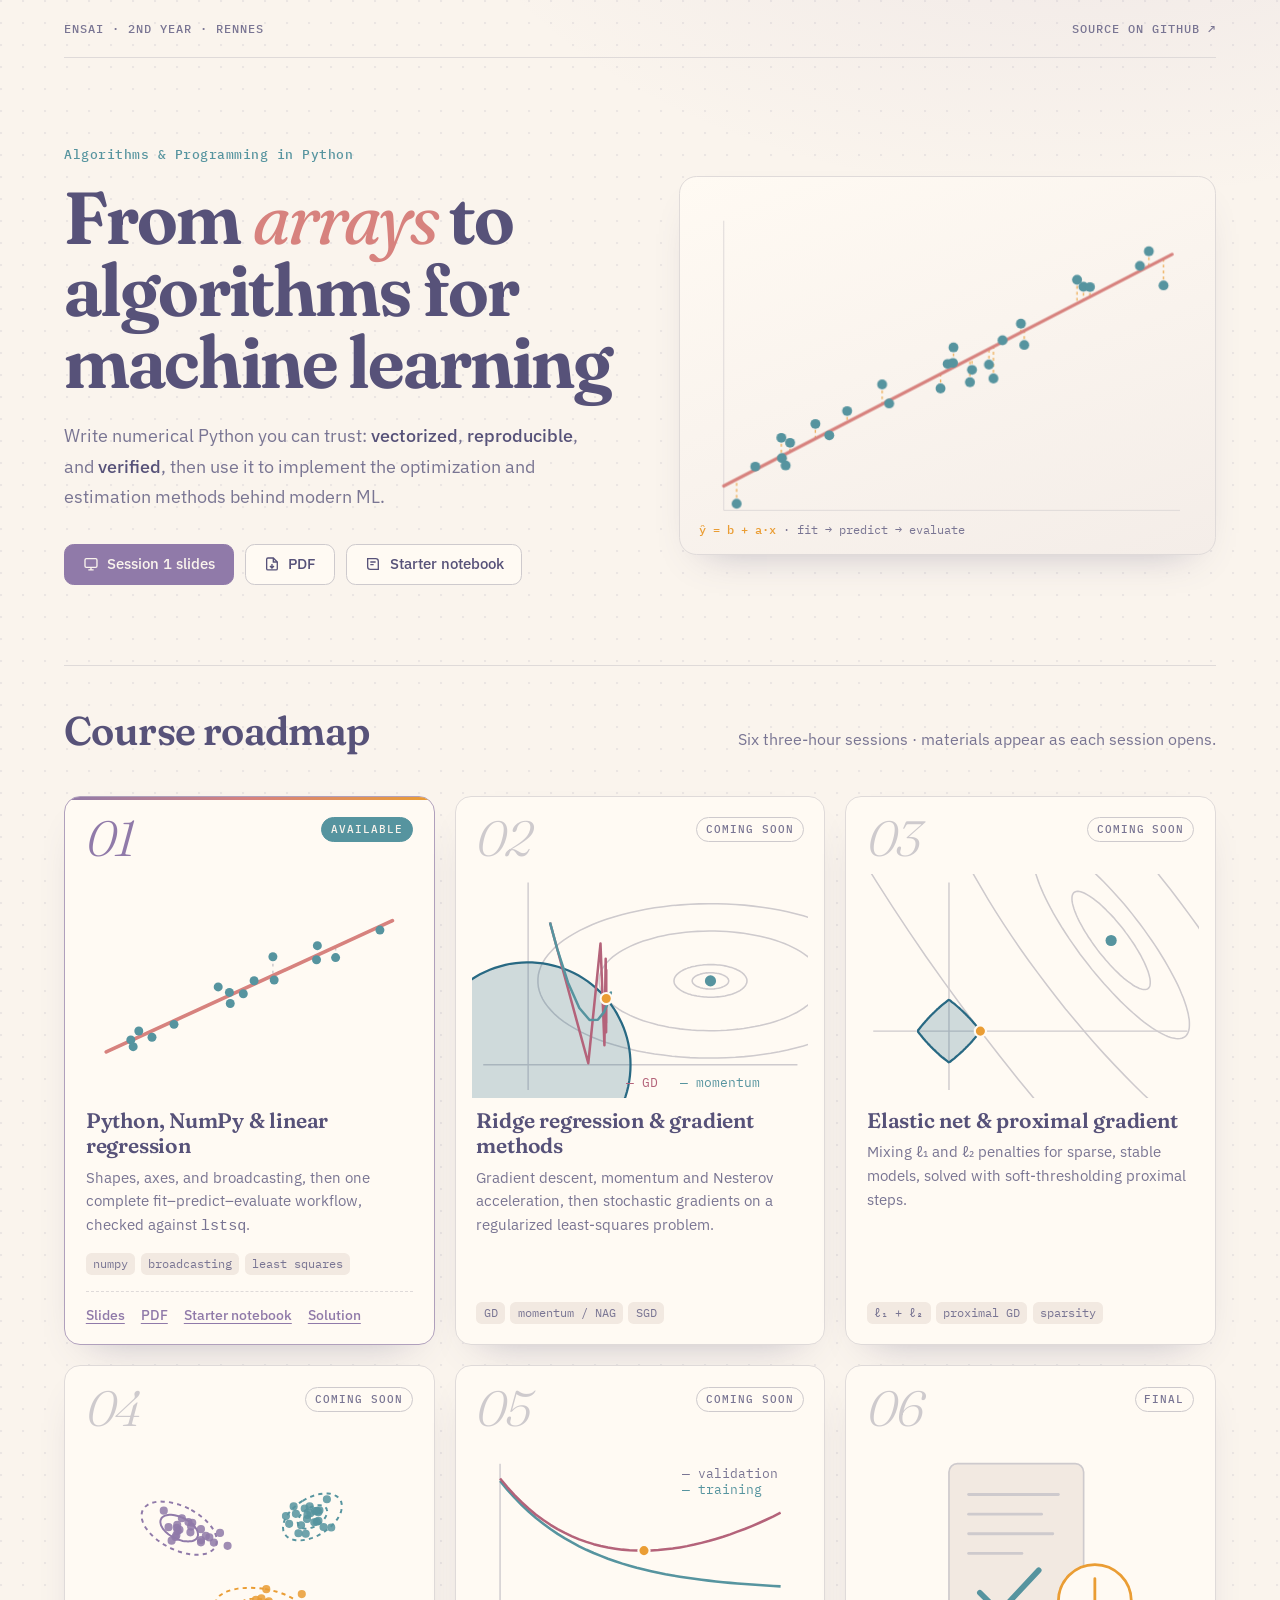
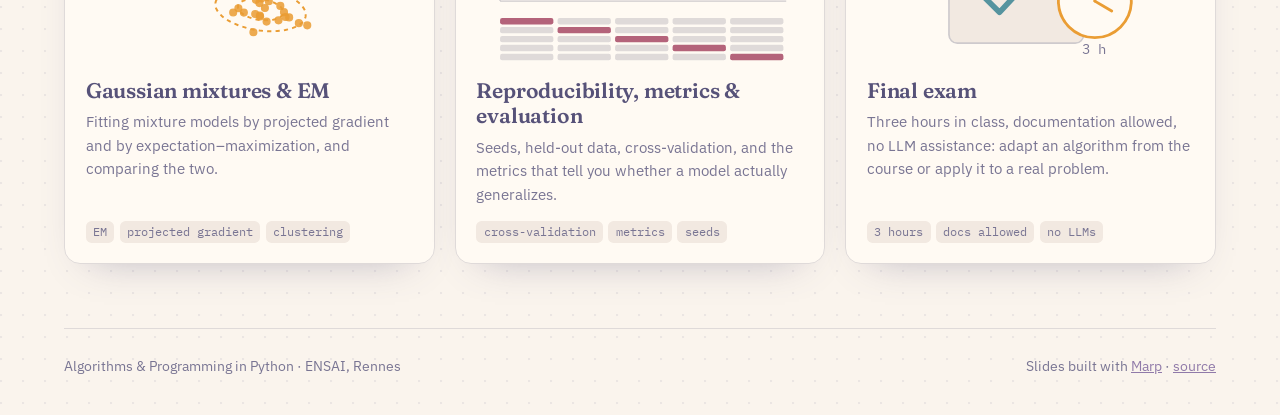
==== commit ee0b9996: "Deploying to gh-pages from @ bstaber/ensai-2a-prog-alg-ml@a68db8f6ec85038d4f526d97b5ed38db9cd4d582 🚀" ====
--- a/index.html
+++ b/index.html
@@ -1,17 +1,577 @@
 <!doctype html>
 <html lang="en">
+<head>
 <meta charset="utf-8">
 <meta name="viewport" content="width=device-width, initial-scale=1">
-<title>Python and NumPy for machine learning</title>
+<title>Algorithms &amp; Programming in Python · ENSAI</title>
+<meta name="description" content="Course home for Algorithms and Programming in Python, second year at ENSAI: slides, notebooks, and the session roadmap from linear regression to Gaussian mixtures.">
+<link rel="preconnect" href="https://fonts.googleapis.com">
+<link rel="preconnect" href="https://fonts.gstatic.com" crossorigin>
+<link href="https://fonts.googleapis.com/css2?family=Fraunces:ital,opsz,wght,SOFT@0,9..144,300..800,50;1,9..144,300..800,50&family=IBM+Plex+Mono:wght@400;500&family=IBM+Plex+Sans:wght@400;500;600&display=swap" rel="stylesheet">
 <style>
-body { max-width: 52rem; margin: 4rem auto; padding: 0 1.5rem;
-       font: 1.15rem/1.6 system-ui, sans-serif; color: #e0def4; background: #191724; }
-a { color: #c4a7e7; } li { margin: .7rem 0; }
+/* Rosé Pine (dark) with Rosé Pine Dawn for light mode, matching the slide theme. */
+:root {
+  --base: #191724; --surface: #1f1d2e; --overlay: #26233a;
+  --muted: #6e6a86; --subtle: #908caa; --text: #e0def4;
+  --love: #eb6f92; --gold: #f6c177; --rose: #ebbcba;
+  --pine: #6eabc2; --foam: #9ccfd8; --iris: #c4a7e7;
+  --hl-low: #21202e; --hl-med: #403d52; --hl-high: #524f67;
+  --grid: rgba(224, 222, 244, 0.07);
+  --glow: rgba(196, 167, 231, 0.13);
+  --shadow: 0 1px 0 rgba(255, 255, 255, 0.03) inset, 0 18px 40px -24px rgba(0, 0, 0, 0.7);
+  color-scheme: dark;
+}
+@media (prefers-color-scheme: light) {
+  :root {
+    --base: #faf4ed; --surface: #fffaf3; --overlay: #f2e9e1;
+    --muted: #9893a5; --subtle: #797593; --text: #575279;
+    --love: #b4637a; --gold: #ea9d34; --rose: #d7827e;
+    --pine: #286983; --foam: #56949f; --iris: #907aa9;
+    --hl-low: #f4ede8; --hl-med: #dfdad9; --hl-high: #cecacd;
+    --grid: rgba(87, 82, 121, 0.09);
+    --glow: rgba(144, 122, 169, 0.12);
+    --shadow: 0 18px 40px -26px rgba(87, 82, 121, 0.45);
+    color-scheme: light;
+  }
+}
+
+*, *::before, *::after { box-sizing: border-box; }
+html { -webkit-text-size-adjust: 100%; }
+body {
+  margin: 0;
+  background-color: var(--base);
+  background-image:
+    radial-gradient(60rem 36rem at 85% -10%, var(--glow), transparent 70%),
+    radial-gradient(circle at 1px 1px, var(--grid) 1px, transparent 1.6px);
+  background-size: auto, 22px 22px;
+  color: var(--text);
+  font: 400 1.0625rem/1.65 "IBM Plex Sans", ui-sans-serif, sans-serif;
+  min-height: 100vh;
+}
+a { color: inherit; }
+.wrap { width: min(72rem, 100% - 2.5rem); margin-inline: auto; }
+
+/* ---------- masthead ---------- */
+.masthead {
+  display: flex; justify-content: space-between; align-items: center; gap: 1rem;
+  padding: 1.4rem 0; border-bottom: 1px solid var(--hl-med);
+  font: 500 0.78rem/1 "IBM Plex Mono", ui-monospace, monospace;
+  letter-spacing: 0.08em; text-transform: uppercase; color: var(--subtle);
+}
+.masthead a { text-decoration: none; }
+.masthead a:hover { color: var(--iris); }
+
+/* ---------- hero ---------- */
+.hero {
+  display: grid; grid-template-columns: 1.05fr 1fr; gap: clamp(1.5rem, 4vw, 4rem);
+  align-items: center; padding: clamp(2.5rem, 7vw, 5.5rem) 0 clamp(2rem, 5vw, 4rem);
+}
+.eyebrow {
+  font: 500 0.8rem/1.4 "IBM Plex Mono", ui-monospace, monospace;
+  color: var(--foam); letter-spacing: 0.04em; margin: 0 0 1.1rem;
+}
+h1 {
+  font-family: "Fraunces", Georgia, serif; font-optical-sizing: auto;
+  font-weight: 650; font-variation-settings: "SOFT" 50;
+  font-size: clamp(2.6rem, 6.4vw, 4.6rem); line-height: 0.98; letter-spacing: -0.025em;
+  margin: 0 0 1.4rem; color: var(--text);
+}
+h1 em { font-style: italic; font-weight: 420; color: var(--rose); }
+.lede { font-size: 1.15rem; color: var(--subtle); max-width: 34rem; margin: 0 0 2rem; }
+.lede strong { color: var(--text); font-weight: 500; }
+
+.actions { display: flex; flex-wrap: wrap; gap: 0.7rem; }
+.btn {
+  display: inline-flex; align-items: center; gap: 0.55rem;
+  padding: 0.72rem 1.1rem; border-radius: 0.6rem; text-decoration: none;
+  font: 500 0.95rem/1 "IBM Plex Sans", sans-serif;
+  border: 1px solid var(--hl-high); background: var(--surface); color: var(--text);
+  transition: transform 160ms ease, border-color 160ms ease, background 160ms ease;
+}
+.btn:hover { transform: translateY(-2px); border-color: var(--iris); }
+.btn:focus-visible, .links a:focus-visible, .masthead a:focus-visible, footer a:focus-visible {
+  outline: 2px solid var(--gold); outline-offset: 3px;
+}
+.btn.primary { background: var(--iris); border-color: var(--iris); color: var(--base); }
+.btn.primary:hover { background: var(--rose); border-color: var(--rose); }
+.btn svg { width: 1.05em; height: 1.05em; flex: none; }
+
+.figure {
+  position: relative; margin: 0; border-radius: 1.1rem; padding: 0.6rem;
+  background: linear-gradient(160deg, var(--surface), var(--hl-low));
+  border: 1px solid var(--hl-med); box-shadow: var(--shadow);
+}
+.figure svg { display: block; width: 100%; height: auto; }
+.figure figcaption {
+  position: absolute; left: 1.2rem; bottom: 1rem;
+  font: 400 0.75rem/1.3 "IBM Plex Mono", monospace; color: var(--subtle);
+}
+.figure figcaption b { color: var(--gold); font-weight: 500; }
+
+/* hero animation: points appear, the fit draws, residuals drop in */
+.hero-svg .pt { fill: var(--foam); opacity: 0; animation: pop 420ms ease-out forwards; animation-delay: calc(var(--i) * 45ms + 150ms); }
+.hero-svg .fit { stroke: var(--rose); stroke-width: 3.2; stroke-linecap: round; stroke-dasharray: 640; stroke-dashoffset: 640; animation: draw 1100ms cubic-bezier(.6, 0, .2, 1) 1.5s forwards; }
+.hero-svg .resid { stroke: var(--gold); stroke-width: 1.4; opacity: 0; stroke-dasharray: 3 3; animation: fade 400ms ease forwards; animation-delay: calc(var(--i) * 30ms + 2.6s); }
+.hero-svg .grid line { stroke: var(--hl-med); stroke-width: 1; }
+.hero-svg .label { fill: var(--subtle); font: 400 13px "IBM Plex Mono", monospace; }
+@keyframes pop { from { opacity: 0; transform: translateY(6px); } to { opacity: 1; transform: none; } }
+@keyframes draw { to { stroke-dashoffset: 0; } }
+@keyframes fade { to { opacity: 0.75; } }
+
+/* ---------- roadmap ---------- */
+.section-head {
+  display: flex; align-items: baseline; justify-content: space-between; gap: 1rem; flex-wrap: wrap;
+  border-top: 1px solid var(--hl-med); padding-top: 2rem; margin-top: 1rem;
+}
+h2 {
+  font-family: "Fraunces", Georgia, serif; font-weight: 600; font-variation-settings: "SOFT" 50;
+  font-size: clamp(1.8rem, 3.6vw, 2.5rem); letter-spacing: -0.015em; margin: 0;
+}
+.section-head p { margin: 0; color: var(--subtle); font-size: 0.98rem; }
+
+.sessions {
+  list-style: none; padding: 0; margin: 2rem 0 0;
+  display: grid; grid-template-columns: repeat(3, minmax(0, 1fr)); gap: 1.25rem;
+}
+.card {
+  position: relative; display: flex; flex-direction: column;
+  background: var(--surface); border: 1px solid var(--hl-med); border-radius: 1rem;
+  padding: 1.3rem 1.3rem 1.25rem; box-shadow: var(--shadow); overflow: hidden;
+  opacity: 0; animation: rise 600ms cubic-bezier(.2, .7, .2, 1) forwards;
+  animation-delay: calc(var(--n) * 90ms + 300ms);
+  transition: transform 220ms ease, border-color 220ms ease;
+}
+.card:hover { transform: translateY(-4px); border-color: var(--hl-high); }
+.card.current { border-color: color-mix(in srgb, var(--iris) 60%, var(--hl-med)); }
+.card.current::before {
+  content: ""; position: absolute; inset: 0 0 auto; height: 3px;
+  background: linear-gradient(90deg, var(--iris), var(--rose), var(--gold));
+}
+@keyframes rise { from { opacity: 0; transform: translateY(14px); } to { opacity: 1; transform: none; } }
+
+.card-top { display: flex; justify-content: space-between; align-items: flex-start; gap: 0.5rem; }
+.num {
+  font-family: "Fraunces", Georgia, serif; font-weight: 300; font-style: italic;
+  font-size: 3.1rem; line-height: 0.85; color: var(--hl-high); letter-spacing: -0.04em;
+}
+.card.current .num { color: var(--iris); }
+.status {
+  font: 500 0.68rem/1 "IBM Plex Mono", monospace; text-transform: uppercase; letter-spacing: 0.09em;
+  padding: 0.38rem 0.55rem; border-radius: 999px; border: 1px solid var(--hl-high); color: var(--subtle);
+  white-space: nowrap;
+}
+.status.live { color: var(--base); background: var(--foam); border-color: var(--foam); }
+
+.illus { margin: 0.9rem -0.3rem 0.6rem; aspect-ratio: 3 / 2; }
+.illus svg { width: 100%; height: 100%; display: block; overflow: hidden; }
+.card h3 {
+  font-family: "Fraunces", Georgia, serif; font-weight: 600; font-variation-settings: "SOFT" 50;
+  font-size: 1.32rem; line-height: 1.2; letter-spacing: -0.01em; margin: 0 0 0.45rem;
+}
+.card p { margin: 0 0 0.9rem; color: var(--subtle); font-size: 0.95rem; line-height: 1.55; }
+.tags { list-style: none; padding: 0; margin: auto 0 0; display: flex; flex-wrap: wrap; gap: 0.35rem; }
+.tags li {
+  font: 400 0.72rem/1 "IBM Plex Mono", monospace; color: var(--subtle);
+  background: var(--overlay); border-radius: 0.35rem; padding: 0.34rem 0.45rem;
+}
+.links { display: flex; flex-wrap: wrap; gap: 0.4rem 1rem; margin-top: 1rem; padding-top: 0.9rem; border-top: 1px dashed var(--hl-med); }
+.links a {
+  font: 500 0.85rem/1.3 "IBM Plex Sans", sans-serif; color: var(--iris);
+  text-decoration: underline; text-decoration-thickness: 1px; text-underline-offset: 3px;
+}
+.links a:hover { color: var(--rose); }
+
+/* illustration ink, theme-aware */
+.illus .axis { stroke: var(--hl-high); stroke-width: 1; }
+.illus .ink-faint { fill: none; stroke: var(--hl-high); stroke-width: 1.1; }
+.illus .ink-ball { fill: color-mix(in srgb, var(--pine) 22%, transparent); stroke: var(--pine); stroke-width: 1.6; }
+.illus .ink-accent { stroke: var(--rose); }
+.illus .thick { stroke-width: 2.6; stroke-linecap: round; }
+.illus .dot { fill: var(--foam); }
+.illus .star { fill: var(--gold); stroke: var(--surface); stroke-width: 1.5; }
+.illus .path-a { fill: none; stroke: var(--love); stroke-width: 1.8; stroke-linejoin: round; }
+.illus .path-b { fill: none; stroke: var(--foam); stroke-width: 1.8; stroke-linejoin: round; }
+.illus .fill { stroke: none; opacity: 0.85; }
+.illus .ring { fill: none; stroke-width: 1.4; }
+.illus .ring + .ring { stroke-dasharray: 3 3; }
+.illus .c-a { fill: var(--iris); stroke: var(--iris); }
+.illus .c-b { fill: var(--foam); stroke: var(--foam); }
+.illus .c-c { fill: var(--gold); stroke: var(--gold); }
+.illus .ring.c-a, .illus .ring.c-b, .illus .ring.c-c { fill: none; }
+.illus .fold { fill: var(--hl-med); }
+.illus .fold-val { fill: var(--love); }
+.illus .key { font: 400 9px "IBM Plex Mono", monospace; fill: var(--subtle); }
+.illus .paper { fill: var(--overlay); stroke: var(--hl-high); stroke-width: 1.2; }
+.illus .rule { stroke: var(--hl-high); stroke-width: 2; stroke-linecap: round; }
+.illus .check { fill: none; stroke: var(--foam); stroke-width: 4; stroke-linecap: round; stroke-linejoin: round; }
+.illus .clock { fill: var(--surface); stroke: var(--gold); stroke-width: 2; }
+.illus .hand { stroke: var(--gold); stroke-width: 2; stroke-linecap: round; }
+
+/* ---------- footer ---------- */
+footer {
+  margin-top: 4rem; padding: 1.6rem 0 2.4rem; border-top: 1px solid var(--hl-med);
+  display: flex; justify-content: space-between; gap: 1rem; flex-wrap: wrap;
+  color: var(--subtle); font-size: 0.88rem;
+}
+footer a { color: var(--iris); }
+.sr-only { position: absolute; width: 1px; height: 1px; overflow: hidden; clip: rect(0 0 0 0); white-space: nowrap; }
+
+@media (max-width: 62rem) {
+  .sessions { grid-template-columns: repeat(2, minmax(0, 1fr)); }
+}
+@media (max-width: 46rem) {
+  .hero { grid-template-columns: 1fr; }
+  .sessions { grid-template-columns: 1fr; }
+  .masthead .wide { display: none; }
+}
+@media (prefers-reduced-motion: reduce) {
+  *, *::before, *::after { animation: none !important; transition: none !important; }
+  .card, .hero-svg .pt { opacity: 1; }
+  .hero-svg .fit { stroke-dashoffset: 0; }
+  .hero-svg .resid { opacity: 0.75; }
+}
 </style>
-<h1>Python and NumPy for machine learning</h1>
-<p>A three-hour bridge for mathematically trained students with prior programming experience.</p>
-<ul><li><a href="docs/session01.html">Session 1 slides</a> (<a href="docs/session01.pdf">PDF</a>):
-introduction, Python essentials, NumPy shape reasoning, linear regression, and a reference appendix
-with Python tooling &amp; environments</li></ul>
-<p><a href="notebooks/session01_starter.ipynb">Starter notebook</a> ·
-<a href="notebooks/session01_solution.ipynb">Solution notebook</a></p>
+</head>
+<body>
+<div class="wrap">
+  <header class="masthead">
+    <span>ENSAI <span aria-hidden="true">·</span> 2nd year<span class="wide"> <span aria-hidden="true">·</span> Rennes</span></span>
+    <a href="https://github.com/bstaber/ensai-2a-prog-alg-ml">Source on GitHub ↗</a>
+  </header>
+
+  <main>
+    <section class="hero" aria-labelledby="title">
+      <div>
+        <p class="eyebrow">Algorithms &amp; Programming in Python</p>
+        <h1 id="title">From <em>arrays</em> to algorithms for machine learning</h1>
+        <p class="lede">Write numerical Python you can trust: <strong>vectorized</strong>, <strong>reproducible</strong>, and <strong>verified</strong>, then use it to implement the optimization and estimation methods behind modern ML.</p>
+        <div class="actions">
+          <a class="btn primary" href="docs/session01.html">
+            <svg viewBox="0 0 24 24" fill="none" stroke="currentColor" stroke-width="2" aria-hidden="true"><rect x="3" y="4" width="18" height="13" rx="2"/><path d="M8 21h8M12 17v4"/></svg>
+            Session 1 slides
+          </a>
+          <a class="btn" href="docs/session01.pdf">
+            <svg viewBox="0 0 24 24" fill="none" stroke="currentColor" stroke-width="2" aria-hidden="true"><path d="M14 3H6a2 2 0 0 0-2 2v14a2 2 0 0 0 2 2h12a2 2 0 0 0 2-2V9z"/><path d="M14 3v6h6M12 12v6M9 15l3 3 3-3"/></svg>
+            PDF
+          </a>
+          <a class="btn" href="https://github.com/bstaber/ensai-2a-prog-alg-ml/blob/main/notebooks/session01_starter.ipynb">
+            <svg viewBox="0 0 24 24" fill="none" stroke="currentColor" stroke-width="2" aria-hidden="true"><path d="M4 4h12a4 4 0 0 1 4 4v12H8a4 4 0 0 1-4-4z"/><path d="M8 9h8M8 13h5"/></svg>
+            Starter notebook
+          </a>
+        </div>
+      </div>
+
+      <figure class="figure">
+        <svg class="hero-svg" viewBox="0 0 520 360" role="img" aria-labelledby="hero-desc">
+          <desc id="hero-desc">Scatter plot of noisy data with a fitted regression line and dashed residuals.</desc>
+          <g class="grid" aria-hidden="true">
+            <line x1="34" y1="326" x2="494" y2="326"/><line x1="34" y1="34" x2="34" y2="326"/>
+          </g>
+          
+<line class="resid" style="--i:0" x1="47.0" y1="319.3" x2="47.0" y2="294.7"/>
+<line class="resid" style="--i:1" x1="65.8" y1="281.9" x2="65.8" y2="285.0"/>
+<line class="resid" style="--i:2" x1="92.1" y1="252.9" x2="92.1" y2="271.4"/>
+<line class="resid" style="--i:3" x1="92.7" y1="273.3" x2="92.7" y2="271.1"/>
+<line class="resid" style="--i:4" x1="96.4" y1="280.7" x2="96.4" y2="269.2"/>
+<line class="resid" style="--i:5" x1="100.9" y1="257.9" x2="100.9" y2="266.9"/>
+<line class="resid" style="--i:6" x1="126.4" y1="238.9" x2="126.4" y2="253.7"/>
+<line class="resid" style="--i:7" x1="140.4" y1="250.4" x2="140.4" y2="246.5"/>
+<line class="resid" style="--i:8" x1="158.4" y1="225.9" x2="158.4" y2="237.1"/>
+<line class="resid" style="--i:9" x1="193.7" y1="199.0" x2="193.7" y2="218.9"/>
+<line class="resid" style="--i:10" x1="200.8" y1="218.2" x2="200.8" y2="215.2"/>
+<line class="resid" style="--i:11" x1="252.6" y1="203.1" x2="252.6" y2="188.5"/>
+<line class="resid" style="--i:12" x1="259.7" y1="178.4" x2="259.7" y2="184.8"/>
+<line class="resid" style="--i:13" x1="265.1" y1="177.4" x2="265.1" y2="182.0"/>
+<line class="resid" style="--i:14" x1="265.6" y1="161.7" x2="265.6" y2="181.7"/>
+<line class="resid" style="--i:15" x1="282.2" y1="196.8" x2="282.2" y2="173.2"/>
+<line class="resid" style="--i:16" x1="284.3" y1="184.4" x2="284.3" y2="172.1"/>
+<line class="resid" style="--i:17" x1="301.4" y1="179.0" x2="301.4" y2="163.2"/>
+<line class="resid" style="--i:18" x1="305.9" y1="193.1" x2="305.9" y2="160.9"/>
+<line class="resid" style="--i:19" x1="315.1" y1="154.5" x2="315.1" y2="156.2"/>
+<line class="resid" style="--i:20" x1="333.6" y1="137.8" x2="333.6" y2="146.6"/>
+<line class="resid" style="--i:21" x1="337.0" y1="159.2" x2="337.0" y2="144.8"/>
+<line class="resid" style="--i:22" x1="390.2" y1="93.6" x2="390.2" y2="117.3"/>
+<line class="resid" style="--i:23" x1="396.6" y1="100.6" x2="396.6" y2="114.0"/>
+<line class="resid" style="--i:24" x1="403.2" y1="100.9" x2="403.2" y2="110.6"/>
+<line class="resid" style="--i:25" x1="453.6" y1="79.5" x2="453.6" y2="84.6"/>
+<line class="resid" style="--i:26" x1="462.6" y1="64.8" x2="462.6" y2="79.9"/>
+<line class="resid" style="--i:27" x1="477.4" y1="99.2" x2="477.4" y2="72.3"/>
+<line class="fit" x1="34.0" y1="301.4" x2="486.0" y2="67.8"/>
+<circle class="pt" style="--i:0" cx="47.0" cy="319.3" r="5"/>
+<circle class="pt" style="--i:1" cx="65.8" cy="281.9" r="5"/>
+<circle class="pt" style="--i:2" cx="92.1" cy="252.9" r="5"/>
+<circle class="pt" style="--i:3" cx="92.7" cy="273.3" r="5"/>
+<circle class="pt" style="--i:4" cx="96.4" cy="280.7" r="5"/>
+<circle class="pt" style="--i:5" cx="100.9" cy="257.9" r="5"/>
+<circle class="pt" style="--i:6" cx="126.4" cy="238.9" r="5"/>
+<circle class="pt" style="--i:7" cx="140.4" cy="250.4" r="5"/>
+<circle class="pt" style="--i:8" cx="158.4" cy="225.9" r="5"/>
+<circle class="pt" style="--i:9" cx="193.7" cy="199.0" r="5"/>
+<circle class="pt" style="--i:10" cx="200.8" cy="218.2" r="5"/>
+<circle class="pt" style="--i:11" cx="252.6" cy="203.1" r="5"/>
+<circle class="pt" style="--i:12" cx="259.7" cy="178.4" r="5"/>
+<circle class="pt" style="--i:13" cx="265.1" cy="177.4" r="5"/>
+<circle class="pt" style="--i:14" cx="265.6" cy="161.7" r="5"/>
+<circle class="pt" style="--i:15" cx="282.2" cy="196.8" r="5"/>
+<circle class="pt" style="--i:16" cx="284.3" cy="184.4" r="5"/>
+<circle class="pt" style="--i:17" cx="301.4" cy="179.0" r="5"/>
+<circle class="pt" style="--i:18" cx="305.9" cy="193.1" r="5"/>
+<circle class="pt" style="--i:19" cx="315.1" cy="154.5" r="5"/>
+<circle class="pt" style="--i:20" cx="333.6" cy="137.8" r="5"/>
+<circle class="pt" style="--i:21" cx="337.0" cy="159.2" r="5"/>
+<circle class="pt" style="--i:22" cx="390.2" cy="93.6" r="5"/>
+<circle class="pt" style="--i:23" cx="396.6" cy="100.6" r="5"/>
+<circle class="pt" style="--i:24" cx="403.2" cy="100.9" r="5"/>
+<circle class="pt" style="--i:25" cx="453.6" cy="79.5" r="5"/>
+<circle class="pt" style="--i:26" cx="462.6" cy="64.8" r="5"/>
+<circle class="pt" style="--i:27" cx="477.4" cy="99.2" r="5"/>
+
+        </svg>
+        <figcaption><b>ŷ = b + a·x</b> · fit → predict → evaluate</figcaption>
+      </figure>
+    </section>
+
+    <section aria-labelledby="roadmap">
+      <div class="section-head">
+        <h2 id="roadmap">Course roadmap</h2>
+        <p>Six three-hour sessions · materials appear as each session opens.</p>
+      </div>
+
+      <ol class="sessions">
+        <li class="card current" style="--n:0">
+          <div class="card-top"><span class="num" aria-hidden="true">01</span><span class="status live">Available</span></div>
+          <div class="illus">
+            <svg viewBox="0 0 240 160" role="img" aria-label="Data points with a least-squares line and residuals">
+<line class="ink-faint" x1="35.5" y1="118.3" x2="35.5" y2="118.8" stroke-dasharray="2 3"/>
+<line class="ink-faint" x1="41.2" y1="111.9" x2="41.2" y2="116.1" stroke-dasharray="2 3"/>
+<line class="ink-faint" x1="66.3" y1="107.2" x2="66.3" y2="104.6" stroke-dasharray="2 3"/>
+<line class="ink-faint" x1="105.8" y1="84.4" x2="105.8" y2="86.5" stroke-dasharray="2 3"/>
+<line class="ink-faint" x1="115.7" y1="85.4" x2="115.7" y2="82.0" stroke-dasharray="2 3"/>
+<line class="ink-faint" x1="136.8" y1="59.0" x2="136.8" y2="72.4" stroke-dasharray="2 3"/>
+<line class="ink-faint" x1="167.9" y1="61.1" x2="167.9" y2="58.1" stroke-dasharray="2 3"/>
+<line class="ink-faint" x1="181.5" y1="59.6" x2="181.5" y2="51.9" stroke-dasharray="2 3"/>
+<line class="ink-accent thick" x1="18.0" y1="126.8" x2="222.0" y2="33.3"/>
+<circle class="dot" cx="35.5" cy="118.3" r="3.2"/>
+<circle class="dot" cx="37.2" cy="123.1" r="3.2"/>
+<circle class="dot" cx="41.2" cy="111.9" r="3.2"/>
+<circle class="dot" cx="50.6" cy="116.4" r="3.2"/>
+<circle class="dot" cx="66.3" cy="107.2" r="3.2"/>
+<circle class="dot" cx="97.8" cy="80.5" r="3.2"/>
+<circle class="dot" cx="105.8" cy="84.4" r="3.2"/>
+<circle class="dot" cx="106.4" cy="92.3" r="3.2"/>
+<circle class="dot" cx="115.7" cy="85.4" r="3.2"/>
+<circle class="dot" cx="123.4" cy="76.1" r="3.2"/>
+<circle class="dot" cx="136.8" cy="59.0" r="3.2"/>
+<circle class="dot" cx="137.7" cy="75.6" r="3.2"/>
+<circle class="dot" cx="167.9" cy="61.1" r="3.2"/>
+<circle class="dot" cx="168.5" cy="51.1" r="3.2"/>
+<circle class="dot" cx="181.5" cy="59.6" r="3.2"/>
+<circle class="dot" cx="213.1" cy="40.0" r="3.2"/>
+</svg>
+          </div>
+          <h3><span class="sr-only">Session 1: </span>Python, NumPy &amp; linear regression</h3>
+          <p>Shapes, axes, and broadcasting, then one complete fit–predict–evaluate workflow, checked against <code>lstsq</code>.</p>
+          <ul class="tags"><li>numpy</li><li>broadcasting</li><li>least squares</li></ul>
+          <div class="links">
+            <a href="docs/session01.html">Slides</a>
+            <a href="docs/session01.pdf">PDF</a>
+            <a href="https://github.com/bstaber/ensai-2a-prog-alg-ml/blob/main/notebooks/session01_starter.ipynb">Starter notebook</a>
+            <a href="https://github.com/bstaber/ensai-2a-prog-alg-ml/blob/main/notebooks/session01_solution.ipynb">Solution</a>
+          </div>
+        </li>
+
+        <li class="card" style="--n:1">
+          <div class="card-top"><span class="num" aria-hidden="true">02</span><span class="status">Coming soon</span></div>
+          <div class="illus">
+            <svg viewBox="0 0 240 160" role="img" aria-label="Elliptical loss contours with an L2 ball; plain gradient descent zigzags while momentum takes a smoother path to the ridge solution">
+<line class="axis" x1="8" y1="136" x2="232" y2="136"/><line class="axis" x1="40" y1="6" x2="40" y2="154"/>
+<path class="ink-faint" d="M183.0,76.2 L183.0,75.9 L182.9,75.6 L182.8,75.3 L182.7,75.0 L182.5,74.7 L182.4,74.4 L182.1,74.1 L181.9,73.8 L181.6,73.5 L181.2,73.3 L180.9,73.0 L180.5,72.8 L180.1,72.5 L179.6,72.3 L179.1,72.1 L178.6,71.9 L178.1,71.7 L177.6,71.5 L177.0,71.3 L176.4,71.1 L175.8,71.0 L175.2,70.9 L174.5,70.8 L173.9,70.7 L173.2,70.6 L172.6,70.5 L171.9,70.4 L171.2,70.4 L170.5,70.4 L169.8,70.4 L169.1,70.4 L168.5,70.4 L167.8,70.5 L167.1,70.5 L166.4,70.6 L165.8,70.7 L165.1,70.8 L164.5,70.9 L163.9,71.1 L163.3,71.2 L162.7,71.4 L162.2,71.6 L161.6,71.8 L161.1,72.0 L160.6,72.2 L160.2,72.4 L159.7,72.6 L159.3,72.9 L158.9,73.1 L158.6,73.4 L158.3,73.7 L158.0,74.0 L157.8,74.2 L157.5,74.5 L157.4,74.8 L157.2,75.1 L157.1,75.4 L157.0,75.7 L157.0,76.0 L157.0,76.4 L157.0,76.7 L157.1,77.0 L157.2,77.3 L157.4,77.6 L157.5,77.9 L157.8,78.2 L158.0,78.4 L158.3,78.7 L158.6,79.0 L158.9,79.3 L159.3,79.5 L159.7,79.8 L160.2,80.0 L160.6,80.2 L161.1,80.4 L161.6,80.6 L162.2,80.8 L162.7,81.0 L163.3,81.2 L163.9,81.3 L164.5,81.5 L165.1,81.6 L165.8,81.7 L166.4,81.8 L167.1,81.9 L167.8,81.9 L168.5,82.0 L169.1,82.0 L169.8,82.0 L170.5,82.0 L171.2,82.0 L171.9,82.0 L172.6,81.9 L173.2,81.8 L173.9,81.7 L174.5,81.6 L175.2,81.5 L175.8,81.4 L176.4,81.3 L177.0,81.1 L177.6,80.9 L178.1,80.7 L178.6,80.5 L179.1,80.3 L179.6,80.1 L180.1,79.9 L180.5,79.6 L180.9,79.4 L181.2,79.1 L181.6,78.9 L181.9,78.6 L182.1,78.3 L182.4,78.0 L182.5,77.7 L182.7,77.4 L182.8,77.1 L182.9,76.8 L183.0,76.5 L183.0,76.2 Z"/>
+<path class="ink-faint" d="M196.0,76.2 L196.0,75.6 L195.9,75.0 L195.7,74.4 L195.4,73.8 L195.1,73.2 L194.7,72.6 L194.2,72.0 L193.7,71.4 L193.1,70.9 L192.5,70.3 L191.7,69.8 L191.0,69.3 L190.1,68.8 L189.2,68.4 L188.3,67.9 L187.3,67.5 L186.2,67.1 L185.1,66.7 L184.0,66.4 L182.8,66.1 L181.6,65.8 L180.3,65.5 L179.1,65.3 L177.8,65.1 L176.5,64.9 L175.1,64.8 L173.8,64.7 L172.4,64.6 L171.0,64.6 L169.7,64.6 L168.3,64.6 L166.9,64.7 L165.6,64.7 L164.2,64.9 L162.9,65.0 L161.6,65.2 L160.3,65.4 L159.0,65.7 L157.8,65.9 L156.6,66.2 L155.4,66.6 L154.3,66.9 L153.3,67.3 L152.2,67.7 L151.3,68.1 L150.3,68.6 L149.5,69.1 L148.6,69.6 L147.9,70.1 L147.2,70.6 L146.6,71.2 L146.0,71.7 L145.5,72.3 L145.1,72.9 L144.7,73.5 L144.4,74.1 L144.2,74.7 L144.1,75.3 L144.0,75.9 L144.0,76.5 L144.1,77.1 L144.2,77.7 L144.4,78.3 L144.7,78.9 L145.1,79.5 L145.5,80.1 L146.0,80.7 L146.6,81.2 L147.2,81.8 L147.9,82.3 L148.6,82.8 L149.5,83.3 L150.3,83.8 L151.3,84.3 L152.2,84.7 L153.3,85.1 L154.3,85.5 L155.4,85.8 L156.6,86.2 L157.8,86.5 L159.0,86.7 L160.3,87.0 L161.6,87.2 L162.9,87.4 L164.2,87.5 L165.6,87.7 L166.9,87.7 L168.3,87.8 L169.7,87.8 L171.0,87.8 L172.4,87.8 L173.8,87.7 L175.1,87.6 L176.5,87.5 L177.8,87.3 L179.1,87.1 L180.3,86.9 L181.6,86.6 L182.8,86.3 L184.0,86.0 L185.1,85.7 L186.2,85.3 L187.3,84.9 L188.3,84.5 L189.2,84.0 L190.1,83.6 L191.0,83.1 L191.7,82.6 L192.5,82.1 L193.1,81.5 L193.7,81.0 L194.2,80.4 L194.7,79.8 L195.1,79.2 L195.4,78.6 L195.7,78.0 L195.9,77.4 L196.0,76.8 L196.0,76.2 Z"/>
+<path class="ink-faint" d="M249.4,76.2 L249.3,74.3 L249.0,72.5 L248.4,70.6 L247.7,68.8 L246.7,66.9 L245.5,65.1 L244.1,63.4 L242.5,61.6 L240.6,59.9 L238.6,58.3 L236.4,56.7 L234.0,55.2 L231.5,53.7 L228.7,52.3 L225.8,50.9 L222.7,49.6 L219.5,48.4 L216.2,47.3 L212.7,46.2 L209.1,45.3 L205.4,44.4 L201.6,43.6 L197.7,42.9 L193.7,42.3 L189.7,41.8 L185.6,41.4 L181.5,41.0 L177.3,40.8 L173.1,40.7 L169.0,40.7 L164.8,40.8 L160.6,40.9 L156.4,41.2 L152.3,41.6 L148.3,42.0 L144.3,42.6 L140.3,43.2 L136.5,44.0 L132.7,44.8 L129.1,45.8 L125.5,46.8 L122.1,47.8 L118.8,49.0 L115.7,50.3 L112.7,51.6 L109.9,53.0 L107.2,54.4 L104.8,55.9 L102.5,57.5 L100.3,59.1 L98.4,60.8 L96.7,62.5 L95.2,64.2 L93.9,66.0 L92.8,67.8 L91.9,69.7 L91.3,71.5 L90.8,73.4 L90.6,75.3 L90.6,77.1 L90.8,79.0 L91.3,80.9 L91.9,82.7 L92.8,84.6 L93.9,86.4 L95.2,88.2 L96.7,89.9 L98.4,91.6 L100.3,93.3 L102.5,94.9 L104.8,96.5 L107.2,98.0 L109.9,99.4 L112.7,100.8 L115.7,102.1 L118.8,103.4 L122.1,104.6 L125.5,105.6 L129.1,106.6 L132.7,107.6 L136.5,108.4 L140.3,109.2 L144.3,109.8 L148.3,110.4 L152.3,110.8 L156.4,111.2 L160.6,111.5 L164.8,111.6 L169.0,111.7 L173.1,111.7 L177.3,111.6 L181.5,111.4 L185.6,111.0 L189.7,110.6 L193.7,110.1 L197.7,109.5 L201.6,108.8 L205.4,108.0 L209.1,107.1 L212.7,106.2 L216.2,105.1 L219.5,104.0 L222.7,102.8 L225.8,101.5 L228.7,100.1 L231.5,98.7 L234.0,97.2 L236.4,95.7 L238.6,94.1 L240.6,92.5 L242.5,90.8 L244.1,89.0 L245.5,87.3 L246.7,85.5 L247.7,83.6 L248.4,81.8 L249.0,79.9 L249.3,78.1 L249.4,76.2 Z"/>
+<path class="ink-faint" d="M293.1,76.2 L292.9,73.3 L292.4,70.4 L291.5,67.5 L290.3,64.7 L288.8,61.8 L286.9,59.1 L284.8,56.3 L282.3,53.6 L279.4,51.0 L276.3,48.5 L272.9,46.0 L269.2,43.6 L265.2,41.3 L260.9,39.1 L256.4,37.0 L251.7,35.0 L246.7,33.2 L241.5,31.4 L236.2,29.8 L230.6,28.3 L224.9,26.9 L219.0,25.7 L212.9,24.6 L206.8,23.7 L200.5,22.9 L194.2,22.2 L187.8,21.7 L181.4,21.4 L174.9,21.2 L168.4,21.2 L161.9,21.3 L155.4,21.5 L149.0,22.0 L142.6,22.5 L136.3,23.3 L130.1,24.1 L124.0,25.1 L118.1,26.3 L112.3,27.6 L106.6,29.0 L101.1,30.6 L95.8,32.3 L90.8,34.1 L85.9,36.0 L81.3,38.1 L76.9,40.2 L72.8,42.5 L68.9,44.8 L65.4,47.2 L62.1,49.7 L59.1,52.3 L56.5,55.0 L54.1,57.7 L52.1,60.4 L50.4,63.2 L49.0,66.1 L48.0,69.0 L47.3,71.8 L47.0,74.7 L47.0,77.7 L47.3,80.6 L48.0,83.4 L49.0,86.3 L50.4,89.2 L52.1,92.0 L54.1,94.7 L56.5,97.4 L59.1,100.1 L62.1,102.7 L65.4,105.2 L68.9,107.6 L72.8,109.9 L76.9,112.2 L81.3,114.3 L85.9,116.4 L90.8,118.3 L95.8,120.1 L101.1,121.8 L106.6,123.4 L112.3,124.8 L118.1,126.1 L124.0,127.3 L130.1,128.3 L136.3,129.1 L142.6,129.9 L149.0,130.4 L155.4,130.9 L161.9,131.1 L168.4,131.2 L174.9,131.2 L181.4,131.0 L187.8,130.7 L194.2,130.2 L200.5,129.5 L206.8,128.7 L212.9,127.8 L219.0,126.7 L224.9,125.5 L230.6,124.1 L236.2,122.6 L241.5,121.0 L246.7,119.2 L251.7,117.4 L256.4,115.4 L260.9,113.3 L265.2,111.1 L269.2,108.8 L272.9,106.4 L276.3,103.9 L279.4,101.4 L282.3,98.8 L284.8,96.1 L286.9,93.3 L288.8,90.6 L290.3,87.7 L291.5,84.9 L292.4,82.0 L292.9,79.1 L293.1,76.2 Z"/>
+<path class="ink-ball" d="M113.0,136.0 L112.9,132.1 L112.6,128.3 L112.1,124.5 L111.4,120.7 L110.5,116.9 L109.4,113.3 L108.1,109.6 L106.6,106.1 L104.9,102.6 L103.1,99.2 L101.1,95.9 L98.9,92.8 L96.5,89.7 L94.0,86.8 L91.3,84.0 L88.5,81.4 L85.5,78.9 L82.5,76.6 L79.3,74.4 L76.0,72.4 L72.6,70.6 L69.1,69.0 L65.5,67.6 L61.8,66.3 L58.1,65.3 L54.4,64.4 L50.6,63.7 L46.7,63.3 L42.9,63.0 L39.0,63.0 L35.2,63.1 L31.3,63.5 L27.5,64.0 L23.8,64.8 L20.0,65.8 L16.3,66.9 L12.7,68.3 L9.2,69.8 L5.7,71.5 L2.4,73.4 L-0.9,75.5 L-4.0,77.7 L-7.0,80.1 L-9.9,82.7 L-12.6,85.4 L-15.2,88.2 L-17.7,91.2 L-20.0,94.3 L-22.1,97.6 L-24.0,100.9 L-25.8,104.3 L-27.4,107.8 L-28.8,111.4 L-30.0,115.1 L-31.0,118.8 L-31.8,122.6 L-32.4,126.4 L-32.8,130.2 L-33.0,134.1 L-33.0,137.9 L-32.8,141.8 L-32.4,145.6 L-31.8,149.4 L-31.0,153.2 L-30.0,156.9 L-28.8,160.6 L-27.4,164.2 L-25.8,167.7 L-24.0,171.1 L-22.1,174.4 L-20.0,177.7 L-17.7,180.8 L-15.2,183.8 L-12.6,186.6 L-9.9,189.3 L-7.0,191.9 L-4.0,194.3 L-0.9,196.5 L2.4,198.6 L5.7,200.5 L9.2,202.2 L12.7,203.7 L16.3,205.1 L20.0,206.2 L23.8,207.2 L27.5,208.0 L31.3,208.5 L35.2,208.9 L39.0,209.0 L42.9,209.0 L46.7,208.7 L50.6,208.3 L54.4,207.6 L58.1,206.7 L61.8,205.7 L65.5,204.4 L69.1,203.0 L72.6,201.4 L76.0,199.6 L79.3,197.6 L82.5,195.4 L85.5,193.1 L88.5,190.6 L91.3,188.0 L94.0,185.2 L96.5,182.3 L98.9,179.2 L101.1,176.1 L103.1,172.8 L104.9,169.4 L106.6,165.9 L108.1,162.4 L109.4,158.7 L110.5,155.1 L111.4,151.3 L112.1,147.5 L112.6,143.7 L112.9,139.9 L113.0,136.0 Z"/>
+<path class="path-a" d="M55.6,34.6 L82.9,134.9 L91.6,49.6 L94.4,122.1 L95.3,60.5 L95.6,112.8 L95.7,68.4 L95.7,106.2 L95.7,74.0 L95.7,101.3 L95.7,78.1 L95.7,97.9 L95.7,81.1 L95.7,95.3 L95.7,83.2 L95.7,93.5 L95.7,84.8 L95.7,92.2 L95.7,85.9 L95.7,91.3 L95.7,86.7 L95.7,90.6 L95.7,87.3 L95.7,90.1 L95.7,87.7 L95.7,89.7 L95.7,88.0 L95.7,89.5 L95.7,88.2 L95.7,89.3 L95.7,88.4"/>
+<path class="path-b" d="M55.6,34.6 L60.8,53.6 L68.4,77.3 L76.5,95.5 L83.8,104.1 L89.7,103.9 L94.1,98.5 L96.9,91.8 L98.4,86.8 L99.0,84.5 L98.9,84.6 L98.5,86.1 L97.8,88.0 L97.2,89.4 L96.6,90.0 L96.1,90.0 L95.8,89.5 L95.6,89.0 L95.5,88.6 L95.4,88.4 L95.5,88.5 L95.5,88.6 L95.6,88.7 L95.6,88.8 L95.6,88.9 L95.7,88.9 L95.7,88.8 L95.7,88.8 L95.7,88.8 L95.7,88.8 L95.7,88.8"/>
+<circle class="dot" cx="170.0" cy="76.2" r="4"/>
+<circle class="star" cx="95.7" cy="88.8" r="4"/>
+
+              <text class="key" x="110" y="152" style="fill:var(--love)">— GD</text><text class="key" x="148" y="152" style="fill:var(--foam)">— momentum</text>
+            </svg>
+          </div>
+          <h3><span class="sr-only">Session 2: </span>Ridge regression &amp; gradient methods</h3>
+          <p>Gradient descent, momentum and Nesterov acceleration, then stochastic gradients on a regularized least-squares problem.</p>
+          <ul class="tags"><li>GD</li><li>momentum / NAG</li><li>SGD</li></ul>
+        </li>
+
+        <li class="card" style="--n:2">
+          <div class="card-top"><span class="num" aria-hidden="true">03</span><span class="status">Coming soon</span></div>
+          <div class="illus">
+            <svg viewBox="0 0 240 160" role="img" aria-label="Loss contours touching the rounded-diamond elastic-net ball on an axis, giving a sparse solution">
+<line class="axis" x1="8" y1="112.0" x2="232" y2="112.0"/><line class="axis" x1="62.0" y1="6" x2="62.0" y2="154"/>
+<path class="ink-faint" d="M203.9,81.7 L203.4,82.0 L202.8,82.2 L202.1,82.4 L201.4,82.4 L200.6,82.3 L199.7,82.2 L198.8,81.9 L197.8,81.6 L196.8,81.1 L195.7,80.6 L194.5,80.0 L193.3,79.3 L192.1,78.4 L190.8,77.5 L189.5,76.6 L188.1,75.5 L186.7,74.4 L185.3,73.1 L183.9,71.9 L182.5,70.5 L181.0,69.1 L179.5,67.6 L178.1,66.1 L176.6,64.5 L175.1,62.8 L173.6,61.2 L172.2,59.4 L170.8,57.7 L169.3,55.9 L167.9,54.1 L166.6,52.3 L165.2,50.4 L163.9,48.6 L162.7,46.7 L161.4,44.9 L160.3,43.1 L159.1,41.2 L158.0,39.4 L157.0,37.6 L156.1,35.9 L155.1,34.1 L154.3,32.5 L153.5,30.8 L152.8,29.2 L152.2,27.7 L151.6,26.2 L151.1,24.7 L150.7,23.3 L150.3,22.0 L150.0,20.8 L149.8,19.6 L149.7,18.5 L149.7,17.5 L149.7,16.6 L149.8,15.8 L150.0,15.0 L150.3,14.4 L150.6,13.8 L151.0,13.3 L151.5,13.0 L152.1,12.7 L152.7,12.5 L153.4,12.4 L154.2,12.4 L155.0,12.5 L155.9,12.7 L156.9,13.0 L157.9,13.4 L159.0,13.9 L160.1,14.5 L161.3,15.2 L162.5,15.9 L163.8,16.8 L165.1,17.7 L166.4,18.8 L167.8,19.9 L169.2,21.0 L170.6,22.3 L172.0,23.6 L173.5,25.0 L174.9,26.5 L176.4,28.0 L177.9,29.5 L179.4,31.1 L180.8,32.8 L182.3,34.5 L183.7,36.2 L185.2,38.0 L186.6,39.8 L187.9,41.6 L189.3,43.4 L190.6,45.3 L191.9,47.1 L193.2,49.0 L194.4,50.8 L195.5,52.7 L196.6,54.5 L197.7,56.3 L198.7,58.0 L199.6,59.8 L200.5,61.5 L201.3,63.2 L202.0,64.8 L202.7,66.4 L203.3,67.9 L203.9,69.4 L204.3,70.8 L204.7,72.1 L205.0,73.4 L205.3,74.6 L205.4,75.7 L205.5,76.8 L205.5,77.7 L205.4,78.6 L205.3,79.4 L205.1,80.1 L204.8,80.7 L204.4,81.2 L203.9,81.7 Z"/>
+<path class="ink-faint" d="M230.3,115.9 L229.2,116.6 L228.0,117.1 L226.7,117.3 L225.2,117.4 L223.6,117.3 L221.8,117.0 L220.0,116.5 L218.0,115.8 L215.9,114.9 L213.7,113.8 L211.4,112.6 L209.0,111.1 L206.5,109.5 L204.0,107.7 L201.3,105.7 L198.6,103.6 L195.9,101.3 L193.1,98.9 L190.2,96.3 L187.3,93.6 L184.4,90.8 L181.5,87.8 L178.5,84.7 L175.6,81.5 L172.6,78.3 L169.7,74.9 L166.8,71.5 L163.9,68.0 L161.1,64.4 L158.3,60.8 L155.5,57.2 L152.9,53.5 L150.3,49.8 L147.7,46.1 L145.3,42.4 L142.9,38.7 L140.7,35.1 L138.5,31.5 L136.4,27.9 L134.5,24.4 L132.7,20.9 L131.0,17.5 L129.4,14.2 L128.0,11.0 L126.7,7.9 L125.6,4.9 L124.6,2.0 L123.7,-0.7 L123.0,-3.3 L122.5,-5.8 L122.1,-8.1 L121.8,-10.3 L121.7,-12.3 L121.8,-14.2 L122.0,-15.8 L122.4,-17.3 L122.9,-18.7 L123.6,-19.8 L124.5,-20.7 L125.5,-21.5 L126.6,-22.1 L127.9,-22.4 L129.3,-22.6 L130.8,-22.6 L132.5,-22.4 L134.3,-22.0 L136.2,-21.4 L138.2,-20.6 L140.4,-19.6 L142.6,-18.4 L145.0,-17.1 L147.4,-15.5 L149.9,-13.8 L152.5,-11.9 L155.2,-9.9 L157.9,-7.7 L160.7,-5.3 L163.6,-2.8 L166.4,-0.2 L169.3,2.6 L172.3,5.5 L175.2,8.5 L178.2,11.7 L181.1,14.9 L184.0,18.2 L187.0,21.6 L189.9,25.1 L192.7,28.6 L195.5,32.2 L198.3,35.8 L201.0,39.5 L203.6,43.2 L206.2,46.9 L208.7,50.5 L211.1,54.2 L213.4,57.9 L215.6,61.5 L217.7,65.1 L219.7,68.7 L221.6,72.2 L223.4,75.6 L225.0,78.9 L226.5,82.2 L227.8,85.4 L229.1,88.4 L230.1,91.3 L231.1,94.2 L231.8,96.8 L232.5,99.4 L232.9,101.8 L233.3,104.0 L233.4,106.1 L233.4,108.1 L233.3,109.8 L233.0,111.4 L232.5,112.8 L231.9,114.1 L231.2,115.1 L230.3,115.9 Z"/>
+<path class="ink-faint" d="M431.5,377.9 L426.4,381.1 L420.6,383.3 L414.2,384.6 L407.0,385.0 L399.3,384.5 L390.9,383.0 L381.9,380.5 L372.4,377.1 L362.3,372.9 L351.7,367.7 L340.6,361.6 L329.1,354.6 L317.1,346.8 L304.7,338.1 L292.0,328.7 L279.0,318.4 L265.7,307.4 L252.1,295.7 L238.4,283.3 L224.4,270.2 L210.4,256.5 L196.2,242.2 L182.0,227.4 L167.8,212.1 L153.6,196.3 L139.5,180.1 L125.5,163.5 L111.6,146.6 L97.9,129.4 L84.4,112.0 L71.2,94.5 L58.3,76.7 L45.7,59.0 L33.5,41.1 L21.7,23.3 L10.4,5.6 L-0.6,-12.0 L-11.0,-29.5 L-20.9,-46.7 L-30.2,-63.7 L-38.9,-80.4 L-47.1,-96.7 L-54.6,-112.6 L-61.5,-128.1 L-67.7,-143.1 L-73.2,-157.5 L-78.1,-171.4 L-82.2,-184.7 L-85.6,-197.3 L-88.2,-209.2 L-90.1,-220.4 L-91.3,-230.9 L-91.7,-240.6 L-91.4,-249.5 L-90.3,-257.6 L-88.5,-264.8 L-85.9,-271.1 L-82.6,-276.6 L-78.6,-281.2 L-73.9,-284.8 L-68.4,-287.5 L-62.3,-289.3 L-55.5,-290.2 L-48.0,-290.1 L-40.0,-289.0 L-31.3,-287.0 L-22.0,-284.1 L-12.2,-280.3 L-1.9,-275.6 L9.0,-269.9 L20.3,-263.4 L32.1,-256.0 L44.2,-247.8 L56.8,-238.7 L69.6,-228.8 L82.8,-218.2 L96.3,-206.8 L109.9,-194.8 L123.8,-182.0 L137.8,-168.6 L151.9,-154.6 L166.1,-140.1 L180.3,-125.0 L194.5,-109.4 L208.7,-93.4 L222.7,-77.0 L236.7,-60.3 L250.5,-43.3 L264.1,-26.0 L277.4,-8.5 L290.5,9.2 L303.2,26.9 L315.6,44.8 L327.6,62.6 L339.2,80.4 L350.4,98.0 L361.0,115.6 L371.2,132.9 L380.8,150.1 L389.8,166.9 L398.3,183.4 L406.1,199.5 L413.3,215.2 L419.9,230.4 L425.8,245.2 L430.9,259.3 L435.4,272.9 L439.2,285.8 L442.2,298.1 L444.5,309.7 L446.0,320.6 L446.8,330.7 L446.9,340.0 L446.2,348.4 L444.7,356.1 L442.5,362.9 L439.6,368.8 L435.9,373.8 L431.5,377.9 Z"/>
+<path class="ink-faint" d="M302.5,210.0 L300.0,211.5 L297.1,212.6 L294.0,213.3 L290.5,213.5 L286.6,213.2 L282.5,212.4 L278.1,211.2 L273.4,209.6 L268.4,207.5 L263.2,204.9 L257.8,201.9 L252.1,198.5 L246.2,194.7 L240.1,190.4 L233.9,185.7 L227.5,180.7 L220.9,175.3 L214.3,169.5 L207.5,163.4 L200.6,157.0 L193.7,150.2 L186.8,143.2 L179.8,135.9 L172.8,128.4 L165.8,120.6 L158.9,112.7 L152.0,104.5 L145.1,96.2 L138.4,87.7 L131.8,79.2 L125.3,70.5 L118.9,61.8 L112.7,53.1 L106.7,44.3 L100.9,35.6 L95.3,26.8 L90.0,18.2 L84.9,9.6 L80.0,1.1 L75.4,-7.3 L71.1,-15.5 L67.1,-23.5 L63.4,-31.3 L60.0,-38.9 L56.9,-46.3 L54.2,-53.4 L51.9,-60.2 L49.8,-66.7 L48.2,-72.9 L46.9,-78.8 L45.9,-84.3 L45.3,-89.5 L45.1,-94.3 L45.3,-98.6 L45.8,-102.6 L46.7,-106.2 L48.0,-109.3 L49.6,-112.0 L51.6,-114.2 L53.9,-116.0 L56.6,-117.3 L59.6,-118.2 L63.0,-118.6 L66.6,-118.6 L70.6,-118.1 L74.9,-117.1 L79.4,-115.7 L84.2,-113.8 L89.3,-111.5 L94.7,-108.7 L100.2,-105.5 L106.0,-101.8 L112.0,-97.8 L118.2,-93.3 L124.5,-88.5 L131.0,-83.2 L137.6,-77.6 L144.3,-71.7 L151.1,-65.4 L158.0,-58.8 L165.0,-52.0 L171.9,-44.8 L178.9,-37.4 L185.9,-29.7 L192.9,-21.9 L199.8,-13.8 L206.7,-5.6 L213.4,2.8 L220.1,11.3 L226.7,19.9 L233.1,28.6 L239.4,37.3 L245.5,46.1 L251.4,54.9 L257.1,63.6 L262.6,72.3 L267.8,80.9 L272.8,89.5 L277.5,97.9 L282.0,106.2 L286.1,114.3 L290.0,122.2 L293.5,129.9 L296.8,137.4 L299.7,144.7 L302.2,151.6 L304.4,158.3 L306.2,164.7 L307.7,170.7 L308.9,176.4 L309.6,181.8 L310.0,186.7 L310.0,191.3 L309.7,195.5 L309.0,199.2 L307.9,202.6 L306.5,205.5 L304.6,207.9 L302.5,210.0 Z"/>
+<path class="ink-ball" d="M84.4,112.0 L83.5,110.9 L82.7,109.8 L81.9,108.8 L81.2,107.9 L80.4,107.0 L79.7,106.2 L79.0,105.4 L78.4,104.6 L77.7,103.9 L77.1,103.2 L76.4,102.5 L75.8,101.9 L75.2,101.2 L74.5,100.6 L73.9,99.9 L73.3,99.3 L72.6,98.7 L72.0,98.0 L71.3,97.4 L70.6,96.8 L69.9,96.1 L69.2,95.5 L68.4,94.8 L67.6,94.1 L66.8,93.4 L65.9,92.6 L64.9,91.9 L63.9,91.1 L62.9,90.2 L61.7,89.8 L60.6,90.7 L59.6,91.5 L58.6,92.3 L57.7,93.0 L56.8,93.7 L56.0,94.4 L55.2,95.1 L54.5,95.8 L53.7,96.4 L53.0,97.1 L52.4,97.7 L51.7,98.4 L51.0,99.0 L50.4,99.6 L49.8,100.2 L49.1,100.9 L48.5,101.5 L47.9,102.2 L47.2,102.9 L46.6,103.6 L46.0,104.3 L45.3,105.0 L44.6,105.8 L43.9,106.6 L43.2,107.4 L42.5,108.3 L41.7,109.3 L40.9,110.3 L40.0,111.4 L40.0,112.6 L40.9,113.7 L41.7,114.7 L42.5,115.7 L43.2,116.6 L43.9,117.4 L44.6,118.2 L45.3,119.0 L46.0,119.7 L46.6,120.4 L47.2,121.1 L47.9,121.8 L48.5,122.5 L49.1,123.1 L49.8,123.8 L50.4,124.4 L51.0,125.0 L51.7,125.6 L52.4,126.3 L53.0,126.9 L53.7,127.6 L54.5,128.2 L55.2,128.9 L56.0,129.6 L56.8,130.3 L57.7,131.0 L58.6,131.7 L59.6,132.5 L60.6,133.3 L61.7,134.2 L62.9,133.8 L63.9,132.9 L64.9,132.1 L65.9,131.4 L66.8,130.6 L67.6,129.9 L68.4,129.2 L69.2,128.5 L69.9,127.9 L70.6,127.2 L71.3,126.6 L72.0,126.0 L72.6,125.3 L73.3,124.7 L73.9,124.1 L74.5,123.4 L75.2,122.8 L75.8,122.1 L76.4,121.5 L77.1,120.8 L77.7,120.1 L78.4,119.4 L79.0,118.6 L79.7,117.8 L80.4,117.0 L81.2,116.1 L81.9,115.2 L82.7,114.2 L83.5,113.1 L84.4,112.0 Z"/>
+<circle class="dot" cx="177.6" cy="47.4" r="4"/>
+<circle class="star" cx="84.4" cy="112.0" r="4"/>
+</svg>
+          </div>
+          <h3><span class="sr-only">Session 3: </span>Elastic net &amp; proximal gradient</h3>
+          <p>Mixing ℓ₁ and ℓ₂ penalties for sparse, stable models, solved with soft-thresholding proximal steps.</p>
+          <ul class="tags"><li>ℓ₁ + ℓ₂</li><li>proximal GD</li><li>sparsity</li></ul>
+        </li>
+
+        <li class="card" style="--n:3">
+          <div class="card-top"><span class="num" aria-hidden="true">04</span><span class="status">Coming soon</span></div>
+          <div class="illus">
+            <svg viewBox="0 0 240 160" role="img" aria-label="Three clusters of points with one- and two-sigma covariance ellipses of a Gaussian mixture">
+<circle class="c-a fill" cx="68.9" cy="62.1" r="2.4"/>
+<circle class="c-a fill" cx="76.6" cy="55.6" r="2.4"/>
+<circle class="c-a fill" cx="79.3" cy="56.1" r="2.4"/>
+<circle class="c-a fill" cx="64.6" cy="68.9" r="2.4"/>
+<circle class="c-a fill" cx="78.5" cy="58.9" r="2.4"/>
+<circle class="c-a fill" cx="62.4" cy="59.3" r="2.4"/>
+<circle class="c-a fill" cx="71.9" cy="52.9" r="2.4"/>
+<circle class="c-a fill" cx="68.0" cy="65.0" r="2.4"/>
+<circle class="c-a fill" cx="89.0" cy="65.5" r="2.4"/>
+<circle class="c-a fill" cx="99.1" cy="63.4" r="2.4"/>
+<circle class="c-a fill" cx="94.7" cy="70.3" r="2.4"/>
+<circle class="c-a fill" cx="85.5" cy="70.1" r="2.4"/>
+<circle class="c-a fill" cx="68.6" cy="57.7" r="2.4"/>
+<circle class="c-a fill" cx="104.5" cy="72.6" r="2.4"/>
+<circle class="c-a fill" cx="70.2" cy="61.1" r="2.4"/>
+<circle class="c-a fill" cx="91.5" cy="66.6" r="2.4"/>
+<circle class="c-a fill" cx="85.5" cy="60.7" r="2.4"/>
+<circle class="c-a fill" cx="59.0" cy="47.5" r="2.4"/>
+<circle class="c-a fill" cx="67.4" cy="66.3" r="2.4"/>
+<circle class="c-a fill" cx="78.0" cy="63.0" r="2.4"/>
+<circle class="c-a fill" cx="68.3" cy="59.7" r="2.4"/>
+<circle class="c-a fill" cx="85.6" cy="68.5" r="2.4"/>
+<circle class="c-b fill" cx="146.1" cy="51.4" r="2.4"/>
+<circle class="c-b fill" cx="156.9" cy="57.9" r="2.4"/>
+<circle class="c-b fill" cx="178.4" cy="59.5" r="2.4"/>
+<circle class="c-b fill" cx="153.2" cy="49.8" r="2.4"/>
+<circle class="c-b fill" cx="166.3" cy="55.8" r="2.4"/>
+<circle class="c-b fill" cx="169.3" cy="54.8" r="2.4"/>
+<circle class="c-b fill" cx="168.0" cy="55.4" r="2.4"/>
+<circle class="c-b fill" cx="148.4" cy="56.9" r="2.4"/>
+<circle class="c-b fill" cx="161.4" cy="50.6" r="2.4"/>
+<circle class="c-b fill" cx="159.5" cy="46.0" r="2.4"/>
+<circle class="c-b fill" cx="170.0" cy="47.3" r="2.4"/>
+<circle class="c-b fill" cx="160.2" cy="64.0" r="2.4"/>
+<circle class="c-b fill" cx="175.3" cy="39.4" r="2.4"/>
+<circle class="c-b fill" cx="151.6" cy="44.5" r="2.4"/>
+<circle class="c-b fill" cx="169.2" cy="48.6" r="2.4"/>
+<circle class="c-b fill" cx="155.0" cy="63.6" r="2.4"/>
+<circle class="c-b fill" cx="166.9" cy="47.9" r="2.4"/>
+<circle class="c-b fill" cx="172.9" cy="59.2" r="2.4"/>
+<circle class="c-b fill" cx="168.2" cy="47.6" r="2.4"/>
+<circle class="c-b fill" cx="161.1" cy="53.5" r="2.4"/>
+<circle class="c-b fill" cx="163.0" cy="44.4" r="2.4"/>
+<circle class="c-b fill" cx="163.5" cy="49.4" r="2.4"/>
+<circle class="c-c fill" cx="108.5" cy="120.1" r="2.4"/>
+<circle class="c-c fill" cx="127.7" cy="123.0" r="2.4"/>
+<circle class="c-c fill" cx="132.3" cy="126.6" r="2.4"/>
+<circle class="c-c fill" cx="127.5" cy="122.3" r="2.4"/>
+<circle class="c-c fill" cx="148.4" cy="123.6" r="2.4"/>
+<circle class="c-c fill" cx="157.4" cy="107.0" r="2.4"/>
+<circle class="c-c fill" cx="133.9" cy="112.1" r="2.4"/>
+<circle class="c-c fill" cx="122.9" cy="134.2" r="2.4"/>
+<circle class="c-c fill" cx="142.1" cy="115.4" r="2.4"/>
+<circle class="c-c fill" cx="124.2" cy="121.2" r="2.4"/>
+<circle class="c-c fill" cx="131.1" cy="116.9" r="2.4"/>
+<circle class="c-c fill" cx="116.1" cy="120.2" r="2.4"/>
+<circle class="c-c fill" cx="144.7" cy="119.9" r="2.4"/>
+<circle class="c-c fill" cx="128.6" cy="110.1" r="2.4"/>
+<circle class="c-c fill" cx="124.7" cy="111.1" r="2.4"/>
+<circle class="c-c fill" cx="112.2" cy="117.1" r="2.4"/>
+<circle class="c-c fill" cx="127.2" cy="113.4" r="2.4"/>
+<circle class="c-c fill" cx="132.1" cy="103.5" r="2.4"/>
+<circle class="c-c fill" cx="145.8" cy="123.3" r="2.4"/>
+<circle class="c-c fill" cx="161.3" cy="129.3" r="2.4"/>
+<circle class="c-c fill" cx="155.3" cy="127.7" r="2.4"/>
+<circle class="c-c fill" cx="140.8" cy="125.7" r="2.4"/>
+<path class="c-a ring" d="M73.5,53.1 L72.2,52.5 L70.8,51.9 L69.5,51.5 L68.2,51.1 L66.8,50.8 L65.6,50.6 L64.3,50.5 L63.1,50.5 L62.0,50.6 L61.0,50.8 L60.0,51.1 L59.2,51.4 L58.5,51.9 L57.8,52.4 L57.3,53.0 L57.0,53.7 L56.7,54.4 L56.6,55.2 L56.6,56.1 L56.8,56.9 L57.0,57.9 L57.5,58.8 L58.0,59.7 L58.6,60.7 L59.4,61.6 L60.3,62.5 L61.3,63.4 L62.3,64.3 L63.4,65.1 L64.6,65.9 L65.9,66.6 L67.2,67.2 L68.5,67.8 L69.8,68.3 L71.2,68.7 L72.5,69.1 L73.8,69.3 L75.1,69.4 L76.3,69.5 L77.4,69.4 L78.5,69.3 L79.5,69.1 L80.4,68.8 L81.2,68.3 L81.9,67.9 L82.4,67.3 L82.9,66.7 L83.2,65.9 L83.4,65.2 L83.4,64.4 L83.3,63.5 L83.1,62.6 L82.8,61.7 L82.3,60.7 L81.7,59.8 L81.0,58.9 L80.2,57.9 L79.2,57.0 L78.2,56.1 L77.1,55.3 L76.0,54.5 L74.7,53.8 L73.5,53.1 Z"/>
+<path class="c-a ring" d="M76.9,46.1 L74.3,44.9 L71.7,43.9 L69.0,42.9 L66.3,42.2 L63.7,41.6 L61.1,41.2 L58.6,41.1 L56.3,41.0 L54.1,41.2 L52.0,41.6 L50.1,42.1 L48.4,42.9 L46.9,43.8 L45.7,44.8 L44.7,46.0 L43.9,47.4 L43.4,48.9 L43.2,50.4 L43.2,52.1 L43.5,53.9 L44.1,55.7 L44.9,57.6 L46.0,59.5 L47.3,61.3 L48.8,63.2 L50.6,65.1 L52.5,66.9 L54.6,68.6 L56.9,70.2 L59.3,71.8 L61.8,73.2 L64.4,74.5 L67.0,75.6 L69.7,76.6 L72.4,77.5 L75.0,78.1 L77.6,78.6 L80.1,78.9 L82.6,79.0 L84.9,78.9 L87.0,78.6 L89.0,78.2 L90.8,77.5 L92.4,76.7 L93.7,75.7 L94.9,74.6 L95.7,73.3 L96.4,71.9 L96.7,70.4 L96.8,68.7 L96.7,67.0 L96.2,65.2 L95.5,63.4 L94.6,61.5 L93.4,59.6 L92.0,57.7 L90.3,55.9 L88.5,54.0 L86.5,52.3 L84.3,50.6 L81.9,49.0 L79.5,47.5 L76.9,46.1 Z"/>
+<path class="c-b ring" d="M161.5,46.3 L160.5,46.9 L159.6,47.6 L158.7,48.3 L157.9,49.1 L157.2,49.9 L156.5,50.7 L155.9,51.5 L155.5,52.4 L155.1,53.2 L154.8,54.0 L154.6,54.8 L154.5,55.6 L154.5,56.3 L154.7,57.0 L154.9,57.7 L155.2,58.2 L155.6,58.8 L156.2,59.2 L156.8,59.6 L157.5,59.9 L158.2,60.1 L159.0,60.3 L159.9,60.4 L160.9,60.3 L161.9,60.2 L162.9,60.1 L163.9,59.8 L164.9,59.5 L166.0,59.1 L167.0,58.6 L168.0,58.0 L169.0,57.4 L170.0,56.8 L170.9,56.0 L171.7,55.3 L172.5,54.5 L173.2,53.7 L173.8,52.9 L174.3,52.0 L174.7,51.2 L175.1,50.4 L175.3,49.6 L175.5,48.8 L175.5,48.0 L175.4,47.3 L175.2,46.7 L175.0,46.0 L174.6,45.5 L174.1,45.0 L173.5,44.6 L172.9,44.2 L172.2,44.0 L171.4,43.8 L170.5,43.7 L169.6,43.6 L168.6,43.7 L167.6,43.8 L166.6,44.1 L165.6,44.4 L164.5,44.7 L163.5,45.2 L162.5,45.7 L161.5,46.3 Z"/>
+<path class="c-b ring" d="M157.9,40.6 L156.0,41.8 L154.2,43.2 L152.4,44.7 L150.8,46.2 L149.3,47.8 L148.0,49.4 L146.9,51.1 L145.9,52.7 L145.1,54.4 L144.6,56.0 L144.2,57.6 L144.0,59.2 L144.1,60.6 L144.3,62.0 L144.8,63.3 L145.4,64.5 L146.3,65.5 L147.3,66.4 L148.5,67.2 L149.9,67.8 L151.4,68.3 L153.1,68.6 L154.9,68.7 L156.8,68.7 L158.7,68.5 L160.7,68.1 L162.8,67.6 L164.9,66.9 L167.0,66.1 L169.1,65.1 L171.1,64.0 L173.1,62.8 L174.9,61.5 L176.7,60.1 L178.4,58.6 L179.9,57.0 L181.3,55.4 L182.6,53.8 L183.6,52.1 L184.5,50.4 L185.2,48.8 L185.6,47.2 L185.9,45.6 L186.0,44.1 L185.8,42.6 L185.5,41.3 L184.9,40.1 L184.2,39.0 L183.2,38.0 L182.1,37.2 L180.8,36.5 L179.3,35.9 L177.7,35.5 L176.0,35.3 L174.2,35.3 L172.3,35.4 L170.3,35.7 L168.2,36.1 L166.2,36.7 L164.1,37.5 L162.0,38.4 L159.9,39.4 L157.9,40.6 Z"/>
+<path class="c-c ring" d="M129.1,110.6 L127.5,110.4 L125.9,110.3 L124.3,110.3 L122.7,110.3 L121.3,110.4 L119.8,110.6 L118.5,110.8 L117.2,111.2 L116.1,111.6 L115.1,112.0 L114.2,112.5 L113.4,113.1 L112.8,113.7 L112.3,114.4 L112.0,115.1 L111.9,115.8 L111.9,116.6 L112.1,117.3 L112.4,118.1 L112.9,118.9 L113.5,119.6 L114.3,120.4 L115.2,121.1 L116.3,121.8 L117.4,122.5 L118.7,123.1 L120.0,123.6 L121.5,124.1 L123.0,124.6 L124.5,124.9 L126.1,125.3 L127.7,125.5 L129.3,125.6 L130.9,125.7 L132.5,125.7 L134.0,125.7 L135.5,125.5 L136.9,125.3 L138.1,125.0 L139.3,124.7 L140.4,124.2 L141.4,123.7 L142.2,123.2 L142.9,122.6 L143.4,121.9 L143.8,121.3 L144.1,120.5 L144.1,119.8 L144.0,119.0 L143.8,118.3 L143.4,117.5 L142.8,116.7 L142.1,116.0 L141.3,115.2 L140.3,114.5 L139.2,113.9 L138.0,113.2 L136.6,112.7 L135.2,112.1 L133.8,111.6 L132.2,111.2 L130.7,110.9 L129.1,110.6 Z"/>
+<path class="c-c ring" d="M130.2,103.2 L127.0,102.8 L123.7,102.6 L120.6,102.5 L117.5,102.6 L114.5,102.8 L111.7,103.1 L109.0,103.7 L106.5,104.3 L104.2,105.1 L102.1,106.0 L100.4,107.1 L98.8,108.2 L97.6,109.5 L96.7,110.8 L96.1,112.2 L95.8,113.6 L95.8,115.1 L96.1,116.7 L96.8,118.2 L97.8,119.8 L99.1,121.3 L100.6,122.8 L102.4,124.2 L104.5,125.6 L106.8,126.9 L109.4,128.1 L112.1,129.2 L115.0,130.2 L118.0,131.1 L121.1,131.9 L124.2,132.5 L127.4,133.0 L130.7,133.3 L133.8,133.5 L137.0,133.5 L140.0,133.3 L142.9,133.1 L145.7,132.6 L148.3,132.0 L150.7,131.3 L152.9,130.4 L154.8,129.5 L156.4,128.4 L157.8,127.2 L158.9,125.9 L159.7,124.5 L160.1,123.1 L160.2,121.6 L160.1,120.1 L159.6,118.5 L158.7,117.0 L157.6,115.5 L156.2,114.0 L154.5,112.5 L152.5,111.1 L150.3,109.7 L147.9,108.5 L145.3,107.3 L142.5,106.2 L139.6,105.3 L136.5,104.5 L133.4,103.8 L130.2,103.2 Z"/>
+</svg>
+          </div>
+          <h3><span class="sr-only">Session 4: </span>Gaussian mixtures &amp; EM</h3>
+          <p>Fitting mixture models by projected gradient and by expectation–maximization, and comparing the two.</p>
+          <ul class="tags"><li>EM</li><li>projected gradient</li><li>clustering</li></ul>
+        </li>
+
+        <li class="card" style="--n:4">
+          <div class="card-top"><span class="num" aria-hidden="true">05</span><span class="status">Coming soon</span></div>
+          <div class="illus">
+            <svg viewBox="0 0 240 160" role="img" aria-label="Training error keeps decreasing while validation error reaches a minimum, above five-fold cross-validation splits">
+<line class="axis" x1="20" y1="112" x2="224" y2="112"/><line class="axis" x1="20" y1="14" x2="20" y2="112"/>
+<polyline class="path-b" points="20.0,26.4 25.1,32.6 30.3,38.3 35.4,43.5 40.5,48.3 45.6,52.8 50.8,56.8 55.9,60.6 61.0,64.1 66.2,67.3 71.3,70.2 76.4,72.9 81.5,75.4 86.7,77.7 91.8,79.8 96.9,81.8 102.1,83.6 107.2,85.3 112.3,86.8 117.4,88.2 122.6,89.5 127.7,90.7 132.8,91.8 137.9,92.8 143.1,93.7 148.2,94.6 153.3,95.4 158.5,96.1 163.6,96.8 168.7,97.4 173.8,98.0 179.0,98.5 184.1,99.0 189.2,99.4 194.4,99.8 199.5,100.2 204.6,100.6 209.7,100.9 214.9,101.2 220.0,101.5"/>
+<polyline class="path-a" points="20.0,24.6 25.1,30.7 30.3,36.4 35.4,41.5 40.5,46.1 45.6,50.4 50.8,54.2 55.9,57.6 61.0,60.7 66.2,63.4 71.3,65.8 76.4,68.0 81.5,69.8 86.7,71.4 91.8,72.7 96.9,73.8 102.1,74.6 107.2,75.3 112.3,75.7 117.4,75.9 122.6,76.0 127.7,75.9 132.8,75.6 137.9,75.1 143.1,74.5 148.2,73.7 153.3,72.8 158.5,71.7 163.6,70.5 168.7,69.2 173.8,67.7 179.0,66.1 184.1,64.4 189.2,62.5 194.4,60.6 199.5,58.5 204.6,56.3 209.7,54.0 214.9,51.6 220.0,49.0"/>
+<circle class="star" cx="122.6" cy="76.0" r="4"/>
+<rect class="fold-val" x="20" y="124.0" width="38" height="4.6" rx="1.5"/>
+<rect class="fold" x="61" y="124.0" width="38" height="4.6" rx="1.5"/>
+<rect class="fold" x="102" y="124.0" width="38" height="4.6" rx="1.5"/>
+<rect class="fold" x="143" y="124.0" width="38" height="4.6" rx="1.5"/>
+<rect class="fold" x="184" y="124.0" width="38" height="4.6" rx="1.5"/>
+<rect class="fold" x="20" y="130.4" width="38" height="4.6" rx="1.5"/>
+<rect class="fold-val" x="61" y="130.4" width="38" height="4.6" rx="1.5"/>
+<rect class="fold" x="102" y="130.4" width="38" height="4.6" rx="1.5"/>
+<rect class="fold" x="143" y="130.4" width="38" height="4.6" rx="1.5"/>
+<rect class="fold" x="184" y="130.4" width="38" height="4.6" rx="1.5"/>
+<rect class="fold" x="20" y="136.8" width="38" height="4.6" rx="1.5"/>
+<rect class="fold" x="61" y="136.8" width="38" height="4.6" rx="1.5"/>
+<rect class="fold-val" x="102" y="136.8" width="38" height="4.6" rx="1.5"/>
+<rect class="fold" x="143" y="136.8" width="38" height="4.6" rx="1.5"/>
+<rect class="fold" x="184" y="136.8" width="38" height="4.6" rx="1.5"/>
+<rect class="fold" x="20" y="143.2" width="38" height="4.6" rx="1.5"/>
+<rect class="fold" x="61" y="143.2" width="38" height="4.6" rx="1.5"/>
+<rect class="fold" x="102" y="143.2" width="38" height="4.6" rx="1.5"/>
+<rect class="fold-val" x="143" y="143.2" width="38" height="4.6" rx="1.5"/>
+<rect class="fold" x="184" y="143.2" width="38" height="4.6" rx="1.5"/>
+<rect class="fold" x="20" y="149.6" width="38" height="4.6" rx="1.5"/>
+<rect class="fold" x="61" y="149.6" width="38" height="4.6" rx="1.5"/>
+<rect class="fold" x="102" y="149.6" width="38" height="4.6" rx="1.5"/>
+<rect class="fold" x="143" y="149.6" width="38" height="4.6" rx="1.5"/>
+<rect class="fold-val" x="184" y="149.6" width="38" height="4.6" rx="1.5"/>
+
+              <text class="key" x="150" y="24">— validation</text><text class="key" x="150" y="36" style="fill:var(--foam)">— training</text>
+            </svg>
+          </div>
+          <h3><span class="sr-only">Session 5: </span>Reproducibility, metrics &amp; evaluation</h3>
+          <p>Seeds, held-out data, cross-validation, and the metrics that tell you whether a model actually generalizes.</p>
+          <ul class="tags"><li>cross-validation</li><li>metrics</li><li>seeds</li></ul>
+        </li>
+
+        <li class="card" style="--n:5">
+          <div class="card-top"><span class="num" aria-hidden="true">06</span><span class="status">Final</span></div>
+          <div class="illus">
+            <svg viewBox="0 0 240 160" role="img" aria-label="An exam sheet with a check mark and a three-hour clock">
+              <rect class="paper" x="62" y="14" width="96" height="128" rx="6"/>
+              <line class="rule" x1="76" y1="36" x2="140" y2="36"/><line class="rule" x1="76" y1="50" x2="128" y2="50"/>
+              <line class="rule" x1="76" y1="64" x2="136" y2="64"/><line class="rule" x1="76" y1="78" x2="114" y2="78"/>
+              <path class="check" d="M84 106 l14 14 l28 -30"/>
+              <circle class="clock" cx="166" cy="112" r="26"/>
+              <line class="hand" x1="166" y1="112" x2="166" y2="96"/><line class="hand" x1="166" y1="112" x2="178" y2="119"/>
+              <text class="key" x="157" y="150" style="font-size:10px">3 h</text>
+            </svg>
+          </div>
+          <h3><span class="sr-only">Session 6: </span>Final exam</h3>
+          <p>Three hours in class, documentation allowed, no LLM assistance: adapt an algorithm from the course or apply it to a real problem.</p>
+          <ul class="tags"><li>3 hours</li><li>docs allowed</li><li>no LLMs</li></ul>
+        </li>
+      </ol>
+    </section>
+  </main>
+
+  <footer>
+    <span>Algorithms &amp; Programming in Python · ENSAI, Rennes</span>
+    <span>Slides built with <a href="https://marp.app/">Marp</a> · <a href="https://github.com/bstaber/ensai-2a-prog-alg-ml">source</a></span>
+  </footer>
+</div>
+</body>
+</html>
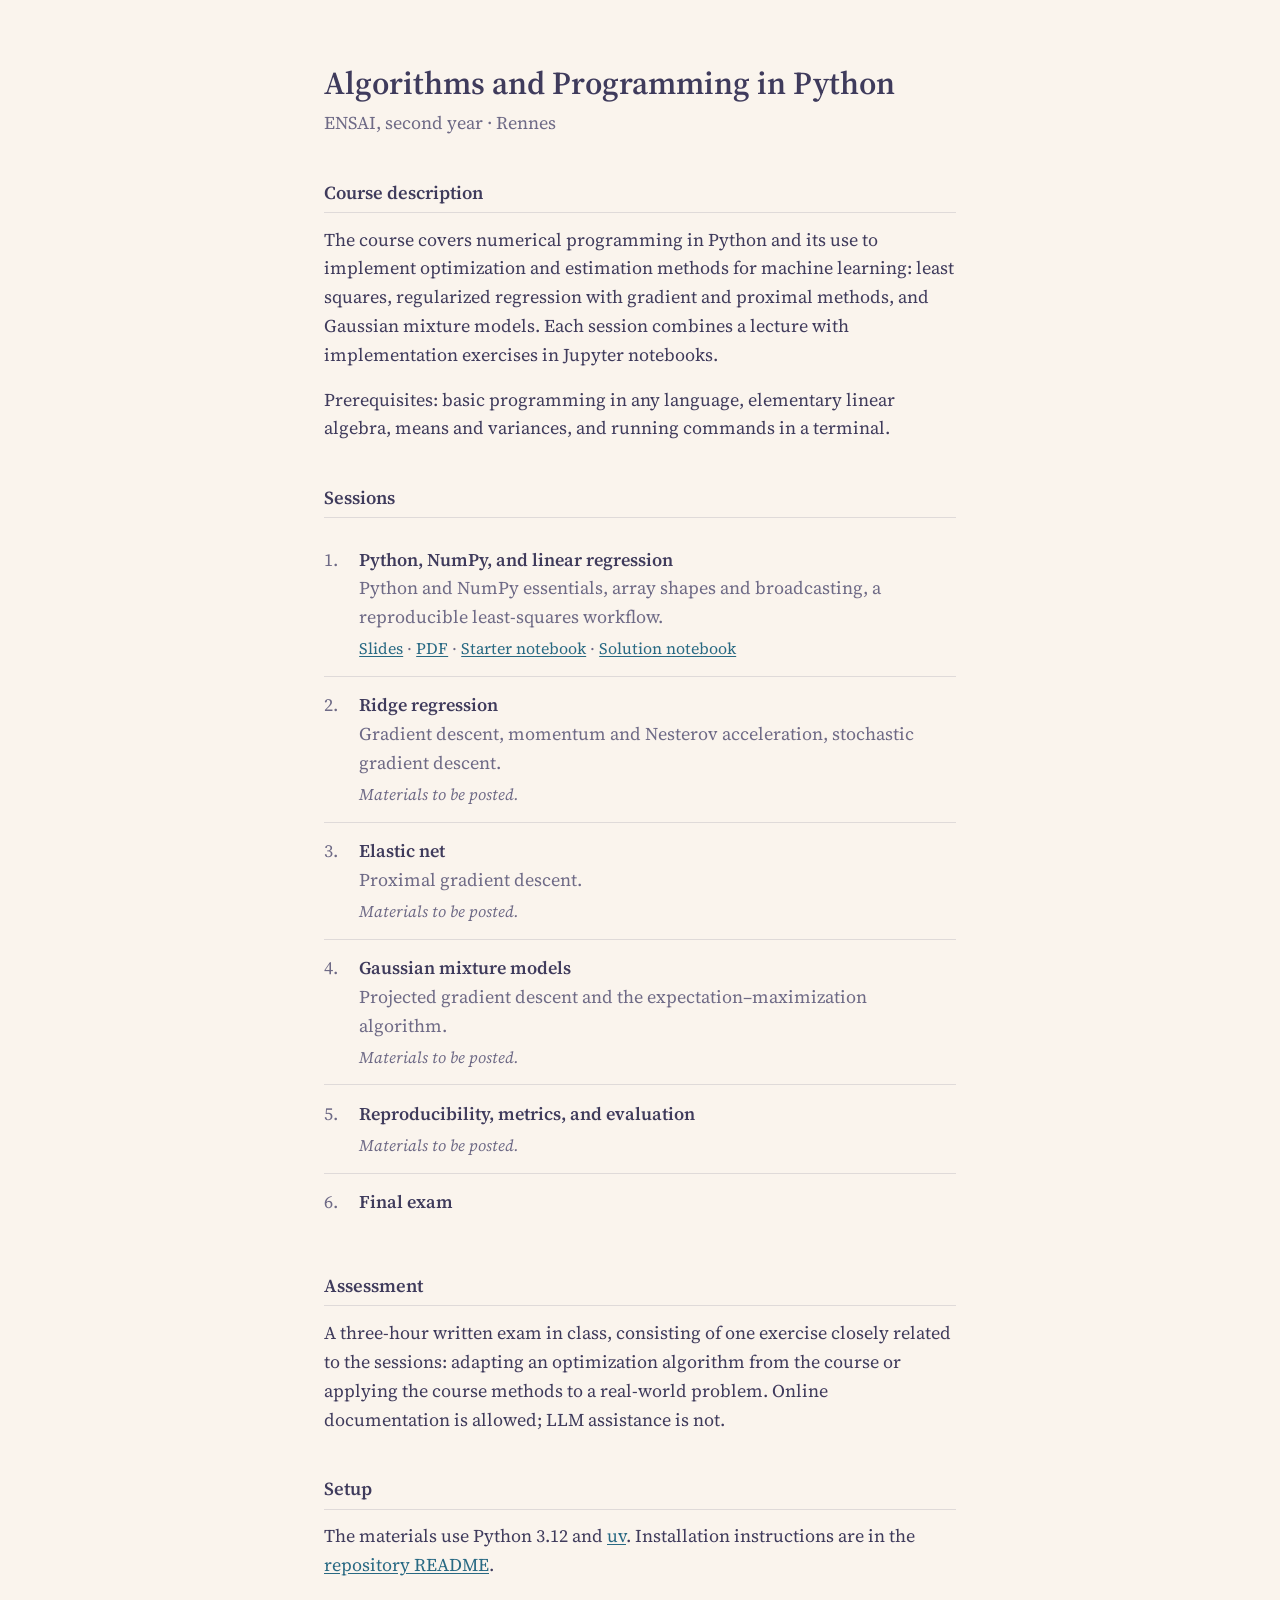
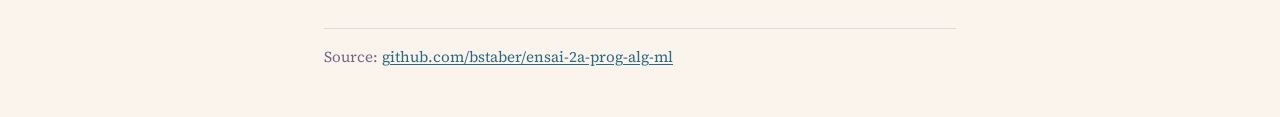
==== commit 1f857e5f: "Deploying to gh-pages from @ bstaber/ensai-2a-prog-alg-ml@25d5758aca7728d9f1c77de0a7f4e5d49cef85f5 🚀" ====
--- a/index.html
+++ b/index.html
@@ -3,575 +3,116 @@
 <head>
 <meta charset="utf-8">
 <meta name="viewport" content="width=device-width, initial-scale=1">
-<title>Algorithms &amp; Programming in Python · ENSAI</title>
-<meta name="description" content="Course home for Algorithms and Programming in Python, second year at ENSAI: slides, notebooks, and the session roadmap from linear regression to Gaussian mixtures.">
+<title>Algorithms and Programming in Python · ENSAI</title>
+<meta name="description" content="Course page for Algorithms and Programming in Python, second year at ENSAI: sessions, materials, and assessment.">
 <link rel="preconnect" href="https://fonts.googleapis.com">
 <link rel="preconnect" href="https://fonts.gstatic.com" crossorigin>
-<link href="https://fonts.googleapis.com/css2?family=Fraunces:ital,opsz,wght,SOFT@0,9..144,300..800,50;1,9..144,300..800,50&family=IBM+Plex+Mono:wght@400;500&family=IBM+Plex+Sans:wght@400;500;600&display=swap" rel="stylesheet">
+<link href="https://fonts.googleapis.com/css2?family=Source+Serif+4:ital,opsz,wght@0,8..60,400;0,8..60,600;1,8..60,400&display=swap" rel="stylesheet">
 <style>
-/* Rosé Pine (dark) with Rosé Pine Dawn for light mode, matching the slide theme. */
 :root {
-  --base: #191724; --surface: #1f1d2e; --overlay: #26233a;
-  --muted: #6e6a86; --subtle: #908caa; --text: #e0def4;
-  --love: #eb6f92; --gold: #f6c177; --rose: #ebbcba;
-  --pine: #6eabc2; --foam: #9ccfd8; --iris: #c4a7e7;
-  --hl-low: #21202e; --hl-med: #403d52; --hl-high: #524f67;
-  --grid: rgba(224, 222, 244, 0.07);
-  --glow: rgba(196, 167, 231, 0.13);
-  --shadow: 0 1px 0 rgba(255, 255, 255, 0.03) inset, 0 18px 40px -24px rgba(0, 0, 0, 0.7);
-  color-scheme: dark;
+  --bg: #faf4ed; --text: #3f3b5c; --muted: #6e6a86; --rule: #dfdad9; --link: #286983;
+  color-scheme: light;
 }
-@media (prefers-color-scheme: light) {
-  :root {
-    --base: #faf4ed; --surface: #fffaf3; --overlay: #f2e9e1;
-    --muted: #9893a5; --subtle: #797593; --text: #575279;
-    --love: #b4637a; --gold: #ea9d34; --rose: #d7827e;
-    --pine: #286983; --foam: #56949f; --iris: #907aa9;
-    --hl-low: #f4ede8; --hl-med: #dfdad9; --hl-high: #cecacd;
-    --grid: rgba(87, 82, 121, 0.09);
-    --glow: rgba(144, 122, 169, 0.12);
-    --shadow: 0 18px 40px -26px rgba(87, 82, 121, 0.45);
-    color-scheme: light;
-  }
+@media (prefers-color-scheme: dark) {
+  :root { --bg: #191724; --text: #e0def4; --muted: #908caa; --rule: #403d52; --link: #9ccfd8; color-scheme: dark; }
 }
+* { box-sizing: border-box; }
+body {
+  margin: 0; background: var(--bg); color: var(--text);
+  font: 400 1.125rem/1.6 "Source Serif 4", Georgia, serif;
+}
+main { max-width: 42rem; margin: 0 auto; padding: 4rem 1.25rem 3rem; }
+h1 { font-size: 2rem; font-weight: 600; line-height: 1.2; margin: 0 0 0.4rem; }
+.affiliation { color: var(--muted); margin: 0 0 2.5rem; }
+h2 {
+  font-size: 1.15rem; font-weight: 600; margin: 2.5rem 0 0.8rem;
+  padding-bottom: 0.3rem; border-bottom: 1px solid var(--rule);
+}
+p { margin: 0 0 1rem; }
+a { color: var(--link); text-underline-offset: 2px; }
+a:focus-visible { outline: 2px solid var(--link); outline-offset: 2px; }
+ul { margin: 0 0 1rem; padding-left: 1.3rem; }
+li { margin: 0.2rem 0; }
 
-*, *::before, *::after { box-sizing: border-box; }
-html { -webkit-text-size-adjust: 100%; }
-body {
-  margin: 0;
-  background-color: var(--base);
-  background-image:
-    radial-gradient(60rem 36rem at 85% -10%, var(--glow), transparent 70%),
-    radial-gradient(circle at 1px 1px, var(--grid) 1px, transparent 1.6px);
-  background-size: auto, 22px 22px;
-  color: var(--text);
-  font: 400 1.0625rem/1.65 "IBM Plex Sans", ui-sans-serif, sans-serif;
-  min-height: 100vh;
-}
-a { color: inherit; }
-.wrap { width: min(72rem, 100% - 2.5rem); margin-inline: auto; }
+.sessions { list-style: none; padding: 0; margin: 0; }
+.sessions > li { display: grid; grid-template-columns: 2.2rem 1fr; padding: 0.9rem 0; border-bottom: 1px solid var(--rule); margin: 0; }
+.sessions > li:last-child { border-bottom: 0; }
+.num { color: var(--muted); font-variant-numeric: tabular-nums; }
+.title { font-weight: 600; }
+.topics { color: var(--muted); }
+.materials { font-size: 1rem; margin-top: 0.25rem; color: var(--muted); }
+.pending { font-size: 1rem; font-style: italic; color: var(--muted); margin-top: 0.25rem; }
 
-/* ---------- masthead ---------- */
-.masthead {
-  display: flex; justify-content: space-between; align-items: center; gap: 1rem;
-  padding: 1.4rem 0; border-bottom: 1px solid var(--hl-med);
-  font: 500 0.78rem/1 "IBM Plex Mono", ui-monospace, monospace;
-  letter-spacing: 0.08em; text-transform: uppercase; color: var(--subtle);
-}
-.masthead a { text-decoration: none; }
-.masthead a:hover { color: var(--iris); }
-
-/* ---------- hero ---------- */
-.hero {
-  display: grid; grid-template-columns: 1.05fr 1fr; gap: clamp(1.5rem, 4vw, 4rem);
-  align-items: center; padding: clamp(2.5rem, 7vw, 5.5rem) 0 clamp(2rem, 5vw, 4rem);
-}
-.eyebrow {
-  font: 500 0.8rem/1.4 "IBM Plex Mono", ui-monospace, monospace;
-  color: var(--foam); letter-spacing: 0.04em; margin: 0 0 1.1rem;
-}
-h1 {
-  font-family: "Fraunces", Georgia, serif; font-optical-sizing: auto;
-  font-weight: 650; font-variation-settings: "SOFT" 50;
-  font-size: clamp(2.6rem, 6.4vw, 4.6rem); line-height: 0.98; letter-spacing: -0.025em;
-  margin: 0 0 1.4rem; color: var(--text);
-}
-h1 em { font-style: italic; font-weight: 420; color: var(--rose); }
-.lede { font-size: 1.15rem; color: var(--subtle); max-width: 34rem; margin: 0 0 2rem; }
-.lede strong { color: var(--text); font-weight: 500; }
-
-.actions { display: flex; flex-wrap: wrap; gap: 0.7rem; }
-.btn {
-  display: inline-flex; align-items: center; gap: 0.55rem;
-  padding: 0.72rem 1.1rem; border-radius: 0.6rem; text-decoration: none;
-  font: 500 0.95rem/1 "IBM Plex Sans", sans-serif;
-  border: 1px solid var(--hl-high); background: var(--surface); color: var(--text);
-  transition: transform 160ms ease, border-color 160ms ease, background 160ms ease;
-}
-.btn:hover { transform: translateY(-2px); border-color: var(--iris); }
-.btn:focus-visible, .links a:focus-visible, .masthead a:focus-visible, footer a:focus-visible {
-  outline: 2px solid var(--gold); outline-offset: 3px;
-}
-.btn.primary { background: var(--iris); border-color: var(--iris); color: var(--base); }
-.btn.primary:hover { background: var(--rose); border-color: var(--rose); }
-.btn svg { width: 1.05em; height: 1.05em; flex: none; }
-
-.figure {
-  position: relative; margin: 0; border-radius: 1.1rem; padding: 0.6rem;
-  background: linear-gradient(160deg, var(--surface), var(--hl-low));
-  border: 1px solid var(--hl-med); box-shadow: var(--shadow);
-}
-.figure svg { display: block; width: 100%; height: auto; }
-.figure figcaption {
-  position: absolute; left: 1.2rem; bottom: 1rem;
-  font: 400 0.75rem/1.3 "IBM Plex Mono", monospace; color: var(--subtle);
-}
-.figure figcaption b { color: var(--gold); font-weight: 500; }
-
-/* hero animation: points appear, the fit draws, residuals drop in */
-.hero-svg .pt { fill: var(--foam); opacity: 0; animation: pop 420ms ease-out forwards; animation-delay: calc(var(--i) * 45ms + 150ms); }
-.hero-svg .fit { stroke: var(--rose); stroke-width: 3.2; stroke-linecap: round; stroke-dasharray: 640; stroke-dashoffset: 640; animation: draw 1100ms cubic-bezier(.6, 0, .2, 1) 1.5s forwards; }
-.hero-svg .resid { stroke: var(--gold); stroke-width: 1.4; opacity: 0; stroke-dasharray: 3 3; animation: fade 400ms ease forwards; animation-delay: calc(var(--i) * 30ms + 2.6s); }
-.hero-svg .grid line { stroke: var(--hl-med); stroke-width: 1; }
-.hero-svg .label { fill: var(--subtle); font: 400 13px "IBM Plex Mono", monospace; }
-@keyframes pop { from { opacity: 0; transform: translateY(6px); } to { opacity: 1; transform: none; } }
-@keyframes draw { to { stroke-dashoffset: 0; } }
-@keyframes fade { to { opacity: 0.75; } }
-
-/* ---------- roadmap ---------- */
-.section-head {
-  display: flex; align-items: baseline; justify-content: space-between; gap: 1rem; flex-wrap: wrap;
-  border-top: 1px solid var(--hl-med); padding-top: 2rem; margin-top: 1rem;
-}
-h2 {
-  font-family: "Fraunces", Georgia, serif; font-weight: 600; font-variation-settings: "SOFT" 50;
-  font-size: clamp(1.8rem, 3.6vw, 2.5rem); letter-spacing: -0.015em; margin: 0;
-}
-.section-head p { margin: 0; color: var(--subtle); font-size: 0.98rem; }
-
-.sessions {
-  list-style: none; padding: 0; margin: 2rem 0 0;
-  display: grid; grid-template-columns: repeat(3, minmax(0, 1fr)); gap: 1.25rem;
-}
-.card {
-  position: relative; display: flex; flex-direction: column;
-  background: var(--surface); border: 1px solid var(--hl-med); border-radius: 1rem;
-  padding: 1.3rem 1.3rem 1.25rem; box-shadow: var(--shadow); overflow: hidden;
-  opacity: 0; animation: rise 600ms cubic-bezier(.2, .7, .2, 1) forwards;
-  animation-delay: calc(var(--n) * 90ms + 300ms);
-  transition: transform 220ms ease, border-color 220ms ease;
-}
-.card:hover { transform: translateY(-4px); border-color: var(--hl-high); }
-.card.current { border-color: color-mix(in srgb, var(--iris) 60%, var(--hl-med)); }
-.card.current::before {
-  content: ""; position: absolute; inset: 0 0 auto; height: 3px;
-  background: linear-gradient(90deg, var(--iris), var(--rose), var(--gold));
-}
-@keyframes rise { from { opacity: 0; transform: translateY(14px); } to { opacity: 1; transform: none; } }
-
-.card-top { display: flex; justify-content: space-between; align-items: flex-start; gap: 0.5rem; }
-.num {
-  font-family: "Fraunces", Georgia, serif; font-weight: 300; font-style: italic;
-  font-size: 3.1rem; line-height: 0.85; color: var(--hl-high); letter-spacing: -0.04em;
-}
-.card.current .num { color: var(--iris); }
-.status {
-  font: 500 0.68rem/1 "IBM Plex Mono", monospace; text-transform: uppercase; letter-spacing: 0.09em;
-  padding: 0.38rem 0.55rem; border-radius: 999px; border: 1px solid var(--hl-high); color: var(--subtle);
-  white-space: nowrap;
-}
-.status.live { color: var(--base); background: var(--foam); border-color: var(--foam); }
-
-.illus { margin: 0.9rem -0.3rem 0.6rem; aspect-ratio: 3 / 2; }
-.illus svg { width: 100%; height: 100%; display: block; overflow: hidden; }
-.card h3 {
-  font-family: "Fraunces", Georgia, serif; font-weight: 600; font-variation-settings: "SOFT" 50;
-  font-size: 1.32rem; line-height: 1.2; letter-spacing: -0.01em; margin: 0 0 0.45rem;
-}
-.card p { margin: 0 0 0.9rem; color: var(--subtle); font-size: 0.95rem; line-height: 1.55; }
-.tags { list-style: none; padding: 0; margin: auto 0 0; display: flex; flex-wrap: wrap; gap: 0.35rem; }
-.tags li {
-  font: 400 0.72rem/1 "IBM Plex Mono", monospace; color: var(--subtle);
-  background: var(--overlay); border-radius: 0.35rem; padding: 0.34rem 0.45rem;
-}
-.links { display: flex; flex-wrap: wrap; gap: 0.4rem 1rem; margin-top: 1rem; padding-top: 0.9rem; border-top: 1px dashed var(--hl-med); }
-.links a {
-  font: 500 0.85rem/1.3 "IBM Plex Sans", sans-serif; color: var(--iris);
-  text-decoration: underline; text-decoration-thickness: 1px; text-underline-offset: 3px;
-}
-.links a:hover { color: var(--rose); }
-
-/* illustration ink, theme-aware */
-.illus .axis { stroke: var(--hl-high); stroke-width: 1; }
-.illus .ink-faint { fill: none; stroke: var(--hl-high); stroke-width: 1.1; }
-.illus .ink-ball { fill: color-mix(in srgb, var(--pine) 22%, transparent); stroke: var(--pine); stroke-width: 1.6; }
-.illus .ink-accent { stroke: var(--rose); }
-.illus .thick { stroke-width: 2.6; stroke-linecap: round; }
-.illus .dot { fill: var(--foam); }
-.illus .star { fill: var(--gold); stroke: var(--surface); stroke-width: 1.5; }
-.illus .path-a { fill: none; stroke: var(--love); stroke-width: 1.8; stroke-linejoin: round; }
-.illus .path-b { fill: none; stroke: var(--foam); stroke-width: 1.8; stroke-linejoin: round; }
-.illus .fill { stroke: none; opacity: 0.85; }
-.illus .ring { fill: none; stroke-width: 1.4; }
-.illus .ring + .ring { stroke-dasharray: 3 3; }
-.illus .c-a { fill: var(--iris); stroke: var(--iris); }
-.illus .c-b { fill: var(--foam); stroke: var(--foam); }
-.illus .c-c { fill: var(--gold); stroke: var(--gold); }
-.illus .ring.c-a, .illus .ring.c-b, .illus .ring.c-c { fill: none; }
-.illus .fold { fill: var(--hl-med); }
-.illus .fold-val { fill: var(--love); }
-.illus .key { font: 400 9px "IBM Plex Mono", monospace; fill: var(--subtle); }
-.illus .paper { fill: var(--overlay); stroke: var(--hl-high); stroke-width: 1.2; }
-.illus .rule { stroke: var(--hl-high); stroke-width: 2; stroke-linecap: round; }
-.illus .check { fill: none; stroke: var(--foam); stroke-width: 4; stroke-linecap: round; stroke-linejoin: round; }
-.illus .clock { fill: var(--surface); stroke: var(--gold); stroke-width: 2; }
-.illus .hand { stroke: var(--gold); stroke-width: 2; stroke-linecap: round; }
-
-/* ---------- footer ---------- */
-footer {
-  margin-top: 4rem; padding: 1.6rem 0 2.4rem; border-top: 1px solid var(--hl-med);
-  display: flex; justify-content: space-between; gap: 1rem; flex-wrap: wrap;
-  color: var(--subtle); font-size: 0.88rem;
-}
-footer a { color: var(--iris); }
-.sr-only { position: absolute; width: 1px; height: 1px; overflow: hidden; clip: rect(0 0 0 0); white-space: nowrap; }
-
-@media (max-width: 62rem) {
-  .sessions { grid-template-columns: repeat(2, minmax(0, 1fr)); }
-}
-@media (max-width: 46rem) {
-  .hero { grid-template-columns: 1fr; }
-  .sessions { grid-template-columns: 1fr; }
-  .masthead .wide { display: none; }
-}
-@media (prefers-reduced-motion: reduce) {
-  *, *::before, *::after { animation: none !important; transition: none !important; }
-  .card, .hero-svg .pt { opacity: 1; }
-  .hero-svg .fit { stroke-dashoffset: 0; }
-  .hero-svg .resid { opacity: 0.75; }
-}
+footer { overflow-wrap: anywhere; margin-top: 3rem; padding-top: 1rem; border-top: 1px solid var(--rule); color: var(--muted); font-size: 0.95rem; }
 </style>
 </head>
 <body>
-<div class="wrap">
-  <header class="masthead">
-    <span>ENSAI <span aria-hidden="true">·</span> 2nd year<span class="wide"> <span aria-hidden="true">·</span> Rennes</span></span>
-    <a href="https://github.com/bstaber/ensai-2a-prog-alg-ml">Source on GitHub ↗</a>
-  </header>
+<main>
+  <h1>Algorithms and Programming in Python</h1>
+  <p class="affiliation">ENSAI, second year · Rennes</p>
 
-  <main>
-    <section class="hero" aria-labelledby="title">
+  <h2>Course description</h2>
+  <p>The course covers numerical programming in Python and its use to implement optimization and estimation methods for machine learning: least squares, regularized regression with gradient and proximal methods, and Gaussian mixture models. Each session combines a lecture with implementation exercises in Jupyter notebooks.</p>
+  <p>Prerequisites: basic programming in any language, elementary linear algebra, means and variances, and running commands in a terminal.</p>
+
+  <h2>Sessions</h2>
+  <ol class="sessions">
+    <li>
+      <span class="num">1.</span>
       <div>
-        <p class="eyebrow">Algorithms &amp; Programming in Python</p>
-        <h1 id="title">From <em>arrays</em> to algorithms for machine learning</h1>
-        <p class="lede">Write numerical Python you can trust: <strong>vectorized</strong>, <strong>reproducible</strong>, and <strong>verified</strong>, then use it to implement the optimization and estimation methods behind modern ML.</p>
-        <div class="actions">
-          <a class="btn primary" href="docs/session01.html">
-            <svg viewBox="0 0 24 24" fill="none" stroke="currentColor" stroke-width="2" aria-hidden="true"><rect x="3" y="4" width="18" height="13" rx="2"/><path d="M8 21h8M12 17v4"/></svg>
-            Session 1 slides
-          </a>
-          <a class="btn" href="docs/session01.pdf">
-            <svg viewBox="0 0 24 24" fill="none" stroke="currentColor" stroke-width="2" aria-hidden="true"><path d="M14 3H6a2 2 0 0 0-2 2v14a2 2 0 0 0 2 2h12a2 2 0 0 0 2-2V9z"/><path d="M14 3v6h6M12 12v6M9 15l3 3 3-3"/></svg>
-            PDF
-          </a>
-          <a class="btn" href="https://github.com/bstaber/ensai-2a-prog-alg-ml/blob/main/notebooks/session01_starter.ipynb">
-            <svg viewBox="0 0 24 24" fill="none" stroke="currentColor" stroke-width="2" aria-hidden="true"><path d="M4 4h12a4 4 0 0 1 4 4v12H8a4 4 0 0 1-4-4z"/><path d="M8 9h8M8 13h5"/></svg>
-            Starter notebook
-          </a>
+        <div class="title">Python, NumPy, and linear regression</div>
+        <div class="topics">Python and NumPy essentials, array shapes and broadcasting, a reproducible least-squares workflow.</div>
+        <div class="materials">
+          <a href="docs/session01.html">Slides</a> · <a href="docs/session01.pdf">PDF</a> · <a href="https://github.com/bstaber/ensai-2a-prog-alg-ml/blob/main/notebooks/session01_starter.ipynb">Starter notebook</a> · <a href="https://github.com/bstaber/ensai-2a-prog-alg-ml/blob/main/notebooks/session01_solution.ipynb">Solution notebook</a>
         </div>
       </div>
+    </li>
+    <li>
+      <span class="num">2.</span>
+      <div>
+        <div class="title">Ridge regression</div>
+        <div class="topics">Gradient descent, momentum and Nesterov acceleration, stochastic gradient descent.</div>
+        <div class="pending">Materials to be posted.</div>
+      </div>
+    </li>
+    <li>
+      <span class="num">3.</span>
+      <div>
+        <div class="title">Elastic net</div>
+        <div class="topics">Proximal gradient descent.</div>
+        <div class="pending">Materials to be posted.</div>
+      </div>
+    </li>
+    <li>
+      <span class="num">4.</span>
+      <div>
+        <div class="title">Gaussian mixture models</div>
+        <div class="topics">Projected gradient descent and the expectation–maximization algorithm.</div>
+        <div class="pending">Materials to be posted.</div>
+      </div>
+    </li>
+    <li>
+      <span class="num">5.</span>
+      <div>
+        <div class="title">Reproducibility, metrics, and evaluation</div>
+        <div class="pending">Materials to be posted.</div>
+      </div>
+    </li>
+    <li>
+      <span class="num">6.</span>
+      <div>
+        <div class="title">Final exam</div>
+      </div>
+    </li>
+  </ol>
 
-      <figure class="figure">
-        <svg class="hero-svg" viewBox="0 0 520 360" role="img" aria-labelledby="hero-desc">
-          <desc id="hero-desc">Scatter plot of noisy data with a fitted regression line and dashed residuals.</desc>
-          <g class="grid" aria-hidden="true">
-            <line x1="34" y1="326" x2="494" y2="326"/><line x1="34" y1="34" x2="34" y2="326"/>
-          </g>
-          
-<line class="resid" style="--i:0" x1="47.0" y1="319.3" x2="47.0" y2="294.7"/>
-<line class="resid" style="--i:1" x1="65.8" y1="281.9" x2="65.8" y2="285.0"/>
-<line class="resid" style="--i:2" x1="92.1" y1="252.9" x2="92.1" y2="271.4"/>
-<line class="resid" style="--i:3" x1="92.7" y1="273.3" x2="92.7" y2="271.1"/>
-<line class="resid" style="--i:4" x1="96.4" y1="280.7" x2="96.4" y2="269.2"/>
-<line class="resid" style="--i:5" x1="100.9" y1="257.9" x2="100.9" y2="266.9"/>
-<line class="resid" style="--i:6" x1="126.4" y1="238.9" x2="126.4" y2="253.7"/>
-<line class="resid" style="--i:7" x1="140.4" y1="250.4" x2="140.4" y2="246.5"/>
-<line class="resid" style="--i:8" x1="158.4" y1="225.9" x2="158.4" y2="237.1"/>
-<line class="resid" style="--i:9" x1="193.7" y1="199.0" x2="193.7" y2="218.9"/>
-<line class="resid" style="--i:10" x1="200.8" y1="218.2" x2="200.8" y2="215.2"/>
-<line class="resid" style="--i:11" x1="252.6" y1="203.1" x2="252.6" y2="188.5"/>
-<line class="resid" style="--i:12" x1="259.7" y1="178.4" x2="259.7" y2="184.8"/>
-<line class="resid" style="--i:13" x1="265.1" y1="177.4" x2="265.1" y2="182.0"/>
-<line class="resid" style="--i:14" x1="265.6" y1="161.7" x2="265.6" y2="181.7"/>
-<line class="resid" style="--i:15" x1="282.2" y1="196.8" x2="282.2" y2="173.2"/>
-<line class="resid" style="--i:16" x1="284.3" y1="184.4" x2="284.3" y2="172.1"/>
-<line class="resid" style="--i:17" x1="301.4" y1="179.0" x2="301.4" y2="163.2"/>
-<line class="resid" style="--i:18" x1="305.9" y1="193.1" x2="305.9" y2="160.9"/>
-<line class="resid" style="--i:19" x1="315.1" y1="154.5" x2="315.1" y2="156.2"/>
-<line class="resid" style="--i:20" x1="333.6" y1="137.8" x2="333.6" y2="146.6"/>
-<line class="resid" style="--i:21" x1="337.0" y1="159.2" x2="337.0" y2="144.8"/>
-<line class="resid" style="--i:22" x1="390.2" y1="93.6" x2="390.2" y2="117.3"/>
-<line class="resid" style="--i:23" x1="396.6" y1="100.6" x2="396.6" y2="114.0"/>
-<line class="resid" style="--i:24" x1="403.2" y1="100.9" x2="403.2" y2="110.6"/>
-<line class="resid" style="--i:25" x1="453.6" y1="79.5" x2="453.6" y2="84.6"/>
-<line class="resid" style="--i:26" x1="462.6" y1="64.8" x2="462.6" y2="79.9"/>
-<line class="resid" style="--i:27" x1="477.4" y1="99.2" x2="477.4" y2="72.3"/>
-<line class="fit" x1="34.0" y1="301.4" x2="486.0" y2="67.8"/>
-<circle class="pt" style="--i:0" cx="47.0" cy="319.3" r="5"/>
-<circle class="pt" style="--i:1" cx="65.8" cy="281.9" r="5"/>
-<circle class="pt" style="--i:2" cx="92.1" cy="252.9" r="5"/>
-<circle class="pt" style="--i:3" cx="92.7" cy="273.3" r="5"/>
-<circle class="pt" style="--i:4" cx="96.4" cy="280.7" r="5"/>
-<circle class="pt" style="--i:5" cx="100.9" cy="257.9" r="5"/>
-<circle class="pt" style="--i:6" cx="126.4" cy="238.9" r="5"/>
-<circle class="pt" style="--i:7" cx="140.4" cy="250.4" r="5"/>
-<circle class="pt" style="--i:8" cx="158.4" cy="225.9" r="5"/>
-<circle class="pt" style="--i:9" cx="193.7" cy="199.0" r="5"/>
-<circle class="pt" style="--i:10" cx="200.8" cy="218.2" r="5"/>
-<circle class="pt" style="--i:11" cx="252.6" cy="203.1" r="5"/>
-<circle class="pt" style="--i:12" cx="259.7" cy="178.4" r="5"/>
-<circle class="pt" style="--i:13" cx="265.1" cy="177.4" r="5"/>
-<circle class="pt" style="--i:14" cx="265.6" cy="161.7" r="5"/>
-<circle class="pt" style="--i:15" cx="282.2" cy="196.8" r="5"/>
-<circle class="pt" style="--i:16" cx="284.3" cy="184.4" r="5"/>
-<circle class="pt" style="--i:17" cx="301.4" cy="179.0" r="5"/>
-<circle class="pt" style="--i:18" cx="305.9" cy="193.1" r="5"/>
-<circle class="pt" style="--i:19" cx="315.1" cy="154.5" r="5"/>
-<circle class="pt" style="--i:20" cx="333.6" cy="137.8" r="5"/>
-<circle class="pt" style="--i:21" cx="337.0" cy="159.2" r="5"/>
-<circle class="pt" style="--i:22" cx="390.2" cy="93.6" r="5"/>
-<circle class="pt" style="--i:23" cx="396.6" cy="100.6" r="5"/>
-<circle class="pt" style="--i:24" cx="403.2" cy="100.9" r="5"/>
-<circle class="pt" style="--i:25" cx="453.6" cy="79.5" r="5"/>
-<circle class="pt" style="--i:26" cx="462.6" cy="64.8" r="5"/>
-<circle class="pt" style="--i:27" cx="477.4" cy="99.2" r="5"/>
+  <h2>Assessment</h2>
+  <p>A three-hour written exam in class, consisting of one exercise closely related to the sessions: adapting an optimization algorithm from the course or applying the course methods to a real-world problem. Online documentation is allowed; LLM assistance is not.</p>
 
-        </svg>
-        <figcaption><b>ŷ = b + a·x</b> · fit → predict → evaluate</figcaption>
-      </figure>
-    </section>
+  <h2>Setup</h2>
+  <p>The materials use Python 3.12 and <a href="https://docs.astral.sh/uv/">uv</a>. Installation instructions are in the <a href="https://github.com/bstaber/ensai-2a-prog-alg-ml#setup-before-class">repository README</a>.</p>
 
-    <section aria-labelledby="roadmap">
-      <div class="section-head">
-        <h2 id="roadmap">Course roadmap</h2>
-        <p>Six three-hour sessions · materials appear as each session opens.</p>
-      </div>
-
-      <ol class="sessions">
-        <li class="card current" style="--n:0">
-          <div class="card-top"><span class="num" aria-hidden="true">01</span><span class="status live">Available</span></div>
-          <div class="illus">
-            <svg viewBox="0 0 240 160" role="img" aria-label="Data points with a least-squares line and residuals">
-<line class="ink-faint" x1="35.5" y1="118.3" x2="35.5" y2="118.8" stroke-dasharray="2 3"/>
-<line class="ink-faint" x1="41.2" y1="111.9" x2="41.2" y2="116.1" stroke-dasharray="2 3"/>
-<line class="ink-faint" x1="66.3" y1="107.2" x2="66.3" y2="104.6" stroke-dasharray="2 3"/>
-<line class="ink-faint" x1="105.8" y1="84.4" x2="105.8" y2="86.5" stroke-dasharray="2 3"/>
-<line class="ink-faint" x1="115.7" y1="85.4" x2="115.7" y2="82.0" stroke-dasharray="2 3"/>
-<line class="ink-faint" x1="136.8" y1="59.0" x2="136.8" y2="72.4" stroke-dasharray="2 3"/>
-<line class="ink-faint" x1="167.9" y1="61.1" x2="167.9" y2="58.1" stroke-dasharray="2 3"/>
-<line class="ink-faint" x1="181.5" y1="59.6" x2="181.5" y2="51.9" stroke-dasharray="2 3"/>
-<line class="ink-accent thick" x1="18.0" y1="126.8" x2="222.0" y2="33.3"/>
-<circle class="dot" cx="35.5" cy="118.3" r="3.2"/>
-<circle class="dot" cx="37.2" cy="123.1" r="3.2"/>
-<circle class="dot" cx="41.2" cy="111.9" r="3.2"/>
-<circle class="dot" cx="50.6" cy="116.4" r="3.2"/>
-<circle class="dot" cx="66.3" cy="107.2" r="3.2"/>
-<circle class="dot" cx="97.8" cy="80.5" r="3.2"/>
-<circle class="dot" cx="105.8" cy="84.4" r="3.2"/>
-<circle class="dot" cx="106.4" cy="92.3" r="3.2"/>
-<circle class="dot" cx="115.7" cy="85.4" r="3.2"/>
-<circle class="dot" cx="123.4" cy="76.1" r="3.2"/>
-<circle class="dot" cx="136.8" cy="59.0" r="3.2"/>
-<circle class="dot" cx="137.7" cy="75.6" r="3.2"/>
-<circle class="dot" cx="167.9" cy="61.1" r="3.2"/>
-<circle class="dot" cx="168.5" cy="51.1" r="3.2"/>
-<circle class="dot" cx="181.5" cy="59.6" r="3.2"/>
-<circle class="dot" cx="213.1" cy="40.0" r="3.2"/>
-</svg>
-          </div>
-          <h3><span class="sr-only">Session 1: </span>Python, NumPy &amp; linear regression</h3>
-          <p>Shapes, axes, and broadcasting, then one complete fit–predict–evaluate workflow, checked against <code>lstsq</code>.</p>
-          <ul class="tags"><li>numpy</li><li>broadcasting</li><li>least squares</li></ul>
-          <div class="links">
-            <a href="docs/session01.html">Slides</a>
-            <a href="docs/session01.pdf">PDF</a>
-            <a href="https://github.com/bstaber/ensai-2a-prog-alg-ml/blob/main/notebooks/session01_starter.ipynb">Starter notebook</a>
-            <a href="https://github.com/bstaber/ensai-2a-prog-alg-ml/blob/main/notebooks/session01_solution.ipynb">Solution</a>
-          </div>
-        </li>
-
-        <li class="card" style="--n:1">
-          <div class="card-top"><span class="num" aria-hidden="true">02</span><span class="status">Coming soon</span></div>
-          <div class="illus">
-            <svg viewBox="0 0 240 160" role="img" aria-label="Elliptical loss contours with an L2 ball; plain gradient descent zigzags while momentum takes a smoother path to the ridge solution">
-<line class="axis" x1="8" y1="136" x2="232" y2="136"/><line class="axis" x1="40" y1="6" x2="40" y2="154"/>
-<path class="ink-faint" d="M183.0,76.2 L183.0,75.9 L182.9,75.6 L182.8,75.3 L182.7,75.0 L182.5,74.7 L182.4,74.4 L182.1,74.1 L181.9,73.8 L181.6,73.5 L181.2,73.3 L180.9,73.0 L180.5,72.8 L180.1,72.5 L179.6,72.3 L179.1,72.1 L178.6,71.9 L178.1,71.7 L177.6,71.5 L177.0,71.3 L176.4,71.1 L175.8,71.0 L175.2,70.9 L174.5,70.8 L173.9,70.7 L173.2,70.6 L172.6,70.5 L171.9,70.4 L171.2,70.4 L170.5,70.4 L169.8,70.4 L169.1,70.4 L168.5,70.4 L167.8,70.5 L167.1,70.5 L166.4,70.6 L165.8,70.7 L165.1,70.8 L164.5,70.9 L163.9,71.1 L163.3,71.2 L162.7,71.4 L162.2,71.6 L161.6,71.8 L161.1,72.0 L160.6,72.2 L160.2,72.4 L159.7,72.6 L159.3,72.9 L158.9,73.1 L158.6,73.4 L158.3,73.7 L158.0,74.0 L157.8,74.2 L157.5,74.5 L157.4,74.8 L157.2,75.1 L157.1,75.4 L157.0,75.7 L157.0,76.0 L157.0,76.4 L157.0,76.7 L157.1,77.0 L157.2,77.3 L157.4,77.6 L157.5,77.9 L157.8,78.2 L158.0,78.4 L158.3,78.7 L158.6,79.0 L158.9,79.3 L159.3,79.5 L159.7,79.8 L160.2,80.0 L160.6,80.2 L161.1,80.4 L161.6,80.6 L162.2,80.8 L162.7,81.0 L163.3,81.2 L163.9,81.3 L164.5,81.5 L165.1,81.6 L165.8,81.7 L166.4,81.8 L167.1,81.9 L167.8,81.9 L168.5,82.0 L169.1,82.0 L169.8,82.0 L170.5,82.0 L171.2,82.0 L171.9,82.0 L172.6,81.9 L173.2,81.8 L173.9,81.7 L174.5,81.6 L175.2,81.5 L175.8,81.4 L176.4,81.3 L177.0,81.1 L177.6,80.9 L178.1,80.7 L178.6,80.5 L179.1,80.3 L179.6,80.1 L180.1,79.9 L180.5,79.6 L180.9,79.4 L181.2,79.1 L181.6,78.9 L181.9,78.6 L182.1,78.3 L182.4,78.0 L182.5,77.7 L182.7,77.4 L182.8,77.1 L182.9,76.8 L183.0,76.5 L183.0,76.2 Z"/>
-<path class="ink-faint" d="M196.0,76.2 L196.0,75.6 L195.9,75.0 L195.7,74.4 L195.4,73.8 L195.1,73.2 L194.7,72.6 L194.2,72.0 L193.7,71.4 L193.1,70.9 L192.5,70.3 L191.7,69.8 L191.0,69.3 L190.1,68.8 L189.2,68.4 L188.3,67.9 L187.3,67.5 L186.2,67.1 L185.1,66.7 L184.0,66.4 L182.8,66.1 L181.6,65.8 L180.3,65.5 L179.1,65.3 L177.8,65.1 L176.5,64.9 L175.1,64.8 L173.8,64.7 L172.4,64.6 L171.0,64.6 L169.7,64.6 L168.3,64.6 L166.9,64.7 L165.6,64.7 L164.2,64.9 L162.9,65.0 L161.6,65.2 L160.3,65.4 L159.0,65.7 L157.8,65.9 L156.6,66.2 L155.4,66.6 L154.3,66.9 L153.3,67.3 L152.2,67.7 L151.3,68.1 L150.3,68.6 L149.5,69.1 L148.6,69.6 L147.9,70.1 L147.2,70.6 L146.6,71.2 L146.0,71.7 L145.5,72.3 L145.1,72.9 L144.7,73.5 L144.4,74.1 L144.2,74.7 L144.1,75.3 L144.0,75.9 L144.0,76.5 L144.1,77.1 L144.2,77.7 L144.4,78.3 L144.7,78.9 L145.1,79.5 L145.5,80.1 L146.0,80.7 L146.6,81.2 L147.2,81.8 L147.9,82.3 L148.6,82.8 L149.5,83.3 L150.3,83.8 L151.3,84.3 L152.2,84.7 L153.3,85.1 L154.3,85.5 L155.4,85.8 L156.6,86.2 L157.8,86.5 L159.0,86.7 L160.3,87.0 L161.6,87.2 L162.9,87.4 L164.2,87.5 L165.6,87.7 L166.9,87.7 L168.3,87.8 L169.7,87.8 L171.0,87.8 L172.4,87.8 L173.8,87.7 L175.1,87.6 L176.5,87.5 L177.8,87.3 L179.1,87.1 L180.3,86.9 L181.6,86.6 L182.8,86.3 L184.0,86.0 L185.1,85.7 L186.2,85.3 L187.3,84.9 L188.3,84.5 L189.2,84.0 L190.1,83.6 L191.0,83.1 L191.7,82.6 L192.5,82.1 L193.1,81.5 L193.7,81.0 L194.2,80.4 L194.7,79.8 L195.1,79.2 L195.4,78.6 L195.7,78.0 L195.9,77.4 L196.0,76.8 L196.0,76.2 Z"/>
-<path class="ink-faint" d="M249.4,76.2 L249.3,74.3 L249.0,72.5 L248.4,70.6 L247.7,68.8 L246.7,66.9 L245.5,65.1 L244.1,63.4 L242.5,61.6 L240.6,59.9 L238.6,58.3 L236.4,56.7 L234.0,55.2 L231.5,53.7 L228.7,52.3 L225.8,50.9 L222.7,49.6 L219.5,48.4 L216.2,47.3 L212.7,46.2 L209.1,45.3 L205.4,44.4 L201.6,43.6 L197.7,42.9 L193.7,42.3 L189.7,41.8 L185.6,41.4 L181.5,41.0 L177.3,40.8 L173.1,40.7 L169.0,40.7 L164.8,40.8 L160.6,40.9 L156.4,41.2 L152.3,41.6 L148.3,42.0 L144.3,42.6 L140.3,43.2 L136.5,44.0 L132.7,44.8 L129.1,45.8 L125.5,46.8 L122.1,47.8 L118.8,49.0 L115.7,50.3 L112.7,51.6 L109.9,53.0 L107.2,54.4 L104.8,55.9 L102.5,57.5 L100.3,59.1 L98.4,60.8 L96.7,62.5 L95.2,64.2 L93.9,66.0 L92.8,67.8 L91.9,69.7 L91.3,71.5 L90.8,73.4 L90.6,75.3 L90.6,77.1 L90.8,79.0 L91.3,80.9 L91.9,82.7 L92.8,84.6 L93.9,86.4 L95.2,88.2 L96.7,89.9 L98.4,91.6 L100.3,93.3 L102.5,94.9 L104.8,96.5 L107.2,98.0 L109.9,99.4 L112.7,100.8 L115.7,102.1 L118.8,103.4 L122.1,104.6 L125.5,105.6 L129.1,106.6 L132.7,107.6 L136.5,108.4 L140.3,109.2 L144.3,109.8 L148.3,110.4 L152.3,110.8 L156.4,111.2 L160.6,111.5 L164.8,111.6 L169.0,111.7 L173.1,111.7 L177.3,111.6 L181.5,111.4 L185.6,111.0 L189.7,110.6 L193.7,110.1 L197.7,109.5 L201.6,108.8 L205.4,108.0 L209.1,107.1 L212.7,106.2 L216.2,105.1 L219.5,104.0 L222.7,102.8 L225.8,101.5 L228.7,100.1 L231.5,98.7 L234.0,97.2 L236.4,95.7 L238.6,94.1 L240.6,92.5 L242.5,90.8 L244.1,89.0 L245.5,87.3 L246.7,85.5 L247.7,83.6 L248.4,81.8 L249.0,79.9 L249.3,78.1 L249.4,76.2 Z"/>
-<path class="ink-faint" d="M293.1,76.2 L292.9,73.3 L292.4,70.4 L291.5,67.5 L290.3,64.7 L288.8,61.8 L286.9,59.1 L284.8,56.3 L282.3,53.6 L279.4,51.0 L276.3,48.5 L272.9,46.0 L269.2,43.6 L265.2,41.3 L260.9,39.1 L256.4,37.0 L251.7,35.0 L246.7,33.2 L241.5,31.4 L236.2,29.8 L230.6,28.3 L224.9,26.9 L219.0,25.7 L212.9,24.6 L206.8,23.7 L200.5,22.9 L194.2,22.2 L187.8,21.7 L181.4,21.4 L174.9,21.2 L168.4,21.2 L161.9,21.3 L155.4,21.5 L149.0,22.0 L142.6,22.5 L136.3,23.3 L130.1,24.1 L124.0,25.1 L118.1,26.3 L112.3,27.6 L106.6,29.0 L101.1,30.6 L95.8,32.3 L90.8,34.1 L85.9,36.0 L81.3,38.1 L76.9,40.2 L72.8,42.5 L68.9,44.8 L65.4,47.2 L62.1,49.7 L59.1,52.3 L56.5,55.0 L54.1,57.7 L52.1,60.4 L50.4,63.2 L49.0,66.1 L48.0,69.0 L47.3,71.8 L47.0,74.7 L47.0,77.7 L47.3,80.6 L48.0,83.4 L49.0,86.3 L50.4,89.2 L52.1,92.0 L54.1,94.7 L56.5,97.4 L59.1,100.1 L62.1,102.7 L65.4,105.2 L68.9,107.6 L72.8,109.9 L76.9,112.2 L81.3,114.3 L85.9,116.4 L90.8,118.3 L95.8,120.1 L101.1,121.8 L106.6,123.4 L112.3,124.8 L118.1,126.1 L124.0,127.3 L130.1,128.3 L136.3,129.1 L142.6,129.9 L149.0,130.4 L155.4,130.9 L161.9,131.1 L168.4,131.2 L174.9,131.2 L181.4,131.0 L187.8,130.7 L194.2,130.2 L200.5,129.5 L206.8,128.7 L212.9,127.8 L219.0,126.7 L224.9,125.5 L230.6,124.1 L236.2,122.6 L241.5,121.0 L246.7,119.2 L251.7,117.4 L256.4,115.4 L260.9,113.3 L265.2,111.1 L269.2,108.8 L272.9,106.4 L276.3,103.9 L279.4,101.4 L282.3,98.8 L284.8,96.1 L286.9,93.3 L288.8,90.6 L290.3,87.7 L291.5,84.9 L292.4,82.0 L292.9,79.1 L293.1,76.2 Z"/>
-<path class="ink-ball" d="M113.0,136.0 L112.9,132.1 L112.6,128.3 L112.1,124.5 L111.4,120.7 L110.5,116.9 L109.4,113.3 L108.1,109.6 L106.6,106.1 L104.9,102.6 L103.1,99.2 L101.1,95.9 L98.9,92.8 L96.5,89.7 L94.0,86.8 L91.3,84.0 L88.5,81.4 L85.5,78.9 L82.5,76.6 L79.3,74.4 L76.0,72.4 L72.6,70.6 L69.1,69.0 L65.5,67.6 L61.8,66.3 L58.1,65.3 L54.4,64.4 L50.6,63.7 L46.7,63.3 L42.9,63.0 L39.0,63.0 L35.2,63.1 L31.3,63.5 L27.5,64.0 L23.8,64.8 L20.0,65.8 L16.3,66.9 L12.7,68.3 L9.2,69.8 L5.7,71.5 L2.4,73.4 L-0.9,75.5 L-4.0,77.7 L-7.0,80.1 L-9.9,82.7 L-12.6,85.4 L-15.2,88.2 L-17.7,91.2 L-20.0,94.3 L-22.1,97.6 L-24.0,100.9 L-25.8,104.3 L-27.4,107.8 L-28.8,111.4 L-30.0,115.1 L-31.0,118.8 L-31.8,122.6 L-32.4,126.4 L-32.8,130.2 L-33.0,134.1 L-33.0,137.9 L-32.8,141.8 L-32.4,145.6 L-31.8,149.4 L-31.0,153.2 L-30.0,156.9 L-28.8,160.6 L-27.4,164.2 L-25.8,167.7 L-24.0,171.1 L-22.1,174.4 L-20.0,177.7 L-17.7,180.8 L-15.2,183.8 L-12.6,186.6 L-9.9,189.3 L-7.0,191.9 L-4.0,194.3 L-0.9,196.5 L2.4,198.6 L5.7,200.5 L9.2,202.2 L12.7,203.7 L16.3,205.1 L20.0,206.2 L23.8,207.2 L27.5,208.0 L31.3,208.5 L35.2,208.9 L39.0,209.0 L42.9,209.0 L46.7,208.7 L50.6,208.3 L54.4,207.6 L58.1,206.7 L61.8,205.7 L65.5,204.4 L69.1,203.0 L72.6,201.4 L76.0,199.6 L79.3,197.6 L82.5,195.4 L85.5,193.1 L88.5,190.6 L91.3,188.0 L94.0,185.2 L96.5,182.3 L98.9,179.2 L101.1,176.1 L103.1,172.8 L104.9,169.4 L106.6,165.9 L108.1,162.4 L109.4,158.7 L110.5,155.1 L111.4,151.3 L112.1,147.5 L112.6,143.7 L112.9,139.9 L113.0,136.0 Z"/>
-<path class="path-a" d="M55.6,34.6 L82.9,134.9 L91.6,49.6 L94.4,122.1 L95.3,60.5 L95.6,112.8 L95.7,68.4 L95.7,106.2 L95.7,74.0 L95.7,101.3 L95.7,78.1 L95.7,97.9 L95.7,81.1 L95.7,95.3 L95.7,83.2 L95.7,93.5 L95.7,84.8 L95.7,92.2 L95.7,85.9 L95.7,91.3 L95.7,86.7 L95.7,90.6 L95.7,87.3 L95.7,90.1 L95.7,87.7 L95.7,89.7 L95.7,88.0 L95.7,89.5 L95.7,88.2 L95.7,89.3 L95.7,88.4"/>
-<path class="path-b" d="M55.6,34.6 L60.8,53.6 L68.4,77.3 L76.5,95.5 L83.8,104.1 L89.7,103.9 L94.1,98.5 L96.9,91.8 L98.4,86.8 L99.0,84.5 L98.9,84.6 L98.5,86.1 L97.8,88.0 L97.2,89.4 L96.6,90.0 L96.1,90.0 L95.8,89.5 L95.6,89.0 L95.5,88.6 L95.4,88.4 L95.5,88.5 L95.5,88.6 L95.6,88.7 L95.6,88.8 L95.6,88.9 L95.7,88.9 L95.7,88.8 L95.7,88.8 L95.7,88.8 L95.7,88.8 L95.7,88.8"/>
-<circle class="dot" cx="170.0" cy="76.2" r="4"/>
-<circle class="star" cx="95.7" cy="88.8" r="4"/>
-
-              <text class="key" x="110" y="152" style="fill:var(--love)">— GD</text><text class="key" x="148" y="152" style="fill:var(--foam)">— momentum</text>
-            </svg>
-          </div>
-          <h3><span class="sr-only">Session 2: </span>Ridge regression &amp; gradient methods</h3>
-          <p>Gradient descent, momentum and Nesterov acceleration, then stochastic gradients on a regularized least-squares problem.</p>
-          <ul class="tags"><li>GD</li><li>momentum / NAG</li><li>SGD</li></ul>
-        </li>
-
-        <li class="card" style="--n:2">
-          <div class="card-top"><span class="num" aria-hidden="true">03</span><span class="status">Coming soon</span></div>
-          <div class="illus">
-            <svg viewBox="0 0 240 160" role="img" aria-label="Loss contours touching the rounded-diamond elastic-net ball on an axis, giving a sparse solution">
-<line class="axis" x1="8" y1="112.0" x2="232" y2="112.0"/><line class="axis" x1="62.0" y1="6" x2="62.0" y2="154"/>
-<path class="ink-faint" d="M203.9,81.7 L203.4,82.0 L202.8,82.2 L202.1,82.4 L201.4,82.4 L200.6,82.3 L199.7,82.2 L198.8,81.9 L197.8,81.6 L196.8,81.1 L195.7,80.6 L194.5,80.0 L193.3,79.3 L192.1,78.4 L190.8,77.5 L189.5,76.6 L188.1,75.5 L186.7,74.4 L185.3,73.1 L183.9,71.9 L182.5,70.5 L181.0,69.1 L179.5,67.6 L178.1,66.1 L176.6,64.5 L175.1,62.8 L173.6,61.2 L172.2,59.4 L170.8,57.7 L169.3,55.9 L167.9,54.1 L166.6,52.3 L165.2,50.4 L163.9,48.6 L162.7,46.7 L161.4,44.9 L160.3,43.1 L159.1,41.2 L158.0,39.4 L157.0,37.6 L156.1,35.9 L155.1,34.1 L154.3,32.5 L153.5,30.8 L152.8,29.2 L152.2,27.7 L151.6,26.2 L151.1,24.7 L150.7,23.3 L150.3,22.0 L150.0,20.8 L149.8,19.6 L149.7,18.5 L149.7,17.5 L149.7,16.6 L149.8,15.8 L150.0,15.0 L150.3,14.4 L150.6,13.8 L151.0,13.3 L151.5,13.0 L152.1,12.7 L152.7,12.5 L153.4,12.4 L154.2,12.4 L155.0,12.5 L155.9,12.7 L156.9,13.0 L157.9,13.4 L159.0,13.9 L160.1,14.5 L161.3,15.2 L162.5,15.9 L163.8,16.8 L165.1,17.7 L166.4,18.8 L167.8,19.9 L169.2,21.0 L170.6,22.3 L172.0,23.6 L173.5,25.0 L174.9,26.5 L176.4,28.0 L177.9,29.5 L179.4,31.1 L180.8,32.8 L182.3,34.5 L183.7,36.2 L185.2,38.0 L186.6,39.8 L187.9,41.6 L189.3,43.4 L190.6,45.3 L191.9,47.1 L193.2,49.0 L194.4,50.8 L195.5,52.7 L196.6,54.5 L197.7,56.3 L198.7,58.0 L199.6,59.8 L200.5,61.5 L201.3,63.2 L202.0,64.8 L202.7,66.4 L203.3,67.9 L203.9,69.4 L204.3,70.8 L204.7,72.1 L205.0,73.4 L205.3,74.6 L205.4,75.7 L205.5,76.8 L205.5,77.7 L205.4,78.6 L205.3,79.4 L205.1,80.1 L204.8,80.7 L204.4,81.2 L203.9,81.7 Z"/>
-<path class="ink-faint" d="M230.3,115.9 L229.2,116.6 L228.0,117.1 L226.7,117.3 L225.2,117.4 L223.6,117.3 L221.8,117.0 L220.0,116.5 L218.0,115.8 L215.9,114.9 L213.7,113.8 L211.4,112.6 L209.0,111.1 L206.5,109.5 L204.0,107.7 L201.3,105.7 L198.6,103.6 L195.9,101.3 L193.1,98.9 L190.2,96.3 L187.3,93.6 L184.4,90.8 L181.5,87.8 L178.5,84.7 L175.6,81.5 L172.6,78.3 L169.7,74.9 L166.8,71.5 L163.9,68.0 L161.1,64.4 L158.3,60.8 L155.5,57.2 L152.9,53.5 L150.3,49.8 L147.7,46.1 L145.3,42.4 L142.9,38.7 L140.7,35.1 L138.5,31.5 L136.4,27.9 L134.5,24.4 L132.7,20.9 L131.0,17.5 L129.4,14.2 L128.0,11.0 L126.7,7.9 L125.6,4.9 L124.6,2.0 L123.7,-0.7 L123.0,-3.3 L122.5,-5.8 L122.1,-8.1 L121.8,-10.3 L121.7,-12.3 L121.8,-14.2 L122.0,-15.8 L122.4,-17.3 L122.9,-18.7 L123.6,-19.8 L124.5,-20.7 L125.5,-21.5 L126.6,-22.1 L127.9,-22.4 L129.3,-22.6 L130.8,-22.6 L132.5,-22.4 L134.3,-22.0 L136.2,-21.4 L138.2,-20.6 L140.4,-19.6 L142.6,-18.4 L145.0,-17.1 L147.4,-15.5 L149.9,-13.8 L152.5,-11.9 L155.2,-9.9 L157.9,-7.7 L160.7,-5.3 L163.6,-2.8 L166.4,-0.2 L169.3,2.6 L172.3,5.5 L175.2,8.5 L178.2,11.7 L181.1,14.9 L184.0,18.2 L187.0,21.6 L189.9,25.1 L192.7,28.6 L195.5,32.2 L198.3,35.8 L201.0,39.5 L203.6,43.2 L206.2,46.9 L208.7,50.5 L211.1,54.2 L213.4,57.9 L215.6,61.5 L217.7,65.1 L219.7,68.7 L221.6,72.2 L223.4,75.6 L225.0,78.9 L226.5,82.2 L227.8,85.4 L229.1,88.4 L230.1,91.3 L231.1,94.2 L231.8,96.8 L232.5,99.4 L232.9,101.8 L233.3,104.0 L233.4,106.1 L233.4,108.1 L233.3,109.8 L233.0,111.4 L232.5,112.8 L231.9,114.1 L231.2,115.1 L230.3,115.9 Z"/>
-<path class="ink-faint" d="M431.5,377.9 L426.4,381.1 L420.6,383.3 L414.2,384.6 L407.0,385.0 L399.3,384.5 L390.9,383.0 L381.9,380.5 L372.4,377.1 L362.3,372.9 L351.7,367.7 L340.6,361.6 L329.1,354.6 L317.1,346.8 L304.7,338.1 L292.0,328.7 L279.0,318.4 L265.7,307.4 L252.1,295.7 L238.4,283.3 L224.4,270.2 L210.4,256.5 L196.2,242.2 L182.0,227.4 L167.8,212.1 L153.6,196.3 L139.5,180.1 L125.5,163.5 L111.6,146.6 L97.9,129.4 L84.4,112.0 L71.2,94.5 L58.3,76.7 L45.7,59.0 L33.5,41.1 L21.7,23.3 L10.4,5.6 L-0.6,-12.0 L-11.0,-29.5 L-20.9,-46.7 L-30.2,-63.7 L-38.9,-80.4 L-47.1,-96.7 L-54.6,-112.6 L-61.5,-128.1 L-67.7,-143.1 L-73.2,-157.5 L-78.1,-171.4 L-82.2,-184.7 L-85.6,-197.3 L-88.2,-209.2 L-90.1,-220.4 L-91.3,-230.9 L-91.7,-240.6 L-91.4,-249.5 L-90.3,-257.6 L-88.5,-264.8 L-85.9,-271.1 L-82.6,-276.6 L-78.6,-281.2 L-73.9,-284.8 L-68.4,-287.5 L-62.3,-289.3 L-55.5,-290.2 L-48.0,-290.1 L-40.0,-289.0 L-31.3,-287.0 L-22.0,-284.1 L-12.2,-280.3 L-1.9,-275.6 L9.0,-269.9 L20.3,-263.4 L32.1,-256.0 L44.2,-247.8 L56.8,-238.7 L69.6,-228.8 L82.8,-218.2 L96.3,-206.8 L109.9,-194.8 L123.8,-182.0 L137.8,-168.6 L151.9,-154.6 L166.1,-140.1 L180.3,-125.0 L194.5,-109.4 L208.7,-93.4 L222.7,-77.0 L236.7,-60.3 L250.5,-43.3 L264.1,-26.0 L277.4,-8.5 L290.5,9.2 L303.2,26.9 L315.6,44.8 L327.6,62.6 L339.2,80.4 L350.4,98.0 L361.0,115.6 L371.2,132.9 L380.8,150.1 L389.8,166.9 L398.3,183.4 L406.1,199.5 L413.3,215.2 L419.9,230.4 L425.8,245.2 L430.9,259.3 L435.4,272.9 L439.2,285.8 L442.2,298.1 L444.5,309.7 L446.0,320.6 L446.8,330.7 L446.9,340.0 L446.2,348.4 L444.7,356.1 L442.5,362.9 L439.6,368.8 L435.9,373.8 L431.5,377.9 Z"/>
-<path class="ink-faint" d="M302.5,210.0 L300.0,211.5 L297.1,212.6 L294.0,213.3 L290.5,213.5 L286.6,213.2 L282.5,212.4 L278.1,211.2 L273.4,209.6 L268.4,207.5 L263.2,204.9 L257.8,201.9 L252.1,198.5 L246.2,194.7 L240.1,190.4 L233.9,185.7 L227.5,180.7 L220.9,175.3 L214.3,169.5 L207.5,163.4 L200.6,157.0 L193.7,150.2 L186.8,143.2 L179.8,135.9 L172.8,128.4 L165.8,120.6 L158.9,112.7 L152.0,104.5 L145.1,96.2 L138.4,87.7 L131.8,79.2 L125.3,70.5 L118.9,61.8 L112.7,53.1 L106.7,44.3 L100.9,35.6 L95.3,26.8 L90.0,18.2 L84.9,9.6 L80.0,1.1 L75.4,-7.3 L71.1,-15.5 L67.1,-23.5 L63.4,-31.3 L60.0,-38.9 L56.9,-46.3 L54.2,-53.4 L51.9,-60.2 L49.8,-66.7 L48.2,-72.9 L46.9,-78.8 L45.9,-84.3 L45.3,-89.5 L45.1,-94.3 L45.3,-98.6 L45.8,-102.6 L46.7,-106.2 L48.0,-109.3 L49.6,-112.0 L51.6,-114.2 L53.9,-116.0 L56.6,-117.3 L59.6,-118.2 L63.0,-118.6 L66.6,-118.6 L70.6,-118.1 L74.9,-117.1 L79.4,-115.7 L84.2,-113.8 L89.3,-111.5 L94.7,-108.7 L100.2,-105.5 L106.0,-101.8 L112.0,-97.8 L118.2,-93.3 L124.5,-88.5 L131.0,-83.2 L137.6,-77.6 L144.3,-71.7 L151.1,-65.4 L158.0,-58.8 L165.0,-52.0 L171.9,-44.8 L178.9,-37.4 L185.9,-29.7 L192.9,-21.9 L199.8,-13.8 L206.7,-5.6 L213.4,2.8 L220.1,11.3 L226.7,19.9 L233.1,28.6 L239.4,37.3 L245.5,46.1 L251.4,54.9 L257.1,63.6 L262.6,72.3 L267.8,80.9 L272.8,89.5 L277.5,97.9 L282.0,106.2 L286.1,114.3 L290.0,122.2 L293.5,129.9 L296.8,137.4 L299.7,144.7 L302.2,151.6 L304.4,158.3 L306.2,164.7 L307.7,170.7 L308.9,176.4 L309.6,181.8 L310.0,186.7 L310.0,191.3 L309.7,195.5 L309.0,199.2 L307.9,202.6 L306.5,205.5 L304.6,207.9 L302.5,210.0 Z"/>
-<path class="ink-ball" d="M84.4,112.0 L83.5,110.9 L82.7,109.8 L81.9,108.8 L81.2,107.9 L80.4,107.0 L79.7,106.2 L79.0,105.4 L78.4,104.6 L77.7,103.9 L77.1,103.2 L76.4,102.5 L75.8,101.9 L75.2,101.2 L74.5,100.6 L73.9,99.9 L73.3,99.3 L72.6,98.7 L72.0,98.0 L71.3,97.4 L70.6,96.8 L69.9,96.1 L69.2,95.5 L68.4,94.8 L67.6,94.1 L66.8,93.4 L65.9,92.6 L64.9,91.9 L63.9,91.1 L62.9,90.2 L61.7,89.8 L60.6,90.7 L59.6,91.5 L58.6,92.3 L57.7,93.0 L56.8,93.7 L56.0,94.4 L55.2,95.1 L54.5,95.8 L53.7,96.4 L53.0,97.1 L52.4,97.7 L51.7,98.4 L51.0,99.0 L50.4,99.6 L49.8,100.2 L49.1,100.9 L48.5,101.5 L47.9,102.2 L47.2,102.9 L46.6,103.6 L46.0,104.3 L45.3,105.0 L44.6,105.8 L43.9,106.6 L43.2,107.4 L42.5,108.3 L41.7,109.3 L40.9,110.3 L40.0,111.4 L40.0,112.6 L40.9,113.7 L41.7,114.7 L42.5,115.7 L43.2,116.6 L43.9,117.4 L44.6,118.2 L45.3,119.0 L46.0,119.7 L46.6,120.4 L47.2,121.1 L47.9,121.8 L48.5,122.5 L49.1,123.1 L49.8,123.8 L50.4,124.4 L51.0,125.0 L51.7,125.6 L52.4,126.3 L53.0,126.9 L53.7,127.6 L54.5,128.2 L55.2,128.9 L56.0,129.6 L56.8,130.3 L57.7,131.0 L58.6,131.7 L59.6,132.5 L60.6,133.3 L61.7,134.2 L62.9,133.8 L63.9,132.9 L64.9,132.1 L65.9,131.4 L66.8,130.6 L67.6,129.9 L68.4,129.2 L69.2,128.5 L69.9,127.9 L70.6,127.2 L71.3,126.6 L72.0,126.0 L72.6,125.3 L73.3,124.7 L73.9,124.1 L74.5,123.4 L75.2,122.8 L75.8,122.1 L76.4,121.5 L77.1,120.8 L77.7,120.1 L78.4,119.4 L79.0,118.6 L79.7,117.8 L80.4,117.0 L81.2,116.1 L81.9,115.2 L82.7,114.2 L83.5,113.1 L84.4,112.0 Z"/>
-<circle class="dot" cx="177.6" cy="47.4" r="4"/>
-<circle class="star" cx="84.4" cy="112.0" r="4"/>
-</svg>
-          </div>
-          <h3><span class="sr-only">Session 3: </span>Elastic net &amp; proximal gradient</h3>
-          <p>Mixing ℓ₁ and ℓ₂ penalties for sparse, stable models, solved with soft-thresholding proximal steps.</p>
-          <ul class="tags"><li>ℓ₁ + ℓ₂</li><li>proximal GD</li><li>sparsity</li></ul>
-        </li>
-
-        <li class="card" style="--n:3">
-          <div class="card-top"><span class="num" aria-hidden="true">04</span><span class="status">Coming soon</span></div>
-          <div class="illus">
-            <svg viewBox="0 0 240 160" role="img" aria-label="Three clusters of points with one- and two-sigma covariance ellipses of a Gaussian mixture">
-<circle class="c-a fill" cx="68.9" cy="62.1" r="2.4"/>
-<circle class="c-a fill" cx="76.6" cy="55.6" r="2.4"/>
-<circle class="c-a fill" cx="79.3" cy="56.1" r="2.4"/>
-<circle class="c-a fill" cx="64.6" cy="68.9" r="2.4"/>
-<circle class="c-a fill" cx="78.5" cy="58.9" r="2.4"/>
-<circle class="c-a fill" cx="62.4" cy="59.3" r="2.4"/>
-<circle class="c-a fill" cx="71.9" cy="52.9" r="2.4"/>
-<circle class="c-a fill" cx="68.0" cy="65.0" r="2.4"/>
-<circle class="c-a fill" cx="89.0" cy="65.5" r="2.4"/>
-<circle class="c-a fill" cx="99.1" cy="63.4" r="2.4"/>
-<circle class="c-a fill" cx="94.7" cy="70.3" r="2.4"/>
-<circle class="c-a fill" cx="85.5" cy="70.1" r="2.4"/>
-<circle class="c-a fill" cx="68.6" cy="57.7" r="2.4"/>
-<circle class="c-a fill" cx="104.5" cy="72.6" r="2.4"/>
-<circle class="c-a fill" cx="70.2" cy="61.1" r="2.4"/>
-<circle class="c-a fill" cx="91.5" cy="66.6" r="2.4"/>
-<circle class="c-a fill" cx="85.5" cy="60.7" r="2.4"/>
-<circle class="c-a fill" cx="59.0" cy="47.5" r="2.4"/>
-<circle class="c-a fill" cx="67.4" cy="66.3" r="2.4"/>
-<circle class="c-a fill" cx="78.0" cy="63.0" r="2.4"/>
-<circle class="c-a fill" cx="68.3" cy="59.7" r="2.4"/>
-<circle class="c-a fill" cx="85.6" cy="68.5" r="2.4"/>
-<circle class="c-b fill" cx="146.1" cy="51.4" r="2.4"/>
-<circle class="c-b fill" cx="156.9" cy="57.9" r="2.4"/>
-<circle class="c-b fill" cx="178.4" cy="59.5" r="2.4"/>
-<circle class="c-b fill" cx="153.2" cy="49.8" r="2.4"/>
-<circle class="c-b fill" cx="166.3" cy="55.8" r="2.4"/>
-<circle class="c-b fill" cx="169.3" cy="54.8" r="2.4"/>
-<circle class="c-b fill" cx="168.0" cy="55.4" r="2.4"/>
-<circle class="c-b fill" cx="148.4" cy="56.9" r="2.4"/>
-<circle class="c-b fill" cx="161.4" cy="50.6" r="2.4"/>
-<circle class="c-b fill" cx="159.5" cy="46.0" r="2.4"/>
-<circle class="c-b fill" cx="170.0" cy="47.3" r="2.4"/>
-<circle class="c-b fill" cx="160.2" cy="64.0" r="2.4"/>
-<circle class="c-b fill" cx="175.3" cy="39.4" r="2.4"/>
-<circle class="c-b fill" cx="151.6" cy="44.5" r="2.4"/>
-<circle class="c-b fill" cx="169.2" cy="48.6" r="2.4"/>
-<circle class="c-b fill" cx="155.0" cy="63.6" r="2.4"/>
-<circle class="c-b fill" cx="166.9" cy="47.9" r="2.4"/>
-<circle class="c-b fill" cx="172.9" cy="59.2" r="2.4"/>
-<circle class="c-b fill" cx="168.2" cy="47.6" r="2.4"/>
-<circle class="c-b fill" cx="161.1" cy="53.5" r="2.4"/>
-<circle class="c-b fill" cx="163.0" cy="44.4" r="2.4"/>
-<circle class="c-b fill" cx="163.5" cy="49.4" r="2.4"/>
-<circle class="c-c fill" cx="108.5" cy="120.1" r="2.4"/>
-<circle class="c-c fill" cx="127.7" cy="123.0" r="2.4"/>
-<circle class="c-c fill" cx="132.3" cy="126.6" r="2.4"/>
-<circle class="c-c fill" cx="127.5" cy="122.3" r="2.4"/>
-<circle class="c-c fill" cx="148.4" cy="123.6" r="2.4"/>
-<circle class="c-c fill" cx="157.4" cy="107.0" r="2.4"/>
-<circle class="c-c fill" cx="133.9" cy="112.1" r="2.4"/>
-<circle class="c-c fill" cx="122.9" cy="134.2" r="2.4"/>
-<circle class="c-c fill" cx="142.1" cy="115.4" r="2.4"/>
-<circle class="c-c fill" cx="124.2" cy="121.2" r="2.4"/>
-<circle class="c-c fill" cx="131.1" cy="116.9" r="2.4"/>
-<circle class="c-c fill" cx="116.1" cy="120.2" r="2.4"/>
-<circle class="c-c fill" cx="144.7" cy="119.9" r="2.4"/>
-<circle class="c-c fill" cx="128.6" cy="110.1" r="2.4"/>
-<circle class="c-c fill" cx="124.7" cy="111.1" r="2.4"/>
-<circle class="c-c fill" cx="112.2" cy="117.1" r="2.4"/>
-<circle class="c-c fill" cx="127.2" cy="113.4" r="2.4"/>
-<circle class="c-c fill" cx="132.1" cy="103.5" r="2.4"/>
-<circle class="c-c fill" cx="145.8" cy="123.3" r="2.4"/>
-<circle class="c-c fill" cx="161.3" cy="129.3" r="2.4"/>
-<circle class="c-c fill" cx="155.3" cy="127.7" r="2.4"/>
-<circle class="c-c fill" cx="140.8" cy="125.7" r="2.4"/>
-<path class="c-a ring" d="M73.5,53.1 L72.2,52.5 L70.8,51.9 L69.5,51.5 L68.2,51.1 L66.8,50.8 L65.6,50.6 L64.3,50.5 L63.1,50.5 L62.0,50.6 L61.0,50.8 L60.0,51.1 L59.2,51.4 L58.5,51.9 L57.8,52.4 L57.3,53.0 L57.0,53.7 L56.7,54.4 L56.6,55.2 L56.6,56.1 L56.8,56.9 L57.0,57.9 L57.5,58.8 L58.0,59.7 L58.6,60.7 L59.4,61.6 L60.3,62.5 L61.3,63.4 L62.3,64.3 L63.4,65.1 L64.6,65.9 L65.9,66.6 L67.2,67.2 L68.5,67.8 L69.8,68.3 L71.2,68.7 L72.5,69.1 L73.8,69.3 L75.1,69.4 L76.3,69.5 L77.4,69.4 L78.5,69.3 L79.5,69.1 L80.4,68.8 L81.2,68.3 L81.9,67.9 L82.4,67.3 L82.9,66.7 L83.2,65.9 L83.4,65.2 L83.4,64.4 L83.3,63.5 L83.1,62.6 L82.8,61.7 L82.3,60.7 L81.7,59.8 L81.0,58.9 L80.2,57.9 L79.2,57.0 L78.2,56.1 L77.1,55.3 L76.0,54.5 L74.7,53.8 L73.5,53.1 Z"/>
-<path class="c-a ring" d="M76.9,46.1 L74.3,44.9 L71.7,43.9 L69.0,42.9 L66.3,42.2 L63.7,41.6 L61.1,41.2 L58.6,41.1 L56.3,41.0 L54.1,41.2 L52.0,41.6 L50.1,42.1 L48.4,42.9 L46.9,43.8 L45.7,44.8 L44.7,46.0 L43.9,47.4 L43.4,48.9 L43.2,50.4 L43.2,52.1 L43.5,53.9 L44.1,55.7 L44.9,57.6 L46.0,59.5 L47.3,61.3 L48.8,63.2 L50.6,65.1 L52.5,66.9 L54.6,68.6 L56.9,70.2 L59.3,71.8 L61.8,73.2 L64.4,74.5 L67.0,75.6 L69.7,76.6 L72.4,77.5 L75.0,78.1 L77.6,78.6 L80.1,78.9 L82.6,79.0 L84.9,78.9 L87.0,78.6 L89.0,78.2 L90.8,77.5 L92.4,76.7 L93.7,75.7 L94.9,74.6 L95.7,73.3 L96.4,71.9 L96.7,70.4 L96.8,68.7 L96.7,67.0 L96.2,65.2 L95.5,63.4 L94.6,61.5 L93.4,59.6 L92.0,57.7 L90.3,55.9 L88.5,54.0 L86.5,52.3 L84.3,50.6 L81.9,49.0 L79.5,47.5 L76.9,46.1 Z"/>
-<path class="c-b ring" d="M161.5,46.3 L160.5,46.9 L159.6,47.6 L158.7,48.3 L157.9,49.1 L157.2,49.9 L156.5,50.7 L155.9,51.5 L155.5,52.4 L155.1,53.2 L154.8,54.0 L154.6,54.8 L154.5,55.6 L154.5,56.3 L154.7,57.0 L154.9,57.7 L155.2,58.2 L155.6,58.8 L156.2,59.2 L156.8,59.6 L157.5,59.9 L158.2,60.1 L159.0,60.3 L159.9,60.4 L160.9,60.3 L161.9,60.2 L162.9,60.1 L163.9,59.8 L164.9,59.5 L166.0,59.1 L167.0,58.6 L168.0,58.0 L169.0,57.4 L170.0,56.8 L170.9,56.0 L171.7,55.3 L172.5,54.5 L173.2,53.7 L173.8,52.9 L174.3,52.0 L174.7,51.2 L175.1,50.4 L175.3,49.6 L175.5,48.8 L175.5,48.0 L175.4,47.3 L175.2,46.7 L175.0,46.0 L174.6,45.5 L174.1,45.0 L173.5,44.6 L172.9,44.2 L172.2,44.0 L171.4,43.8 L170.5,43.7 L169.6,43.6 L168.6,43.7 L167.6,43.8 L166.6,44.1 L165.6,44.4 L164.5,44.7 L163.5,45.2 L162.5,45.7 L161.5,46.3 Z"/>
-<path class="c-b ring" d="M157.9,40.6 L156.0,41.8 L154.2,43.2 L152.4,44.7 L150.8,46.2 L149.3,47.8 L148.0,49.4 L146.9,51.1 L145.9,52.7 L145.1,54.4 L144.6,56.0 L144.2,57.6 L144.0,59.2 L144.1,60.6 L144.3,62.0 L144.8,63.3 L145.4,64.5 L146.3,65.5 L147.3,66.4 L148.5,67.2 L149.9,67.8 L151.4,68.3 L153.1,68.6 L154.9,68.7 L156.8,68.7 L158.7,68.5 L160.7,68.1 L162.8,67.6 L164.9,66.9 L167.0,66.1 L169.1,65.1 L171.1,64.0 L173.1,62.8 L174.9,61.5 L176.7,60.1 L178.4,58.6 L179.9,57.0 L181.3,55.4 L182.6,53.8 L183.6,52.1 L184.5,50.4 L185.2,48.8 L185.6,47.2 L185.9,45.6 L186.0,44.1 L185.8,42.6 L185.5,41.3 L184.9,40.1 L184.2,39.0 L183.2,38.0 L182.1,37.2 L180.8,36.5 L179.3,35.9 L177.7,35.5 L176.0,35.3 L174.2,35.3 L172.3,35.4 L170.3,35.7 L168.2,36.1 L166.2,36.7 L164.1,37.5 L162.0,38.4 L159.9,39.4 L157.9,40.6 Z"/>
-<path class="c-c ring" d="M129.1,110.6 L127.5,110.4 L125.9,110.3 L124.3,110.3 L122.7,110.3 L121.3,110.4 L119.8,110.6 L118.5,110.8 L117.2,111.2 L116.1,111.6 L115.1,112.0 L114.2,112.5 L113.4,113.1 L112.8,113.7 L112.3,114.4 L112.0,115.1 L111.9,115.8 L111.9,116.6 L112.1,117.3 L112.4,118.1 L112.9,118.9 L113.5,119.6 L114.3,120.4 L115.2,121.1 L116.3,121.8 L117.4,122.5 L118.7,123.1 L120.0,123.6 L121.5,124.1 L123.0,124.6 L124.5,124.9 L126.1,125.3 L127.7,125.5 L129.3,125.6 L130.9,125.7 L132.5,125.7 L134.0,125.7 L135.5,125.5 L136.9,125.3 L138.1,125.0 L139.3,124.7 L140.4,124.2 L141.4,123.7 L142.2,123.2 L142.9,122.6 L143.4,121.9 L143.8,121.3 L144.1,120.5 L144.1,119.8 L144.0,119.0 L143.8,118.3 L143.4,117.5 L142.8,116.7 L142.1,116.0 L141.3,115.2 L140.3,114.5 L139.2,113.9 L138.0,113.2 L136.6,112.7 L135.2,112.1 L133.8,111.6 L132.2,111.2 L130.7,110.9 L129.1,110.6 Z"/>
-<path class="c-c ring" d="M130.2,103.2 L127.0,102.8 L123.7,102.6 L120.6,102.5 L117.5,102.6 L114.5,102.8 L111.7,103.1 L109.0,103.7 L106.5,104.3 L104.2,105.1 L102.1,106.0 L100.4,107.1 L98.8,108.2 L97.6,109.5 L96.7,110.8 L96.1,112.2 L95.8,113.6 L95.8,115.1 L96.1,116.7 L96.8,118.2 L97.8,119.8 L99.1,121.3 L100.6,122.8 L102.4,124.2 L104.5,125.6 L106.8,126.9 L109.4,128.1 L112.1,129.2 L115.0,130.2 L118.0,131.1 L121.1,131.9 L124.2,132.5 L127.4,133.0 L130.7,133.3 L133.8,133.5 L137.0,133.5 L140.0,133.3 L142.9,133.1 L145.7,132.6 L148.3,132.0 L150.7,131.3 L152.9,130.4 L154.8,129.5 L156.4,128.4 L157.8,127.2 L158.9,125.9 L159.7,124.5 L160.1,123.1 L160.2,121.6 L160.1,120.1 L159.6,118.5 L158.7,117.0 L157.6,115.5 L156.2,114.0 L154.5,112.5 L152.5,111.1 L150.3,109.7 L147.9,108.5 L145.3,107.3 L142.5,106.2 L139.6,105.3 L136.5,104.5 L133.4,103.8 L130.2,103.2 Z"/>
-</svg>
-          </div>
-          <h3><span class="sr-only">Session 4: </span>Gaussian mixtures &amp; EM</h3>
-          <p>Fitting mixture models by projected gradient and by expectation–maximization, and comparing the two.</p>
-          <ul class="tags"><li>EM</li><li>projected gradient</li><li>clustering</li></ul>
-        </li>
-
-        <li class="card" style="--n:4">
-          <div class="card-top"><span class="num" aria-hidden="true">05</span><span class="status">Coming soon</span></div>
-          <div class="illus">
-            <svg viewBox="0 0 240 160" role="img" aria-label="Training error keeps decreasing while validation error reaches a minimum, above five-fold cross-validation splits">
-<line class="axis" x1="20" y1="112" x2="224" y2="112"/><line class="axis" x1="20" y1="14" x2="20" y2="112"/>
-<polyline class="path-b" points="20.0,26.4 25.1,32.6 30.3,38.3 35.4,43.5 40.5,48.3 45.6,52.8 50.8,56.8 55.9,60.6 61.0,64.1 66.2,67.3 71.3,70.2 76.4,72.9 81.5,75.4 86.7,77.7 91.8,79.8 96.9,81.8 102.1,83.6 107.2,85.3 112.3,86.8 117.4,88.2 122.6,89.5 127.7,90.7 132.8,91.8 137.9,92.8 143.1,93.7 148.2,94.6 153.3,95.4 158.5,96.1 163.6,96.8 168.7,97.4 173.8,98.0 179.0,98.5 184.1,99.0 189.2,99.4 194.4,99.8 199.5,100.2 204.6,100.6 209.7,100.9 214.9,101.2 220.0,101.5"/>
-<polyline class="path-a" points="20.0,24.6 25.1,30.7 30.3,36.4 35.4,41.5 40.5,46.1 45.6,50.4 50.8,54.2 55.9,57.6 61.0,60.7 66.2,63.4 71.3,65.8 76.4,68.0 81.5,69.8 86.7,71.4 91.8,72.7 96.9,73.8 102.1,74.6 107.2,75.3 112.3,75.7 117.4,75.9 122.6,76.0 127.7,75.9 132.8,75.6 137.9,75.1 143.1,74.5 148.2,73.7 153.3,72.8 158.5,71.7 163.6,70.5 168.7,69.2 173.8,67.7 179.0,66.1 184.1,64.4 189.2,62.5 194.4,60.6 199.5,58.5 204.6,56.3 209.7,54.0 214.9,51.6 220.0,49.0"/>
-<circle class="star" cx="122.6" cy="76.0" r="4"/>
-<rect class="fold-val" x="20" y="124.0" width="38" height="4.6" rx="1.5"/>
-<rect class="fold" x="61" y="124.0" width="38" height="4.6" rx="1.5"/>
-<rect class="fold" x="102" y="124.0" width="38" height="4.6" rx="1.5"/>
-<rect class="fold" x="143" y="124.0" width="38" height="4.6" rx="1.5"/>
-<rect class="fold" x="184" y="124.0" width="38" height="4.6" rx="1.5"/>
-<rect class="fold" x="20" y="130.4" width="38" height="4.6" rx="1.5"/>
-<rect class="fold-val" x="61" y="130.4" width="38" height="4.6" rx="1.5"/>
-<rect class="fold" x="102" y="130.4" width="38" height="4.6" rx="1.5"/>
-<rect class="fold" x="143" y="130.4" width="38" height="4.6" rx="1.5"/>
-<rect class="fold" x="184" y="130.4" width="38" height="4.6" rx="1.5"/>
-<rect class="fold" x="20" y="136.8" width="38" height="4.6" rx="1.5"/>
-<rect class="fold" x="61" y="136.8" width="38" height="4.6" rx="1.5"/>
-<rect class="fold-val" x="102" y="136.8" width="38" height="4.6" rx="1.5"/>
-<rect class="fold" x="143" y="136.8" width="38" height="4.6" rx="1.5"/>
-<rect class="fold" x="184" y="136.8" width="38" height="4.6" rx="1.5"/>
-<rect class="fold" x="20" y="143.2" width="38" height="4.6" rx="1.5"/>
-<rect class="fold" x="61" y="143.2" width="38" height="4.6" rx="1.5"/>
-<rect class="fold" x="102" y="143.2" width="38" height="4.6" rx="1.5"/>
-<rect class="fold-val" x="143" y="143.2" width="38" height="4.6" rx="1.5"/>
-<rect class="fold" x="184" y="143.2" width="38" height="4.6" rx="1.5"/>
-<rect class="fold" x="20" y="149.6" width="38" height="4.6" rx="1.5"/>
-<rect class="fold" x="61" y="149.6" width="38" height="4.6" rx="1.5"/>
-<rect class="fold" x="102" y="149.6" width="38" height="4.6" rx="1.5"/>
-<rect class="fold" x="143" y="149.6" width="38" height="4.6" rx="1.5"/>
-<rect class="fold-val" x="184" y="149.6" width="38" height="4.6" rx="1.5"/>
-
-              <text class="key" x="150" y="24">— validation</text><text class="key" x="150" y="36" style="fill:var(--foam)">— training</text>
-            </svg>
-          </div>
-          <h3><span class="sr-only">Session 5: </span>Reproducibility, metrics &amp; evaluation</h3>
-          <p>Seeds, held-out data, cross-validation, and the metrics that tell you whether a model actually generalizes.</p>
-          <ul class="tags"><li>cross-validation</li><li>metrics</li><li>seeds</li></ul>
-        </li>
-
-        <li class="card" style="--n:5">
-          <div class="card-top"><span class="num" aria-hidden="true">06</span><span class="status">Final</span></div>
-          <div class="illus">
-            <svg viewBox="0 0 240 160" role="img" aria-label="An exam sheet with a check mark and a three-hour clock">
-              <rect class="paper" x="62" y="14" width="96" height="128" rx="6"/>
-              <line class="rule" x1="76" y1="36" x2="140" y2="36"/><line class="rule" x1="76" y1="50" x2="128" y2="50"/>
-              <line class="rule" x1="76" y1="64" x2="136" y2="64"/><line class="rule" x1="76" y1="78" x2="114" y2="78"/>
-              <path class="check" d="M84 106 l14 14 l28 -30"/>
-              <circle class="clock" cx="166" cy="112" r="26"/>
-              <line class="hand" x1="166" y1="112" x2="166" y2="96"/><line class="hand" x1="166" y1="112" x2="178" y2="119"/>
-              <text class="key" x="157" y="150" style="font-size:10px">3 h</text>
-            </svg>
-          </div>
-          <h3><span class="sr-only">Session 6: </span>Final exam</h3>
-          <p>Three hours in class, documentation allowed, no LLM assistance: adapt an algorithm from the course or apply it to a real problem.</p>
-          <ul class="tags"><li>3 hours</li><li>docs allowed</li><li>no LLMs</li></ul>
-        </li>
-      </ol>
-    </section>
-  </main>
-
-  <footer>
-    <span>Algorithms &amp; Programming in Python · ENSAI, Rennes</span>
-    <span>Slides built with <a href="https://marp.app/">Marp</a> · <a href="https://github.com/bstaber/ensai-2a-prog-alg-ml">source</a></span>
-  </footer>
-</div>
+  <footer>Source: <a href="https://github.com/bstaber/ensai-2a-prog-alg-ml">github.com/bstaber/ensai-2a-prog-alg-ml</a></footer>
+</main>
 </body>
 </html>
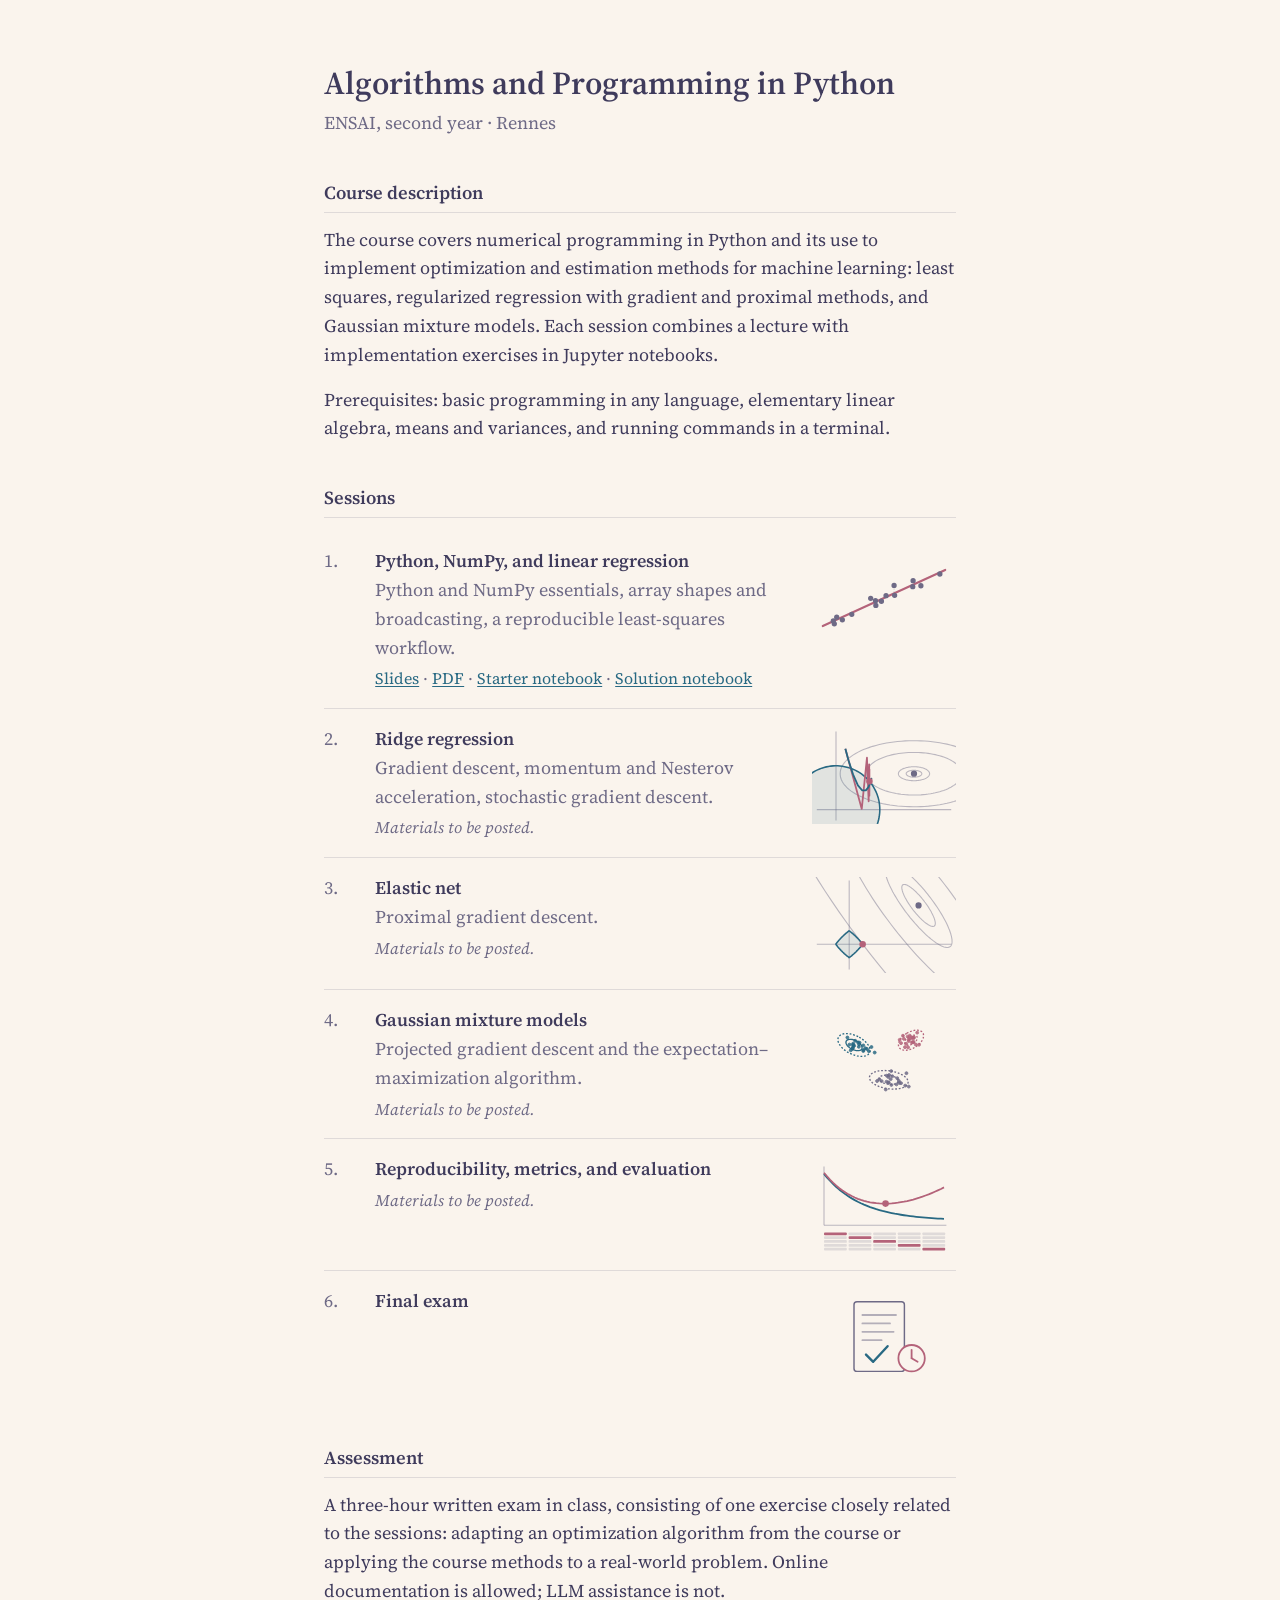
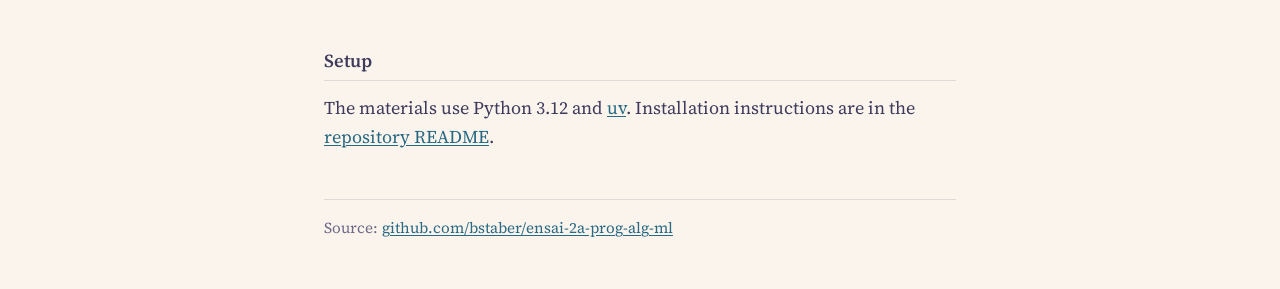
==== commit b9dd2868: "Deploying to gh-pages from @ bstaber/ensai-2a-prog-alg-ml@74ddf4a9fbb1eb75e44259aa0cde7e3156baf885 🚀" ====
--- a/index.html
+++ b/index.html
@@ -10,11 +10,11 @@
 <link href="https://fonts.googleapis.com/css2?family=Source+Serif+4:ital,opsz,wght@0,8..60,400;0,8..60,600;1,8..60,400&display=swap" rel="stylesheet">
 <style>
 :root {
-  --bg: #faf4ed; --text: #3f3b5c; --muted: #6e6a86; --rule: #dfdad9; --link: #286983;
+  --bg: #faf4ed; --text: #3f3b5c; --muted: #6e6a86; --rule: #dfdad9; --link: #286983; --accent: #b4637a;
   color-scheme: light;
 }
 @media (prefers-color-scheme: dark) {
-  :root { --bg: #191724; --text: #e0def4; --muted: #908caa; --rule: #403d52; --link: #9ccfd8; color-scheme: dark; }
+  :root { --bg: #191724; --text: #e0def4; --muted: #908caa; --rule: #403d52; --link: #9ccfd8; --accent: #ebbcba; color-scheme: dark; }
 }
 * { box-sizing: border-box; }
 body {
@@ -35,7 +35,29 @@
 li { margin: 0.2rem 0; }
 
 .sessions { list-style: none; padding: 0; margin: 0; }
-.sessions > li { display: grid; grid-template-columns: 2.2rem 1fr; padding: 0.9rem 0; border-bottom: 1px solid var(--rule); margin: 0; }
+.sessions > li { display: grid; grid-template-columns: 2.2rem 1fr 9rem; column-gap: 1rem; align-items: start; padding: 1rem 0; border-bottom: 1px solid var(--rule); margin: 0; }
+.fig { width: 100%; height: auto; display: block; overflow: hidden; margin-top: 0.2rem; }
+.fig .axis, .fig .ink-faint { stroke: var(--muted); stroke-opacity: 0.45; stroke-width: 1.8; fill: none; }
+.fig .ink-ball { fill: color-mix(in srgb, var(--link) 12%, transparent); stroke: var(--link); stroke-width: 2.6; }
+.fig .ink-accent, .fig .path-a { stroke: var(--accent); stroke-width: 3; fill: none; stroke-linejoin: round; }
+.fig .path-b { stroke: var(--link); stroke-width: 3; fill: none; stroke-linejoin: round; }
+.fig .thick { stroke-width: 3.6; stroke-linecap: round; }
+.fig .dot { fill: var(--muted); stroke: var(--muted); stroke-width: 2.4; }
+.fig .star { fill: var(--accent); stroke: var(--accent); stroke-width: 3; }
+.fig .c-a { fill: var(--link); stroke: var(--link); }
+.fig .c-b { fill: var(--accent); stroke: var(--accent); }
+.fig .c-c { fill: var(--muted); stroke: var(--muted); }
+.fig .fill { stroke-width: 1.6; opacity: 0.85; }
+.fig .ring { fill: none; stroke-width: 2.2; }
+.fig .ring + .ring { stroke-dasharray: 3 3; }
+.fig .fold { fill: var(--rule); }
+.fig .fold-val { fill: var(--accent); }
+.fig .paper { fill: none; stroke: var(--muted); stroke-width: 2.4; }
+.fig .rule { stroke: var(--muted); stroke-opacity: 0.5; stroke-width: 3; stroke-linecap: round; fill: none; }
+.fig .check { fill: none; stroke: var(--link); stroke-width: 4; stroke-linecap: round; stroke-linejoin: round; }
+.fig .clock { fill: var(--bg); stroke: var(--accent); stroke-width: 3; }
+.fig .hand { stroke: var(--accent); stroke-width: 3; stroke-linecap: round; }
+@media (max-width: 34rem) { .sessions > li { grid-template-columns: 1.8rem 1fr 6.5rem; column-gap: 0.7rem; } }
 .sessions > li:last-child { border-bottom: 0; }
 .num { color: var(--muted); font-variant-numeric: tabular-nums; }
 .title { font-weight: 600; }
@@ -66,6 +88,33 @@
           <a href="docs/session01.html">Slides</a> · <a href="docs/session01.pdf">PDF</a> · <a href="https://github.com/bstaber/ensai-2a-prog-alg-ml/blob/main/notebooks/session01_starter.ipynb">Starter notebook</a> · <a href="https://github.com/bstaber/ensai-2a-prog-alg-ml/blob/main/notebooks/session01_solution.ipynb">Solution notebook</a>
         </div>
       </div>
+      <svg class="fig" viewBox="0 0 240 160" role="img" aria-label="Least-squares line through noisy data, with residuals">
+<line class="ink-faint" x1="35.5" y1="118.3" x2="35.5" y2="118.8" stroke-dasharray="2 3"/>
+<line class="ink-faint" x1="41.2" y1="111.9" x2="41.2" y2="116.1" stroke-dasharray="2 3"/>
+<line class="ink-faint" x1="66.3" y1="107.2" x2="66.3" y2="104.6" stroke-dasharray="2 3"/>
+<line class="ink-faint" x1="105.8" y1="84.4" x2="105.8" y2="86.5" stroke-dasharray="2 3"/>
+<line class="ink-faint" x1="115.7" y1="85.4" x2="115.7" y2="82.0" stroke-dasharray="2 3"/>
+<line class="ink-faint" x1="136.8" y1="59.0" x2="136.8" y2="72.4" stroke-dasharray="2 3"/>
+<line class="ink-faint" x1="167.9" y1="61.1" x2="167.9" y2="58.1" stroke-dasharray="2 3"/>
+<line class="ink-faint" x1="181.5" y1="59.6" x2="181.5" y2="51.9" stroke-dasharray="2 3"/>
+<line class="ink-accent thick" x1="18.0" y1="126.8" x2="222.0" y2="33.3"/>
+<circle class="dot" cx="35.5" cy="118.3" r="3.2"/>
+<circle class="dot" cx="37.2" cy="123.1" r="3.2"/>
+<circle class="dot" cx="41.2" cy="111.9" r="3.2"/>
+<circle class="dot" cx="50.6" cy="116.4" r="3.2"/>
+<circle class="dot" cx="66.3" cy="107.2" r="3.2"/>
+<circle class="dot" cx="97.8" cy="80.5" r="3.2"/>
+<circle class="dot" cx="105.8" cy="84.4" r="3.2"/>
+<circle class="dot" cx="106.4" cy="92.3" r="3.2"/>
+<circle class="dot" cx="115.7" cy="85.4" r="3.2"/>
+<circle class="dot" cx="123.4" cy="76.1" r="3.2"/>
+<circle class="dot" cx="136.8" cy="59.0" r="3.2"/>
+<circle class="dot" cx="137.7" cy="75.6" r="3.2"/>
+<circle class="dot" cx="167.9" cy="61.1" r="3.2"/>
+<circle class="dot" cx="168.5" cy="51.1" r="3.2"/>
+<circle class="dot" cx="181.5" cy="59.6" r="3.2"/>
+<circle class="dot" cx="213.1" cy="40.0" r="3.2"/>
+      </svg>
     </li>
     <li>
       <span class="num">2.</span>
@@ -74,6 +123,18 @@
         <div class="topics">Gradient descent, momentum and Nesterov acceleration, stochastic gradient descent.</div>
         <div class="pending">Materials to be posted.</div>
       </div>
+      <svg class="fig" viewBox="0 0 240 160" role="img" aria-label="Elongated loss contours and the L2 ball; gradient descent zigzags while momentum takes a smoother path to the ridge solution">
+<line class="axis" x1="8" y1="136" x2="232" y2="136"/><line class="axis" x1="40" y1="6" x2="40" y2="154"/>
+<path class="ink-faint" d="M183.0,76.2 L183.0,75.9 L182.9,75.6 L182.8,75.3 L182.7,75.0 L182.5,74.7 L182.4,74.4 L182.1,74.1 L181.9,73.8 L181.6,73.5 L181.2,73.3 L180.9,73.0 L180.5,72.8 L180.1,72.5 L179.6,72.3 L179.1,72.1 L178.6,71.9 L178.1,71.7 L177.6,71.5 L177.0,71.3 L176.4,71.1 L175.8,71.0 L175.2,70.9 L174.5,70.8 L173.9,70.7 L173.2,70.6 L172.6,70.5 L171.9,70.4 L171.2,70.4 L170.5,70.4 L169.8,70.4 L169.1,70.4 L168.5,70.4 L167.8,70.5 L167.1,70.5 L166.4,70.6 L165.8,70.7 L165.1,70.8 L164.5,70.9 L163.9,71.1 L163.3,71.2 L162.7,71.4 L162.2,71.6 L161.6,71.8 L161.1,72.0 L160.6,72.2 L160.2,72.4 L159.7,72.6 L159.3,72.9 L158.9,73.1 L158.6,73.4 L158.3,73.7 L158.0,74.0 L157.8,74.2 L157.5,74.5 L157.4,74.8 L157.2,75.1 L157.1,75.4 L157.0,75.7 L157.0,76.0 L157.0,76.4 L157.0,76.7 L157.1,77.0 L157.2,77.3 L157.4,77.6 L157.5,77.9 L157.8,78.2 L158.0,78.4 L158.3,78.7 L158.6,79.0 L158.9,79.3 L159.3,79.5 L159.7,79.8 L160.2,80.0 L160.6,80.2 L161.1,80.4 L161.6,80.6 L162.2,80.8 L162.7,81.0 L163.3,81.2 L163.9,81.3 L164.5,81.5 L165.1,81.6 L165.8,81.7 L166.4,81.8 L167.1,81.9 L167.8,81.9 L168.5,82.0 L169.1,82.0 L169.8,82.0 L170.5,82.0 L171.2,82.0 L171.9,82.0 L172.6,81.9 L173.2,81.8 L173.9,81.7 L174.5,81.6 L175.2,81.5 L175.8,81.4 L176.4,81.3 L177.0,81.1 L177.6,80.9 L178.1,80.7 L178.6,80.5 L179.1,80.3 L179.6,80.1 L180.1,79.9 L180.5,79.6 L180.9,79.4 L181.2,79.1 L181.6,78.9 L181.9,78.6 L182.1,78.3 L182.4,78.0 L182.5,77.7 L182.7,77.4 L182.8,77.1 L182.9,76.8 L183.0,76.5 L183.0,76.2 Z"/>
+<path class="ink-faint" d="M196.0,76.2 L196.0,75.6 L195.9,75.0 L195.7,74.4 L195.4,73.8 L195.1,73.2 L194.7,72.6 L194.2,72.0 L193.7,71.4 L193.1,70.9 L192.5,70.3 L191.7,69.8 L191.0,69.3 L190.1,68.8 L189.2,68.4 L188.3,67.9 L187.3,67.5 L186.2,67.1 L185.1,66.7 L184.0,66.4 L182.8,66.1 L181.6,65.8 L180.3,65.5 L179.1,65.3 L177.8,65.1 L176.5,64.9 L175.1,64.8 L173.8,64.7 L172.4,64.6 L171.0,64.6 L169.7,64.6 L168.3,64.6 L166.9,64.7 L165.6,64.7 L164.2,64.9 L162.9,65.0 L161.6,65.2 L160.3,65.4 L159.0,65.7 L157.8,65.9 L156.6,66.2 L155.4,66.6 L154.3,66.9 L153.3,67.3 L152.2,67.7 L151.3,68.1 L150.3,68.6 L149.5,69.1 L148.6,69.6 L147.9,70.1 L147.2,70.6 L146.6,71.2 L146.0,71.7 L145.5,72.3 L145.1,72.9 L144.7,73.5 L144.4,74.1 L144.2,74.7 L144.1,75.3 L144.0,75.9 L144.0,76.5 L144.1,77.1 L144.2,77.7 L144.4,78.3 L144.7,78.9 L145.1,79.5 L145.5,80.1 L146.0,80.7 L146.6,81.2 L147.2,81.8 L147.9,82.3 L148.6,82.8 L149.5,83.3 L150.3,83.8 L151.3,84.3 L152.2,84.7 L153.3,85.1 L154.3,85.5 L155.4,85.8 L156.6,86.2 L157.8,86.5 L159.0,86.7 L160.3,87.0 L161.6,87.2 L162.9,87.4 L164.2,87.5 L165.6,87.7 L166.9,87.7 L168.3,87.8 L169.7,87.8 L171.0,87.8 L172.4,87.8 L173.8,87.7 L175.1,87.6 L176.5,87.5 L177.8,87.3 L179.1,87.1 L180.3,86.9 L181.6,86.6 L182.8,86.3 L184.0,86.0 L185.1,85.7 L186.2,85.3 L187.3,84.9 L188.3,84.5 L189.2,84.0 L190.1,83.6 L191.0,83.1 L191.7,82.6 L192.5,82.1 L193.1,81.5 L193.7,81.0 L194.2,80.4 L194.7,79.8 L195.1,79.2 L195.4,78.6 L195.7,78.0 L195.9,77.4 L196.0,76.8 L196.0,76.2 Z"/>
+<path class="ink-faint" d="M249.4,76.2 L249.3,74.3 L249.0,72.5 L248.4,70.6 L247.7,68.8 L246.7,66.9 L245.5,65.1 L244.1,63.4 L242.5,61.6 L240.6,59.9 L238.6,58.3 L236.4,56.7 L234.0,55.2 L231.5,53.7 L228.7,52.3 L225.8,50.9 L222.7,49.6 L219.5,48.4 L216.2,47.3 L212.7,46.2 L209.1,45.3 L205.4,44.4 L201.6,43.6 L197.7,42.9 L193.7,42.3 L189.7,41.8 L185.6,41.4 L181.5,41.0 L177.3,40.8 L173.1,40.7 L169.0,40.7 L164.8,40.8 L160.6,40.9 L156.4,41.2 L152.3,41.6 L148.3,42.0 L144.3,42.6 L140.3,43.2 L136.5,44.0 L132.7,44.8 L129.1,45.8 L125.5,46.8 L122.1,47.8 L118.8,49.0 L115.7,50.3 L112.7,51.6 L109.9,53.0 L107.2,54.4 L104.8,55.9 L102.5,57.5 L100.3,59.1 L98.4,60.8 L96.7,62.5 L95.2,64.2 L93.9,66.0 L92.8,67.8 L91.9,69.7 L91.3,71.5 L90.8,73.4 L90.6,75.3 L90.6,77.1 L90.8,79.0 L91.3,80.9 L91.9,82.7 L92.8,84.6 L93.9,86.4 L95.2,88.2 L96.7,89.9 L98.4,91.6 L100.3,93.3 L102.5,94.9 L104.8,96.5 L107.2,98.0 L109.9,99.4 L112.7,100.8 L115.7,102.1 L118.8,103.4 L122.1,104.6 L125.5,105.6 L129.1,106.6 L132.7,107.6 L136.5,108.4 L140.3,109.2 L144.3,109.8 L148.3,110.4 L152.3,110.8 L156.4,111.2 L160.6,111.5 L164.8,111.6 L169.0,111.7 L173.1,111.7 L177.3,111.6 L181.5,111.4 L185.6,111.0 L189.7,110.6 L193.7,110.1 L197.7,109.5 L201.6,108.8 L205.4,108.0 L209.1,107.1 L212.7,106.2 L216.2,105.1 L219.5,104.0 L222.7,102.8 L225.8,101.5 L228.7,100.1 L231.5,98.7 L234.0,97.2 L236.4,95.7 L238.6,94.1 L240.6,92.5 L242.5,90.8 L244.1,89.0 L245.5,87.3 L246.7,85.5 L247.7,83.6 L248.4,81.8 L249.0,79.9 L249.3,78.1 L249.4,76.2 Z"/>
+<path class="ink-faint" d="M293.1,76.2 L292.9,73.3 L292.4,70.4 L291.5,67.5 L290.3,64.7 L288.8,61.8 L286.9,59.1 L284.8,56.3 L282.3,53.6 L279.4,51.0 L276.3,48.5 L272.9,46.0 L269.2,43.6 L265.2,41.3 L260.9,39.1 L256.4,37.0 L251.7,35.0 L246.7,33.2 L241.5,31.4 L236.2,29.8 L230.6,28.3 L224.9,26.9 L219.0,25.7 L212.9,24.6 L206.8,23.7 L200.5,22.9 L194.2,22.2 L187.8,21.7 L181.4,21.4 L174.9,21.2 L168.4,21.2 L161.9,21.3 L155.4,21.5 L149.0,22.0 L142.6,22.5 L136.3,23.3 L130.1,24.1 L124.0,25.1 L118.1,26.3 L112.3,27.6 L106.6,29.0 L101.1,30.6 L95.8,32.3 L90.8,34.1 L85.9,36.0 L81.3,38.1 L76.9,40.2 L72.8,42.5 L68.9,44.8 L65.4,47.2 L62.1,49.7 L59.1,52.3 L56.5,55.0 L54.1,57.7 L52.1,60.4 L50.4,63.2 L49.0,66.1 L48.0,69.0 L47.3,71.8 L47.0,74.7 L47.0,77.7 L47.3,80.6 L48.0,83.4 L49.0,86.3 L50.4,89.2 L52.1,92.0 L54.1,94.7 L56.5,97.4 L59.1,100.1 L62.1,102.7 L65.4,105.2 L68.9,107.6 L72.8,109.9 L76.9,112.2 L81.3,114.3 L85.9,116.4 L90.8,118.3 L95.8,120.1 L101.1,121.8 L106.6,123.4 L112.3,124.8 L118.1,126.1 L124.0,127.3 L130.1,128.3 L136.3,129.1 L142.6,129.9 L149.0,130.4 L155.4,130.9 L161.9,131.1 L168.4,131.2 L174.9,131.2 L181.4,131.0 L187.8,130.7 L194.2,130.2 L200.5,129.5 L206.8,128.7 L212.9,127.8 L219.0,126.7 L224.9,125.5 L230.6,124.1 L236.2,122.6 L241.5,121.0 L246.7,119.2 L251.7,117.4 L256.4,115.4 L260.9,113.3 L265.2,111.1 L269.2,108.8 L272.9,106.4 L276.3,103.9 L279.4,101.4 L282.3,98.8 L284.8,96.1 L286.9,93.3 L288.8,90.6 L290.3,87.7 L291.5,84.9 L292.4,82.0 L292.9,79.1 L293.1,76.2 Z"/>
+<path class="ink-ball" d="M113.0,136.0 L112.9,132.1 L112.6,128.3 L112.1,124.5 L111.4,120.7 L110.5,116.9 L109.4,113.3 L108.1,109.6 L106.6,106.1 L104.9,102.6 L103.1,99.2 L101.1,95.9 L98.9,92.8 L96.5,89.7 L94.0,86.8 L91.3,84.0 L88.5,81.4 L85.5,78.9 L82.5,76.6 L79.3,74.4 L76.0,72.4 L72.6,70.6 L69.1,69.0 L65.5,67.6 L61.8,66.3 L58.1,65.3 L54.4,64.4 L50.6,63.7 L46.7,63.3 L42.9,63.0 L39.0,63.0 L35.2,63.1 L31.3,63.5 L27.5,64.0 L23.8,64.8 L20.0,65.8 L16.3,66.9 L12.7,68.3 L9.2,69.8 L5.7,71.5 L2.4,73.4 L-0.9,75.5 L-4.0,77.7 L-7.0,80.1 L-9.9,82.7 L-12.6,85.4 L-15.2,88.2 L-17.7,91.2 L-20.0,94.3 L-22.1,97.6 L-24.0,100.9 L-25.8,104.3 L-27.4,107.8 L-28.8,111.4 L-30.0,115.1 L-31.0,118.8 L-31.8,122.6 L-32.4,126.4 L-32.8,130.2 L-33.0,134.1 L-33.0,137.9 L-32.8,141.8 L-32.4,145.6 L-31.8,149.4 L-31.0,153.2 L-30.0,156.9 L-28.8,160.6 L-27.4,164.2 L-25.8,167.7 L-24.0,171.1 L-22.1,174.4 L-20.0,177.7 L-17.7,180.8 L-15.2,183.8 L-12.6,186.6 L-9.9,189.3 L-7.0,191.9 L-4.0,194.3 L-0.9,196.5 L2.4,198.6 L5.7,200.5 L9.2,202.2 L12.7,203.7 L16.3,205.1 L20.0,206.2 L23.8,207.2 L27.5,208.0 L31.3,208.5 L35.2,208.9 L39.0,209.0 L42.9,209.0 L46.7,208.7 L50.6,208.3 L54.4,207.6 L58.1,206.7 L61.8,205.7 L65.5,204.4 L69.1,203.0 L72.6,201.4 L76.0,199.6 L79.3,197.6 L82.5,195.4 L85.5,193.1 L88.5,190.6 L91.3,188.0 L94.0,185.2 L96.5,182.3 L98.9,179.2 L101.1,176.1 L103.1,172.8 L104.9,169.4 L106.6,165.9 L108.1,162.4 L109.4,158.7 L110.5,155.1 L111.4,151.3 L112.1,147.5 L112.6,143.7 L112.9,139.9 L113.0,136.0 Z"/>
+<path class="path-a" d="M55.6,34.6 L82.9,134.9 L91.6,49.6 L94.4,122.1 L95.3,60.5 L95.6,112.8 L95.7,68.4 L95.7,106.2 L95.7,74.0 L95.7,101.3 L95.7,78.1 L95.7,97.9 L95.7,81.1 L95.7,95.3 L95.7,83.2 L95.7,93.5 L95.7,84.8 L95.7,92.2 L95.7,85.9 L95.7,91.3 L95.7,86.7 L95.7,90.6 L95.7,87.3 L95.7,90.1 L95.7,87.7 L95.7,89.7 L95.7,88.0 L95.7,89.5 L95.7,88.2 L95.7,89.3 L95.7,88.4"/>
+<path class="path-b" d="M55.6,34.6 L60.8,53.6 L68.4,77.3 L76.5,95.5 L83.8,104.1 L89.7,103.9 L94.1,98.5 L96.9,91.8 L98.4,86.8 L99.0,84.5 L98.9,84.6 L98.5,86.1 L97.8,88.0 L97.2,89.4 L96.6,90.0 L96.1,90.0 L95.8,89.5 L95.6,89.0 L95.5,88.6 L95.4,88.4 L95.5,88.5 L95.5,88.6 L95.6,88.7 L95.6,88.8 L95.6,88.9 L95.7,88.9 L95.7,88.8 L95.7,88.8 L95.7,88.8 L95.7,88.8 L95.7,88.8"/>
+<circle class="dot" cx="170.0" cy="76.2" r="4"/>
+<circle class="star" cx="95.7" cy="88.8" r="4"/>
+      </svg>
     </li>
     <li>
       <span class="num">3.</span>
@@ -82,6 +143,16 @@
         <div class="topics">Proximal gradient descent.</div>
         <div class="pending">Materials to be posted.</div>
       </div>
+      <svg class="fig" viewBox="0 0 240 160" role="img" aria-label="Loss contours touching the elastic-net ball on an axis, giving a sparse solution">
+<line class="axis" x1="8" y1="112.0" x2="232" y2="112.0"/><line class="axis" x1="62.0" y1="6" x2="62.0" y2="154"/>
+<path class="ink-faint" d="M203.9,81.7 L203.4,82.0 L202.8,82.2 L202.1,82.4 L201.4,82.4 L200.6,82.3 L199.7,82.2 L198.8,81.9 L197.8,81.6 L196.8,81.1 L195.7,80.6 L194.5,80.0 L193.3,79.3 L192.1,78.4 L190.8,77.5 L189.5,76.6 L188.1,75.5 L186.7,74.4 L185.3,73.1 L183.9,71.9 L182.5,70.5 L181.0,69.1 L179.5,67.6 L178.1,66.1 L176.6,64.5 L175.1,62.8 L173.6,61.2 L172.2,59.4 L170.8,57.7 L169.3,55.9 L167.9,54.1 L166.6,52.3 L165.2,50.4 L163.9,48.6 L162.7,46.7 L161.4,44.9 L160.3,43.1 L159.1,41.2 L158.0,39.4 L157.0,37.6 L156.1,35.9 L155.1,34.1 L154.3,32.5 L153.5,30.8 L152.8,29.2 L152.2,27.7 L151.6,26.2 L151.1,24.7 L150.7,23.3 L150.3,22.0 L150.0,20.8 L149.8,19.6 L149.7,18.5 L149.7,17.5 L149.7,16.6 L149.8,15.8 L150.0,15.0 L150.3,14.4 L150.6,13.8 L151.0,13.3 L151.5,13.0 L152.1,12.7 L152.7,12.5 L153.4,12.4 L154.2,12.4 L155.0,12.5 L155.9,12.7 L156.9,13.0 L157.9,13.4 L159.0,13.9 L160.1,14.5 L161.3,15.2 L162.5,15.9 L163.8,16.8 L165.1,17.7 L166.4,18.8 L167.8,19.9 L169.2,21.0 L170.6,22.3 L172.0,23.6 L173.5,25.0 L174.9,26.5 L176.4,28.0 L177.9,29.5 L179.4,31.1 L180.8,32.8 L182.3,34.5 L183.7,36.2 L185.2,38.0 L186.6,39.8 L187.9,41.6 L189.3,43.4 L190.6,45.3 L191.9,47.1 L193.2,49.0 L194.4,50.8 L195.5,52.7 L196.6,54.5 L197.7,56.3 L198.7,58.0 L199.6,59.8 L200.5,61.5 L201.3,63.2 L202.0,64.8 L202.7,66.4 L203.3,67.9 L203.9,69.4 L204.3,70.8 L204.7,72.1 L205.0,73.4 L205.3,74.6 L205.4,75.7 L205.5,76.8 L205.5,77.7 L205.4,78.6 L205.3,79.4 L205.1,80.1 L204.8,80.7 L204.4,81.2 L203.9,81.7 Z"/>
+<path class="ink-faint" d="M230.3,115.9 L229.2,116.6 L228.0,117.1 L226.7,117.3 L225.2,117.4 L223.6,117.3 L221.8,117.0 L220.0,116.5 L218.0,115.8 L215.9,114.9 L213.7,113.8 L211.4,112.6 L209.0,111.1 L206.5,109.5 L204.0,107.7 L201.3,105.7 L198.6,103.6 L195.9,101.3 L193.1,98.9 L190.2,96.3 L187.3,93.6 L184.4,90.8 L181.5,87.8 L178.5,84.7 L175.6,81.5 L172.6,78.3 L169.7,74.9 L166.8,71.5 L163.9,68.0 L161.1,64.4 L158.3,60.8 L155.5,57.2 L152.9,53.5 L150.3,49.8 L147.7,46.1 L145.3,42.4 L142.9,38.7 L140.7,35.1 L138.5,31.5 L136.4,27.9 L134.5,24.4 L132.7,20.9 L131.0,17.5 L129.4,14.2 L128.0,11.0 L126.7,7.9 L125.6,4.9 L124.6,2.0 L123.7,-0.7 L123.0,-3.3 L122.5,-5.8 L122.1,-8.1 L121.8,-10.3 L121.7,-12.3 L121.8,-14.2 L122.0,-15.8 L122.4,-17.3 L122.9,-18.7 L123.6,-19.8 L124.5,-20.7 L125.5,-21.5 L126.6,-22.1 L127.9,-22.4 L129.3,-22.6 L130.8,-22.6 L132.5,-22.4 L134.3,-22.0 L136.2,-21.4 L138.2,-20.6 L140.4,-19.6 L142.6,-18.4 L145.0,-17.1 L147.4,-15.5 L149.9,-13.8 L152.5,-11.9 L155.2,-9.9 L157.9,-7.7 L160.7,-5.3 L163.6,-2.8 L166.4,-0.2 L169.3,2.6 L172.3,5.5 L175.2,8.5 L178.2,11.7 L181.1,14.9 L184.0,18.2 L187.0,21.6 L189.9,25.1 L192.7,28.6 L195.5,32.2 L198.3,35.8 L201.0,39.5 L203.6,43.2 L206.2,46.9 L208.7,50.5 L211.1,54.2 L213.4,57.9 L215.6,61.5 L217.7,65.1 L219.7,68.7 L221.6,72.2 L223.4,75.6 L225.0,78.9 L226.5,82.2 L227.8,85.4 L229.1,88.4 L230.1,91.3 L231.1,94.2 L231.8,96.8 L232.5,99.4 L232.9,101.8 L233.3,104.0 L233.4,106.1 L233.4,108.1 L233.3,109.8 L233.0,111.4 L232.5,112.8 L231.9,114.1 L231.2,115.1 L230.3,115.9 Z"/>
+<path class="ink-faint" d="M431.5,377.9 L426.4,381.1 L420.6,383.3 L414.2,384.6 L407.0,385.0 L399.3,384.5 L390.9,383.0 L381.9,380.5 L372.4,377.1 L362.3,372.9 L351.7,367.7 L340.6,361.6 L329.1,354.6 L317.1,346.8 L304.7,338.1 L292.0,328.7 L279.0,318.4 L265.7,307.4 L252.1,295.7 L238.4,283.3 L224.4,270.2 L210.4,256.5 L196.2,242.2 L182.0,227.4 L167.8,212.1 L153.6,196.3 L139.5,180.1 L125.5,163.5 L111.6,146.6 L97.9,129.4 L84.4,112.0 L71.2,94.5 L58.3,76.7 L45.7,59.0 L33.5,41.1 L21.7,23.3 L10.4,5.6 L-0.6,-12.0 L-11.0,-29.5 L-20.9,-46.7 L-30.2,-63.7 L-38.9,-80.4 L-47.1,-96.7 L-54.6,-112.6 L-61.5,-128.1 L-67.7,-143.1 L-73.2,-157.5 L-78.1,-171.4 L-82.2,-184.7 L-85.6,-197.3 L-88.2,-209.2 L-90.1,-220.4 L-91.3,-230.9 L-91.7,-240.6 L-91.4,-249.5 L-90.3,-257.6 L-88.5,-264.8 L-85.9,-271.1 L-82.6,-276.6 L-78.6,-281.2 L-73.9,-284.8 L-68.4,-287.5 L-62.3,-289.3 L-55.5,-290.2 L-48.0,-290.1 L-40.0,-289.0 L-31.3,-287.0 L-22.0,-284.1 L-12.2,-280.3 L-1.9,-275.6 L9.0,-269.9 L20.3,-263.4 L32.1,-256.0 L44.2,-247.8 L56.8,-238.7 L69.6,-228.8 L82.8,-218.2 L96.3,-206.8 L109.9,-194.8 L123.8,-182.0 L137.8,-168.6 L151.9,-154.6 L166.1,-140.1 L180.3,-125.0 L194.5,-109.4 L208.7,-93.4 L222.7,-77.0 L236.7,-60.3 L250.5,-43.3 L264.1,-26.0 L277.4,-8.5 L290.5,9.2 L303.2,26.9 L315.6,44.8 L327.6,62.6 L339.2,80.4 L350.4,98.0 L361.0,115.6 L371.2,132.9 L380.8,150.1 L389.8,166.9 L398.3,183.4 L406.1,199.5 L413.3,215.2 L419.9,230.4 L425.8,245.2 L430.9,259.3 L435.4,272.9 L439.2,285.8 L442.2,298.1 L444.5,309.7 L446.0,320.6 L446.8,330.7 L446.9,340.0 L446.2,348.4 L444.7,356.1 L442.5,362.9 L439.6,368.8 L435.9,373.8 L431.5,377.9 Z"/>
+<path class="ink-faint" d="M302.5,210.0 L300.0,211.5 L297.1,212.6 L294.0,213.3 L290.5,213.5 L286.6,213.2 L282.5,212.4 L278.1,211.2 L273.4,209.6 L268.4,207.5 L263.2,204.9 L257.8,201.9 L252.1,198.5 L246.2,194.7 L240.1,190.4 L233.9,185.7 L227.5,180.7 L220.9,175.3 L214.3,169.5 L207.5,163.4 L200.6,157.0 L193.7,150.2 L186.8,143.2 L179.8,135.9 L172.8,128.4 L165.8,120.6 L158.9,112.7 L152.0,104.5 L145.1,96.2 L138.4,87.7 L131.8,79.2 L125.3,70.5 L118.9,61.8 L112.7,53.1 L106.7,44.3 L100.9,35.6 L95.3,26.8 L90.0,18.2 L84.9,9.6 L80.0,1.1 L75.4,-7.3 L71.1,-15.5 L67.1,-23.5 L63.4,-31.3 L60.0,-38.9 L56.9,-46.3 L54.2,-53.4 L51.9,-60.2 L49.8,-66.7 L48.2,-72.9 L46.9,-78.8 L45.9,-84.3 L45.3,-89.5 L45.1,-94.3 L45.3,-98.6 L45.8,-102.6 L46.7,-106.2 L48.0,-109.3 L49.6,-112.0 L51.6,-114.2 L53.9,-116.0 L56.6,-117.3 L59.6,-118.2 L63.0,-118.6 L66.6,-118.6 L70.6,-118.1 L74.9,-117.1 L79.4,-115.7 L84.2,-113.8 L89.3,-111.5 L94.7,-108.7 L100.2,-105.5 L106.0,-101.8 L112.0,-97.8 L118.2,-93.3 L124.5,-88.5 L131.0,-83.2 L137.6,-77.6 L144.3,-71.7 L151.1,-65.4 L158.0,-58.8 L165.0,-52.0 L171.9,-44.8 L178.9,-37.4 L185.9,-29.7 L192.9,-21.9 L199.8,-13.8 L206.7,-5.6 L213.4,2.8 L220.1,11.3 L226.7,19.9 L233.1,28.6 L239.4,37.3 L245.5,46.1 L251.4,54.9 L257.1,63.6 L262.6,72.3 L267.8,80.9 L272.8,89.5 L277.5,97.9 L282.0,106.2 L286.1,114.3 L290.0,122.2 L293.5,129.9 L296.8,137.4 L299.7,144.7 L302.2,151.6 L304.4,158.3 L306.2,164.7 L307.7,170.7 L308.9,176.4 L309.6,181.8 L310.0,186.7 L310.0,191.3 L309.7,195.5 L309.0,199.2 L307.9,202.6 L306.5,205.5 L304.6,207.9 L302.5,210.0 Z"/>
+<path class="ink-ball" d="M84.4,112.0 L83.5,110.9 L82.7,109.8 L81.9,108.8 L81.2,107.9 L80.4,107.0 L79.7,106.2 L79.0,105.4 L78.4,104.6 L77.7,103.9 L77.1,103.2 L76.4,102.5 L75.8,101.9 L75.2,101.2 L74.5,100.6 L73.9,99.9 L73.3,99.3 L72.6,98.7 L72.0,98.0 L71.3,97.4 L70.6,96.8 L69.9,96.1 L69.2,95.5 L68.4,94.8 L67.6,94.1 L66.8,93.4 L65.9,92.6 L64.9,91.9 L63.9,91.1 L62.9,90.2 L61.7,89.8 L60.6,90.7 L59.6,91.5 L58.6,92.3 L57.7,93.0 L56.8,93.7 L56.0,94.4 L55.2,95.1 L54.5,95.8 L53.7,96.4 L53.0,97.1 L52.4,97.7 L51.7,98.4 L51.0,99.0 L50.4,99.6 L49.8,100.2 L49.1,100.9 L48.5,101.5 L47.9,102.2 L47.2,102.9 L46.6,103.6 L46.0,104.3 L45.3,105.0 L44.6,105.8 L43.9,106.6 L43.2,107.4 L42.5,108.3 L41.7,109.3 L40.9,110.3 L40.0,111.4 L40.0,112.6 L40.9,113.7 L41.7,114.7 L42.5,115.7 L43.2,116.6 L43.9,117.4 L44.6,118.2 L45.3,119.0 L46.0,119.7 L46.6,120.4 L47.2,121.1 L47.9,121.8 L48.5,122.5 L49.1,123.1 L49.8,123.8 L50.4,124.4 L51.0,125.0 L51.7,125.6 L52.4,126.3 L53.0,126.9 L53.7,127.6 L54.5,128.2 L55.2,128.9 L56.0,129.6 L56.8,130.3 L57.7,131.0 L58.6,131.7 L59.6,132.5 L60.6,133.3 L61.7,134.2 L62.9,133.8 L63.9,132.9 L64.9,132.1 L65.9,131.4 L66.8,130.6 L67.6,129.9 L68.4,129.2 L69.2,128.5 L69.9,127.9 L70.6,127.2 L71.3,126.6 L72.0,126.0 L72.6,125.3 L73.3,124.7 L73.9,124.1 L74.5,123.4 L75.2,122.8 L75.8,122.1 L76.4,121.5 L77.1,120.8 L77.7,120.1 L78.4,119.4 L79.0,118.6 L79.7,117.8 L80.4,117.0 L81.2,116.1 L81.9,115.2 L82.7,114.2 L83.5,113.1 L84.4,112.0 Z"/>
+<circle class="dot" cx="177.6" cy="47.4" r="4"/>
+<circle class="star" cx="84.4" cy="112.0" r="4"/>
+      </svg>
     </li>
     <li>
       <span class="num">4.</span>
@@ -90,6 +161,80 @@
         <div class="topics">Projected gradient descent and the expectation–maximization algorithm.</div>
         <div class="pending">Materials to be posted.</div>
       </div>
+      <svg class="fig" viewBox="0 0 240 160" role="img" aria-label="Three clusters with one- and two-standard-deviation ellipses of a Gaussian mixture">
+<circle class="c-a fill" cx="68.9" cy="62.1" r="2.4"/>
+<circle class="c-a fill" cx="76.6" cy="55.6" r="2.4"/>
+<circle class="c-a fill" cx="79.3" cy="56.1" r="2.4"/>
+<circle class="c-a fill" cx="64.6" cy="68.9" r="2.4"/>
+<circle class="c-a fill" cx="78.5" cy="58.9" r="2.4"/>
+<circle class="c-a fill" cx="62.4" cy="59.3" r="2.4"/>
+<circle class="c-a fill" cx="71.9" cy="52.9" r="2.4"/>
+<circle class="c-a fill" cx="68.0" cy="65.0" r="2.4"/>
+<circle class="c-a fill" cx="89.0" cy="65.5" r="2.4"/>
+<circle class="c-a fill" cx="99.1" cy="63.4" r="2.4"/>
+<circle class="c-a fill" cx="94.7" cy="70.3" r="2.4"/>
+<circle class="c-a fill" cx="85.5" cy="70.1" r="2.4"/>
+<circle class="c-a fill" cx="68.6" cy="57.7" r="2.4"/>
+<circle class="c-a fill" cx="104.5" cy="72.6" r="2.4"/>
+<circle class="c-a fill" cx="70.2" cy="61.1" r="2.4"/>
+<circle class="c-a fill" cx="91.5" cy="66.6" r="2.4"/>
+<circle class="c-a fill" cx="85.5" cy="60.7" r="2.4"/>
+<circle class="c-a fill" cx="59.0" cy="47.5" r="2.4"/>
+<circle class="c-a fill" cx="67.4" cy="66.3" r="2.4"/>
+<circle class="c-a fill" cx="78.0" cy="63.0" r="2.4"/>
+<circle class="c-a fill" cx="68.3" cy="59.7" r="2.4"/>
+<circle class="c-a fill" cx="85.6" cy="68.5" r="2.4"/>
+<circle class="c-b fill" cx="146.1" cy="51.4" r="2.4"/>
+<circle class="c-b fill" cx="156.9" cy="57.9" r="2.4"/>
+<circle class="c-b fill" cx="178.4" cy="59.5" r="2.4"/>
+<circle class="c-b fill" cx="153.2" cy="49.8" r="2.4"/>
+<circle class="c-b fill" cx="166.3" cy="55.8" r="2.4"/>
+<circle class="c-b fill" cx="169.3" cy="54.8" r="2.4"/>
+<circle class="c-b fill" cx="168.0" cy="55.4" r="2.4"/>
+<circle class="c-b fill" cx="148.4" cy="56.9" r="2.4"/>
+<circle class="c-b fill" cx="161.4" cy="50.6" r="2.4"/>
+<circle class="c-b fill" cx="159.5" cy="46.0" r="2.4"/>
+<circle class="c-b fill" cx="170.0" cy="47.3" r="2.4"/>
+<circle class="c-b fill" cx="160.2" cy="64.0" r="2.4"/>
+<circle class="c-b fill" cx="175.3" cy="39.4" r="2.4"/>
+<circle class="c-b fill" cx="151.6" cy="44.5" r="2.4"/>
+<circle class="c-b fill" cx="169.2" cy="48.6" r="2.4"/>
+<circle class="c-b fill" cx="155.0" cy="63.6" r="2.4"/>
+<circle class="c-b fill" cx="166.9" cy="47.9" r="2.4"/>
+<circle class="c-b fill" cx="172.9" cy="59.2" r="2.4"/>
+<circle class="c-b fill" cx="168.2" cy="47.6" r="2.4"/>
+<circle class="c-b fill" cx="161.1" cy="53.5" r="2.4"/>
+<circle class="c-b fill" cx="163.0" cy="44.4" r="2.4"/>
+<circle class="c-b fill" cx="163.5" cy="49.4" r="2.4"/>
+<circle class="c-c fill" cx="108.5" cy="120.1" r="2.4"/>
+<circle class="c-c fill" cx="127.7" cy="123.0" r="2.4"/>
+<circle class="c-c fill" cx="132.3" cy="126.6" r="2.4"/>
+<circle class="c-c fill" cx="127.5" cy="122.3" r="2.4"/>
+<circle class="c-c fill" cx="148.4" cy="123.6" r="2.4"/>
+<circle class="c-c fill" cx="157.4" cy="107.0" r="2.4"/>
+<circle class="c-c fill" cx="133.9" cy="112.1" r="2.4"/>
+<circle class="c-c fill" cx="122.9" cy="134.2" r="2.4"/>
+<circle class="c-c fill" cx="142.1" cy="115.4" r="2.4"/>
+<circle class="c-c fill" cx="124.2" cy="121.2" r="2.4"/>
+<circle class="c-c fill" cx="131.1" cy="116.9" r="2.4"/>
+<circle class="c-c fill" cx="116.1" cy="120.2" r="2.4"/>
+<circle class="c-c fill" cx="144.7" cy="119.9" r="2.4"/>
+<circle class="c-c fill" cx="128.6" cy="110.1" r="2.4"/>
+<circle class="c-c fill" cx="124.7" cy="111.1" r="2.4"/>
+<circle class="c-c fill" cx="112.2" cy="117.1" r="2.4"/>
+<circle class="c-c fill" cx="127.2" cy="113.4" r="2.4"/>
+<circle class="c-c fill" cx="132.1" cy="103.5" r="2.4"/>
+<circle class="c-c fill" cx="145.8" cy="123.3" r="2.4"/>
+<circle class="c-c fill" cx="161.3" cy="129.3" r="2.4"/>
+<circle class="c-c fill" cx="155.3" cy="127.7" r="2.4"/>
+<circle class="c-c fill" cx="140.8" cy="125.7" r="2.4"/>
+<path class="c-a ring" d="M73.5,53.1 L72.2,52.5 L70.8,51.9 L69.5,51.5 L68.2,51.1 L66.8,50.8 L65.6,50.6 L64.3,50.5 L63.1,50.5 L62.0,50.6 L61.0,50.8 L60.0,51.1 L59.2,51.4 L58.5,51.9 L57.8,52.4 L57.3,53.0 L57.0,53.7 L56.7,54.4 L56.6,55.2 L56.6,56.1 L56.8,56.9 L57.0,57.9 L57.5,58.8 L58.0,59.7 L58.6,60.7 L59.4,61.6 L60.3,62.5 L61.3,63.4 L62.3,64.3 L63.4,65.1 L64.6,65.9 L65.9,66.6 L67.2,67.2 L68.5,67.8 L69.8,68.3 L71.2,68.7 L72.5,69.1 L73.8,69.3 L75.1,69.4 L76.3,69.5 L77.4,69.4 L78.5,69.3 L79.5,69.1 L80.4,68.8 L81.2,68.3 L81.9,67.9 L82.4,67.3 L82.9,66.7 L83.2,65.9 L83.4,65.2 L83.4,64.4 L83.3,63.5 L83.1,62.6 L82.8,61.7 L82.3,60.7 L81.7,59.8 L81.0,58.9 L80.2,57.9 L79.2,57.0 L78.2,56.1 L77.1,55.3 L76.0,54.5 L74.7,53.8 L73.5,53.1 Z"/>
+<path class="c-a ring" d="M76.9,46.1 L74.3,44.9 L71.7,43.9 L69.0,42.9 L66.3,42.2 L63.7,41.6 L61.1,41.2 L58.6,41.1 L56.3,41.0 L54.1,41.2 L52.0,41.6 L50.1,42.1 L48.4,42.9 L46.9,43.8 L45.7,44.8 L44.7,46.0 L43.9,47.4 L43.4,48.9 L43.2,50.4 L43.2,52.1 L43.5,53.9 L44.1,55.7 L44.9,57.6 L46.0,59.5 L47.3,61.3 L48.8,63.2 L50.6,65.1 L52.5,66.9 L54.6,68.6 L56.9,70.2 L59.3,71.8 L61.8,73.2 L64.4,74.5 L67.0,75.6 L69.7,76.6 L72.4,77.5 L75.0,78.1 L77.6,78.6 L80.1,78.9 L82.6,79.0 L84.9,78.9 L87.0,78.6 L89.0,78.2 L90.8,77.5 L92.4,76.7 L93.7,75.7 L94.9,74.6 L95.7,73.3 L96.4,71.9 L96.7,70.4 L96.8,68.7 L96.7,67.0 L96.2,65.2 L95.5,63.4 L94.6,61.5 L93.4,59.6 L92.0,57.7 L90.3,55.9 L88.5,54.0 L86.5,52.3 L84.3,50.6 L81.9,49.0 L79.5,47.5 L76.9,46.1 Z"/>
+<path class="c-b ring" d="M161.5,46.3 L160.5,46.9 L159.6,47.6 L158.7,48.3 L157.9,49.1 L157.2,49.9 L156.5,50.7 L155.9,51.5 L155.5,52.4 L155.1,53.2 L154.8,54.0 L154.6,54.8 L154.5,55.6 L154.5,56.3 L154.7,57.0 L154.9,57.7 L155.2,58.2 L155.6,58.8 L156.2,59.2 L156.8,59.6 L157.5,59.9 L158.2,60.1 L159.0,60.3 L159.9,60.4 L160.9,60.3 L161.9,60.2 L162.9,60.1 L163.9,59.8 L164.9,59.5 L166.0,59.1 L167.0,58.6 L168.0,58.0 L169.0,57.4 L170.0,56.8 L170.9,56.0 L171.7,55.3 L172.5,54.5 L173.2,53.7 L173.8,52.9 L174.3,52.0 L174.7,51.2 L175.1,50.4 L175.3,49.6 L175.5,48.8 L175.5,48.0 L175.4,47.3 L175.2,46.7 L175.0,46.0 L174.6,45.5 L174.1,45.0 L173.5,44.6 L172.9,44.2 L172.2,44.0 L171.4,43.8 L170.5,43.7 L169.6,43.6 L168.6,43.7 L167.6,43.8 L166.6,44.1 L165.6,44.4 L164.5,44.7 L163.5,45.2 L162.5,45.7 L161.5,46.3 Z"/>
+<path class="c-b ring" d="M157.9,40.6 L156.0,41.8 L154.2,43.2 L152.4,44.7 L150.8,46.2 L149.3,47.8 L148.0,49.4 L146.9,51.1 L145.9,52.7 L145.1,54.4 L144.6,56.0 L144.2,57.6 L144.0,59.2 L144.1,60.6 L144.3,62.0 L144.8,63.3 L145.4,64.5 L146.3,65.5 L147.3,66.4 L148.5,67.2 L149.9,67.8 L151.4,68.3 L153.1,68.6 L154.9,68.7 L156.8,68.7 L158.7,68.5 L160.7,68.1 L162.8,67.6 L164.9,66.9 L167.0,66.1 L169.1,65.1 L171.1,64.0 L173.1,62.8 L174.9,61.5 L176.7,60.1 L178.4,58.6 L179.9,57.0 L181.3,55.4 L182.6,53.8 L183.6,52.1 L184.5,50.4 L185.2,48.8 L185.6,47.2 L185.9,45.6 L186.0,44.1 L185.8,42.6 L185.5,41.3 L184.9,40.1 L184.2,39.0 L183.2,38.0 L182.1,37.2 L180.8,36.5 L179.3,35.9 L177.7,35.5 L176.0,35.3 L174.2,35.3 L172.3,35.4 L170.3,35.7 L168.2,36.1 L166.2,36.7 L164.1,37.5 L162.0,38.4 L159.9,39.4 L157.9,40.6 Z"/>
+<path class="c-c ring" d="M129.1,110.6 L127.5,110.4 L125.9,110.3 L124.3,110.3 L122.7,110.3 L121.3,110.4 L119.8,110.6 L118.5,110.8 L117.2,111.2 L116.1,111.6 L115.1,112.0 L114.2,112.5 L113.4,113.1 L112.8,113.7 L112.3,114.4 L112.0,115.1 L111.9,115.8 L111.9,116.6 L112.1,117.3 L112.4,118.1 L112.9,118.9 L113.5,119.6 L114.3,120.4 L115.2,121.1 L116.3,121.8 L117.4,122.5 L118.7,123.1 L120.0,123.6 L121.5,124.1 L123.0,124.6 L124.5,124.9 L126.1,125.3 L127.7,125.5 L129.3,125.6 L130.9,125.7 L132.5,125.7 L134.0,125.7 L135.5,125.5 L136.9,125.3 L138.1,125.0 L139.3,124.7 L140.4,124.2 L141.4,123.7 L142.2,123.2 L142.9,122.6 L143.4,121.9 L143.8,121.3 L144.1,120.5 L144.1,119.8 L144.0,119.0 L143.8,118.3 L143.4,117.5 L142.8,116.7 L142.1,116.0 L141.3,115.2 L140.3,114.5 L139.2,113.9 L138.0,113.2 L136.6,112.7 L135.2,112.1 L133.8,111.6 L132.2,111.2 L130.7,110.9 L129.1,110.6 Z"/>
+<path class="c-c ring" d="M130.2,103.2 L127.0,102.8 L123.7,102.6 L120.6,102.5 L117.5,102.6 L114.5,102.8 L111.7,103.1 L109.0,103.7 L106.5,104.3 L104.2,105.1 L102.1,106.0 L100.4,107.1 L98.8,108.2 L97.6,109.5 L96.7,110.8 L96.1,112.2 L95.8,113.6 L95.8,115.1 L96.1,116.7 L96.8,118.2 L97.8,119.8 L99.1,121.3 L100.6,122.8 L102.4,124.2 L104.5,125.6 L106.8,126.9 L109.4,128.1 L112.1,129.2 L115.0,130.2 L118.0,131.1 L121.1,131.9 L124.2,132.5 L127.4,133.0 L130.7,133.3 L133.8,133.5 L137.0,133.5 L140.0,133.3 L142.9,133.1 L145.7,132.6 L148.3,132.0 L150.7,131.3 L152.9,130.4 L154.8,129.5 L156.4,128.4 L157.8,127.2 L158.9,125.9 L159.7,124.5 L160.1,123.1 L160.2,121.6 L160.1,120.1 L159.6,118.5 L158.7,117.0 L157.6,115.5 L156.2,114.0 L154.5,112.5 L152.5,111.1 L150.3,109.7 L147.9,108.5 L145.3,107.3 L142.5,106.2 L139.6,105.3 L136.5,104.5 L133.4,103.8 L130.2,103.2 Z"/>
+      </svg>
     </li>
     <li>
       <span class="num">5.</span>
@@ -97,12 +242,51 @@
         <div class="title">Reproducibility, metrics, and evaluation</div>
         <div class="pending">Materials to be posted.</div>
       </div>
+      <svg class="fig" viewBox="0 0 240 160" role="img" aria-label="Training error decreasing while validation error reaches a minimum, above five-fold cross-validation splits">
+<line class="axis" x1="20" y1="112" x2="224" y2="112"/><line class="axis" x1="20" y1="14" x2="20" y2="112"/>
+<polyline class="path-b" points="20.0,26.4 25.1,32.6 30.3,38.3 35.4,43.5 40.5,48.3 45.6,52.8 50.8,56.8 55.9,60.6 61.0,64.1 66.2,67.3 71.3,70.2 76.4,72.9 81.5,75.4 86.7,77.7 91.8,79.8 96.9,81.8 102.1,83.6 107.2,85.3 112.3,86.8 117.4,88.2 122.6,89.5 127.7,90.7 132.8,91.8 137.9,92.8 143.1,93.7 148.2,94.6 153.3,95.4 158.5,96.1 163.6,96.8 168.7,97.4 173.8,98.0 179.0,98.5 184.1,99.0 189.2,99.4 194.4,99.8 199.5,100.2 204.6,100.6 209.7,100.9 214.9,101.2 220.0,101.5"/>
+<polyline class="path-a" points="20.0,24.6 25.1,30.7 30.3,36.4 35.4,41.5 40.5,46.1 45.6,50.4 50.8,54.2 55.9,57.6 61.0,60.7 66.2,63.4 71.3,65.8 76.4,68.0 81.5,69.8 86.7,71.4 91.8,72.7 96.9,73.8 102.1,74.6 107.2,75.3 112.3,75.7 117.4,75.9 122.6,76.0 127.7,75.9 132.8,75.6 137.9,75.1 143.1,74.5 148.2,73.7 153.3,72.8 158.5,71.7 163.6,70.5 168.7,69.2 173.8,67.7 179.0,66.1 184.1,64.4 189.2,62.5 194.4,60.6 199.5,58.5 204.6,56.3 209.7,54.0 214.9,51.6 220.0,49.0"/>
+<circle class="star" cx="122.6" cy="76.0" r="4"/>
+<rect class="fold-val" x="20" y="124.0" width="38" height="4.6" rx="1.5"/>
+<rect class="fold" x="61" y="124.0" width="38" height="4.6" rx="1.5"/>
+<rect class="fold" x="102" y="124.0" width="38" height="4.6" rx="1.5"/>
+<rect class="fold" x="143" y="124.0" width="38" height="4.6" rx="1.5"/>
+<rect class="fold" x="184" y="124.0" width="38" height="4.6" rx="1.5"/>
+<rect class="fold" x="20" y="130.4" width="38" height="4.6" rx="1.5"/>
+<rect class="fold-val" x="61" y="130.4" width="38" height="4.6" rx="1.5"/>
+<rect class="fold" x="102" y="130.4" width="38" height="4.6" rx="1.5"/>
+<rect class="fold" x="143" y="130.4" width="38" height="4.6" rx="1.5"/>
+<rect class="fold" x="184" y="130.4" width="38" height="4.6" rx="1.5"/>
+<rect class="fold" x="20" y="136.8" width="38" height="4.6" rx="1.5"/>
+<rect class="fold" x="61" y="136.8" width="38" height="4.6" rx="1.5"/>
+<rect class="fold-val" x="102" y="136.8" width="38" height="4.6" rx="1.5"/>
+<rect class="fold" x="143" y="136.8" width="38" height="4.6" rx="1.5"/>
+<rect class="fold" x="184" y="136.8" width="38" height="4.6" rx="1.5"/>
+<rect class="fold" x="20" y="143.2" width="38" height="4.6" rx="1.5"/>
+<rect class="fold" x="61" y="143.2" width="38" height="4.6" rx="1.5"/>
+<rect class="fold" x="102" y="143.2" width="38" height="4.6" rx="1.5"/>
+<rect class="fold-val" x="143" y="143.2" width="38" height="4.6" rx="1.5"/>
+<rect class="fold" x="184" y="143.2" width="38" height="4.6" rx="1.5"/>
+<rect class="fold" x="20" y="149.6" width="38" height="4.6" rx="1.5"/>
+<rect class="fold" x="61" y="149.6" width="38" height="4.6" rx="1.5"/>
+<rect class="fold" x="102" y="149.6" width="38" height="4.6" rx="1.5"/>
+<rect class="fold" x="143" y="149.6" width="38" height="4.6" rx="1.5"/>
+<rect class="fold-val" x="184" y="149.6" width="38" height="4.6" rx="1.5"/>
+      </svg>
     </li>
     <li>
       <span class="num">6.</span>
       <div>
         <div class="title">Final exam</div>
       </div>
+      <svg class="fig" viewBox="0 0 240 160" role="img" aria-label="An exam sheet and a clock">
+<rect class="paper" x="70" y="18" width="84" height="116" rx="5"/>
+<line class="rule" x1="84" y1="40" x2="140" y2="40"/><line class="rule" x1="84" y1="54" x2="130" y2="54"/>
+<line class="rule" x1="84" y1="68" x2="136" y2="68"/><line class="rule" x1="84" y1="82" x2="116" y2="82"/>
+<path class="check" d="M90 106 l12 12 l24 -26"/>
+<circle class="clock" cx="166" cy="112" r="22"/>
+<line class="hand" x1="166" y1="112" x2="166" y2="98"/><line class="hand" x1="166" y1="112" x2="176" y2="118"/>
+      </svg>
     </li>
   </ol>
 
